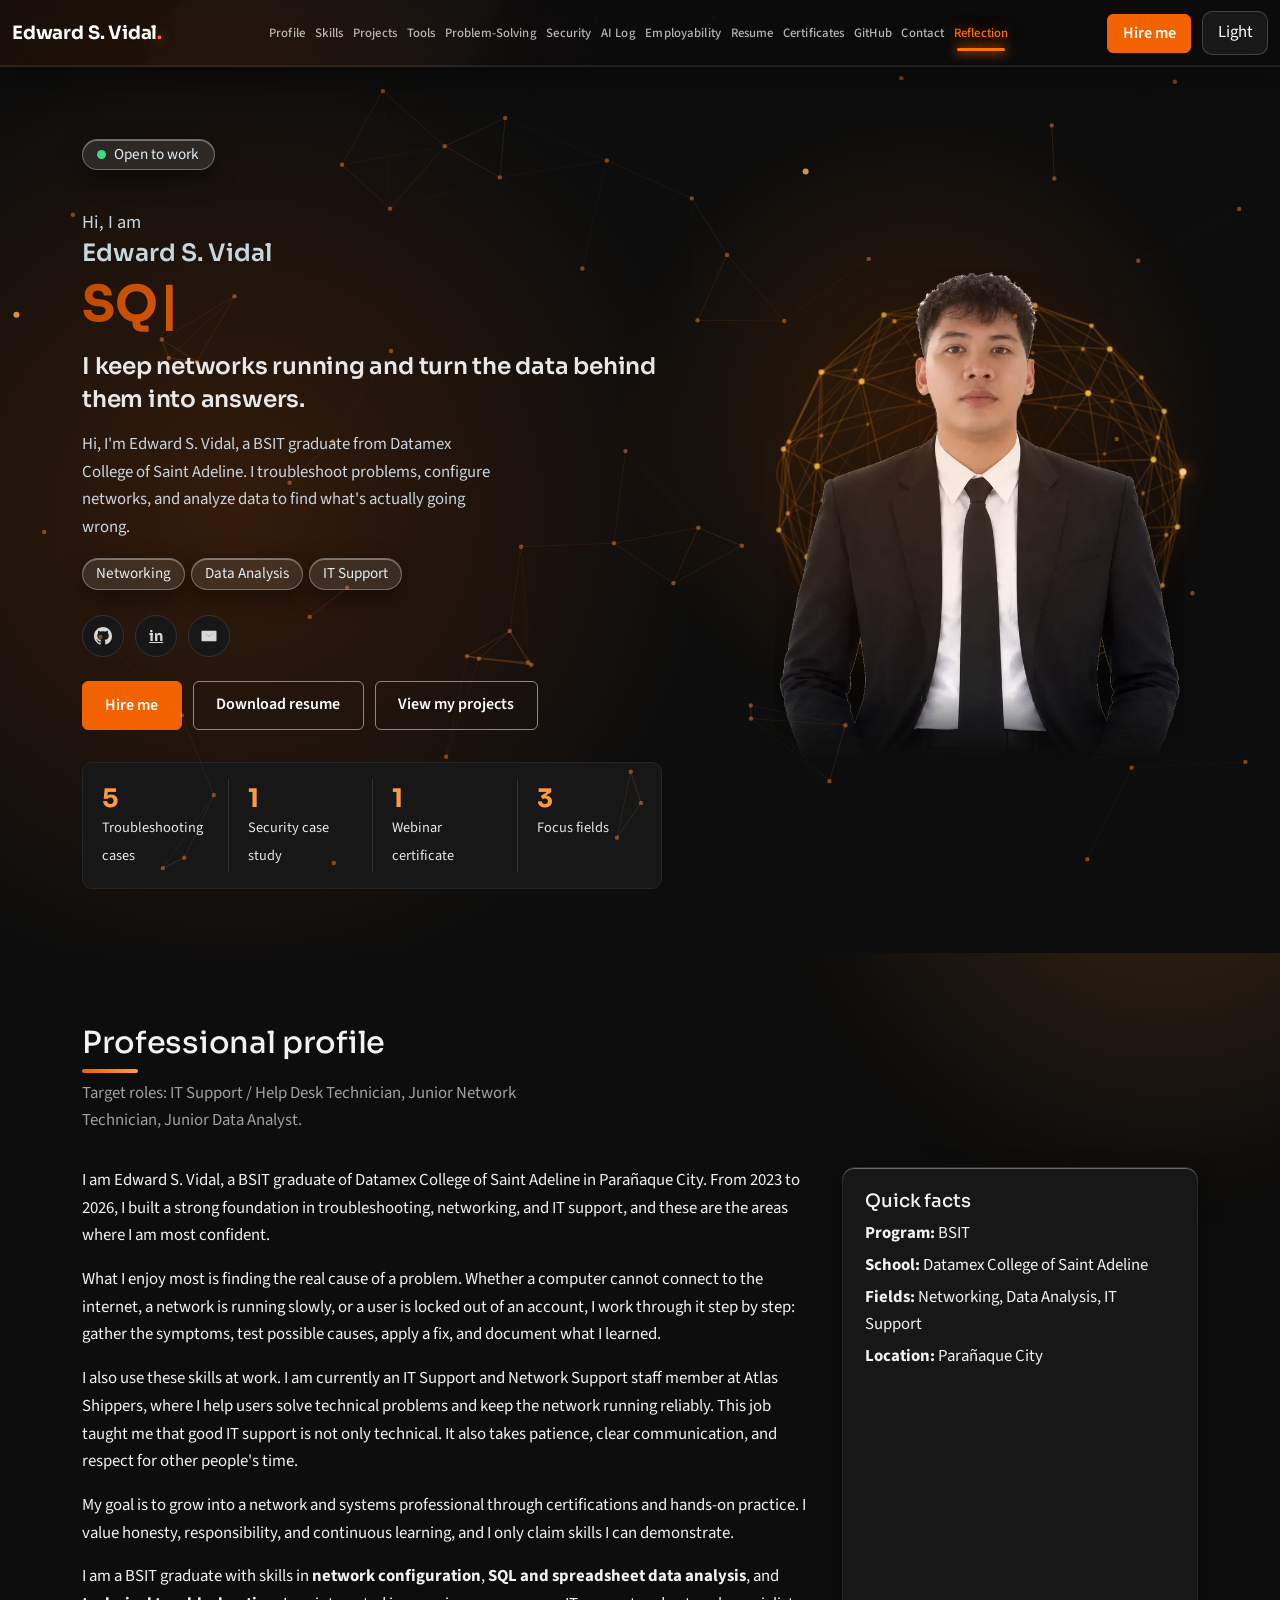
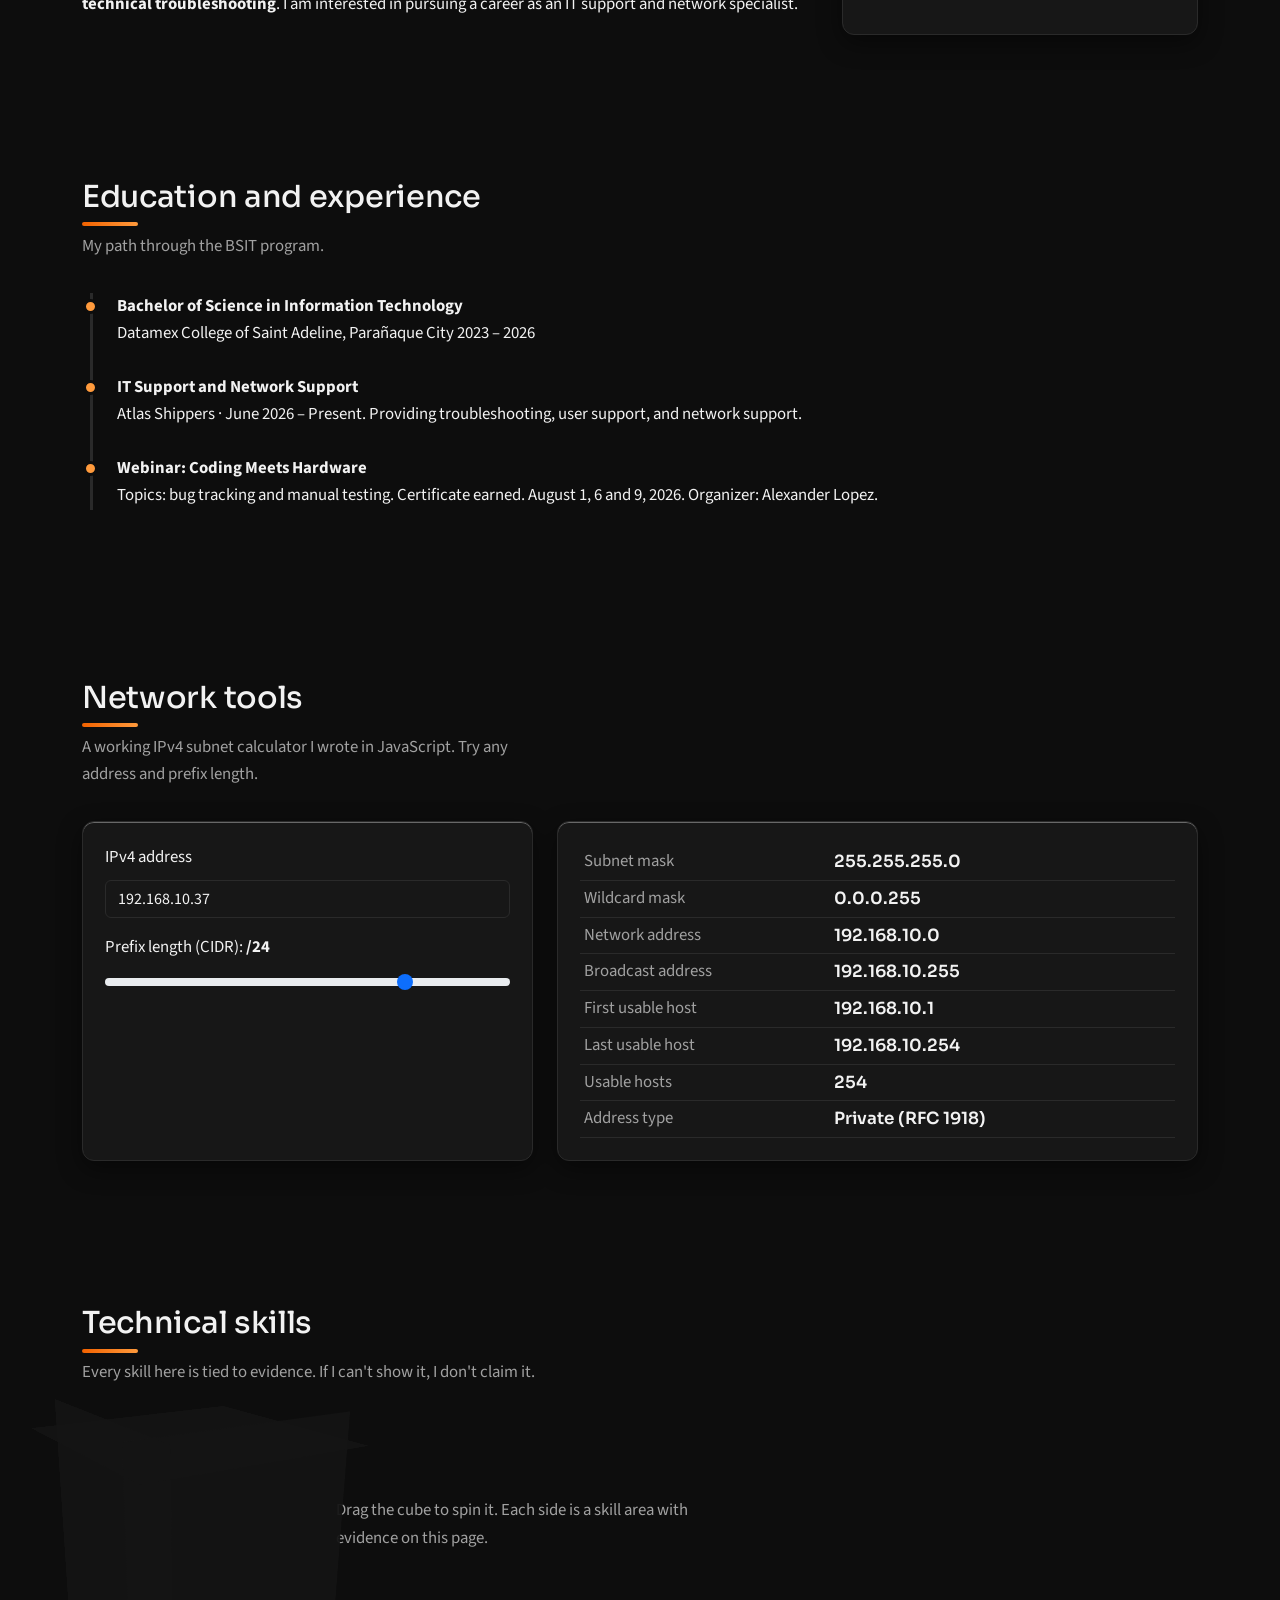
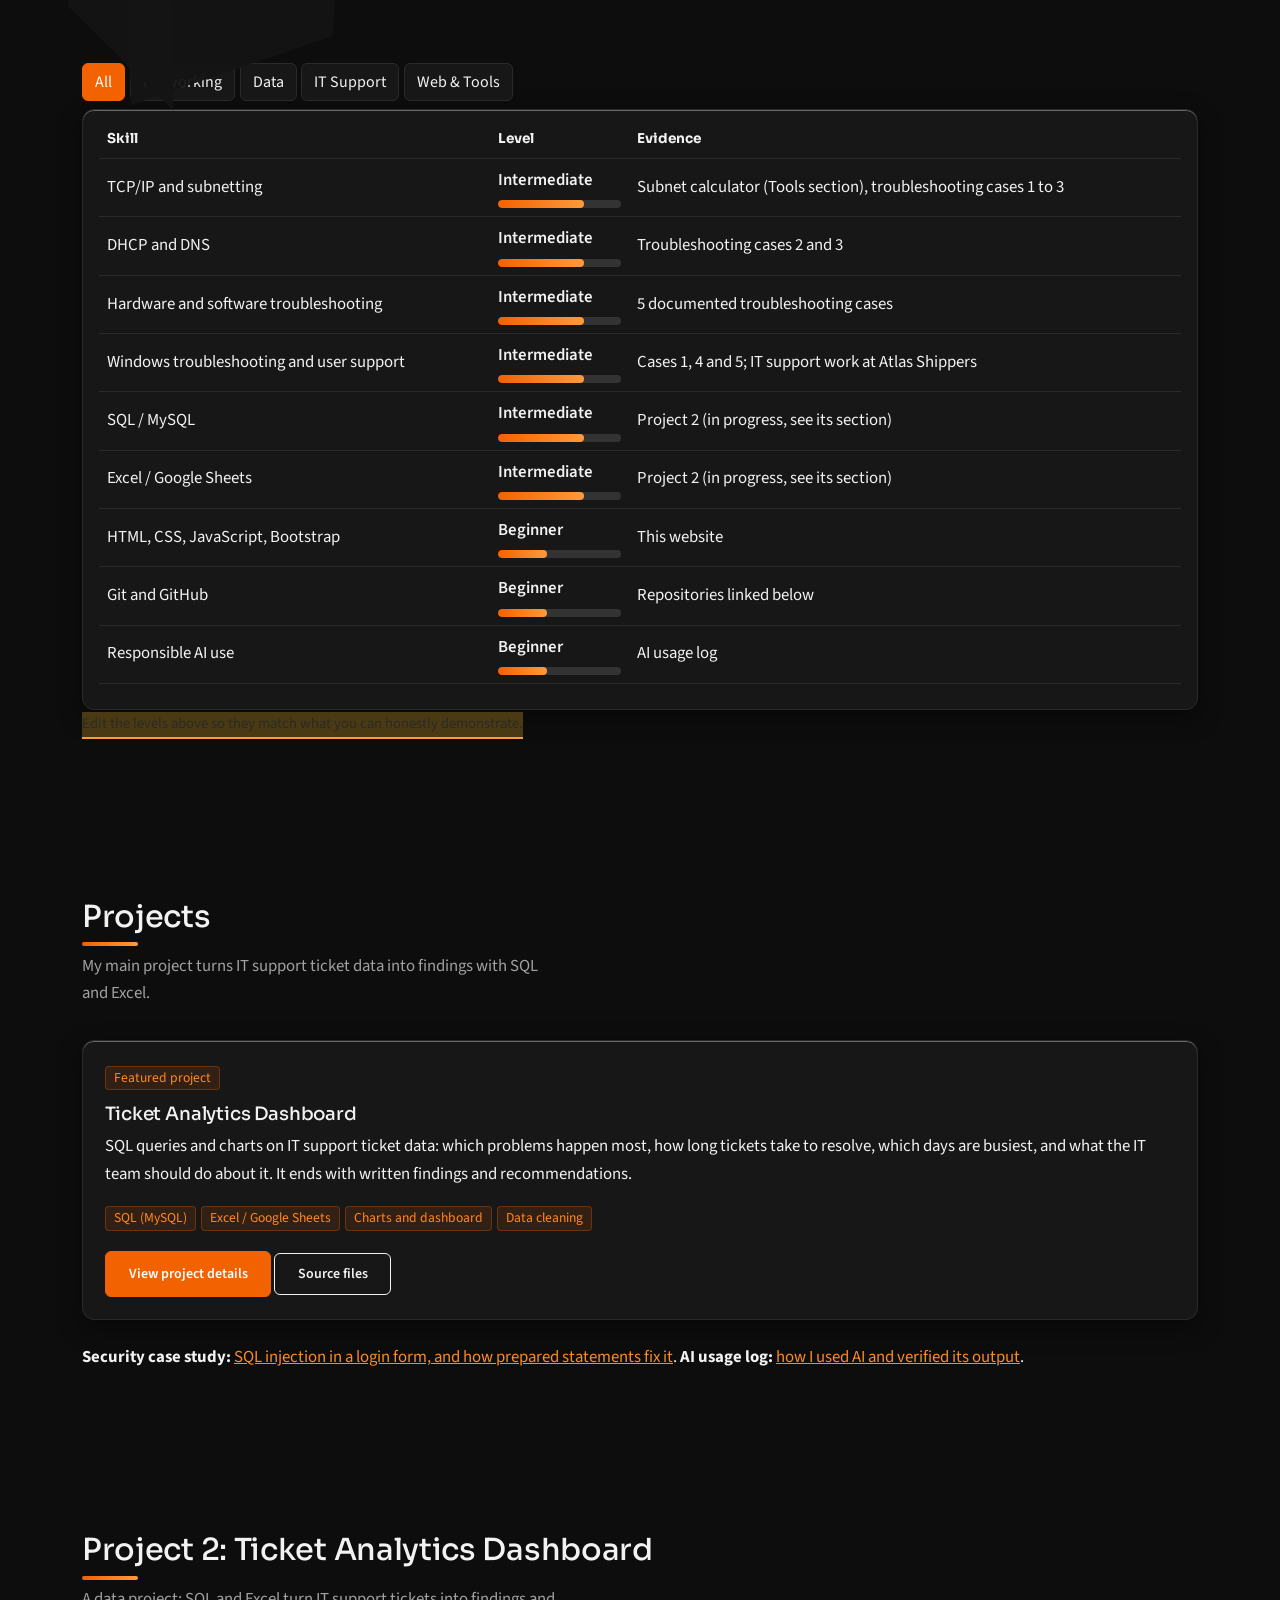
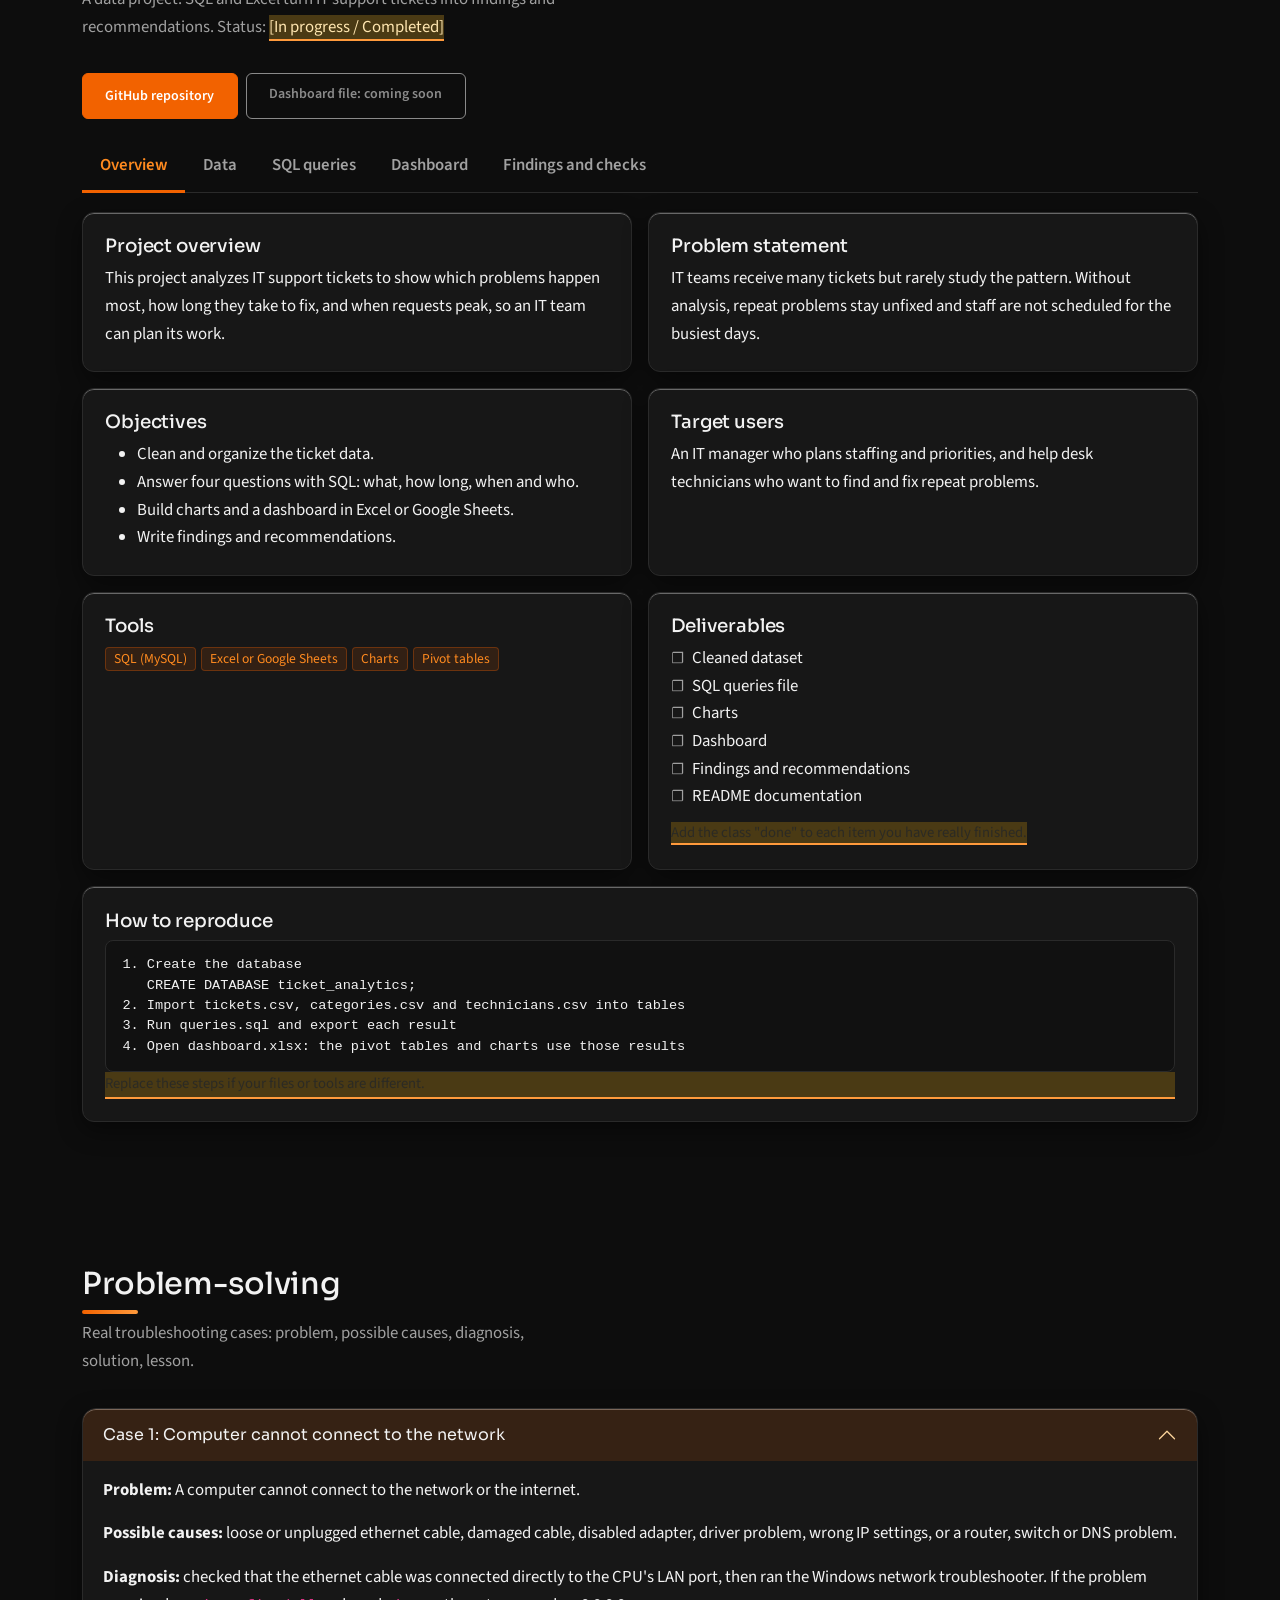
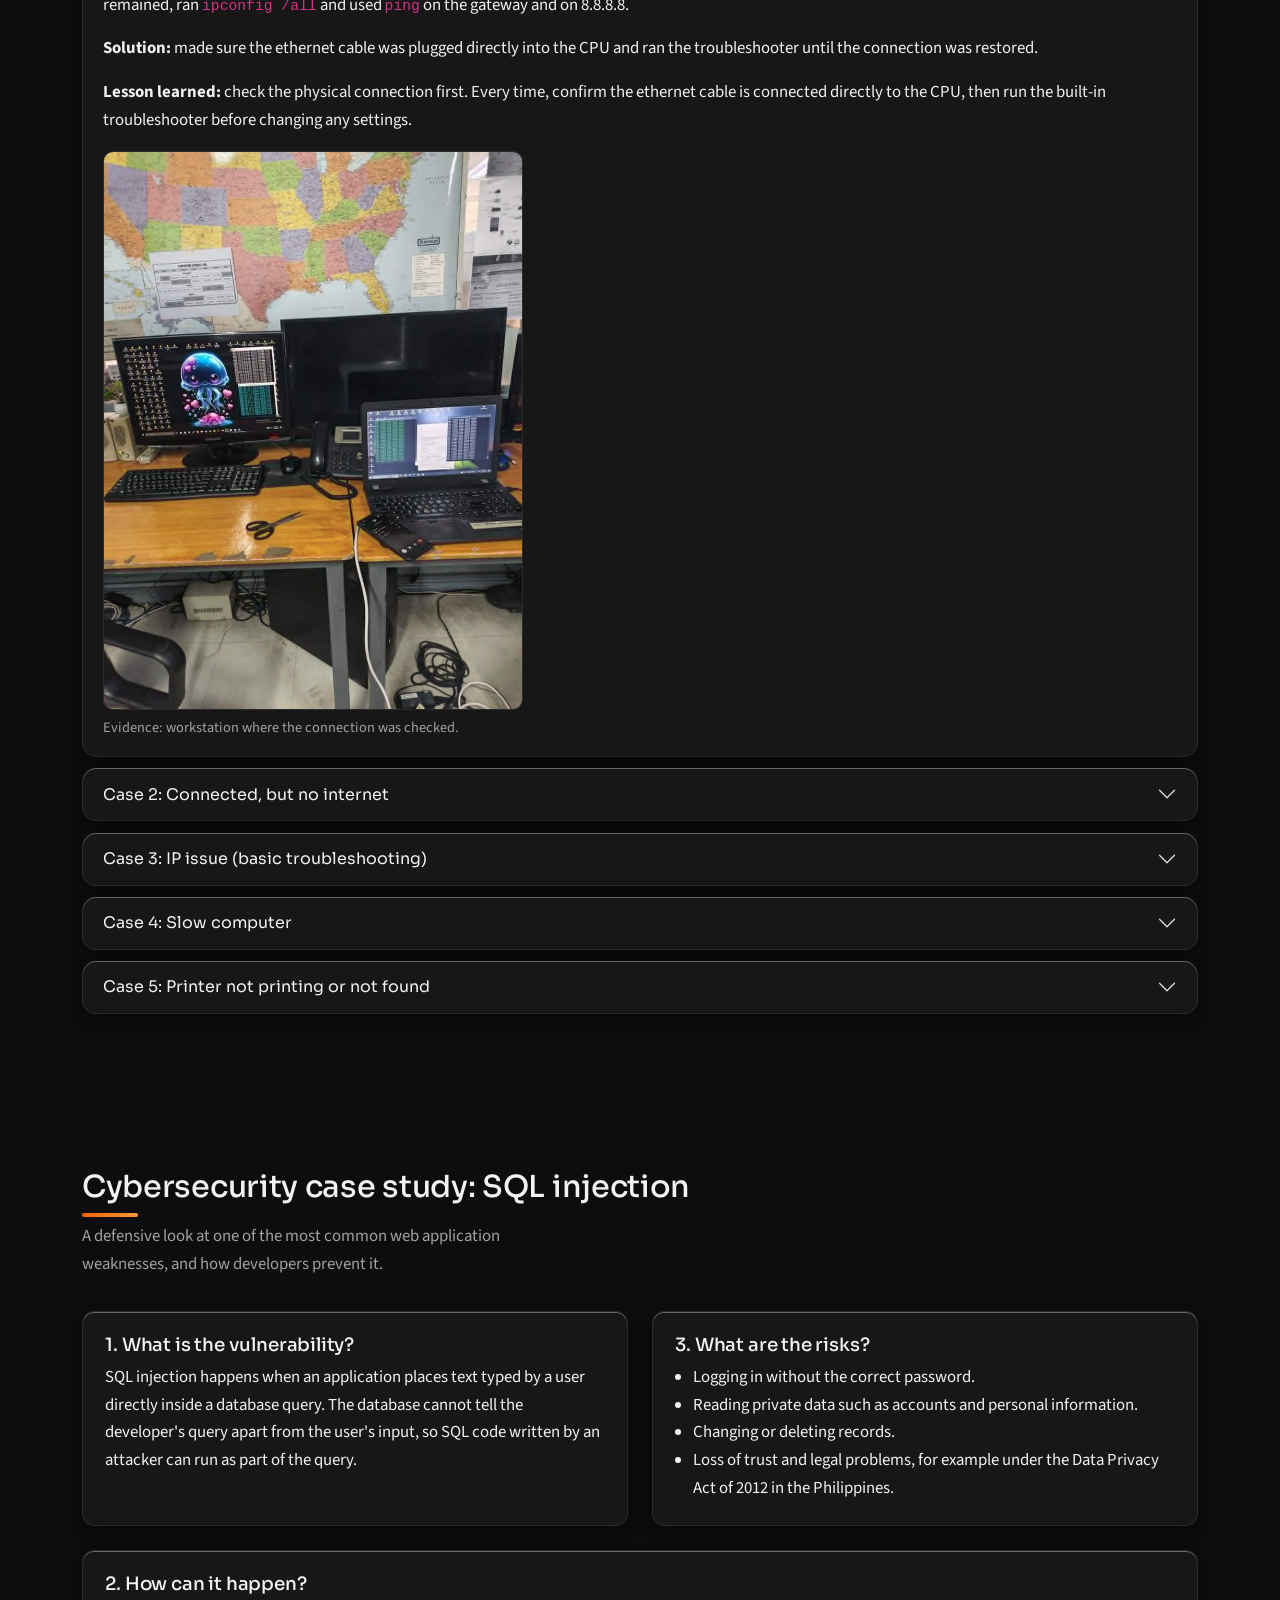
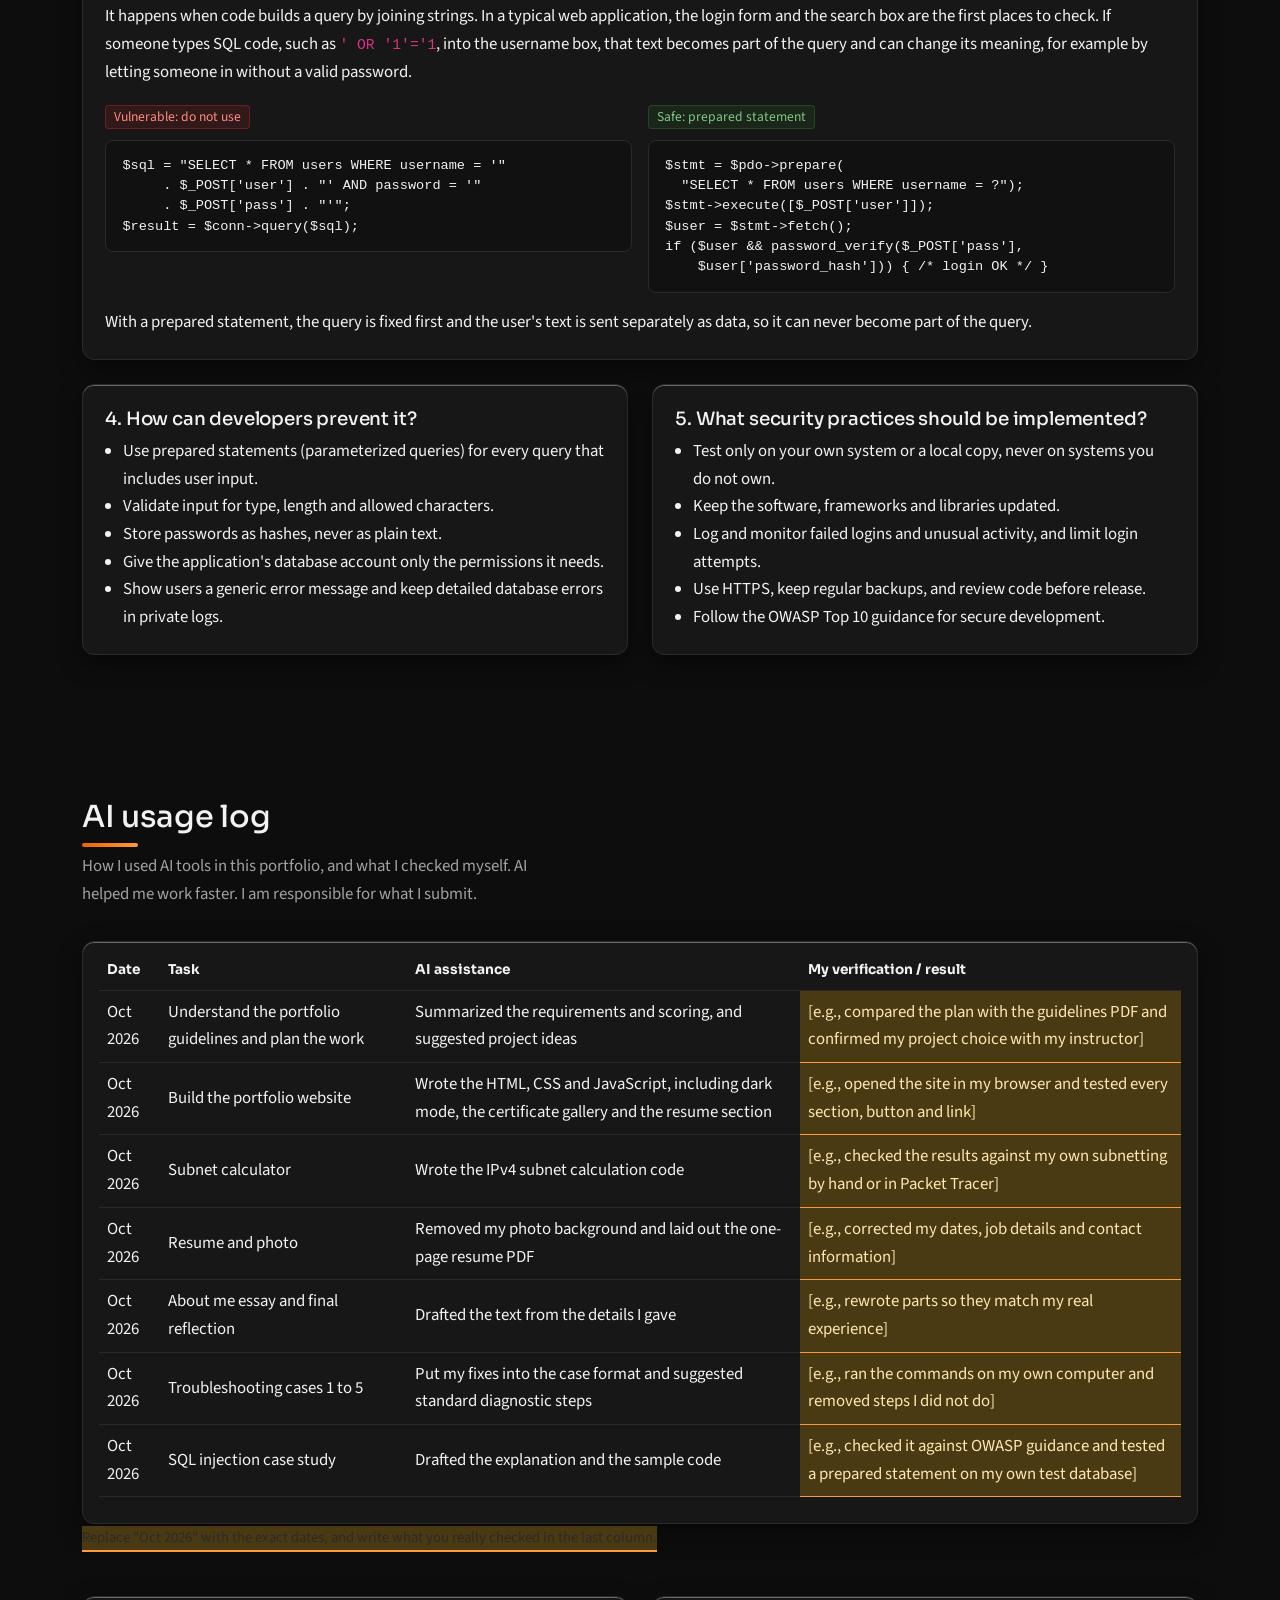
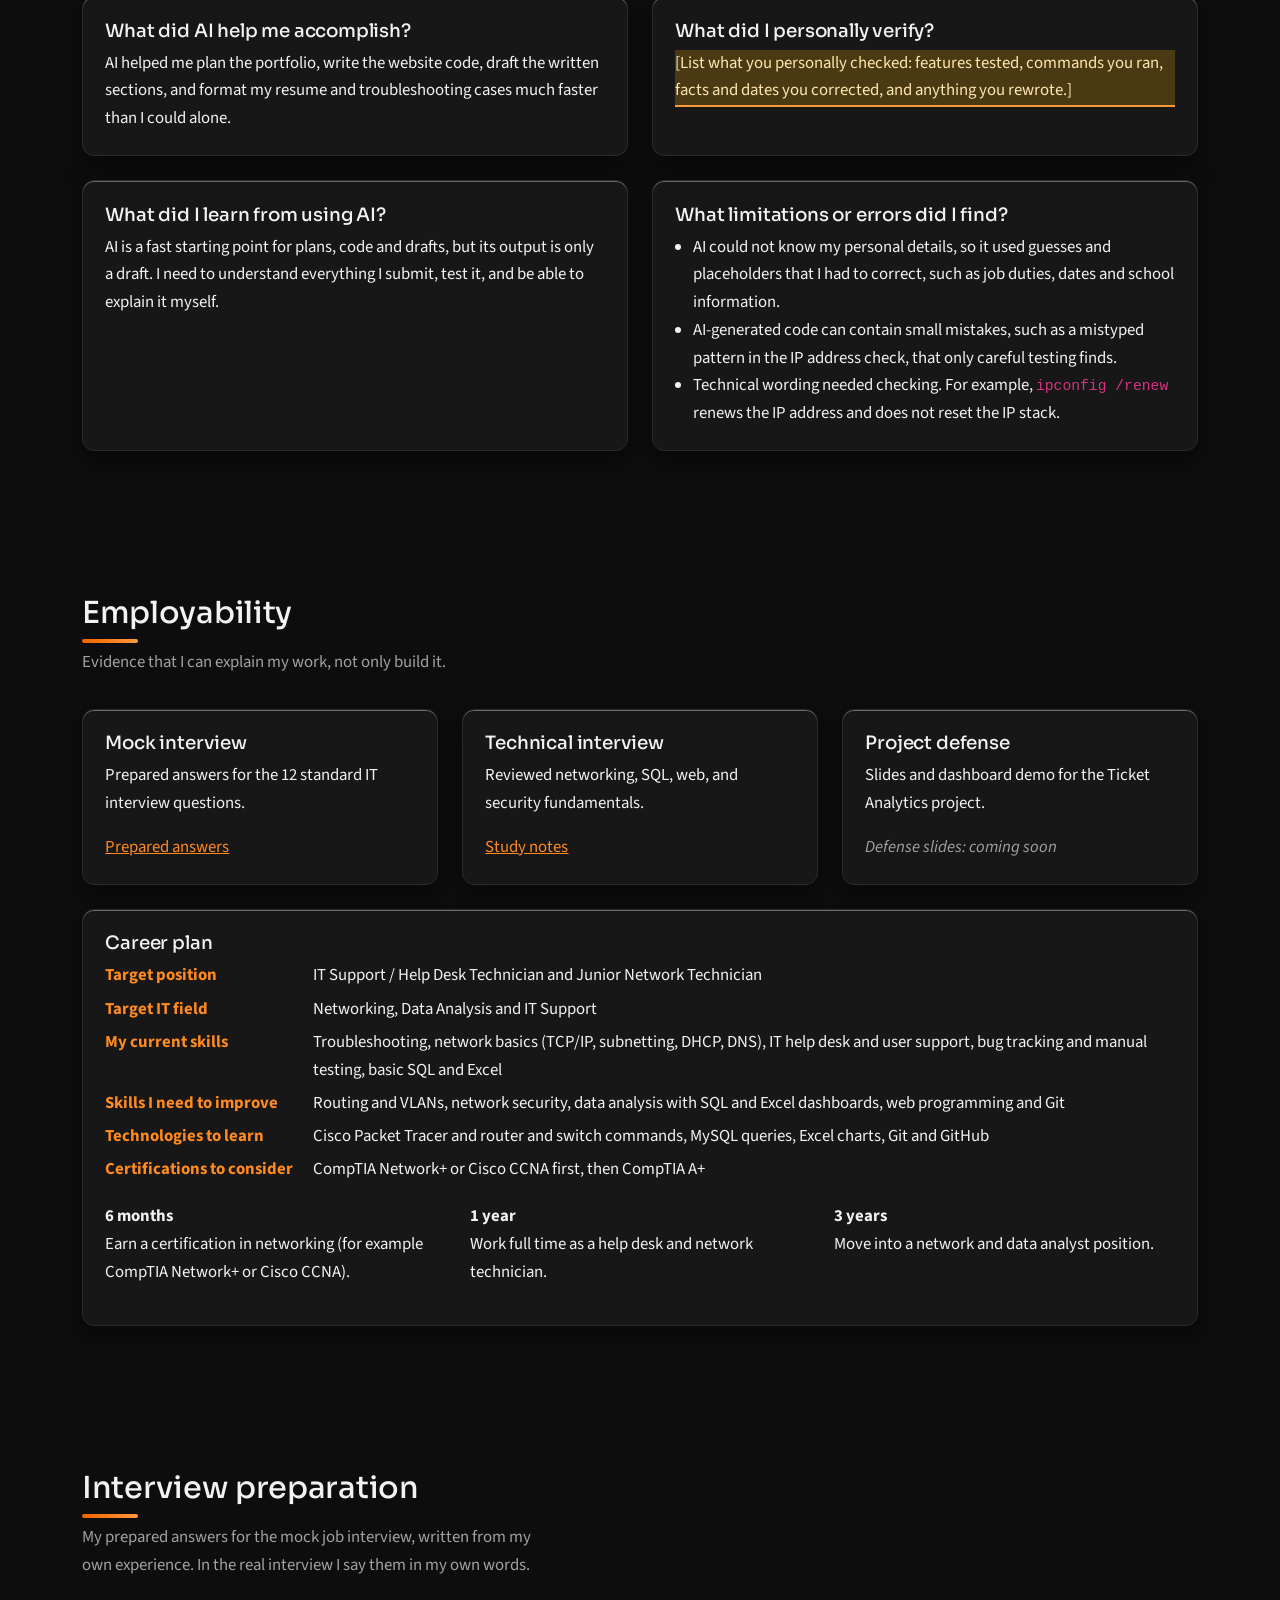
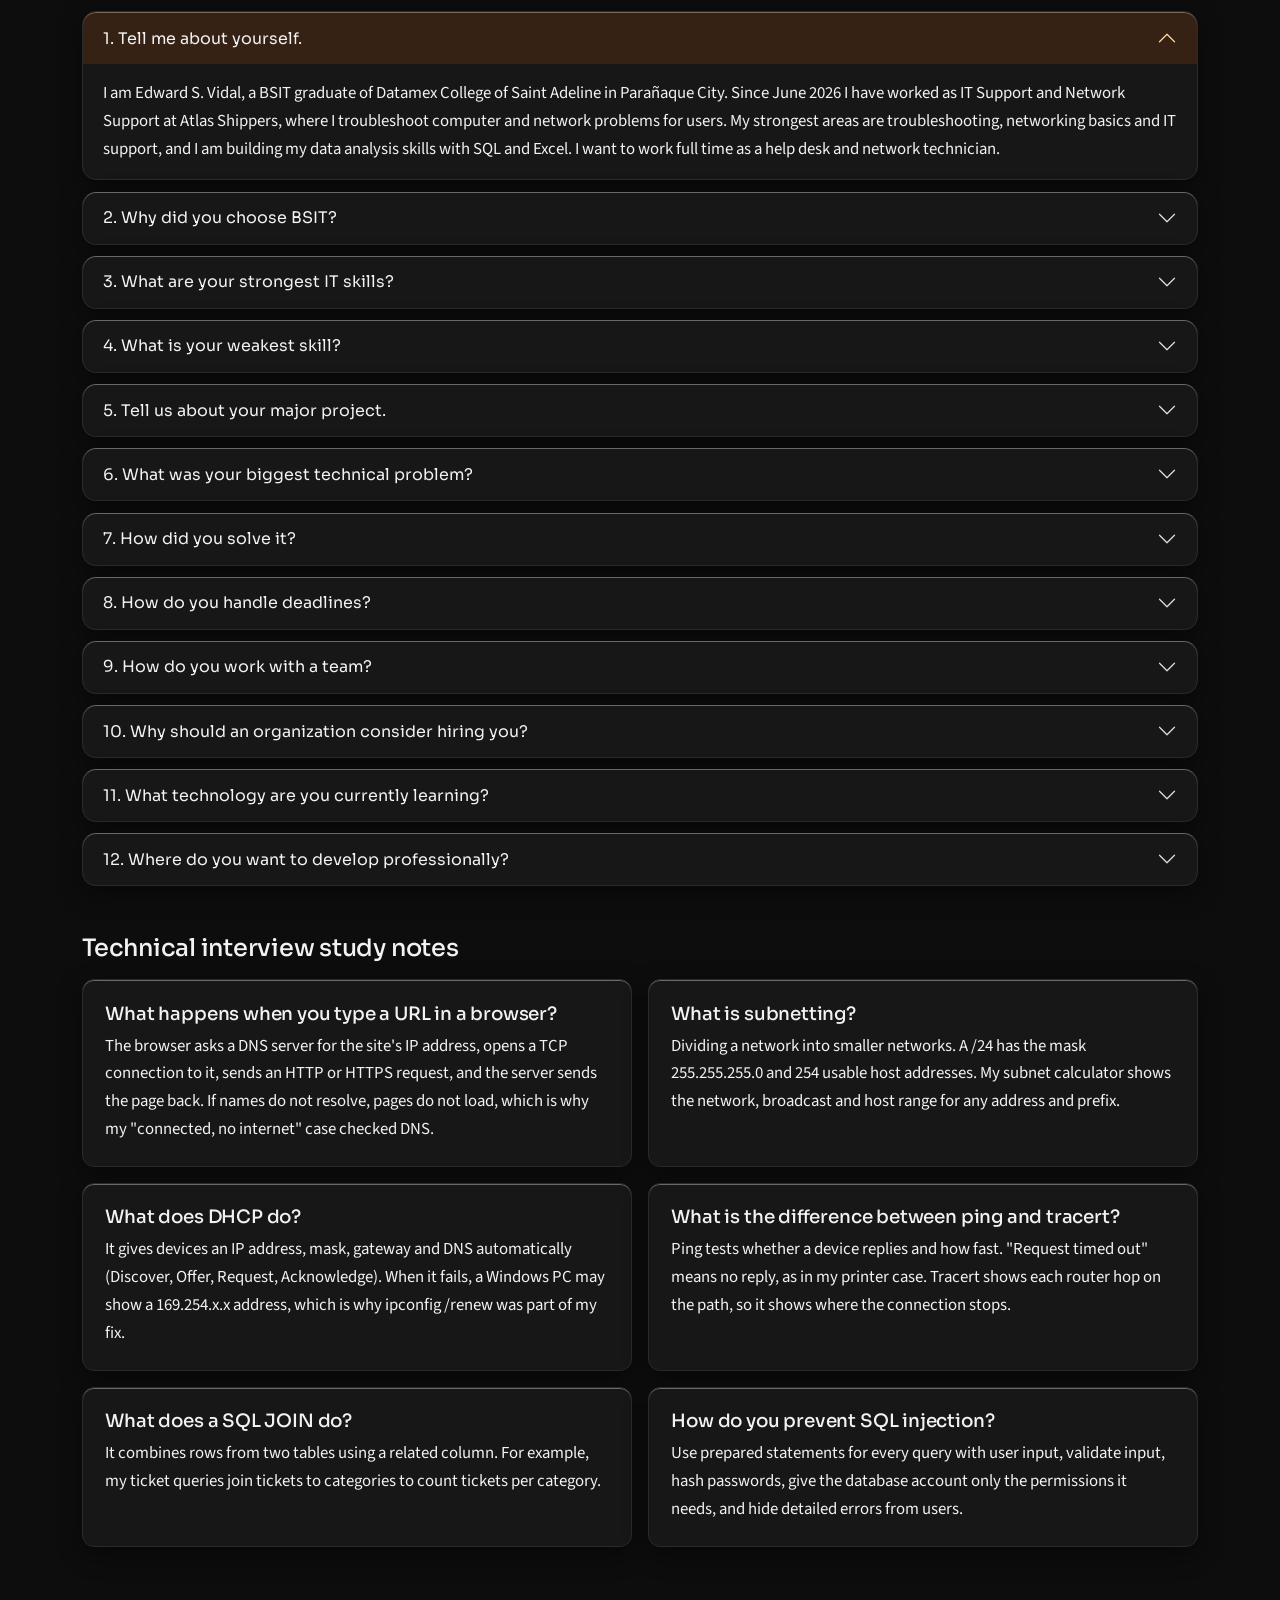
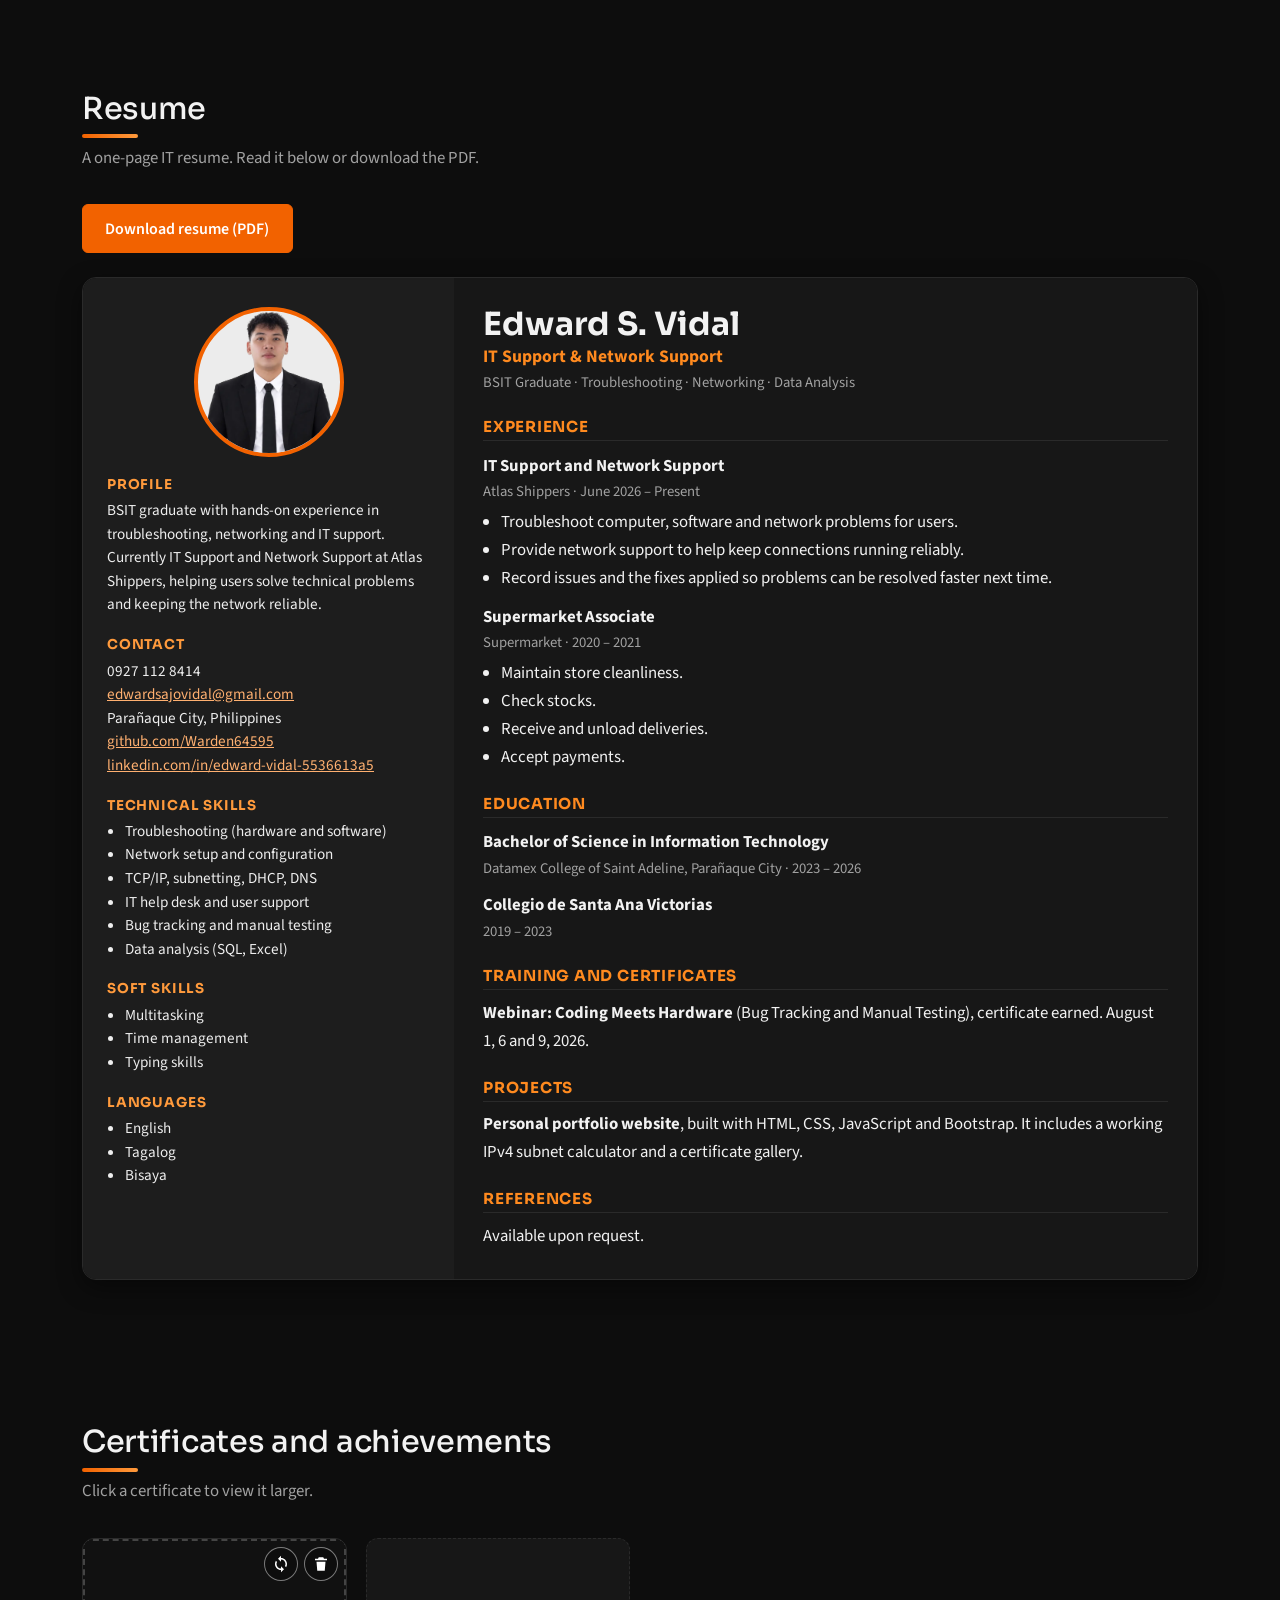
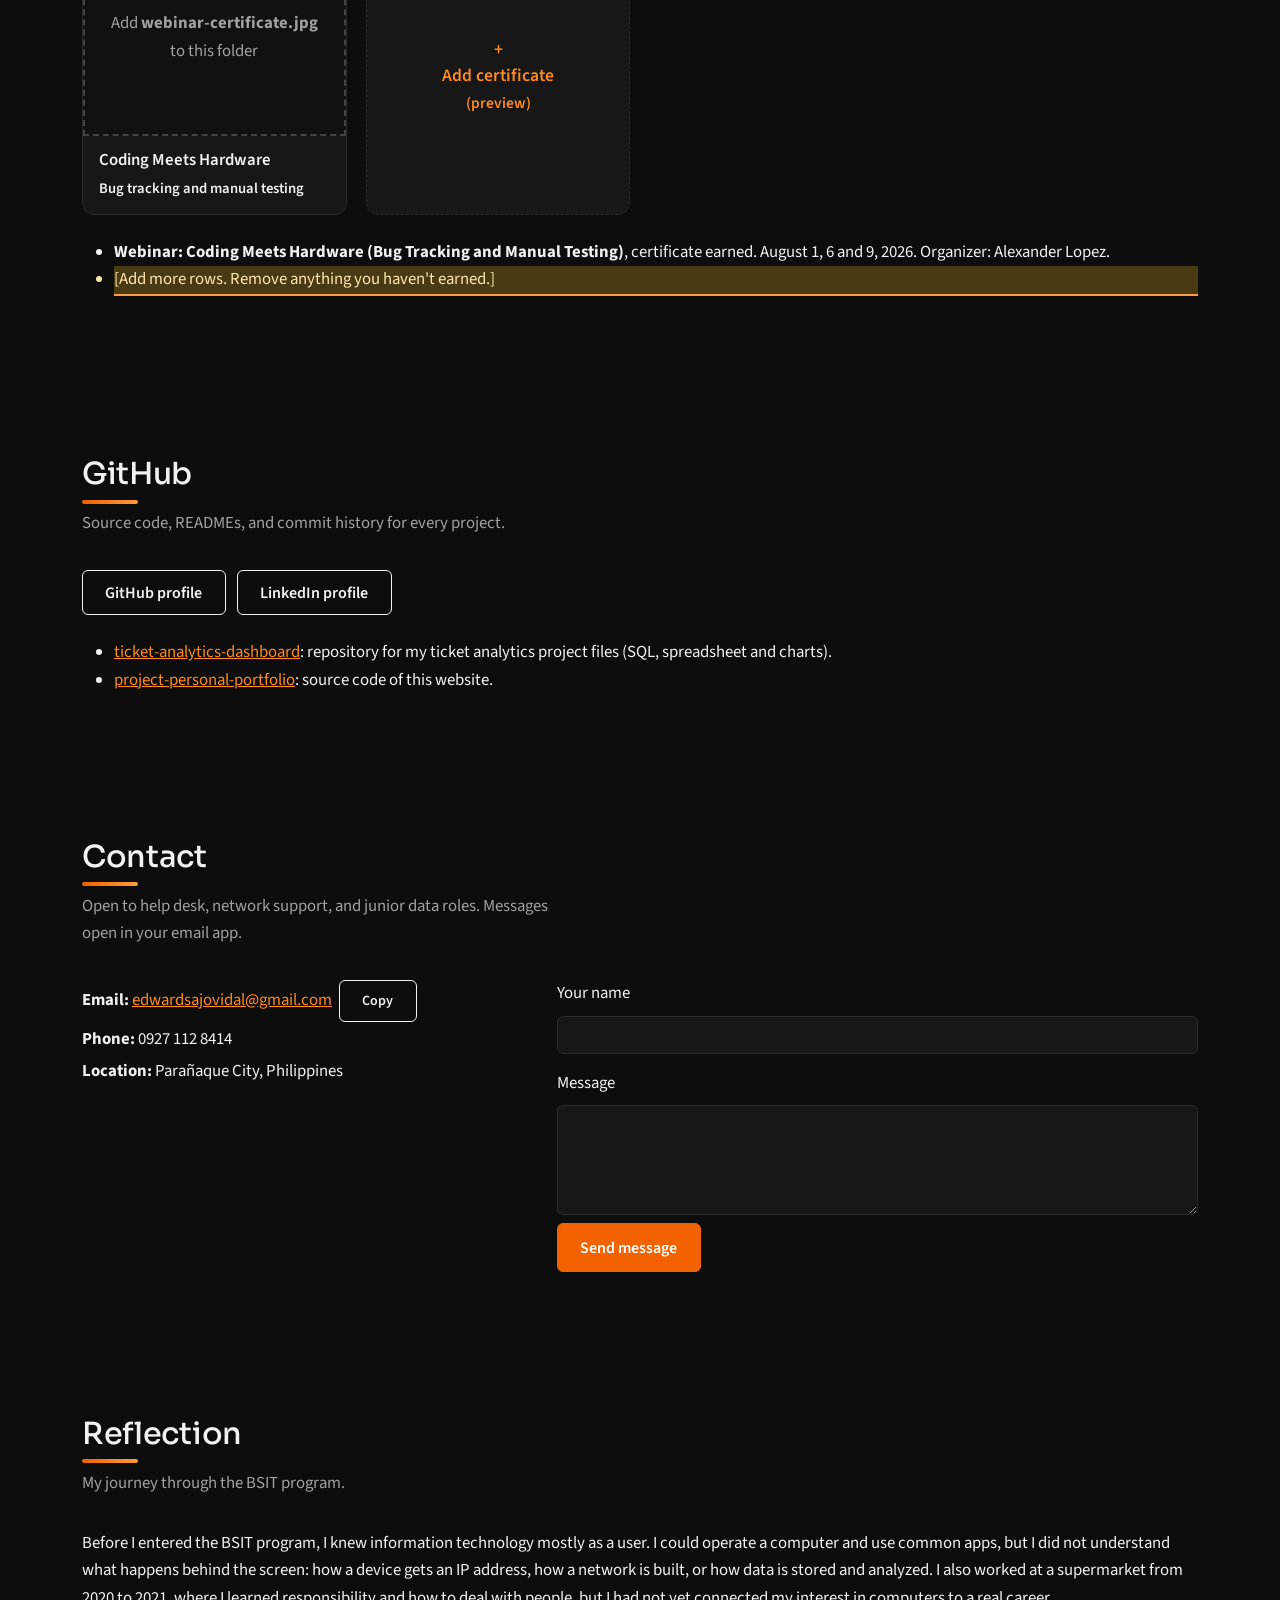
==== index.html @ f2fde768 "Add files via upload Split website into HTML, CSS and JavaScript files" ====
<!DOCTYPE html>
<html lang="en">
<head>
<meta charset="utf-8">
<meta name="viewport" content="width=device-width, initial-scale=1">
<title>Edward S. Vidal | BSIT Graduate – Networking, Data Analysis & IT Support</title>
<link rel="preconnect" href="https://fonts.googleapis.com">
<link href="https://fonts.googleapis.com/css2?family=Sora:wght@600;700&family=Source+Sans+3:wght@400;600&display=swap" rel="stylesheet">
<link href="https://cdn.jsdelivr.net/npm/bootstrap@5.3.3/dist/css/bootstrap.min.css" rel="stylesheet">
<link href="css/style.css" rel="stylesheet">
</head>
<body>
<div id="bar"></div>
<div class="glow a"></div><div class="glow b"></div>
<canvas id="bg" aria-hidden="true"></canvas>

<nav class="navbar navbar-dark sticky-top">
 <div class="container">
  <a class="navbar-brand" href="#home">Edward S. Vidal</a>
  <button class="navbar-toggler" data-bs-toggle="collapse" data-bs-target="#nav" aria-label="Toggle menu"><span class="navbar-toggler-icon"></span></button>
  <div id="nav" class="collapse navbar-collapse">
   <ul class="navbar-nav mx-auto">
    <li class="nav-item"><a class="nav-link" href="#profile">Profile</a></li>
    <li class="nav-item"><a class="nav-link" href="#skills">Skills</a></li>
    <li class="nav-item"><a class="nav-link" href="#projects">Projects</a></li>
    <li class="nav-item"><a class="nav-link" href="#tools">Tools</a></li>
    <li class="nav-item"><a class="nav-link" href="#problems">Problem-Solving</a></li>
    <li class="nav-item"><a class="nav-link" href="#security">Security</a></li>
    <li class="nav-item"><a class="nav-link" href="#ailog">AI Log</a></li>
    <li class="nav-item"><a class="nav-link" href="#employability">Employability</a></li>
    <li class="nav-item"><a class="nav-link" href="#resume">Resume</a></li>
    <li class="nav-item"><a class="nav-link" href="#certs">Certificates</a></li>
    <li class="nav-item"><a class="nav-link" href="#github">GitHub</a></li>
    <li class="nav-item"><a class="nav-link" href="#contact">Contact</a></li>
    <li class="nav-item"><a class="nav-link" href="#reflection">Reflection</a></li>
   </ul>
  <div class="nav-actions">
   <a class="btn btn-main hire" href="#contact">Hire me</a>
   <button id="themeBtn" type="button" aria-label="Toggle dark mode">Dark</button>
  </div>
  </div>
 </div>
</nav>

<header id="home" class="hero">
 <div class="container">
  <div class="row align-items-center g-5">
   <div class="col-lg-7">
    <span class="open"><i></i>Open to work</span>
    <p class="greet">Hi, I am</p>
    <p class="hname">Edward S. Vidal</p>
    <p class="typing" id="typing" aria-live="off"></p>
    <h1>I keep networks running and turn the data behind them into answers.</h1>
    <p class="mt-3">Hi, I'm Edward S. Vidal, a BSIT graduate from Datamex College of Saint Adeline. I troubleshoot problems, configure networks, and analyze data to find what's actually going wrong.</p>
    <div class="chips my-3"><span>Networking</span><span>Data Analysis</span><span>IT Support</span></div>
    <div class="social">
     <a href="https://github.com/Warden64595" target="_blank" rel="noopener" aria-label="GitHub"><svg viewBox="0 0 16 16" aria-hidden="true"><path d="M8 0C3.58 0 0 3.58 0 8c0 3.54 2.29 6.53 5.47 7.59.4.07.55-.17.55-.38 0-.19-.01-.82-.01-1.49-2.01.37-2.53-.49-2.69-.94-.09-.23-.48-.94-.82-1.13-.28-.15-.68-.52-.01-.53.63-.01 1.08.58 1.23.82.72 1.21 1.87.87 2.33.66.07-.52.28-.87.51-1.07-1.78-.2-3.64-.89-3.64-3.95 0-.87.31-1.59.82-2.15-.08-.2-.36-1.02.08-2.12 0 0 .67-.21 2.2.82.64-.18 1.32-.27 2-.27.68 0 1.36.09 2 .27 1.53-1.04 2.2-.82 2.2-.82.44 1.1.16 1.92.08 2.12.51.56.82 1.27.82 2.15 0 3.07-1.87 3.75-3.65 3.95.29.25.54.73.54 1.48 0 1.07-.01 1.93-.01 2.2 0 .21.15.46.55.38A8.013 8.013 0 0016 8c0-4.42-3.58-8-8-8z"/></svg></a>
     <a href="https://www.linkedin.com/in/edward-vidal-5536613a5" target="_blank" rel="noopener" aria-label="LinkedIn">in</a>
     <a href="mailto:edwardsajovidal@gmail.com" aria-label="Email"><svg viewBox="0 0 24 24" aria-hidden="true"><path d="M3 5h18a1 1 0 011 1v12a1 1 0 01-1 1H3a1 1 0 01-1-1V6a1 1 0 011-1zm9 7.2L4.5 7v.1L12 12.6 19.5 7.1V7L12 12.2z"/></svg></a>
    </div>
    <div class="cta">
     <a href="#contact" class="btn btn-main">Hire me</a>
     <a href="assets/resume.pdf" class="btn btn-alt" download="Edward-S-Vidal-Resume.pdf">Download resume</a>
     <a href="#projects" class="btn btn-alt">View my projects</a>
    </div>
    <div class="statcard">
     <div><div class="n" data-count="5">0</div><small>Troubleshooting cases</small></div>
     <div><div class="n" data-count="1">0</div><small>Security case study</small></div>
     <div><div class="n" data-count="1">0</div><small>Webinar certificate</small></div>
     <div><div class="n" data-count="3">0</div><small>Focus fields</small></div>
    </div>
   </div>
   <div class="col-lg-5 order-first order-lg-last">
    <figure class="photo">
     <div class="ring"><span class="ini">ESV</span><img id="pic" src="assets/photo.png" alt="Photo of Edward S. Vidal" onload="this.previousElementSibling.style.visibility='hidden'" onerror="if(!this.dataset.t){this.dataset.t=1;this.src='assets/photo.jpg'}else{this.style.display='none'}"></div>
    </figure>
   </div>
  </div>
 </div>
</header>

<section id="profile">
 <div class="container">
  <h2>Professional profile</h2>
  <p class="lead-sub">Target roles: IT Support / Help Desk Technician, Junior Network Technician, Junior Data Analyst.</p>
  <div class="row g-4">
   <div class="col-md-8">
    <p>I am Edward S. Vidal, a BSIT graduate of Datamex College of Saint Adeline in Parañaque City. From 2023 to 2026, I built a strong foundation in troubleshooting, networking, and IT support, and these are the areas where I am most confident.</p>
    <p>What I enjoy most is finding the real cause of a problem. Whether a computer cannot connect to the internet, a network is running slowly, or a user is locked out of an account, I work through it step by step: gather the symptoms, test possible causes, apply a fix, and document what I learned.</p>
    <p>I also use these skills at work. I am currently an IT Support and Network Support staff member at Atlas Shippers, where I help users solve technical problems and keep the network running reliably. This job taught me that good IT support is not only technical. It also takes patience, clear communication, and respect for other people's time.</p>
    <p>My goal is to grow into a network and systems professional through certifications and hands-on practice. I value honesty, responsibility, and continuous learning, and I only claim skills I can demonstrate.</p>
    <p>I am a BSIT graduate with skills in <strong>network configuration</strong>, <strong>SQL and spreadsheet data analysis</strong>, and <strong>technical troubleshooting</strong>. I am interested in pursuing a career as an IT support and network specialist.</p>
   </div>
   <div class="col-md-4">
    <div class="panel">
     <h3>Quick facts</h3>
     <p class="mb-1"><strong>Program:</strong> BSIT</p>
     <p class="mb-1"><strong>School:</strong> Datamex College of Saint Adeline</p>
     <p class="mb-1"><strong>Fields:</strong> Networking, Data Analysis, IT Support</p>
     <p class="mb-0"><strong>Location:</strong> Parañaque City</p>
    </div>
   </div>
  </div>
 </div>
</section>

<section id="education">
 <div class="container">
  <h2>Education and experience</h2>
  <p class="lead-sub">My path through the BSIT program.</p>
  <div class="tl">
   <div class="it"><strong>Bachelor of Science in Information Technology</strong><br>Datamex College of Saint Adeline, Parañaque City 2023 – 2026</div>
   <div class="it"><strong>IT Support and Network Support</strong><br>Atlas Shippers · June 2026 – Present. Providing troubleshooting, user support, and network support.</div>
   <div class="it"><strong>Webinar: Coding Meets Hardware</strong><br>Topics: bug tracking and manual testing. Certificate earned. August 1, 6 and 9, 2026. Organizer: Alexander Lopez.</div>
  </div>
 </div>
</section>

<section id="tools">
 <div class="container">
  <h2>Network tools</h2>
  <p class="lead-sub">A working IPv4 subnet calculator I wrote in JavaScript. Try any address and prefix length.</p>
  <div class="row g-4">
   <div class="col-md-5"><div class="panel">
    <label for="sip" class="form-label">IPv4 address</label>
    <input id="sip" class="form-control mb-3" value="192.168.10.37" autocomplete="off">
    <label for="spf" class="form-label">Prefix length (CIDR): <strong id="spv">/24</strong></label>
    <input id="spf" type="range" min="0" max="32" value="24" class="form-range">
    <div id="serr" class="text-danger small" role="alert"></div>
   </div></div>
   <div class="col-md-7"><div class="panel"><table class="table table-sm mb-0"><tbody id="sres"></tbody></table></div></div>
  </div>
 </div>
</section>

<section id="skills">
 <div class="container">
  <h2>Technical skills</h2>
  <p class="lead-sub">Every skill here is tied to evidence. If I can't show it, I don't claim it.</p>
  <div class="cube-wrap">
   <div class="cube-scene" role="img" aria-label="Rotating cube with six skill areas: networking, IT support, troubleshooting, data, security and testing">
    <div class="cube"><div class="f f1"><b>Networking</b><small>TCP/IP, DHCP, DNS</small></div><div class="f f2"><b>IT Support</b><small>Help desk and users</small></div><div class="f f3"><b>Troubleshooting</b><small>5 documented cases</small></div><div class="f f4"><b>Data</b><small>SQL and Excel</small></div><div class="f f5"><b>Security</b><small>SQL injection case</small></div><div class="f f6"><b>Testing</b><small>Bug tracking webinar</small></div></div>
   </div>
   <p class="cube-note mb-0">Drag the cube to spin it. Each side is a skill area with evidence on this page.</p>
  </div>
  <div class="filter" role="group" aria-label="Filter skills">
   <button class="btn on" data-f="all">All</button><button class="btn" data-f="Networking">Networking</button><button class="btn" data-f="Data">Data</button><button class="btn" data-f="Support">IT Support</button><button class="btn" data-f="Other">Web &amp; Tools</button>
  </div>
  <div class="table-responsive">
   <table class="table align-middle" id="skillTable">
    <thead><tr><th>Skill</th><th>Level</th><th>Evidence</th></tr></thead>
    <tbody>
     <tr data-c="Networking"><td>TCP/IP and subnetting</td><td class="lvl">Intermediate</td><td>Subnet calculator (Tools section), troubleshooting cases 1 to 3</td></tr>
     <tr data-c="Networking"><td>DHCP and DNS</td><td class="lvl">Intermediate</td><td>Troubleshooting cases 2 and 3</td></tr>
     <tr data-c="Support"><td>Hardware and software troubleshooting</td><td class="lvl">Intermediate</td><td>5 documented troubleshooting cases</td></tr>
     <tr data-c="Support"><td>Windows troubleshooting and user support</td><td class="lvl">Intermediate</td><td>Cases 1, 4 and 5; IT support work at Atlas Shippers</td></tr>
     <tr data-c="Data"><td>SQL / MySQL</td><td class="lvl">Intermediate</td><td>Project 2 (in progress, see its section)</td></tr>
     <tr data-c="Data"><td>Excel / Google Sheets</td><td class="lvl">Intermediate</td><td>Project 2 (in progress, see its section)</td></tr>
     <tr data-c="Other"><td>HTML, CSS, JavaScript, Bootstrap</td><td class="lvl">Beginner</td><td>This website</td></tr>
     <tr data-c="Other"><td>Git and GitHub</td><td class="lvl">Beginner</td><td>Repositories linked below</td></tr>
     <tr data-c="Other"><td>Responsible AI use</td><td class="lvl">Beginner</td><td>AI usage log</td></tr>
    </tbody>
   </table>
  </div>
  <p class="small text-muted ph d-inline-block">Edit the levels above so they match what you can honestly demonstrate.</p>
 </div>
</section>

<section id="projects">
 <div class="container">
  <h2>Projects</h2>
  <p class="lead-sub">My main project turns IT support ticket data into findings with SQL and Excel.</p>
  <div class="panel">
   <span class="tag">Featured project</span>
   <h3 class="mt-2">Ticket Analytics Dashboard</h3>
   <p>SQL queries and charts on IT support ticket data: which problems happen most, how long tickets take to resolve, which days are busiest, and what the IT team should do about it. It ends with written findings and recommendations.</p>
   <p><span class="tag">SQL (MySQL)</span><span class="tag">Excel / Google Sheets</span><span class="tag">Charts and dashboard</span><span class="tag">Data cleaning</span></p>
   <a href="#project2" class="btn btn-main btn-sm">View project details</a>
   <a href="https://github.com/Warden64595/ticket-analytics-dashboard" target="_blank" rel="noopener" class="btn btn-alt btn-sm">Source files</a>
  </div>
  <p class="mt-4"><strong>Security case study:</strong> <a href="#security">SQL injection in a login form, and how prepared statements fix it</a>. <strong>AI usage log:</strong> <a href="#ailog">how I used AI and verified its output</a>.</p>
 </div>
</section>

<section id="project2">
 <div class="container">
  <h2>Project 2: Ticket Analytics Dashboard</h2>
  <p class="lead-sub">A data project: SQL and Excel turn IT support tickets into findings and recommendations. Status: <span class="ph">[In progress / Completed]</span></p>
  <div class="d-flex flex-wrap gap-2 mb-4">
   <a href="https://github.com/Warden64595/ticket-analytics-dashboard" target="_blank" rel="noopener" class="btn btn-main btn-sm">GitHub repository</a>
   <span class="btn btn-alt btn-sm disabled" aria-disabled="true">Dashboard file: coming soon</span>
  </div>
  <ul class="nav nav-tabs pd-tabs" role="tablist">
   <li class="nav-item"><button class="nav-link active" data-bs-toggle="tab" data-bs-target="#p2-over" type="button" role="tab">Overview</button></li>
   <li class="nav-item"><button class="nav-link" data-bs-toggle="tab" data-bs-target="#p2-data" type="button" role="tab">Data</button></li>
   <li class="nav-item"><button class="nav-link" data-bs-toggle="tab" data-bs-target="#p2-sql" type="button" role="tab">SQL queries</button></li>
   <li class="nav-item"><button class="nav-link" data-bs-toggle="tab" data-bs-target="#p2-dash" type="button" role="tab">Dashboard</button></li>
   <li class="nav-item"><button class="nav-link" data-bs-toggle="tab" data-bs-target="#p2-find" type="button" role="tab">Findings and checks</button></li>
  </ul>
  <div class="tab-content pd-body">

   <div class="tab-pane fade show active" id="p2-over" role="tabpanel">
    <div class="row g-3">
     <div class="col-md-6"><div class="panel"><h3>Project overview</h3><p class="mb-0">This project analyzes IT support tickets to show which problems happen most, how long they take to fix, and when requests peak, so an IT team can plan its work.</p></div></div>
     <div class="col-md-6"><div class="panel"><h3>Problem statement</h3><p class="mb-0">IT teams receive many tickets but rarely study the pattern. Without analysis, repeat problems stay unfixed and staff are not scheduled for the busiest days.</p></div></div>
     <div class="col-md-6"><div class="panel"><h3>Objectives</h3><ul class="mb-0"><li>Clean and organize the ticket data.</li><li>Answer four questions with SQL: what, how long, when and who.</li><li>Build charts and a dashboard in Excel or Google Sheets.</li><li>Write findings and recommendations.</li></ul></div></div>
     <div class="col-md-6"><div class="panel"><h3>Target users</h3><p class="mb-0">An IT manager who plans staffing and priorities, and help desk technicians who want to find and fix repeat problems.</p></div></div>
     <div class="col-md-6"><div class="panel"><h3>Tools</h3><span class="tag">SQL (MySQL)</span><span class="tag">Excel or Google Sheets</span><span class="tag">Charts</span><span class="tag">Pivot tables</span></div></div>
     <div class="col-md-6"><div class="panel"><h3>Deliverables</h3>
      <ul class="chk-list mb-2"><li class="chk">Cleaned dataset</li><li class="chk">SQL queries file</li><li class="chk">Charts</li><li class="chk">Dashboard</li><li class="chk">Findings and recommendations</li><li class="chk">README documentation</li></ul>
      <small class="text-muted ph">Add the class "done" to each item you have really finished.</small></div></div>
     <div class="col-12"><div class="panel"><h3>How to reproduce</h3>
<pre class="code"><code>1. Create the database
   CREATE DATABASE ticket_analytics;
2. Import tickets.csv, categories.csv and technicians.csv into tables
3. Run queries.sql and export each result
4. Open dashboard.xlsx: the pivot tables and charts use those results</code></pre>
      <p class="small text-muted ph mb-0">Replace these steps if your files or tools are different.</p></div></div>
    </div>
   </div>

   <div class="tab-pane fade" id="p2-data" role="tabpanel">
    <div class="row g-3">
     <div class="col-12"><div class="panel"><h3>Data source</h3><p class="ph mb-0">[Say clearly where the data comes from: real tickets from your workplace (with names removed) or sample data you created. Sample data must be labeled as sample.]</p></div></div>
     <div class="col-lg-7"><div class="panel"><h3>Data dictionary <small class="text-muted">(draft)</small></h3>
      <div class="table-responsive"><table class="table table-sm mb-0"><thead><tr><th>Column</th><th>Type</th><th>Meaning</th></tr></thead><tbody><tr><td><code>ticket_id (PK)</code></td><td>Number</td><td>Unique ticket number</td></tr><tr><td><code>title</code></td><td>Text</td><td>Short description of the problem</td></tr><tr><td><code>created_at</code></td><td>Date and time</td><td>When the ticket was opened</td></tr><tr><td><code>closed_at</code></td><td>Date and time</td><td>When it was resolved (empty if still open)</td></tr><tr><td><code>category_id (FK)</code></td><td>Number</td><td>Links to the categories table (Network, Hardware, Software, Account, Printer)</td></tr><tr><td><code>priority</code></td><td>Text</td><td>Low, Medium or High</td></tr><tr><td><code>status</code></td><td>Text</td><td>Open, In progress or Closed</td></tr><tr><td><code>department</code></td><td>Text</td><td>Who reported the problem</td></tr><tr><td><code>technician_id (FK)</code></td><td>Number</td><td>Links to the technicians table</td></tr></tbody></table></div></div></div>
     <div class="col-lg-5"><div class="panel"><h3>Data cleaning steps <small class="text-muted">(draft)</small></h3>
      <ul class="mb-0"><li>Remove duplicate rows.</li><li>Leave closed_at empty for tickets that are still open.</li><li>Standardize category names, for example "wifi" and "Wi-Fi" become Network.</li><li>Check that closed_at is after created_at.</li><li>Convert text dates into real date values.</li></ul></div></div>
     <div class="col-12"><h3 class="h5 mt-2">Data model (ERD)</h3><figure class="slot"><img src="docs/erd.png" alt="Entity relationship diagram: tickets, categories, technicians" onerror="this.parentNode.classList.add('missing');this.remove()"><div class="miss">Add <b>docs/erd.png</b><br><small>Entity relationship diagram: tickets, categories, technicians</small></div></figure></div>
    </div>
   </div>

   <div class="tab-pane fade" id="p2-sql" role="tabpanel">
    <div class="panel"><h3>SQL queries <small class="text-muted">(draft, based on the data dictionary)</small></h3>
<pre class="code"><code>-- 1. Tickets per category
SELECT c.name AS category, COUNT(*) AS total
FROM tickets t JOIN categories c ON t.category_id = c.id
GROUP BY c.name ORDER BY total DESC;

-- 2. Average hours to resolve, per category
SELECT c.name AS category,
       ROUND(AVG(TIMESTAMPDIFF(HOUR, t.created_at, t.closed_at)), 1) AS avg_hours
FROM tickets t JOIN categories c ON t.category_id = c.id
WHERE t.closed_at IS NOT NULL
GROUP BY c.name ORDER BY avg_hours DESC;

-- 3. Tickets per weekday
SELECT DAYNAME(created_at) AS weekday, COUNT(*) AS total
FROM tickets GROUP BY weekday ORDER BY total DESC;

-- 4. Tickets per day
SELECT DATE(created_at) AS day, COUNT(*) AS total
FROM tickets GROUP BY day ORDER BY day;

-- 5. Repeat problems
SELECT title, COUNT(*) AS times
FROM tickets GROUP BY title HAVING COUNT(*) &gt; 1 ORDER BY times DESC;

-- 6. Technician workload
SELECT te.name AS technician, COUNT(*) AS tickets
FROM tickets t JOIN technicians te ON t.technician_id = te.id
GROUP BY te.name ORDER BY tickets DESC;</code></pre>
     <p class="small text-muted mb-0">Test every query on your real tables and compare the results with an Excel pivot table.</p></div>
   </div>

   <div class="tab-pane fade" id="p2-dash" role="tabpanel">
    <p class="small text-muted d-inline-block mb-3"><strong>Preview with sample numbers.</strong> The figures below are made up to show the layout. They are not my results.</p>
    <div class="row g-3 mb-3" id="kpis"></div>
    <div class="row g-3">
     <div class="col-lg-4"><div class="panel"><h3>Tickets per category</h3><div class="bars" id="bCat"></div></div></div>
     <div class="col-lg-4"><div class="panel"><h3>Average hours to resolve</h3><div class="bars" id="bRes"></div></div></div>
     <div class="col-lg-4"><div class="panel"><h3>Tickets per weekday</h3><div class="bars" id="bDay"></div></div></div>
    </div>
    <h3 class="h5 mt-4">My real dashboard</h3>
    <figure class="slot"><img src="docs/dashboard.png" alt="Screenshot of my Excel or Google Sheets dashboard" onerror="this.parentNode.classList.add('missing');this.remove()"><div class="miss">Add <b>docs/dashboard.png</b><br><small>Screenshot of my Excel or Google Sheets dashboard</small></div></figure>
   </div>

   <div class="tab-pane fade" id="p2-find" role="tabpanel">
    <div class="row g-3">
     <div class="col-md-6"><div class="panel"><h3>Findings</h3><p class="ph mb-0">[1 to 2 paragraphs in your own words: what the charts show, with your real numbers.]</p></div></div>
     <div class="col-md-6"><div class="panel"><h3>Recommendations</h3><p class="ph mb-0">[What the IT team should do because of these findings.]</p></div></div>
     <div class="col-12"><div class="panel"><h3>Data quality checks</h3>
      <div class="table-responsive"><table class="table table-sm align-middle mb-0"><thead><tr><th>Check</th><th>How I check it</th><th>Result</th></tr></thead><tbody><tr><td>Row count matches the source file</td><td>Compare counts in SQL and in the original file</td><td class="ph">[Pass/Fail]</td></tr><tr><td>No duplicate ticket_id</td><td>Query with GROUP BY ticket_id HAVING COUNT(*) &gt; 1</td><td class="ph">[Pass/Fail]</td></tr><tr><td>No ticket closed before it was created</td><td>Query where closed_at &lt; created_at</td><td class="ph">[Pass/Fail]</td></tr><tr><td>SQL totals match Excel pivot totals</td><td>Compare each chart total with a pivot table</td><td class="ph">[Pass/Fail]</td></tr><tr><td>Category names are consistent</td><td>List the distinct category values</td><td class="ph">[Pass/Fail]</td></tr></tbody></table></div></div></div>
     <div class="col-md-6"><div class="panel"><h3>Limitations</h3><p class="ph mb-0">[Example: small dataset, one month only, categories assigned by hand.]</p></div></div>
     <div class="col-md-6"><div class="panel"><h3>Future improvements</h3><p class="ph mb-0">[Example: more months of data, a Power BI or Python version.]</p></div></div>
    </div>
   </div>

  </div>
 </div>
</section>

<section id="problems">
 <div class="container">
  <h2>Problem-solving</h2>
  <p class="lead-sub">Real troubleshooting cases: problem, possible causes, diagnosis, solution, lesson.</p>
  <div class="accordion" id="cases">
   <div class="accordion-item"><h3 class="accordion-header"><button class="accordion-button" data-bs-toggle="collapse" data-bs-target="#c1">Case 1: Computer cannot connect to the network</button></h3>
    <div id="c1" class="accordion-collapse collapse show" data-bs-parent="#cases"><div class="accordion-body">
     <p><strong>Problem:</strong> A computer cannot connect to the network or the internet.</p>
     <p><strong>Possible causes:</strong> loose or unplugged ethernet cable, damaged cable, disabled adapter, driver problem, wrong IP settings, or a router, switch or DNS problem.</p>
     <p><strong>Diagnosis:</strong> checked that the ethernet cable was connected directly to the CPU's LAN port, then ran the Windows network troubleshooter. If the problem remained, ran <code>ipconfig /all</code> and used <code>ping</code> on the gateway and on 8.8.8.8.</p>
     <p><strong>Solution:</strong> made sure the ethernet cable was plugged directly into the CPU and ran the troubleshooter until the connection was restored.</p>
     <p><strong>Lesson learned:</strong> check the physical connection first. Every time, confirm the ethernet cable is connected directly to the CPU, then run the built-in troubleshooter before changing any settings.</p>
     <figure class="evidence">
      <img src="assets/case1-workstation.jpg" alt="Workstation with the computer, monitors, desk phone and laptop where the connection was checked" loading="lazy">
      <figcaption>Evidence: workstation where the connection was checked.</figcaption>
     </figure>
    </div></div></div>
   <div class="accordion-item"><h3 class="accordion-header"><button class="accordion-button collapsed" data-bs-toggle="collapse" data-bs-target="#c2">Case 2: Connected, but no internet</button></h3>
    <div id="c2" class="accordion-collapse collapse" data-bs-parent="#cases"><div class="accordion-body">
     <p><strong>Problem:</strong> The device shows "Connected" but there is no internet.</p>
     <p><strong>Possible causes:</strong> a problem with the IP address from the router, an old or corrupted DNS cache, a DNS server that is not responding, or a gateway or router problem.</p>
     <p><strong>Diagnosis:</strong> the connection was up but websites would not load, which points to the IP address or name resolution (DNS) rather than the cable or Wi-Fi link. Pinging an IP address such as 8.8.8.8 and then a website name shows whether DNS is the failing part.</p>
     <p><strong>Solution:</strong> renewed the IP address with <code>ipconfig /renew</code>, cleared the local DNS resolver cache with <code>ipconfig /flushdns</code>, then switched the device to a stable public DNS server (for example 8.8.8.8) to restore name resolution.</p>
     <p class="mb-0"><strong>Lesson learned:</strong> when a device is connected but has no internet, work through the IP address first, then the DNS cache, then the DNS server.</p>
    </div></div></div>
   <div class="accordion-item"><h3 class="accordion-header"><button class="accordion-button collapsed" data-bs-toggle="collapse" data-bs-target="#c3">Case 3: IP issue (basic troubleshooting)</button></h3>
    <div id="c3" class="accordion-collapse collapse" data-bs-parent="#cases"><div class="accordion-body">
     <p><strong>Problem:</strong> A computer has no internet or an IP problem, such as a limited connection or an address starting with 169.254.</p>
     <p><strong>Possible causes:</strong> wrong or missing IP settings, DHCP not giving an address, duplicate IP address, loose cable, or a router problem.</p>
     <p><strong>Diagnosis:</strong> checked the cable and adapter, ran <code>ipconfig /all</code> to read the IP address, subnet mask, gateway and DNS, then used <code>ping</code> to test the gateway and then 8.8.8.8.</p>
     <p><strong>Solution:</strong> set the adapter to obtain an IP automatically, ran <code>ipconfig /release</code> and <code>ipconfig /renew</code>, and restarted the adapter or router. If the address was a duplicate, gave the computer a different IP. Confirmed the fix with <code>ping</code>.</p>
     <p class="mb-0"><strong>Lesson learned:</strong> read the IP settings first, then test one step at a time, from the cable to the gateway to the internet.</p>
    </div></div></div>
   <div class="accordion-item"><h3 class="accordion-header"><button class="accordion-button collapsed" data-bs-toggle="collapse" data-bs-target="#c4">Case 4: Slow computer</button></h3>
    <div id="c4" class="accordion-collapse collapse" data-bs-parent="#cases"><div class="accordion-body">
     <p><strong>Problem:</strong> The computer is slow or freezing.</p>
     <p><strong>Possible causes:</strong> an application using too much CPU, memory or disk, too many programs running, or a background process that is stuck.</p>
     <p><strong>Diagnosis:</strong> pressed <code>Ctrl + Shift + Esc</code> to open Task Manager, then clicked the CPU, Memory and Disk column headers to sort and see which processes use the highest percentage.</p>
     <p><strong>Solution:</strong> right-clicked the non-essential application using a large share of the resources and selected <strong>End Task</strong>.</p>
     <p class="mb-0"><strong>Lesson learned:</strong> sort Task Manager by resource use to find the real cause before restarting or reinstalling. End only non-essential applications, and save your work first.</p>
    </div></div></div>
   <div class="accordion-item"><h3 class="accordion-header"><button class="accordion-button collapsed" data-bs-toggle="collapse" data-bs-target="#c5">Case 5: Printer not printing or not found</button></h3>
    <div id="c5" class="accordion-collapse collapse" data-bs-parent="#cases"><div class="accordion-body">
     <p><strong>Problem:</strong> The printer is not printing or cannot be found.</p>
     <p><strong>Possible causes:</strong> loose or damaged cable, printer needs a restart, printer IP changed, network problem between the computer and the printer, or a driver or print queue problem.</p>
     <p><strong>Diagnosis:</strong> checked the printer cable and restarted the printer. For a network printer, used <code>ping</code> on the printer's IP address. A reply means the network is fine, so the problem is the driver or print queue. "Request timed out" (RTO) means a network connection problem.</p>
     <p><strong>Solution:</strong> reseated or replaced the cable and restarted the printer. When the ping showed RTO, checked the switch or Wi-Fi connection and the printer's IP. Printed a test page once the ping replied.</p>
     <p class="mb-0"><strong>Lesson learned:</strong> start with the simplest checks, cable and restart, then use ping to tell whether the problem is the network or the printer.</p>
    </div></div></div>
  </div>
 </div>
</section>

<section id="security">
 <div class="container">
  <h2>Cybersecurity case study: SQL injection</h2>
  <p class="lead-sub">A defensive look at one of the most common web application weaknesses, and how developers prevent it.</p>
  <div class="row g-4">
   <div class="col-md-6"><div class="panel">
    <h3>1. What is the vulnerability?</h3>
    <p>SQL injection happens when an application places text typed by a user directly inside a database query. The database cannot tell the developer's query apart from the user's input, so SQL code written by an attacker can run as part of the query.</p>
   </div></div>
   <div class="col-md-6"><div class="panel">
    <h3>3. What are the risks?</h3>
    <ul class="mb-0">
     <li>Logging in without the correct password.</li>
     <li>Reading private data such as accounts and personal information.</li>
     <li>Changing or deleting records.</li>
     <li>Loss of trust and legal problems, for example under the Data Privacy Act of 2012 in the Philippines.</li>
    </ul>
   </div></div>
   <div class="col-12"><div class="panel">
    <h3>2. How can it happen?</h3>
    <p>It happens when code builds a query by joining strings. In a typical web application, the login form and the search box are the first places to check. If someone types SQL code, such as <code>' OR '1'='1</code>, into the username box, that text becomes part of the query and can change its meaning, for example by letting someone in without a valid password.</p>
    <div class="row g-3">
     <div class="col-lg-6"><span class="tag bad">Vulnerable: do not use</span>
<pre class="code"><code>$sql = "SELECT * FROM users WHERE username = '"
     . $_POST['user'] . "' AND password = '"
     . $_POST['pass'] . "'";
$result = $conn-&gt;query($sql);</code></pre></div>
     <div class="col-lg-6"><span class="tag good">Safe: prepared statement</span>
<pre class="code"><code>$stmt = $pdo-&gt;prepare(
  "SELECT * FROM users WHERE username = ?");
$stmt-&gt;execute([$_POST['user']]);
$user = $stmt-&gt;fetch();
if ($user &amp;&amp; password_verify($_POST['pass'],
    $user['password_hash'])) { /* login OK */ }</code></pre></div>
    </div>
    <p class="mt-3 mb-0">With a prepared statement, the query is fixed first and the user's text is sent separately as data, so it can never become part of the query.</p>
   </div></div>
   <div class="col-md-6"><div class="panel">
    <h3>4. How can developers prevent it?</h3>
    <ul class="mb-0">
     <li>Use prepared statements (parameterized queries) for every query that includes user input.</li>
     <li>Validate input for type, length and allowed characters.</li>
     <li>Store passwords as hashes, never as plain text.</li>
     <li>Give the application's database account only the permissions it needs.</li>
     <li>Show users a generic error message and keep detailed database errors in private logs.</li>
    </ul>
   </div></div>
   <div class="col-md-6"><div class="panel">
    <h3>5. What security practices should be implemented?</h3>
    <ul class="mb-0">
     <li>Test only on your own system or a local copy, never on systems you do not own.</li>
     <li>Keep the software, frameworks and libraries updated.</li>
     <li>Log and monitor failed logins and unusual activity, and limit login attempts.</li>
     <li>Use HTTPS, keep regular backups, and review code before release.</li>
     <li>Follow the OWASP Top 10 guidance for secure development.</li>
    </ul>
   </div></div>
  </div>
 </div>
</section>

<section id="ailog">
 <div class="container">
  <h2>AI usage log</h2>
  <p class="lead-sub">How I used AI tools in this portfolio, and what I checked myself. AI helped me work faster. I am responsible for what I submit.</p>
  <div class="table-responsive">
   <table class="table align-middle">
    <thead><tr><th>Date</th><th>Task</th><th>AI assistance</th><th>My verification / result</th></tr></thead>
    <tbody>
     <tr><td>Oct 2026</td><td>Understand the portfolio guidelines and plan the work</td><td>Summarized the requirements and scoring, and suggested project ideas</td><td class="ph">[e.g., compared the plan with the guidelines PDF and confirmed my project choice with my instructor]</td></tr>
     <tr><td>Oct 2026</td><td>Build the portfolio website</td><td>Wrote the HTML, CSS and JavaScript, including dark mode, the certificate gallery and the resume section</td><td class="ph">[e.g., opened the site in my browser and tested every section, button and link]</td></tr>
     <tr><td>Oct 2026</td><td>Subnet calculator</td><td>Wrote the IPv4 subnet calculation code</td><td class="ph">[e.g., checked the results against my own subnetting by hand or in Packet Tracer]</td></tr>
     <tr><td>Oct 2026</td><td>Resume and photo</td><td>Removed my photo background and laid out the one-page resume PDF</td><td class="ph">[e.g., corrected my dates, job details and contact information]</td></tr>
     <tr><td>Oct 2026</td><td>About me essay and final reflection</td><td>Drafted the text from the details I gave</td><td class="ph">[e.g., rewrote parts so they match my real experience]</td></tr>
     <tr><td>Oct 2026</td><td>Troubleshooting cases 1 to 5</td><td>Put my fixes into the case format and suggested standard diagnostic steps</td><td class="ph">[e.g., ran the commands on my own computer and removed steps I did not do]</td></tr>
     <tr><td>Oct 2026</td><td>SQL injection case study</td><td>Drafted the explanation and the sample code</td><td class="ph">[e.g., checked it against OWASP guidance and tested a prepared statement on my own test database]</td></tr>
    </tbody>
   </table>
  </div>
  <p class="small text-muted ph d-inline-block">Replace "Oct 2026" with the exact dates, and write what you really checked in the last column.</p>
  <div class="row g-4 mt-1">
   <div class="col-md-6"><div class="panel"><h3>What did AI help me accomplish?</h3><p class="mb-0">AI helped me plan the portfolio, write the website code, draft the written sections, and format my resume and troubleshooting cases much faster than I could alone.</p></div></div>
   <div class="col-md-6"><div class="panel"><h3>What did I personally verify?</h3><p class="mb-0 ph">[List what you personally checked: features tested, commands you ran, facts and dates you corrected, and anything you rewrote.]</p></div></div>
   <div class="col-md-6"><div class="panel"><h3>What did I learn from using AI?</h3><p class="mb-0">AI is a fast starting point for plans, code and drafts, but its output is only a draft. I need to understand everything I submit, test it, and be able to explain it myself.</p></div></div>
   <div class="col-md-6"><div class="panel"><h3>What limitations or errors did I find?</h3>
    <ul class="mb-0">
     <li>AI could not know my personal details, so it used guesses and placeholders that I had to correct, such as job duties, dates and school information.</li>
     <li>AI-generated code can contain small mistakes, such as a mistyped pattern in the IP address check, that only careful testing finds.</li>
     <li>Technical wording needed checking. For example, <code>ipconfig /renew</code> renews the IP address and does not reset the IP stack.</li>
    </ul></div></div>
  </div>
 </div>
</section>

<section id="employability">
 <div class="container">
  <h2>Employability</h2>
  <p class="lead-sub">Evidence that I can explain my work, not only build it.</p>
  <div class="row g-4">
   <div class="col-md-4"><div class="panel"><h3>Mock interview</h3><p>Prepared answers for the 12 standard IT interview questions.</p><a href="#interview">Prepared answers</a></div></div>
   <div class="col-md-4"><div class="panel"><h3>Technical interview</h3><p>Reviewed networking, SQL, web, and security fundamentals.</p><a href="#interview">Study notes</a></div></div>
   <div class="col-md-4"><div class="panel"><h3>Project defense</h3><p>Slides and dashboard demo for the Ticket Analytics project.</p><span class="soon">Defense slides: coming soon</span></div></div>
  </div>
  <div class="panel mt-4">
   <h3>Career plan</h3>
   <dl class="plan">
    <dt>Target position</dt><dd>IT Support / Help Desk Technician and Junior Network Technician</dd>
    <dt>Target IT field</dt><dd>Networking, Data Analysis and IT Support</dd>
    <dt>My current skills</dt><dd>Troubleshooting, network basics (TCP/IP, subnetting, DHCP, DNS), IT help desk and user support, bug tracking and manual testing, basic SQL and Excel</dd>
    <dt>Skills I need to improve</dt><dd>Routing and VLANs, network security, data analysis with SQL and Excel dashboards, web programming and Git</dd>
    <dt>Technologies to learn</dt><dd>Cisco Packet Tracer and router and switch commands, MySQL queries, Excel charts, Git and GitHub</dd>
    <dt>Certifications to consider</dt><dd>CompTIA Network+ or Cisco CCNA first, then CompTIA A+</dd>
   </dl>
   <div class="row">
    <div class="col-md-4"><strong>6 months</strong><p>Earn a certification in networking (for example CompTIA Network+ or Cisco CCNA).</p></div>
    <div class="col-md-4"><strong>1 year</strong><p>Work full time as a help desk and network technician.</p></div>
    <div class="col-md-4"><strong>3 years</strong><p>Move into a network and data analyst position.</p></div>
   </div>
  </div>
 </div>
</section>

<section id="interview">
 <div class="container">
  <h2>Interview preparation</h2>
  <p class="lead-sub">My prepared answers for the mock job interview, written from my own experience. In the real interview I say them in my own words.</p>
  <div class="accordion" id="ivq">
   <div class="accordion-item"><h3 class="accordion-header"><button class="accordion-button" data-bs-toggle="collapse" data-bs-target="#iv0">1. Tell me about yourself.</button></h3>
    <div id="iv0" class="accordion-collapse collapse show" data-bs-parent="#ivq"><div class="accordion-body">I am Edward S. Vidal, a BSIT graduate of Datamex College of Saint Adeline in Parañaque City. Since June 2026 I have worked as IT Support and Network Support at Atlas Shippers, where I troubleshoot computer and network problems for users. My strongest areas are troubleshooting, networking basics and IT support, and I am building my data analysis skills with SQL and Excel. I want to work full time as a help desk and network technician.</div></div></div>
   <div class="accordion-item"><h3 class="accordion-header"><button class="accordion-button collapsed" data-bs-toggle="collapse" data-bs-target="#iv1">2. Why did you choose BSIT?</button></h3>
    <div id="iv1" class="accordion-collapse collapse" data-bs-parent="#ivq"><div class="accordion-body">I chose BSIT because I enjoy solving technical problems and I wanted a career where I keep learning. Studying it from 2023 to 2026 confirmed that, especially when I started working in IT support. <span class="ph">[Add your own personal reason in one sentence.]</span></div></div></div>
   <div class="accordion-item"><h3 class="accordion-header"><button class="accordion-button collapsed" data-bs-toggle="collapse" data-bs-target="#iv2">3. What are your strongest IT skills?</button></h3>
    <div id="iv2" class="accordion-collapse collapse" data-bs-parent="#ivq"><div class="accordion-body">Troubleshooting is my strongest skill. I follow a method: check the physical connection, read the settings, test one step at a time, and confirm the fix. I can show it in my five documented cases, such as IP problems, no internet because of DNS, and a printer that was not found. I also understand networking basics like TCP/IP, subnetting, DHCP and DNS, and I wrote a subnet calculator to show it.</div></div></div>
   <div class="accordion-item"><h3 class="accordion-header"><button class="accordion-button collapsed" data-bs-toggle="collapse" data-bs-target="#iv3">4. What is your weakest skill?</button></h3>
    <div id="iv3" class="accordion-collapse collapse" data-bs-parent="#ivq"><div class="accordion-body">Web programming and Git are still at a beginner level, and I want to go deeper in routing, VLANs and network security. I am improving them through my ticket analytics project and this portfolio website, using GitHub for my work, and preparing for a networking certification.</div></div></div>
   <div class="accordion-item"><h3 class="accordion-header"><button class="accordion-button collapsed" data-bs-toggle="collapse" data-bs-target="#iv4">5. Tell us about your major project.</button></h3>
    <div id="iv4" class="accordion-collapse collapse" data-bs-parent="#ivq"><div class="accordion-body">My major project is a Ticket Analytics Dashboard. I use SQL and Excel to analyze IT support tickets: which problem categories happen most, how long tickets take to resolve, and which days are busiest. I show the results in charts with recommendations. I chose it because it combines my IT support work with data analysis, which is the career I want. <span class="ph">[State what is finished and what data you used, real or sample.]</span></div></div></div>
   <div class="accordion-item"><h3 class="accordion-header"><button class="accordion-button collapsed" data-bs-toggle="collapse" data-bs-target="#iv5">6. What was your biggest technical problem?</button></h3>
    <div id="iv5" class="accordion-collapse collapse" data-bs-parent="#ivq"><div class="accordion-body">IP-related problems were the hardest for me, such as a computer that was connected but had no internet. The same symptom can come from a cable, the IP address, DHCP, the gateway or DNS, so it is easy to waste time guessing.</div></div></div>
   <div class="accordion-item"><h3 class="accordion-header"><button class="accordion-button collapsed" data-bs-toggle="collapse" data-bs-target="#iv6">7. How did you solve it?</button></h3>
    <div id="iv6" class="accordion-collapse collapse" data-bs-parent="#ivq"><div class="accordion-body">I stopped guessing and worked step by step. First I made sure the ethernet cable was connected directly to the CPU and ran the Windows network troubleshooter. Then I renewed the IP address with ipconfig /renew, cleared the DNS cache with ipconfig /flushdns, and switched to a stable public DNS server. I used ping to check each step.</div></div></div>
   <div class="accordion-item"><h3 class="accordion-header"><button class="accordion-button collapsed" data-bs-toggle="collapse" data-bs-target="#iv7">8. How do you handle deadlines?</button></h3>
    <div id="iv7" class="accordion-collapse collapse" data-bs-parent="#ivq"><div class="accordion-body">I list the tasks, do the most urgent first, and break big work into small steps. I learned to manage my time at my supermarket job in 2020 and 2021, where stock checks and deliveries had to be ready on time. In IT support, I handle several requests by urgency and tell the user early when something will take longer.</div></div></div>
   <div class="accordion-item"><h3 class="accordion-header"><button class="accordion-button collapsed" data-bs-toggle="collapse" data-bs-target="#iv8">9. How do you work with a team?</button></h3>
    <div id="iv8" class="accordion-collapse collapse" data-bs-parent="#ivq"><div class="accordion-body">I communicate clearly, share what I find, and write down the fixes so others can use them. At the supermarket I worked with other staff to receive and unload deliveries, and in IT support I work with users and my colleagues to solve problems. I ask for help when I am stuck. <span class="ph">[Add one real example from work or school.]</span></div></div></div>
   <div class="accordion-item"><h3 class="accordion-header"><button class="accordion-button collapsed" data-bs-toggle="collapse" data-bs-target="#iv9">10. Why should an organization consider hiring you?</button></h3>
    <div id="iv9" class="accordion-collapse collapse" data-bs-parent="#ivq"><div class="accordion-body">I already work in IT support and network support, so I know how to help real users and keep a network running. I have a clear method for troubleshooting, I document my work, and I only claim skills I can show with evidence, as in this portfolio. I am also reliable, patient, and I keep learning.</div></div></div>
   <div class="accordion-item"><h3 class="accordion-header"><button class="accordion-button collapsed" data-bs-toggle="collapse" data-bs-target="#iv10">11. What technology are you currently learning?</button></h3>
    <div id="iv10" class="accordion-collapse collapse" data-bs-parent="#ivq"><div class="accordion-body">I am learning more about networking with Cisco Packet Tracer, preparing for a networking certification, and improving my SQL and Excel analysis. I am also learning web development and Git through this portfolio and my project work, and bug tracking and manual testing from the Coding Meets Hardware webinar.</div></div></div>
   <div class="accordion-item"><h3 class="accordion-header"><button class="accordion-button collapsed" data-bs-toggle="collapse" data-bs-target="#iv11">12. Where do you want to develop professionally?</button></h3>
    <div id="iv11" class="accordion-collapse collapse" data-bs-parent="#ivq"><div class="accordion-body">My goal is a networking certification in six months, a full-time help desk and network technician job within one year, and a network and data analyst position within three years.</div></div></div>
  </div>
  <h3 class="h4 mt-5 mb-3">Technical interview study notes</h3>
  <div class="row g-3"><div class="col-md-6"><div class="panel"><h3>What happens when you type a URL in a browser?</h3><p class="mb-0">The browser asks a DNS server for the site's IP address, opens a TCP connection to it, sends an HTTP or HTTPS request, and the server sends the page back. If names do not resolve, pages do not load, which is why my "connected, no internet" case checked DNS.</p></div></div><div class="col-md-6"><div class="panel"><h3>What is subnetting?</h3><p class="mb-0">Dividing a network into smaller networks. A /24 has the mask 255.255.255.0 and 254 usable host addresses. My subnet calculator shows the network, broadcast and host range for any address and prefix.</p></div></div><div class="col-md-6"><div class="panel"><h3>What does DHCP do?</h3><p class="mb-0">It gives devices an IP address, mask, gateway and DNS automatically (Discover, Offer, Request, Acknowledge). When it fails, a Windows PC may show a 169.254.x.x address, which is why ipconfig /renew was part of my fix.</p></div></div><div class="col-md-6"><div class="panel"><h3>What is the difference between ping and tracert?</h3><p class="mb-0">Ping tests whether a device replies and how fast. "Request timed out" means no reply, as in my printer case. Tracert shows each router hop on the path, so it shows where the connection stops.</p></div></div><div class="col-md-6"><div class="panel"><h3>What does a SQL JOIN do?</h3><p class="mb-0">It combines rows from two tables using a related column. For example, my ticket queries join tickets to categories to count tickets per category.</p></div></div><div class="col-md-6"><div class="panel"><h3>How do you prevent SQL injection?</h3><p class="mb-0">Use prepared statements for every query with user input, validate input, hash passwords, give the database account only the permissions it needs, and hide detailed errors from users.</p></div></div></div>
 </div>
</section>

<section id="resume">
 <div class="container">
  <h2>Resume</h2>
  <p class="lead-sub">A one-page IT resume. Read it below or download the PDF.</p>
  <a href="assets/resume.pdf" class="btn btn-main mb-4" download="Edward-S-Vidal-Resume.pdf">Download resume (PDF)</a>
  <div class="resume row g-0">
   <aside class="col-md-4 rs">
    <img id="rpic" class="rpic" alt="Edward S. Vidal">
    <h3>Profile</h3>
    <p>BSIT graduate with hands-on experience in troubleshooting, networking and IT support. Currently IT Support and Network Support at Atlas Shippers, helping users solve technical problems and keeping the network reliable.</p>
    <h3>Contact</h3>
    <p>0927 112 8414<br><a href="mailto:edwardsajovidal@gmail.com">edwardsajovidal@gmail.com</a><br>Parañaque City, Philippines<br><a href="https://github.com/Warden64595" target="_blank" rel="noopener">github.com/Warden64595</a><br><a href="https://www.linkedin.com/in/edward-vidal-5536613a5" target="_blank" rel="noopener">linkedin.com/in/edward-vidal-5536613a5</a></p>
    <h3>Technical skills</h3>
    <ul><li>Troubleshooting (hardware and software)</li><li>Network setup and configuration</li><li>TCP/IP, subnetting, DHCP, DNS</li><li>IT help desk and user support</li><li>Bug tracking and manual testing</li><li>Data analysis (SQL, Excel)</li></ul>
    <h3>Soft skills</h3>
    <ul><li>Multitasking</li><li>Time management</li><li>Typing skills</li></ul>
    <h3>Languages</h3>
    <ul><li>English</li><li>Tagalog</li><li>Bisaya</li></ul>
   </aside>
   <div class="col-md-8 rm">
    <div class="rname">Edward S. Vidal</div>
    <div class="rtitle">IT Support &amp; Network Support</div>
    <div class="meta">BSIT Graduate · Troubleshooting · Networking · Data Analysis</div>
    <h4>Experience</h4>
    <div class="role">IT Support and Network Support</div><div class="meta">Atlas Shippers · June 2026 – Present</div>
    <ul><li>Troubleshoot computer, software and network problems for users.</li><li>Provide network support to help keep connections running reliably.</li><li>Record issues and the fixes applied so problems can be resolved faster next time.</li></ul>
    <div class="role">Supermarket Associate</div><div class="meta">Supermarket · 2020 – 2021</div>
    <ul><li>Maintain store cleanliness.</li><li>Check stocks.</li><li>Receive and unload deliveries.</li><li>Accept payments.</li></ul>
    <h4>Education</h4>
    <div class="role">Bachelor of Science in Information Technology</div><div class="meta">Datamex College of Saint Adeline, Parañaque City · 2023 – 2026</div>
    <div class="role">Collegio de Santa Ana Victorias</div><div class="meta">2019 – 2023</div>
    <h4>Training and certificates</h4>
    <p class="mb-0"><strong>Webinar: Coding Meets Hardware</strong> (Bug Tracking and Manual Testing), certificate earned. August 1, 6 and 9, 2026.</p>
    <h4>Projects</h4>
    <p class="mb-0"><strong>Personal portfolio website</strong>, built with HTML, CSS, JavaScript and Bootstrap. It includes a working IPv4 subnet calculator and a certificate gallery.</p>
    <h4>References</h4>
    <p class="mb-0">Available upon request.</p>
   </div>
  </div>
 </div>
</section>

<section id="certs">
 <div class="container">
  <h2>Certificates and achievements</h2>
  <p class="lead-sub">Click a certificate to view it larger.</p>
  <div class="gallery" id="gallery">
   <figure class="cert" data-id="webinar" data-static data-title="Coding Meets Hardware: Webinar Certificate">
    <button type="button" class="cert-btn" aria-label="View Coding Meets Hardware webinar certificate">
     <img src="webinar-certificate.jpg" alt="Certificate for the Coding Meets Hardware webinar" loading="lazy" onerror="this.closest('.cert').classList.add('missing')">
     <span class="miss">Add <b>webinar-certificate.jpg</b><br>to this folder</span>
    </button>
    <figcaption>Coding Meets Hardware<br><small>Bug tracking and manual testing</small></figcaption>
   </figure>
   <figure class="cert add-cert" id="certAddCard">
    <input type="file" id="certIn" accept="image/*" multiple hidden>
    <button type="button" id="certAdd" class="cert-btn" aria-label="Add a certificate image to preview"><span>+<br>Add certificate<br><small>(preview)</small></span></button>
   </figure>
  </div>
  <input type="file" id="certRep" accept="image/*" hidden>
  <button type="button" id="certRestore" class="btn btn-alt btn-sm mb-3" hidden>Restore deleted certificates</button>
  <div id="certMsg" class="small mb-4" role="status"></div>
  <ul>
   <li><strong>Webinar: Coding Meets Hardware (Bug Tracking and Manual Testing)</strong>, certificate earned. August 1, 6 and 9, 2026. Organizer: Alexander Lopez.</li>
   <li class="ph">[Add more rows. Remove anything you haven't earned.]</li>
  </ul>
 </div>
</section>

<section id="github">
 <div class="container">
  <h2>GitHub</h2>
  <p class="lead-sub">Source code, READMEs, and commit history for every project.</p>
  <a href="https://github.com/Warden64595" class="btn btn-alt me-2" target="_blank" rel="noopener">GitHub profile</a>
  <a href="https://www.linkedin.com/in/edward-vidal-5536613a5" class="btn btn-alt" target="_blank" rel="noopener">LinkedIn profile</a>
  <ul class="mt-4 mb-0">
   <li><a href="https://github.com/Warden64595/ticket-analytics-dashboard" target="_blank" rel="noopener">ticket-analytics-dashboard</a>: repository for my ticket analytics project files (SQL, spreadsheet and charts).</li>
   <li><a href="https://github.com/Warden64595/project-personal-portfolio" target="_blank" rel="noopener">project-personal-portfolio</a>: source code of this website.</li>
  </ul>
 </div>
</section>

<section id="contact">
 <div class="container">
  <h2>Contact</h2>
  <p class="lead-sub">Open to help desk, network support, and junior data roles. Messages open in your email app.</p>
  <div class="row g-4">
   <div class="col-md-5">
    <p class="mb-1"><strong>Email:</strong> <a href="mailto:edwardsajovidal@gmail.com">edwardsajovidal@gmail.com</a> <button type="button" id="copyMail" class="btn btn-alt btn-sm ms-1">Copy</button></p>
    <p class="mb-1"><strong>Phone:</strong> 0927 112 8414</p>
    <p><strong>Location:</strong> Parañaque City, Philippines</p>
   </div>
   <div class="col-md-7">
    <div id="cf">
     <label for="cn" class="form-label">Your name</label><input id="cn" class="form-control mb-3">
     <label for="cm" class="form-label">Message</label><textarea id="cm" class="form-control mb-1" rows="4"></textarea>
     <div id="err" class="text-danger small mb-2" role="alert"></div>
     <button class="btn btn-main" id="send" type="button">Send message</button>
    </div>
   </div>
  </div>
 </div>
</section>

<section id="reflection">
 <div class="container">
  <h2>Reflection</h2>
  <p class="lead-sub">My journey through the BSIT program.</p>
  <p>Before I entered the BSIT program, I knew information technology mostly as a user. I could operate a computer and use common apps, but I did not understand what happens behind the screen: how a device gets an IP address, how a network is built, or how data is stored and analyzed. I also worked at a supermarket from 2020 to 2021, where I learned responsibility and how to deal with people, but I had not yet connected my interest in computers to a real career.</p>
  <p>From 2023 to 2026 at Datamex College of Saint Adeline, the most important thing I learned is how to troubleshoot: identify the symptoms, list the possible causes, test them one at a time, and document the fix. I also learned the basics of networking, including TCP/IP, subnetting, DHCP and DNS, how to work with data using SQL and spreadsheets, and why testing matters. In the Coding Meets Hardware webinar in August 2026, I learned about bug tracking and manual testing, which taught me that reporting a problem clearly is just as important as fixing it.</p>
  <p>The project that taught me the most was this portfolio website, together with its working subnet calculator. The calculator made me study subnet masks, network and broadcast addresses, and usable hosts so I could explain how the results are produced. I used AI tools to help build it, and I checked the results by testing different IP addresses and prefix lengths. It also taught me to handle invalid input and to keep my work organized on GitHub.</p>
  <p>The technical difficulty that challenged me most was IP-related problems. A symptom such as no internet can come from many causes: a wrong address, a DHCP problem, a bad gateway, or DNS. I learned to follow a basic routine: check the IP settings, release and renew the address, ping the gateway, and test one step at a time. The same approach helped with printer problems. I check the cable and restart the printer, then ping the printer's IP address. If the ping shows request timed out, I know the problem is in the network connection and not in the printer itself.</p>
  <p>My skills have changed from using technology to supporting it. Today I start with a method instead of guessing: gather information, test, and confirm that the fix worked. Since June 2026 I have worked as IT Support and Network Support at Atlas Shippers, where I apply these skills for real users and a real network. The job has taught me patience, clear communication, and how to explain a problem in simple words.</p>
  <p>I still need to improve in several areas. My networking knowledge is at an intermediate level, and I want to go deeper into routing, VLANs and network security. I also want to improve my data analysis with SQL and Excel dashboards, and my web programming and Git skills, which are still at a beginner level. I plan to close these gaps through hands-on practice and certification.</p>
  <p>I want to become a reliable network and systems professional who solves problems calmly, explains them clearly, and uses data to prevent the same problem from happening again. My plan is to earn a networking certification within six months, work full time as a help desk and network technician within one year, and grow into a network and data analyst position within three years.</p>
  <p>I am ready to begin my career in IT because I have the foundation, the experience and the evidence. I have completed my BSIT degree, I am already working in IT support and network support, and this portfolio shows my projects, troubleshooting cases, certificate and source code. I do not claim to know everything, but I know how to find the cause of a problem, how to learn what I do not know, and how to use AI tools responsibly by checking their answers. I am ready to keep learning and to contribute to a team.</p>
 </div>
</section>

<section id="checklist">
 <div class="container">
  <h2>Final portfolio checklist</h2>
  <p class="lead-sub">My progress against the BSIT portfolio requirements. A box is ticked only when the evidence is on this site.</p>
  <p class="mb-1"><strong id="ckCount"></strong></p>
  <div class="meter mb-3"><i id="ckBar"></i></div>
  <ul class="chk-list checklist"><li class="chk done">Professional email</li><li class="chk done">Professional photograph</li><li class="chk done">About Me</li><li class="chk done">Career objective</li><li class="chk done">Resume</li><li class="chk done">LinkedIn</li><li class="chk done">GitHub</li><li class="chk">Programming skills demonstrated</li><li class="chk">Web development skills demonstrated</li><li class="chk">Database skills demonstrated</li><li class="chk done">Networking skills demonstrated</li><li class="chk done">Cybersecurity skills demonstrated</li><li class="chk">Data analysis skills demonstrated</li><li class="chk">Cloud / deployment skills demonstrated</li><li class="chk">AI literacy evidence</li><li class="chk">Main project (ticket analytics) completed</li><li class="chk">Source code uploaded</li><li class="chk">GitHub repositories completed</li><li class="chk">Project documentation completed</li><li class="chk">Screenshots included</li><li class="chk">Testing documented</li><li class="chk">At least one project deployed</li><li class="chk done">Five troubleshooting cases</li><li class="chk done">Security case study</li><li class="chk">AI usage log</li><li class="chk">Mock interview completed</li><li class="chk">Technical interview completed</li><li class="chk">Project defense completed</li><li class="chk done">Career plan completed</li><li class="chk done">Final reflection completed</li></ul>
  <p class="small text-muted ph d-inline-block">To tick an item, add the word "done" to its class in index.html when the work is really finished.</p>
 </div>
</section>

<footer>
 <div class="container d-flex flex-wrap justify-content-between">
  <span>© <span id="yr"></span> Edward S. Vidal. BSIT, Datamex College of Saint Adeline.</span>
  <a href="#home" class="text-light">Back to top</a>
 </div>
</footer>

<div class="modal fade" id="certModal" tabindex="-1" aria-labelledby="certTitle" aria-hidden="true">
 <div class="modal-dialog modal-dialog-centered modal-xl"><div class="modal-content">
  <div class="modal-header"><h3 class="modal-title fs-5" id="certTitle"></h3><button type="button" class="btn-close btn-close-white" data-bs-dismiss="modal" aria-label="Close"></button></div>
  <div class="modal-body text-center"><img id="certImg" alt="" class="img-fluid"></div>
  <div class="modal-footer justify-content-between"><button type="button" class="btn btn-alt btn-sm" id="certPrev">Previous</button><span id="certCount" class="small"></span><button type="button" class="btn btn-alt btn-sm" id="certNext">Next</button></div>
 </div></div>
</div>
<div id="toast" role="status"></div>
<button id="top" type="button" aria-label="Back to top">&uarr;</button>
<script src="https://cdn.jsdelivr.net/npm/bootstrap@5.3.3/dist/js/bootstrap.bundle.min.js"></script>
<script src="js/main.js"></script>
</body>
</html>
---- css/style.css ----
/* Edward S. Vidal | BSIT portfolio: styles.
   Sections: base and theme colors, navigation bar, hero, cards, skills, Project 2 dashboard,
   troubleshooting, security, AI log, resume, certificate gallery, checklist, motion and 3D effects.
   Written with AI assistance; see the AI usage log on the website. */
:root{--ink:#14232e;--paper:#f3f6f8;--card:#fff;--blue:#0b6e99;--amber:#e8a33d;--muted:#55646f;--line:#d5dee4}
body{font-family:'Source Sans 3',system-ui,sans-serif;background:var(--paper);color:var(--ink);font-size:1.05rem;line-height:1.65}
h1,h2,h3,h4,.navbar-brand{font-family:'Sora',sans-serif;letter-spacing:-.01em}
.navbar{background:var(--ink)}
.navbar .nav-link{color:#c9d6de}.navbar .nav-link:hover,.navbar .nav-link:focus{color:#fff}
.navbar-brand{color:#fff!important}
section{padding:4.5rem 0;scroll-margin-top:56px}
section:nth-of-type(even){background:#fff}
h2{font-size:1.9rem;margin-bottom:.4rem}
.lead-sub{color:var(--muted);max-width:60ch;margin-bottom:2rem}
.btn-main{background:var(--blue);color:#fff;border:0;font-weight:600;padding:.7rem 1.4rem}
.btn-main:hover{background:#08587a;color:#fff}
.btn-alt{border:2px solid var(--ink);color:var(--ink);font-weight:600;padding:.6rem 1.4rem}
.btn-alt:hover{background:var(--ink);color:#fff}
.hero{background:var(--ink);color:#fff;padding:5rem 0 4rem}
.hero h1{font-size:clamp(2.2rem,5vw,3.6rem);line-height:1.1}
.hero p{color:#c9d6de;max-width:52ch}
.hero .btn-alt{border-color:#fff;color:#fff}.hero .btn-alt:hover{background:#fff;color:var(--ink)}
.chips span{display:inline-block;border:1px solid #3b5566;border-radius:99px;padding:.15rem .8rem;margin:0 .4rem .4rem 0;font-size:.95rem;color:#e3edf3}
.topo{width:100%;max-width:440px;height:auto}
.link{stroke:#3b5566;stroke-width:2}
.node rect{fill:#1c3342;stroke:#5d8196;stroke-width:1.5}
.node text{fill:#e3edf3;font:600 12px 'Source Sans 3',sans-serif;text-anchor:middle}
.packet{fill:var(--amber)}
.panel{background:var(--card);border:1px solid var(--line);border-radius:6px;padding:1.4rem;height:100%}
.panel h3{font-size:1.15rem}
.tag{display:inline-block;background:#e4eff5;color:#08587a;border-radius:4px;padding:0 .5rem;font-size:.85rem;margin:0 .3rem .3rem 0}
.table{--bs-table-bg:transparent}
.table th{font-family:'Sora',sans-serif;font-size:.85rem}
.lvl{font-weight:600;color:var(--blue)}
.filter .btn{margin:0 .3rem .5rem 0;border:1px solid var(--line);background:#fff;color:var(--ink)}
.filter .btn.on{background:var(--ink);color:#fff;border-color:var(--ink)}
.accordion-button:not(.collapsed){background:#e4eff5;color:var(--ink)}
.ph{background:#fff4de;border-bottom:2px solid var(--amber)}
footer{background:var(--ink);color:#9fb3c0;padding:1.5rem 0;font-size:.95rem}
a:focus-visible,button:focus-visible{outline:3px solid var(--amber);outline-offset:2px}
@media(prefers-reduced-motion:reduce){.packet animateMotion{display:none}}
/* ---- Enhancements ---- */
:root{--alt:#fff;--bar:#e4eaee}
[data-theme=dark]{--paper:#0f1a22;--alt:#142431;--card:#1a2f3e;--ink:#e8f0f5;--muted:#9fb3c0;--line:#2b4254;--bar:#2b4254}
[data-theme=dark] .navbar,[data-theme=dark] .hero,[data-theme=dark] footer{background:#0a1319}
[data-theme=dark] .tag{background:#23455a;color:#cfe8f5}
[data-theme=dark] .table{color:var(--ink);--bs-table-color:var(--ink);--bs-table-border-color:var(--line)}
[data-theme=dark] .accordion-item,[data-theme=dark] .accordion-button,[data-theme=dark] .form-control{background:var(--card);color:var(--ink);border-color:var(--line)}
[data-theme=dark] .accordion-button:not(.collapsed){background:#23455a;color:#fff}
[data-theme=dark] .accordion-button::after{filter:invert(1)}
[data-theme=dark] .btn-alt{border-color:var(--ink);color:var(--ink)}
[data-theme=dark] .filter .btn{background:var(--card);color:var(--ink)}
[data-theme=dark] .filter .btn.on{background:var(--blue);border-color:var(--blue)}
[data-theme=dark] .ph{background:#4a3a14;color:#ffe6b0}
body,section,.panel,.navbar{transition:background .3s,color .3s}
section:nth-of-type(even){background:var(--alt)}
#bar{position:fixed;top:0;left:0;height:4px;width:0;z-index:2000;background:linear-gradient(90deg,var(--blue),var(--amber))}
.navbar.scrolled{box-shadow:0 4px 18px rgba(0,0,0,.35)}
.navbar .nav-link.active{color:#fff;box-shadow:inset 0 -3px 0 var(--amber)}
#themeBtn{background:none;border:1px solid #3b5566;color:#fff;border-radius:99px;padding:.2rem .8rem;margin-left:.6rem}
#themeBtn:hover{background:#1c3342}
.hero{position:relative;overflow:hidden;background:radial-gradient(circle at 85% 20%,#14506c 0,transparent 45%),radial-gradient(circle at 10% 90%,#3a2a0c 0,transparent 40%),var(--ink)}
.hero::before{content:"";position:absolute;inset:0;background-image:linear-gradient(rgba(255,255,255,.05) 1px,transparent 1px),linear-gradient(90deg,rgba(255,255,255,.05) 1px,transparent 1px);background-size:40px 40px;-webkit-mask-image:linear-gradient(#000,transparent);mask-image:linear-gradient(#000,transparent)}
.hero .container{position:relative}
.typing{font-family:'Sora',sans-serif;font-size:1.2rem;color:var(--amber);min-height:1.9rem;margin:.8rem 0 0}
.typing::after{content:"|";margin-left:2px;animation:blink 1s steps(1) infinite}
@keyframes blink{50%{opacity:0}}
.topo{filter:drop-shadow(0 12px 30px rgba(11,110,153,.45));animation:float 6s ease-in-out infinite}
@keyframes float{50%{transform:translateY(-10px)}}
.node rect{transition:fill .2s}.node:hover rect{fill:var(--blue)}
.btn-main,.btn-alt{border-radius:99px;transition:transform .2s,box-shadow .2s,background .2s}
.btn-main:hover,.btn-alt:hover{transform:translateY(-2px);box-shadow:0 8px 18px rgba(11,110,153,.3)}
h2{position:relative;padding-bottom:.7rem}
h2::after{content:"";position:absolute;left:0;bottom:0;width:56px;height:4px;border-radius:2px;background:linear-gradient(90deg,var(--blue),var(--amber))}
.panel{transition:transform .25s,box-shadow .25s,border-color .25s;border-top:4px solid var(--blue)}
.panel:hover{transform:translateY(-6px);box-shadow:0 14px 30px rgba(20,35,46,.16);border-color:var(--amber)}
.stats{background:linear-gradient(90deg,var(--blue),#0a4f70);color:#fff;padding:1.6rem 0}
.stats .n{font-family:'Sora',sans-serif;font-size:2.4rem;font-weight:700;line-height:1}
.stats small{opacity:.85}
.meter{height:8px;border-radius:99px;background:var(--bar);overflow:hidden;min-width:90px;margin-top:.35rem}
.meter i{display:block;height:100%;width:0;border-radius:99px;background:linear-gradient(90deg,var(--blue),var(--amber));transition:width 1.1s cubic-bezier(.2,.8,.2,1)}
.table tbody tr{transition:background .2s}.table tbody tr:hover{background:rgba(11,110,153,.08)}
.rv{opacity:0;transform:translateY(24px);transition:opacity .7s,transform .7s}
.rv.in{opacity:1;transform:none}
#top{position:fixed;right:18px;bottom:18px;width:46px;height:46px;border:0;border-radius:50%;background:var(--amber);color:var(--ink);font-size:1.3rem;font-weight:700;box-shadow:0 6px 16px rgba(0,0,0,.3);opacity:0;pointer-events:none;transition:opacity .3s,transform .2s;z-index:1500}
#top.show{opacity:1;pointer-events:auto}#top:hover{transform:translateY(-3px)}
section,.stats,footer,.hero{position:relative;z-index:1}
#bg{position:fixed;inset:0;width:100%;height:100%;z-index:2;pointer-events:none}
section:nth-of-type(even){background:rgba(255,255,255,.8)}
[data-theme=dark] section:nth-of-type(even){background:rgba(20,36,49,.8)}
.glow{position:fixed;width:42vmax;height:42vmax;border-radius:50%;filter:blur(90px);opacity:.16;pointer-events:none;z-index:0;animation:drift 22s ease-in-out infinite alternate}
.glow.a{background:var(--blue);top:-12vmax;left:-10vmax}
.glow.b{background:var(--amber);bottom:-14vmax;right:-12vmax;animation-delay:-9s}
@keyframes drift{to{transform:translate(12vw,10vh) scale(1.2)}}
.photo{text-align:center;margin:0 0 1.2rem}
.ring{position:relative;width:200px;height:200px;margin:0 auto 1rem;border-radius:50%;padding:6px;background:conic-gradient(var(--blue),var(--amber),var(--blue));animation:spin 10s linear infinite}
.ring::before{content:"";position:absolute;inset:6px;border-radius:50%;background:var(--card)}
.ring img,.ring .ini{position:absolute;inset:10px;width:calc(100% - 20px);height:calc(100% - 20px);border-radius:50%}
.ring img{object-fit:cover;z-index:2}
.ring .ini{display:flex;align-items:center;justify-content:center;font:700 2.6rem 'Sora',sans-serif;color:var(--blue);background:var(--card);z-index:1}
@keyframes spin{to{transform:rotate(360deg)}}
.ring img,.ring .ini{animation:spin 10s linear infinite reverse}
@media(prefers-reduced-motion:reduce){.ring,.ring img,.ring .ini{animation:none}}
@media(prefers-reduced-motion:reduce){.glow{animation:none}.topo,.typing::after{animation:none}.rv{opacity:1;transform:none;transition:none}.meter i{transition:none}}
.ring{width:220px;height:220px}
.hero .photo{margin-bottom:1.4rem}
.topo{max-width:300px;display:block;margin:0 auto}
.open{display:inline-flex;align-items:center;gap:.5rem;border:1px solid #3b5566;border-radius:99px;padding:.1rem .9rem;font-size:.95rem;color:#e3edf3;margin-bottom:1rem}
.open i{width:9px;height:9px;border-radius:50%;background:#3ddc84;box-shadow:0 0 0 0 rgba(61,220,132,.7);animation:pulse 1.8s infinite}
@keyframes pulse{to{box-shadow:0 0 0 10px rgba(61,220,132,0)}}
.tl{border-left:3px solid var(--line);padding-left:1.5rem;margin-left:.5rem}
.tl .it{position:relative;margin-bottom:1.6rem}
.tl .it::before{content:"";position:absolute;left:-2.1rem;top:.4rem;width:15px;height:15px;border-radius:50%;background:var(--amber);border:3px solid var(--paper)}
#sres td:first-child{color:var(--muted);width:42%}
#sres td:last-child{font-family:'Sora',sans-serif;font-weight:600}
#spf{accent-color:var(--blue)}
#toast{position:fixed;left:50%;bottom:24px;transform:translate(-50%,30px);background:var(--ink);color:#fff;padding:.5rem 1.2rem;border-radius:99px;opacity:0;transition:.3s;z-index:3000;pointer-events:none}
#toast.show{opacity:1;transform:translate(-50%,0)}
[data-theme=dark] #toast{background:var(--blue)}
@media(prefers-reduced-motion:reduce){.open i{animation:none}}
/* ===== Glassmorphism ===== */
:root{--glass:rgba(255,255,255,.34);--glass-b:rgba(255,255,255,.65);--glass-s:0 8px 32px rgba(31,70,110,.16);--blur:blur(18px) saturate(170%)}
[data-theme=dark]{--glass:rgba(255,255,255,.07);--glass-b:rgba(255,255,255,.16);--glass-s:0 8px 32px rgba(0,0,0,.4)}
body{background:radial-gradient(circle at 12% 8%,#9fd6f2 0,transparent 42%),radial-gradient(circle at 90% 30%,#ffd9a0 0,transparent 40%),radial-gradient(circle at 30% 95%,#c6b8ff 0,transparent 45%),#e8f1f8;background-attachment:fixed}
[data-theme=dark] body{background:radial-gradient(circle at 12% 8%,#12506d 0,transparent 42%),radial-gradient(circle at 90% 30%,#5a3d0e 0,transparent 40%),radial-gradient(circle at 30% 95%,#3a2f78 0,transparent 45%),#08121a;background-attachment:fixed}
.glow{opacity:.35}
section:nth-of-type(even),[data-theme=dark] section:nth-of-type(even){background:transparent}
.navbar{background:rgba(20,35,46,.5);-webkit-backdrop-filter:var(--blur);backdrop-filter:var(--blur);border-bottom:1px solid rgba(255,255,255,.18)}
.hero{background:radial-gradient(circle at 80% 20%,rgba(30,140,190,.7) 0,transparent 45%),radial-gradient(circle at 10% 90%,rgba(232,163,61,.35) 0,transparent 40%),linear-gradient(135deg,#0f2a3b,#14506c 60%,#1b3a52)}
[data-theme=dark] .hero{background:radial-gradient(circle at 80% 20%,rgba(30,140,190,.45) 0,transparent 45%),radial-gradient(circle at 10% 90%,rgba(232,163,61,.2) 0,transparent 40%),linear-gradient(135deg,#08141d,#0e3347 60%,#0f2230)}
.panel,.accordion-item,.table-responsive,.photo,.open,.chips span{background:var(--glass);border:1px solid var(--glass-b);-webkit-backdrop-filter:var(--blur);backdrop-filter:var(--blur);box-shadow:var(--glass-s),inset 0 1px 0 rgba(255,255,255,.35)}
.panel{border-radius:18px;border-top:1px solid var(--glass-b)}
.panel:hover{box-shadow:0 18px 44px rgba(11,110,153,.28),inset 0 1px 0 rgba(255,255,255,.5);border-color:rgba(255,255,255,.85)}
[data-theme=dark] .panel:hover{border-color:rgba(255,255,255,.35)}
.accordion-item{border-radius:14px!important;margin-bottom:.7rem;overflow:hidden}
.accordion-button,[data-theme=dark] .accordion-button{background:transparent;color:var(--ink);box-shadow:none}
.accordion-button:not(.collapsed),[data-theme=dark] .accordion-button:not(.collapsed){background:rgba(11,110,153,.18);color:var(--ink)}
.accordion-body{color:var(--ink)}
.table-responsive{border-radius:18px;padding:.6rem 1rem}
.table{--bs-table-color:var(--ink);--bs-table-border-color:var(--glass-b);color:var(--ink)}
.photo{border-radius:28px;padding:1.4rem 1rem}
.hero .photo{background:rgba(255,255,255,.1);border-color:rgba(255,255,255,.3)}
.ring::before,.ring .ini{background:rgba(255,255,255,.14)}
.ring .ini{color:#fff;-webkit-backdrop-filter:blur(8px);backdrop-filter:blur(8px)}
.node rect{fill:rgba(255,255,255,.14);stroke:rgba(255,255,255,.45)}
.open,.chips span{border-color:rgba(255,255,255,.3);background:rgba(255,255,255,.1)}
.stats{background:linear-gradient(90deg,rgba(11,110,153,.65),rgba(10,79,112,.6));-webkit-backdrop-filter:var(--blur);backdrop-filter:var(--blur);border-block:1px solid rgba(255,255,255,.3)}
.btn-main{background:linear-gradient(135deg,rgba(30,150,200,.95),rgba(11,110,153,.95));border:1px solid rgba(255,255,255,.45);box-shadow:0 6px 20px rgba(11,110,153,.35),inset 0 1px 0 rgba(255,255,255,.45)}
.btn-alt,[data-theme=dark] .btn-alt{background:var(--glass);border:1px solid var(--glass-b);color:var(--ink);-webkit-backdrop-filter:var(--blur);backdrop-filter:var(--blur)}
.btn-alt:hover,[data-theme=dark] .btn-alt:hover{background:rgba(255,255,255,.55);color:#14232e}
.hero .btn-alt{color:#fff;border-color:rgba(255,255,255,.45);background:rgba(255,255,255,.12)}
.hero .btn-alt:hover{background:rgba(255,255,255,.3);color:#fff}
.filter .btn,[data-theme=dark] .filter .btn{background:var(--glass);border:1px solid var(--glass-b);color:var(--ink);-webkit-backdrop-filter:var(--blur);backdrop-filter:var(--blur)}
.filter .btn.on,[data-theme=dark] .filter .btn.on{background:var(--blue);color:#fff;border-color:rgba(255,255,255,.4)}
.tag,[data-theme=dark] .tag{background:rgba(11,110,153,.16);color:var(--ink);border:1px solid rgba(11,110,153,.3)}
.form-control,[data-theme=dark] .form-control{background:rgba(255,255,255,.4);border:1px solid var(--glass-b);color:var(--ink);-webkit-backdrop-filter:blur(8px);backdrop-filter:blur(8px)}
[data-theme=dark] .form-control{background:rgba(255,255,255,.08)}
.form-control:focus{box-shadow:0 0 0 3px rgba(232,163,61,.5);border-color:var(--amber)}
.meter{background:rgba(255,255,255,.45)}[data-theme=dark] .meter{background:rgba(255,255,255,.12)}
#toast{background:rgba(20,35,46,.6);-webkit-backdrop-filter:var(--blur);backdrop-filter:var(--blur);border:1px solid rgba(255,255,255,.3)}
footer,[data-theme=dark] footer{background:rgba(20,35,46,.55);-webkit-backdrop-filter:var(--blur);backdrop-filter:var(--blur);border-top:1px solid rgba(255,255,255,.18)}
#top{background:rgba(232,163,61,.8);-webkit-backdrop-filter:var(--blur);backdrop-filter:var(--blur);border:1px solid rgba(255,255,255,.6)}
@supports not ((backdrop-filter:blur(1px)) or (-webkit-backdrop-filter:blur(1px))){:root{--glass:rgba(255,255,255,.88)}[data-theme=dark]{--glass:rgba(26,47,62,.92)}.navbar,footer{background:#14232e}}
/* ===== Redesign from reference: charcoal + orange ===== */
:root{--blue:#f26200;--amber:#ff9a3c;--bt:#c24b00;--ink:#1b1b1b;--paper:#f5f2ee;--muted:#666;--line:#e3ddd6;--card:#fff;--glass:#fff;--glass-b:#e6e0d8;--glass-s:0 6px 22px rgba(0,0,0,.07);--blur:none;--shape:rgba(0,0,0,.03)}
[data-theme=dark]{--bt:#ff8a1f;--paper:#0d0d0d;--card:#171717;--ink:#f2f2f2;--muted:#a1a1a1;--line:#2a2a2a;--glass:#171717;--glass-b:#2a2a2a;--glass-s:0 8px 24px rgba(0,0,0,.45);--shape:rgba(255,255,255,.035)}
html[data-theme] body{background:radial-gradient(circle at 18% 38%,rgba(242,98,0,.1),transparent 42%),#f5f2ee;background-attachment:fixed}
html[data-theme=dark] body{background:radial-gradient(circle at 18% 38%,rgba(242,98,0,.12),transparent 42%),#0d0d0d;background-attachment:fixed}
body::before{content:"";position:fixed;inset:0;z-index:0;pointer-events:none;background:linear-gradient(120deg,transparent 0 10%,var(--shape) 10% 28%,transparent 28%),linear-gradient(300deg,transparent 0 72%,var(--shape) 72% 90%,transparent 90%)}
.glow{opacity:.12}
html[data-theme] .navbar{background:#0d0d0d;-webkit-backdrop-filter:none;backdrop-filter:none;border-bottom:1px solid #222}
.navbar-brand{color:var(--amber)!important;font-weight:700}
.navbar .nav-link.active{color:var(--amber)}
#themeBtn{border-color:#333}#themeBtn:hover{background:#222}
html[data-theme] .hero{background:radial-gradient(circle at 18% 50%,rgba(242,98,0,.17),transparent 42%),#0d0d0d;padding:4.5rem 0 4rem}
.hero::before{display:none}
.greet{color:#9a9a9a;font-size:1.15rem;margin:1.3rem 0 .1rem}
.hname{font:600 1.5rem 'Sora',sans-serif;color:#e8e8e8;margin:0}
.typing{font:700 clamp(1.9rem,4.6vw,3.1rem)/1.15 'Sora',sans-serif;background:linear-gradient(90deg,#c24b00,#ff7a0f);-webkit-background-clip:text;background-clip:text;color:transparent;min-height:3.6rem;margin:.5rem 0 1rem}
.hero h1{font-size:clamp(1.1rem,2vw,1.45rem);font-weight:600;color:#e8e8e8;line-height:1.4;max-width:36ch}
.social{display:flex;gap:.7rem;margin:1.2rem 0 1.5rem}
.social a{width:42px;height:42px;border-radius:50%;display:grid;place-items:center;border:1px solid #333;background:#171717;color:#d8d8d8;font:700 .9rem 'Sora',sans-serif;transition:.2s}
.social a:hover{background:var(--blue);border-color:var(--blue);color:#fff;transform:translateY(-3px)}
.social svg{width:18px;height:18px;fill:currentColor}
.cta{display:flex;flex-wrap:wrap;gap:.7rem}
.statcard{display:flex;flex-wrap:wrap;margin-top:2rem;max-width:580px;background:#171717;border:1px solid #262626;border-radius:10px;padding:1rem 0}
.statcard>div{flex:1 1 120px;padding:.2rem 1.2rem;border-left:1px solid #333}
.statcard>div:first-child{border-left:0}
.statcard .n{font:700 1.6rem 'Sora',sans-serif;color:var(--amber)}
.statcard small{color:#e8e8e8;font-size:.9rem}
html[data-theme] .btn-main{background:var(--blue);border:1px solid var(--blue);border-radius:6px;box-shadow:none;color:#fff}
html[data-theme] .btn-main:hover{background:#d95800;box-shadow:0 8px 22px rgba(242,98,0,.35);color:#fff}
html[data-theme] .btn-alt{background:transparent;border:1px solid var(--ink);border-radius:6px;color:var(--ink)}
html[data-theme] .btn-alt:hover{background:var(--ink);color:var(--paper)}
html[data-theme] .hero .btn-alt{color:#fff;border-color:#8a8a8a}
html[data-theme] .hero .btn-alt:hover{background:#fff;color:#0d0d0d;border-color:#fff}
.hero .photo{background:none;border:0;box-shadow:none;padding:0;-webkit-backdrop-filter:none;backdrop-filter:none}
.ring,.ring img,.ring .ini{animation:none}
.ring{width:clamp(250px,30vw,370px);height:clamp(250px,30vw,370px);padding:0;background:#1b1b1b;box-shadow:0 0 0 1px #2d2d2d,0 30px 80px rgba(242,98,0,.2)}
.ring::before{display:none}
.ring img,.ring .ini{inset:0;width:100%;height:100%;background:#1b1b1b;backdrop-filter:none}
.ring .ini{color:var(--amber);font-size:3.4rem}
.topo{max-width:230px;margin-top:1.2rem}
html[data-theme] .panel{border-radius:12px;border:1px solid var(--glass-b);-webkit-backdrop-filter:none;backdrop-filter:none}
html[data-theme] .panel:hover{border-color:var(--blue);box-shadow:0 14px 34px rgba(242,98,0,.15)}
html[data-theme] .accordion-item,html[data-theme] .table-responsive{border-radius:12px;-webkit-backdrop-filter:none;backdrop-filter:none}
html[data-theme] .accordion-button:not(.collapsed){background:rgba(242,98,0,.14);color:var(--ink)}
.table tbody tr:hover{background:rgba(242,98,0,.08)}
.lvl{color:var(--bt)}
section a:not(.btn){color:var(--bt)}
html[data-theme] .tag{background:rgba(242,98,0,.12);color:var(--bt);border:1px solid rgba(242,98,0,.3)}
html[data-theme] .filter .btn.on{background:var(--blue);color:#fff;border-color:var(--blue)}
html[data-theme] .form-control{background:var(--card);color:var(--ink);-webkit-backdrop-filter:none;backdrop-filter:none}
html[data-theme] footer{background:#0d0d0d;-webkit-backdrop-filter:none;backdrop-filter:none;border-top:1px solid #222}
html[data-theme] #toast{background:#171717;border:1px solid #333;-webkit-backdrop-filter:none;backdrop-filter:none}
.gallery{display:grid;grid-template-columns:repeat(auto-fill,minmax(240px,1fr));gap:1.2rem;margin-bottom:1rem}
.cert{margin:0;background:var(--glass);border:1px solid var(--glass-b);border-radius:12px;overflow:hidden;transition:transform .25s,border-color .25s,box-shadow .25s}
.cert:hover{transform:translateY(-5px);border-color:var(--blue);box-shadow:0 14px 34px rgba(242,98,0,.15)}
.cert-btn{position:relative;display:block;width:100%;aspect-ratio:4/3;padding:0;border:0;background:#111;cursor:zoom-in;overflow:hidden}
.cert-btn img{width:100%;height:100%;object-fit:contain;display:block}
.cert-btn::after{content:"View larger";position:absolute;left:0;right:0;bottom:0;padding:1.4rem .6rem .5rem;background:linear-gradient(transparent,rgba(0,0,0,.8));color:#fff;font-weight:600;opacity:0;transition:opacity .25s}
.cert-btn:hover::after,.cert-btn:focus-visible::after{opacity:1}
.cert figcaption{padding:.7rem 1rem;font-weight:600}
.cert .miss{display:none}
.cert.missing .cert-btn{display:grid;place-items:center;cursor:default;color:#a1a1a1;text-align:center;border:2px dashed #444}
.cert.missing img{display:none}.cert.missing .miss{display:block}.cert.missing .cert-btn::after{display:none}
.add-cert{border-style:dashed}
.add-cert .cert-btn{aspect-ratio:auto;height:100%;min-height:200px;background:transparent;color:var(--bt);font-weight:600;cursor:pointer;line-height:1.5}
.add-cert .cert-btn::after{display:none}
.add-cert .cert-btn span{font-size:1.1rem}
.modal-content{background:#111;color:#fff;border:1px solid #333}
.modal-header,.modal-footer{border-color:#2a2a2a}
#certImg{max-height:72vh;object-fit:contain}
html[data-theme] .modal .btn-alt{color:#fff;border-color:#8a8a8a}
html[data-theme] .modal .btn-alt:hover{background:#fff;color:#111}
.cert{position:relative}
.cert-actions{position:absolute;top:8px;right:8px;display:flex;gap:6px;z-index:3}
.cert-act{height:34px;min-width:34px;border-radius:99px;border:1px solid rgba(255,255,255,.45);background:rgba(13,13,13,.78);color:#fff;display:grid;place-items:center;cursor:pointer;padding:0 .4rem;font-size:.8rem;font-weight:600;transition:background .2s}
.cert-act svg{width:18px;height:18px;fill:currentColor}
.cert-act:hover,.cert-act:focus-visible{background:var(--blue);border-color:var(--blue)}
.cert-act.confirm{background:#c62828;border-color:#c62828;padding:0 .8rem}
/* ===== Hero photo: natural color, no backdrop circle ===== */
.ring{--d:clamp(280px,32vw,440px);position:relative;width:var(--d);height:calc(var(--d)*1.2);margin:0 auto;padding:0;border-radius:0;background:none;box-shadow:none;animation:none}
.ring::before{display:none}
.ring .ini{inset:auto 0 0 0;width:auto;height:var(--d);transform:none;border-radius:0;background:none}
.ring img{inset:auto;left:0;bottom:0;width:100%;height:100%;border-radius:0;background:none;object-fit:contain;object-position:50% 100%;animation:none;
 filter:drop-shadow(0 18px 36px rgba(0,0,0,.5));
 -webkit-mask:linear-gradient(#000 86%,transparent);mask:linear-gradient(#000 86%,transparent)}
.hero .photo{margin:0}
.resume{border:1px solid var(--glass-b);border-radius:14px;overflow:hidden;box-shadow:var(--glass-s)}
.rs{background:#1d1d1d;color:#eee;padding:1.8rem 1.5rem;font-size:.95rem;line-height:1.55}
.rs h3{font:700 .85rem 'Sora',sans-serif;letter-spacing:.06em;text-transform:uppercase;color:var(--amber);margin:1.2rem 0 .4rem}
.rs ul,.rm ul{padding-left:1.1rem;margin:.3rem 0 0}
.rs a{color:#ffb070!important;word-break:break-all}
.rpic{display:block;width:150px;height:150px;margin:0 auto .6rem;border-radius:50%;object-fit:cover;object-position:50% 0;background:#ececec;border:4px solid var(--blue)}
.rm{background:var(--card);color:var(--ink);padding:1.8rem}
.rname{font:700 2rem 'Sora',sans-serif;line-height:1.1}
.rtitle{color:var(--bt);font-weight:700;font-size:1.1rem}
.rm h4{font:700 .95rem 'Sora',sans-serif;letter-spacing:.05em;text-transform:uppercase;color:var(--bt);border-bottom:1px solid var(--line);padding-bottom:.25rem;margin:1.4rem 0 .6rem}
.rm .role{font-weight:700;margin-top:.7rem}.rm .meta{color:var(--muted);font-size:.92rem}
.evidence{margin:1rem 0 0}
.evidence img{display:block;width:100%;max-width:420px;border-radius:10px;border:1px solid var(--glass-b)}
.evidence figcaption{color:var(--muted);font-size:.9rem;margin-top:.4rem}
.code{background:#111;color:#f2f2f2;border:1px solid #2a2a2a;border-radius:8px;padding:.9rem 1rem;margin:.4rem 0 0;overflow-x:auto;font-size:.85rem;line-height:1.5}
.code code{color:inherit;background:none}
#security ul,#ailog ul{padding-left:1.1rem}
html[data-theme] .tag.bad{background:rgba(198,40,40,.15);color:#c62828;border-color:rgba(198,40,40,.4)}
html[data-theme] .tag.good{background:rgba(46,125,50,.15);color:#2e7d32;border-color:rgba(46,125,50,.4)}
html[data-theme=dark] .tag.bad{color:#ff8a80}html[data-theme=dark] .tag.good{color:#81c784}
.navbar .nav-link{padding-left:.45rem;padding-right:.45rem;font-size:.9rem}
/* ===== Premium dark glass navigation bar ===== */
html[data-theme] .navbar{background:rgba(12,12,12,.62);-webkit-backdrop-filter:blur(18px) saturate(160%);backdrop-filter:blur(18px) saturate(160%);border-bottom:1px solid rgba(255,255,255,.09);box-shadow:0 10px 32px rgba(0,0,0,.38),inset 0 -1px 0 rgba(255,114,0,.12);padding-top:.7rem;padding-bottom:.7rem}
.navbar-brand{white-space:nowrap;font-size:1.15rem;letter-spacing:-.01em;color:#fff!important}
.navbar-brand::after{content:".";color:#ff7200;text-shadow:0 0 12px #ff7200}
.navbar .nav-link,.nav-actions .btn,#themeBtn{white-space:nowrap}
.navbar .nav-link{position:relative;color:rgba(255,255,255,.7);font-weight:500;letter-spacing:.01em;padding:.55rem .5rem;transition:color .25s,text-shadow .25s}
.navbar .nav-link:hover,.navbar .nav-link:focus{color:#fff}
.navbar .nav-link::after{content:"";position:absolute;left:.5rem;right:.5rem;bottom:.1rem;height:3px;border-radius:3px;background:#ff7200;box-shadow:0 0 12px 1px rgba(255,114,0,.85);transform:scaleX(0);transition:transform .3s}
.navbar .nav-link:hover::after{transform:scaleX(.45)}
.navbar .nav-link.active,.navbar .nav-link.active:hover{color:#ff7200;text-shadow:0 0 16px rgba(255,114,0,.55);box-shadow:none}
.navbar .nav-link.active::after{transform:scaleX(1)}
.nav-actions{display:flex;align-items:center;gap:.7rem;margin-top:.8rem}
.nav-actions .hire{border-radius:10px;padding:.5rem 1.1rem;font-weight:600;background:linear-gradient(135deg,#ff8a1f,#ff7200);border:1px solid rgba(255,190,130,.55);color:#fff;box-shadow:0 0 0 1px rgba(255,114,0,.35),0 0 22px rgba(255,114,0,.5),inset 0 1px 0 rgba(255,255,255,.35);animation:glow 2.8s ease-in-out infinite}
.nav-actions .hire:hover{transform:translateY(-1px);box-shadow:0 0 0 1px rgba(255,114,0,.6),0 0 34px rgba(255,114,0,.8),inset 0 1px 0 rgba(255,255,255,.4)}
@keyframes glow{50%{box-shadow:0 0 0 1px rgba(255,114,0,.5),0 0 32px rgba(255,114,0,.75),inset 0 1px 0 rgba(255,255,255,.35)}}
#themeBtn{margin-left:0;background:rgba(255,255,255,.06);border:1px solid rgba(255,255,255,.18);color:#fff;border-radius:10px;padding:.45rem .9rem;-webkit-backdrop-filter:blur(8px);backdrop-filter:blur(8px)}
#themeBtn:hover{background:rgba(255,255,255,.14)}

@media(prefers-reduced-motion:reduce){.nav-actions .hire{animation:none}}
/* ===== Project 1 documentation ===== */
.pd-tabs{border-bottom:1px solid var(--line);margin-bottom:1.2rem;flex-wrap:wrap}
.pd-tabs .nav-link{color:var(--muted);background:none;border:0;border-bottom:3px solid transparent;font-weight:600;padding:.6rem 1.1rem;border-radius:0}
.pd-tabs .nav-link:hover{color:var(--ink)}
.pd-tabs .nav-link.active{color:var(--bt);background:none;border-bottom-color:var(--blue)}
.chk-list{list-style:none;padding:0}
.chk::before{content:"\2610";margin-right:.5rem;color:var(--muted)}
.chk.done::before{content:"\2611";color:#2e7d32}
.slot{margin:0;border:2px dashed var(--glass-b);border-radius:12px;min-height:150px;display:grid;place-items:center;text-align:center;color:var(--muted);overflow:hidden}
.slot img{width:100%;display:block}
.slot .miss{display:none;padding:1rem}
.slot.missing .miss{display:block}
.dg{width:100%;height:auto}
.dg rect{fill:var(--card);stroke:var(--blue);stroke-width:1.5}
.dg text{fill:var(--ink);font:600 13px 'Source Sans 3',sans-serif;text-anchor:middle}
.dg text.s{font-weight:400;font-size:11.5px;fill:var(--muted)}
.dg text.h{fill:var(--bt);font-size:14px}
.dg line{stroke:var(--muted);stroke-width:1.6;marker-end:url(#ar)}
.dg marker path{fill:var(--muted)}
#pd-test td,#pd-test th{font-size:.92rem}
.btn.disabled{opacity:.55;pointer-events:none}
.soon{color:var(--muted);font-style:italic}
.plan{display:grid;grid-template-columns:max-content 1fr;gap:.35rem 1.2rem;margin-bottom:1.2rem}
.plan dt{color:var(--bt);font-weight:700}.plan dd{margin:0}
@media(max-width:575px){.plan{grid-template-columns:1fr}.plan dd{margin-bottom:.5rem}}
.checklist{columns:2;column-gap:2rem}
.checklist li{break-inside:avoid;padding:.2rem 0}
@media(max-width:767px){.checklist{columns:1}}
/* ===== Motion and 3D effects ===== */
.panel{position:relative}
.tiltable::after{content:"";position:absolute;inset:0;border-radius:inherit;background:radial-gradient(circle at var(--mx,50%) var(--my,50%),rgba(255,138,31,.2),transparent 45%);opacity:0;transition:opacity .3s;pointer-events:none}
.tiltable:hover::after{opacity:1}
.tilting{transition:transform .08s linear,box-shadow .25s,border-color .25s!important}
.panel.rv,.table-responsive.rv,.accordion.rv{transform:perspective(900px) rotateX(14deg) translateY(34px) scale(.97);transform-origin:50% 100%;transition:opacity .7s,transform .9s cubic-bezier(.2,.8,.2,1)}
.panel.rv.in,.table-responsive.rv.in,.accordion.rv.in{transform:none}
h2::after{transition:width .9s .25s cubic-bezier(.2,.8,.2,1)}
h2.rv:not(.in)::after{width:0}
.typing{background-image:linear-gradient(90deg,#c24b00,#ff7a0f,#ffc27a,#ff7a0f,#c24b00);background-size:250% 100%;animation:shine 7s linear infinite}
@keyframes shine{to{background-position:-250% 0}}
.meter i{position:relative;overflow:hidden}
.meter i::after{content:"";position:absolute;inset:0;background:linear-gradient(100deg,transparent 30%,rgba(255,255,255,.6) 50%,transparent 70%);transform:translateX(-100%);animation:sweep 2.8s ease-in-out infinite}
@keyframes sweep{to{transform:translateX(100%)}}
.hero::after{content:"";position:absolute;inset:0;pointer-events:none;background:radial-gradient(520px circle at var(--sx,72%) var(--sy,40%),rgba(255,114,0,.15),transparent 60%)}
.hero .ring{transition:transform .25s ease-out;animation:bob 6s ease-in-out infinite;transform-style:preserve-3d}
@keyframes bob{50%{translate:0 -10px}}
.globe{position:absolute;left:50%;top:46%;width:158%;height:auto;aspect-ratio:1;transform:translate(-50%,-50%);z-index:0;pointer-events:none;filter:drop-shadow(0 0 14px rgba(255,114,0,.35))}
.hero .typing{color:transparent;-webkit-text-fill-color:transparent}
@media(prefers-reduced-motion:reduce){.hero .ring,.typing,.meter i::after,.glow{animation:none}.panel.rv,.table-responsive.rv,.accordion.rv{transform:none;transition:none}}
/* ===== 3D skills cube ===== */
.cube-wrap{display:flex;align-items:center;gap:2.2rem;flex-wrap:wrap;margin:0 0 2rem}
.cube-scene{width:180px;height:180px;margin:1rem 1.2rem;perspective:700px;touch-action:pan-y;cursor:grab;flex:none;user-select:none}
.cube-scene:active{cursor:grabbing}
.cube{position:relative;width:100%;height:100%;transform-style:preserve-3d}
.cube .f{backface-visibility:hidden;-webkit-backface-visibility:hidden;position:absolute;inset:0;display:grid;place-content:center;text-align:center;padding:.5rem;border:1.5px solid rgba(255,138,31,.75);background:rgba(20,20,20,.94);color:#fff;box-shadow:inset 0 0 30px rgba(255,114,0,.18),0 0 18px rgba(255,114,0,.18)}
.cube .f b{font:700 1.1rem 'Sora',sans-serif}
.cube .f small{color:#ffb070;font-size:.82rem}
.cube .f1{transform:translateZ(90px)}.cube .f2{transform:rotateY(180deg) translateZ(90px)}
.cube .f3{transform:rotateY(90deg) translateZ(90px)}.cube .f4{transform:rotateY(-90deg) translateZ(90px)}
.cube .f5{transform:rotateX(90deg) translateZ(90px)}.cube .f6{transform:rotateX(-90deg) translateZ(90px)}
.cube-note{max-width:44ch;color:var(--muted)}
.bars .b{display:grid;grid-template-columns:96px 1fr 44px;align-items:center;gap:.5rem;margin:.45rem 0;font-size:.9rem}
.bars .t{height:10px;background:var(--bar);border-radius:99px;overflow:hidden}
.bars .t i{display:block;height:100%;width:0;border-radius:99px;background:linear-gradient(90deg,var(--blue),var(--amber));transition:width 1s cubic-bezier(.2,.8,.2,1)}
.bars .v{text-align:right;font-weight:600}
.kpi{text-align:center}
.kpi .n{font:700 1.9rem 'Sora',sans-serif;color:var(--bt);line-height:1.2}
/* Full menu bar from 1230px wide (laptops and desktops); the three-line button below that */
@media(min-width:1230px){
 .navbar>.container{max-width:1380px;flex-wrap:nowrap}
 .navbar-toggler{display:none}
 .navbar .navbar-collapse{display:flex!important;flex-basis:auto;flex-grow:1;align-items:center}
 .navbar .navbar-nav{flex-direction:row}
 .navbar .nav-link{font-size:.8rem;padding-left:.3rem;padding-right:.3rem}
 .nav-actions{margin-top:0;margin-left:.5rem}
 .nav-actions .hire{padding:.42rem .9rem}
}
@media(min-width:1400px){.navbar .nav-link{font-size:.84rem;padding-left:.38rem;padding-right:.38rem}}
@media(min-width:1500px){.navbar>.container{max-width:1500px}.navbar .nav-link{font-size:.9rem;padding-left:.5rem;padding-right:.5rem}.nav-actions .hire{padding:.5rem 1.1rem}}
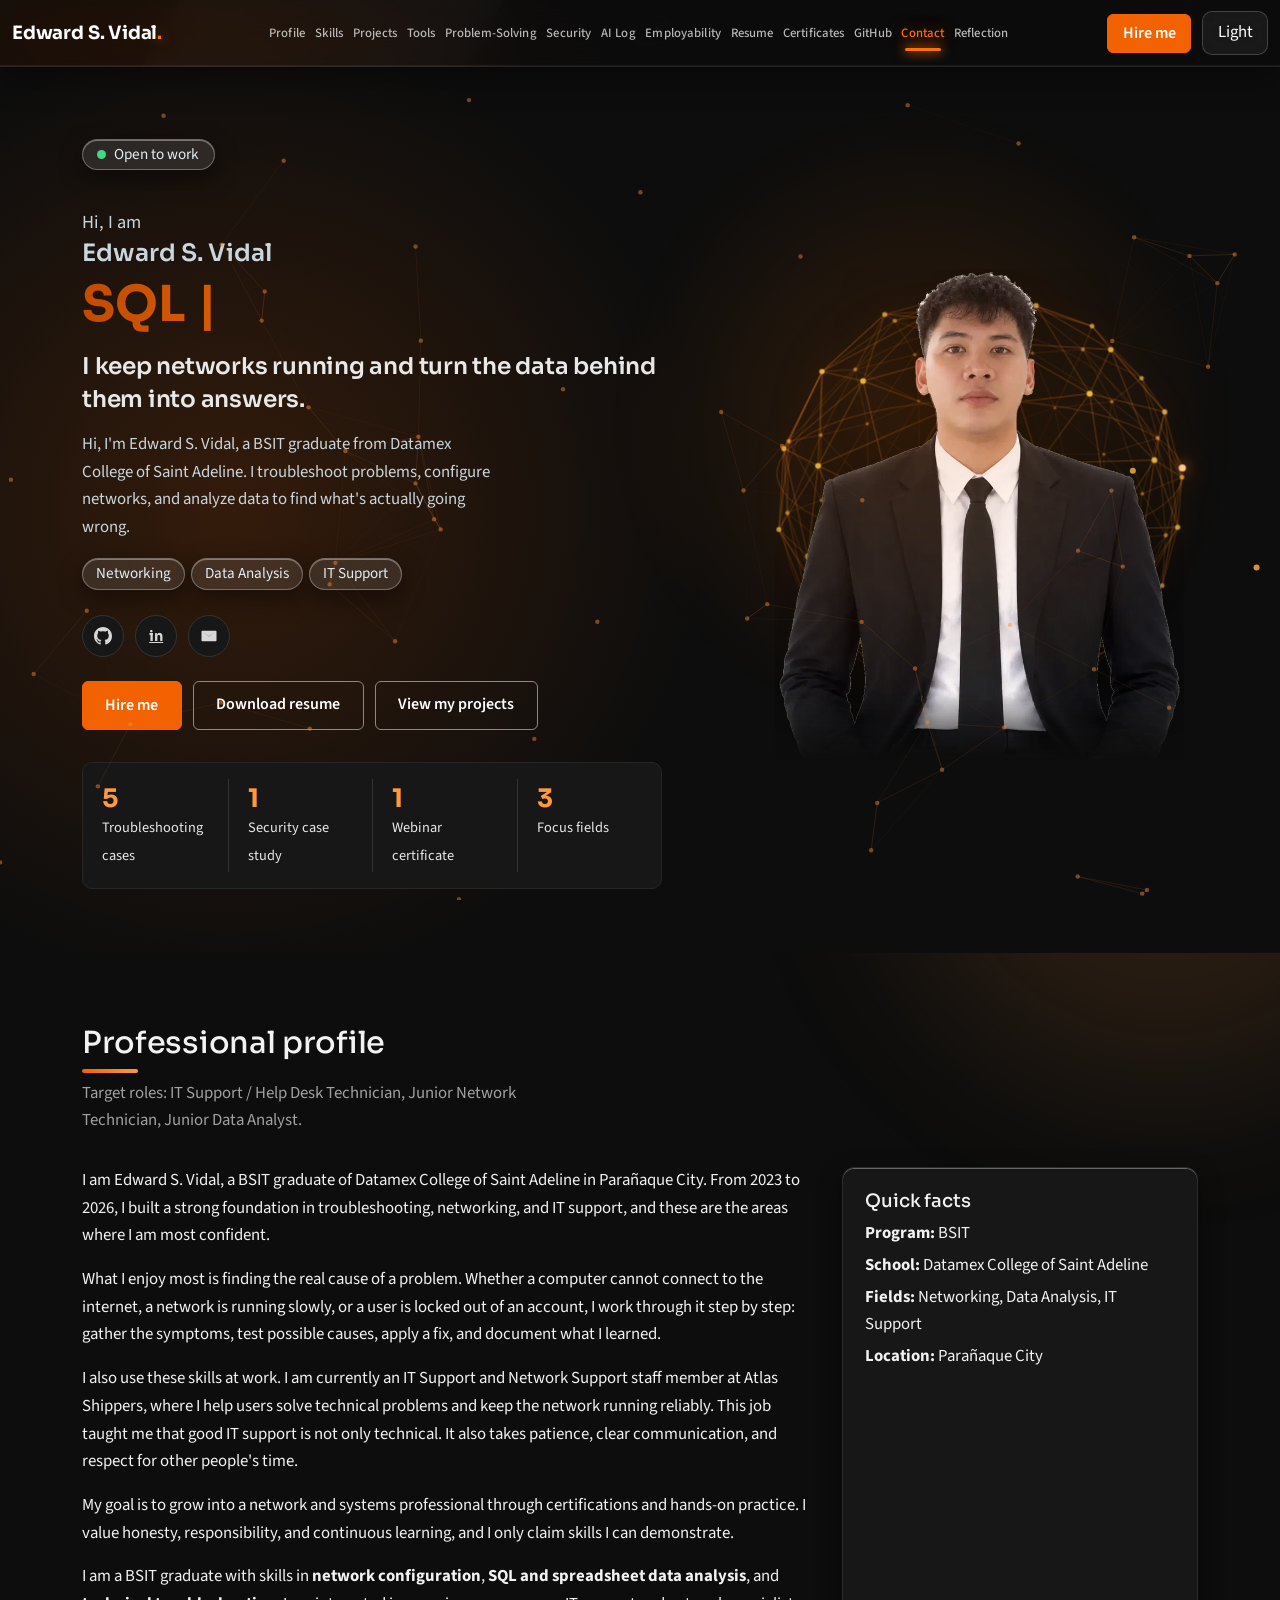
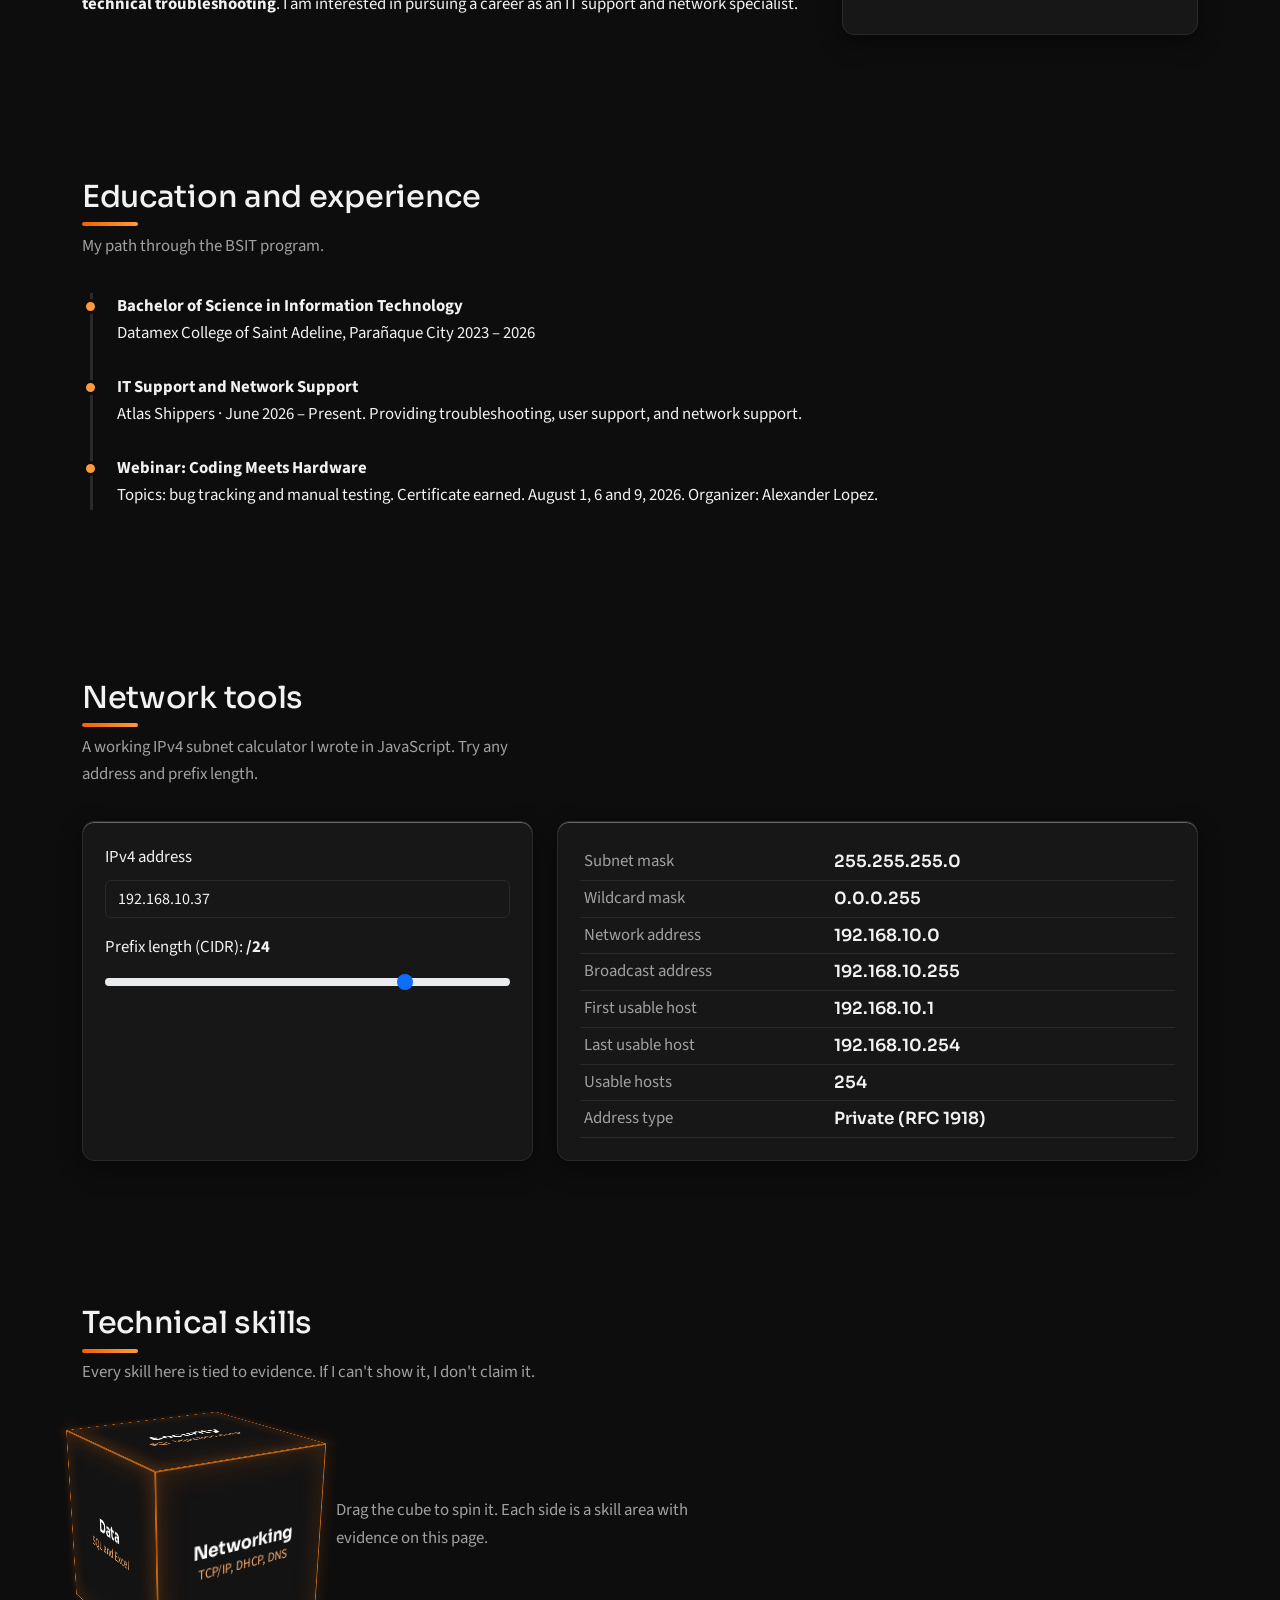
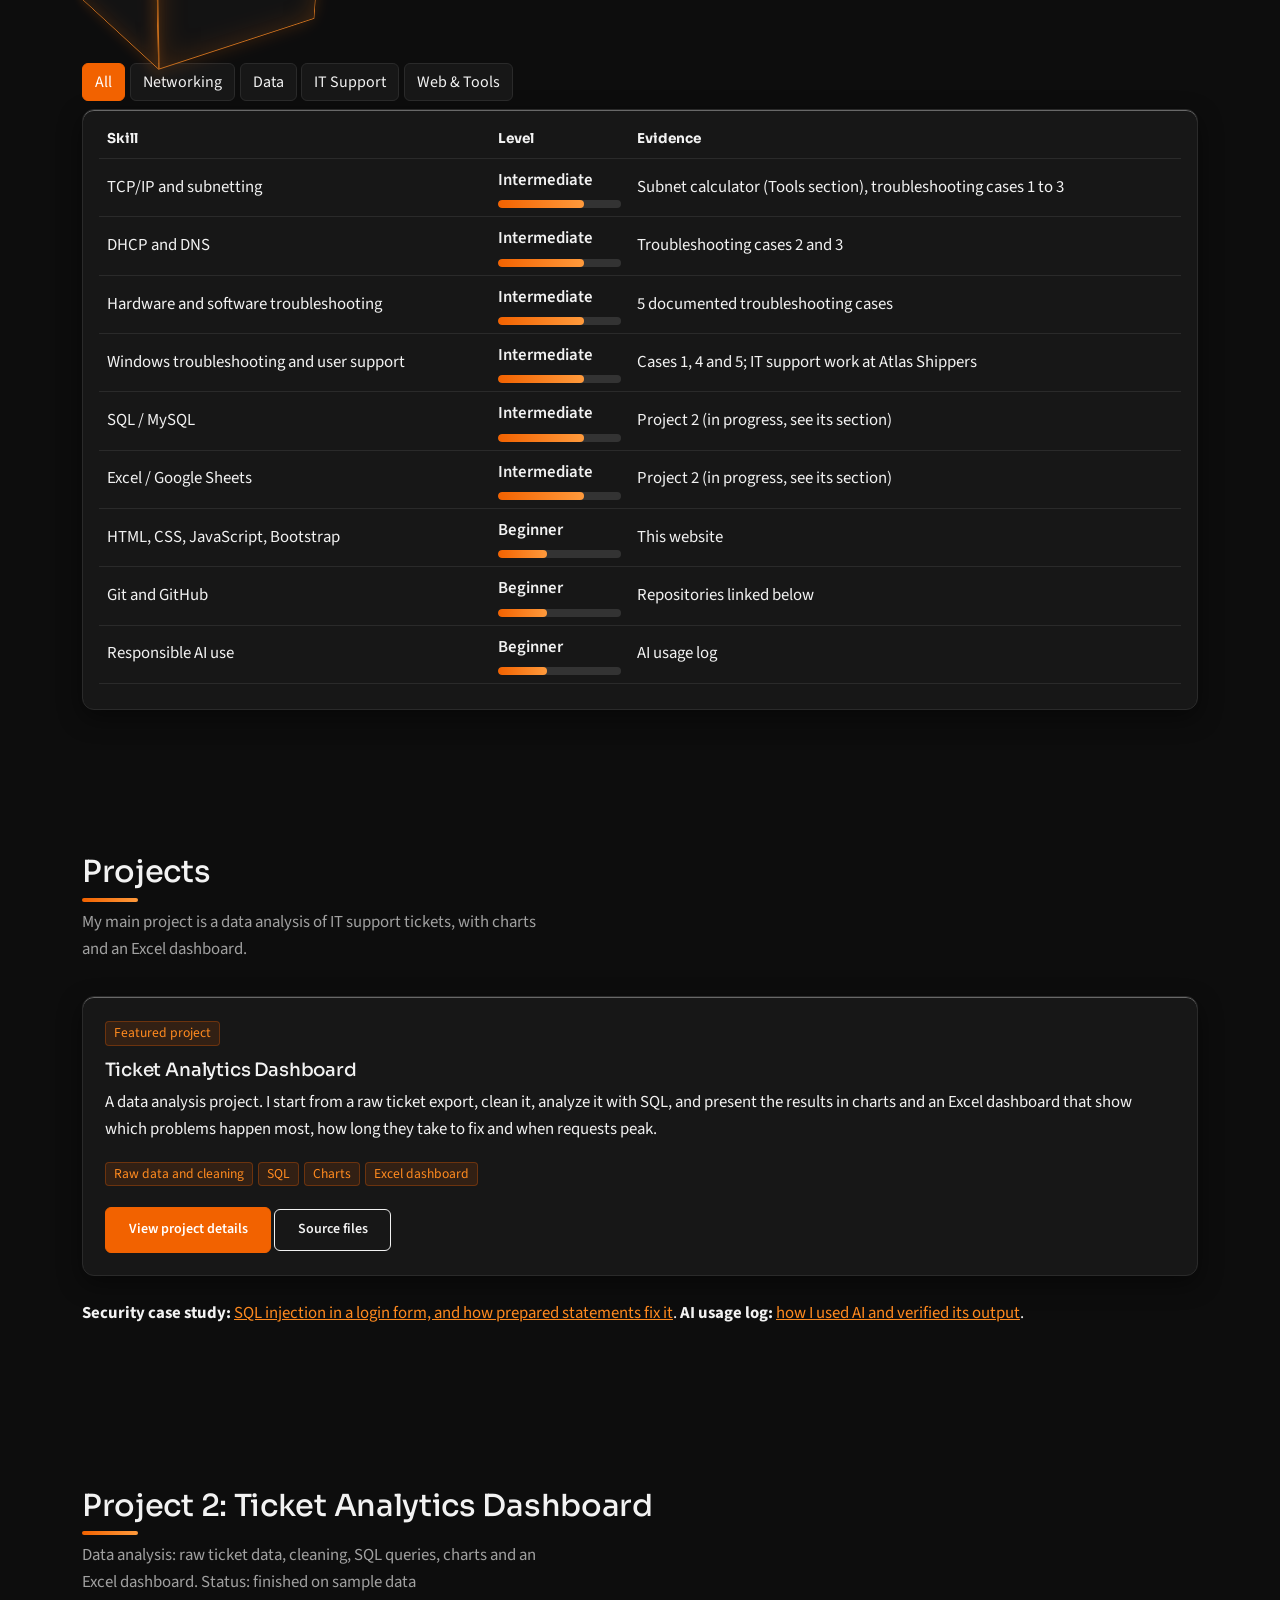
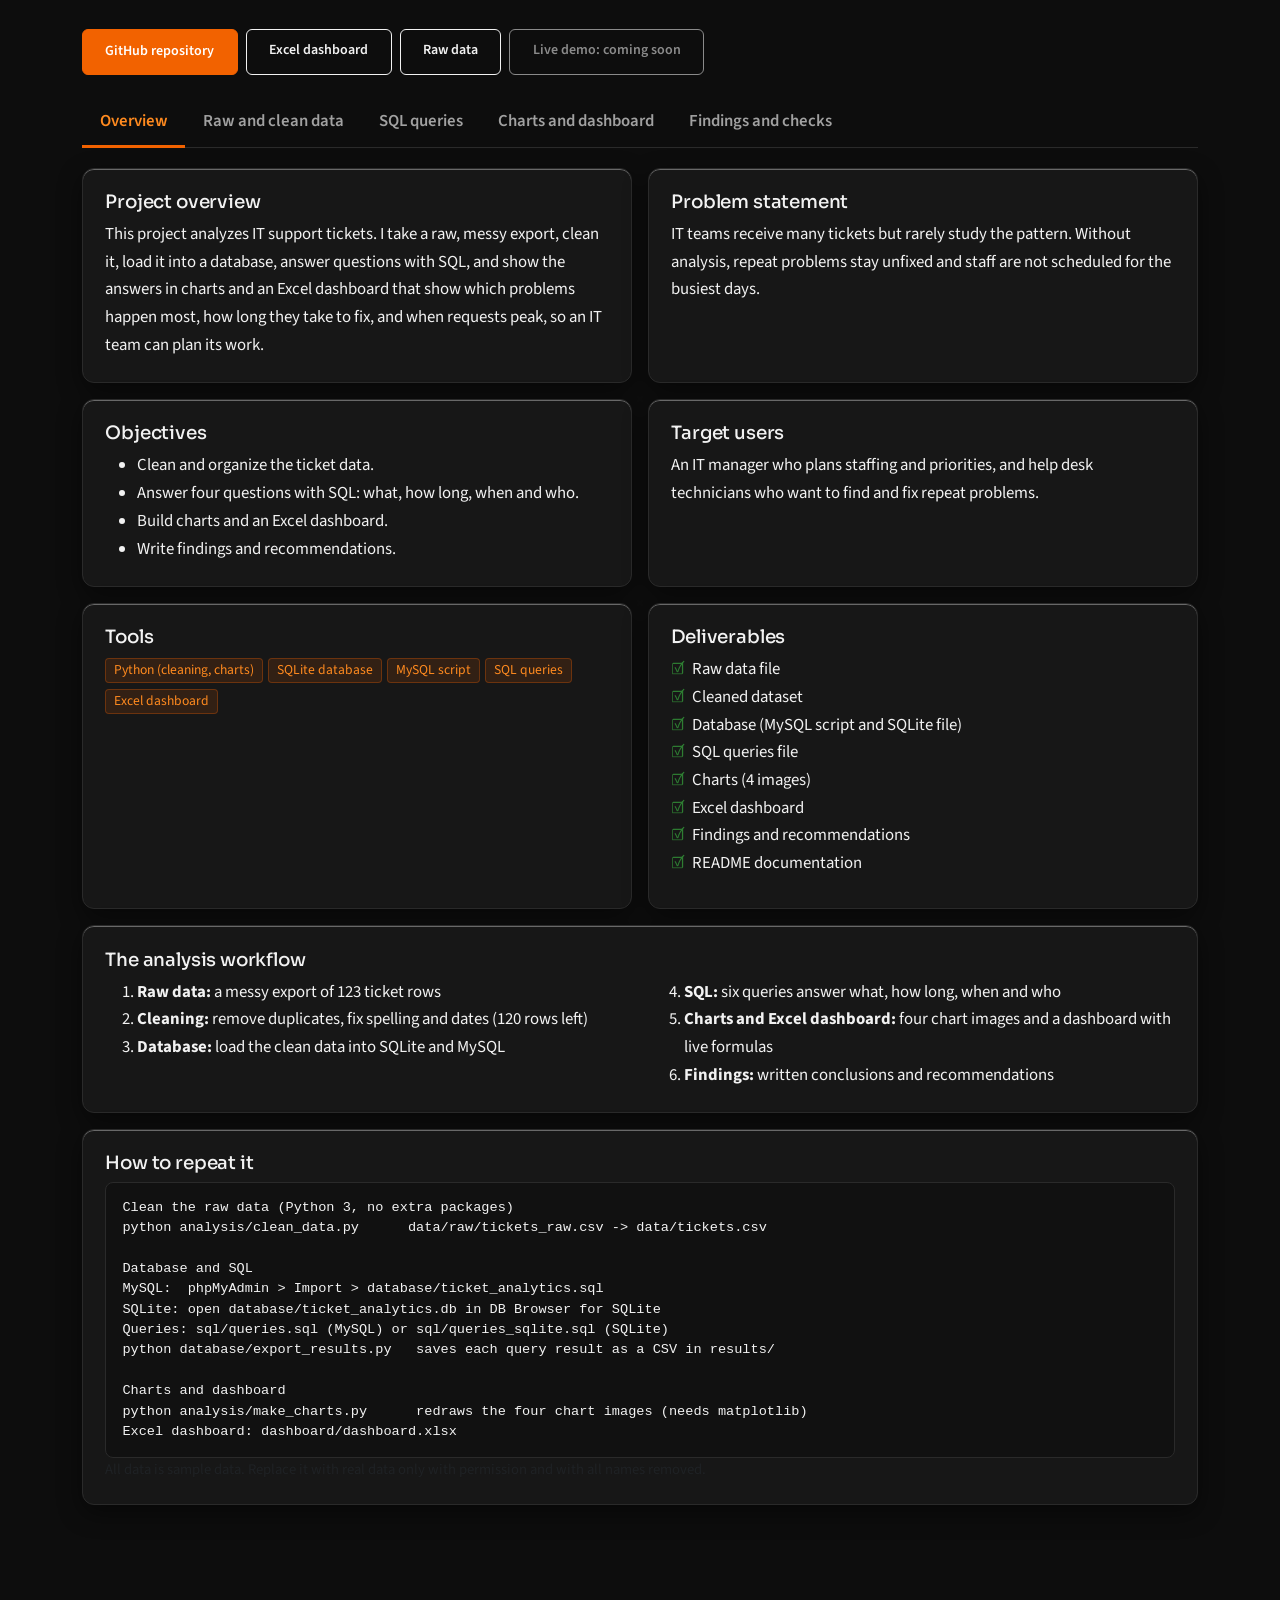
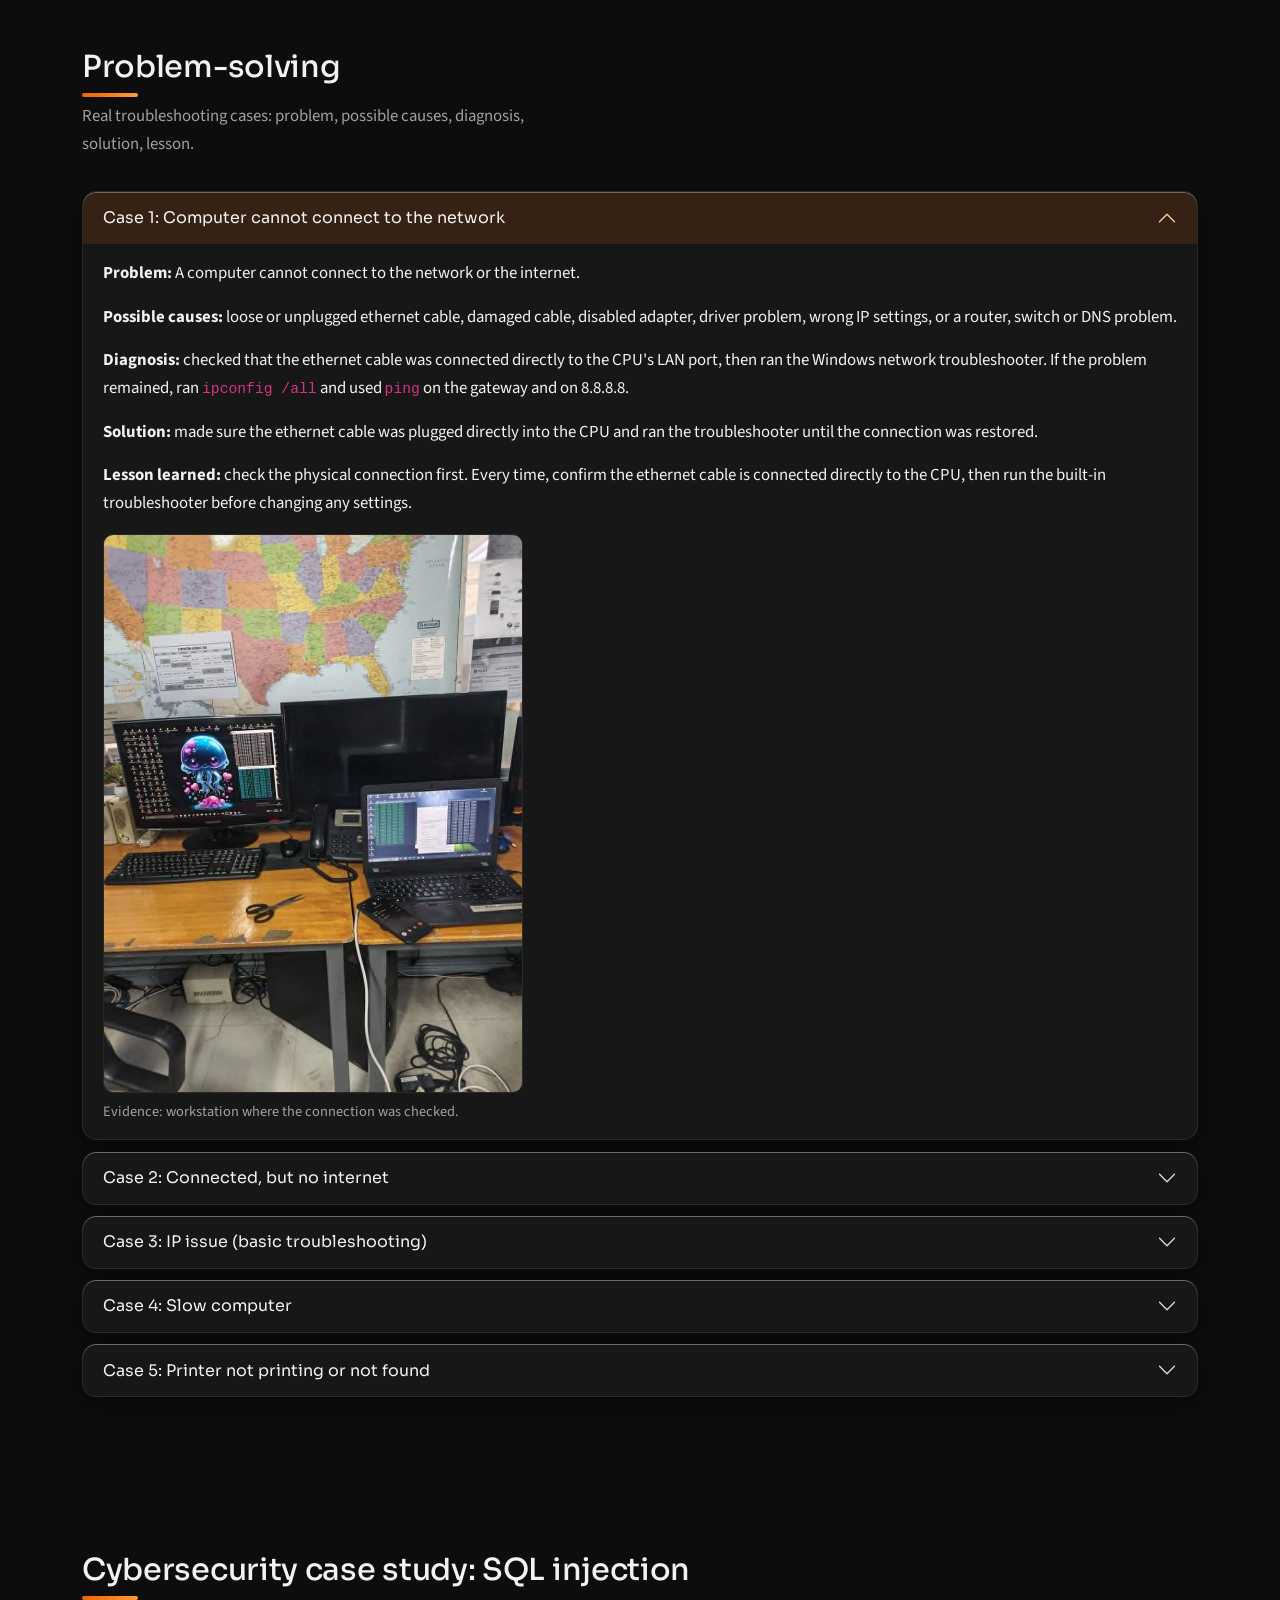
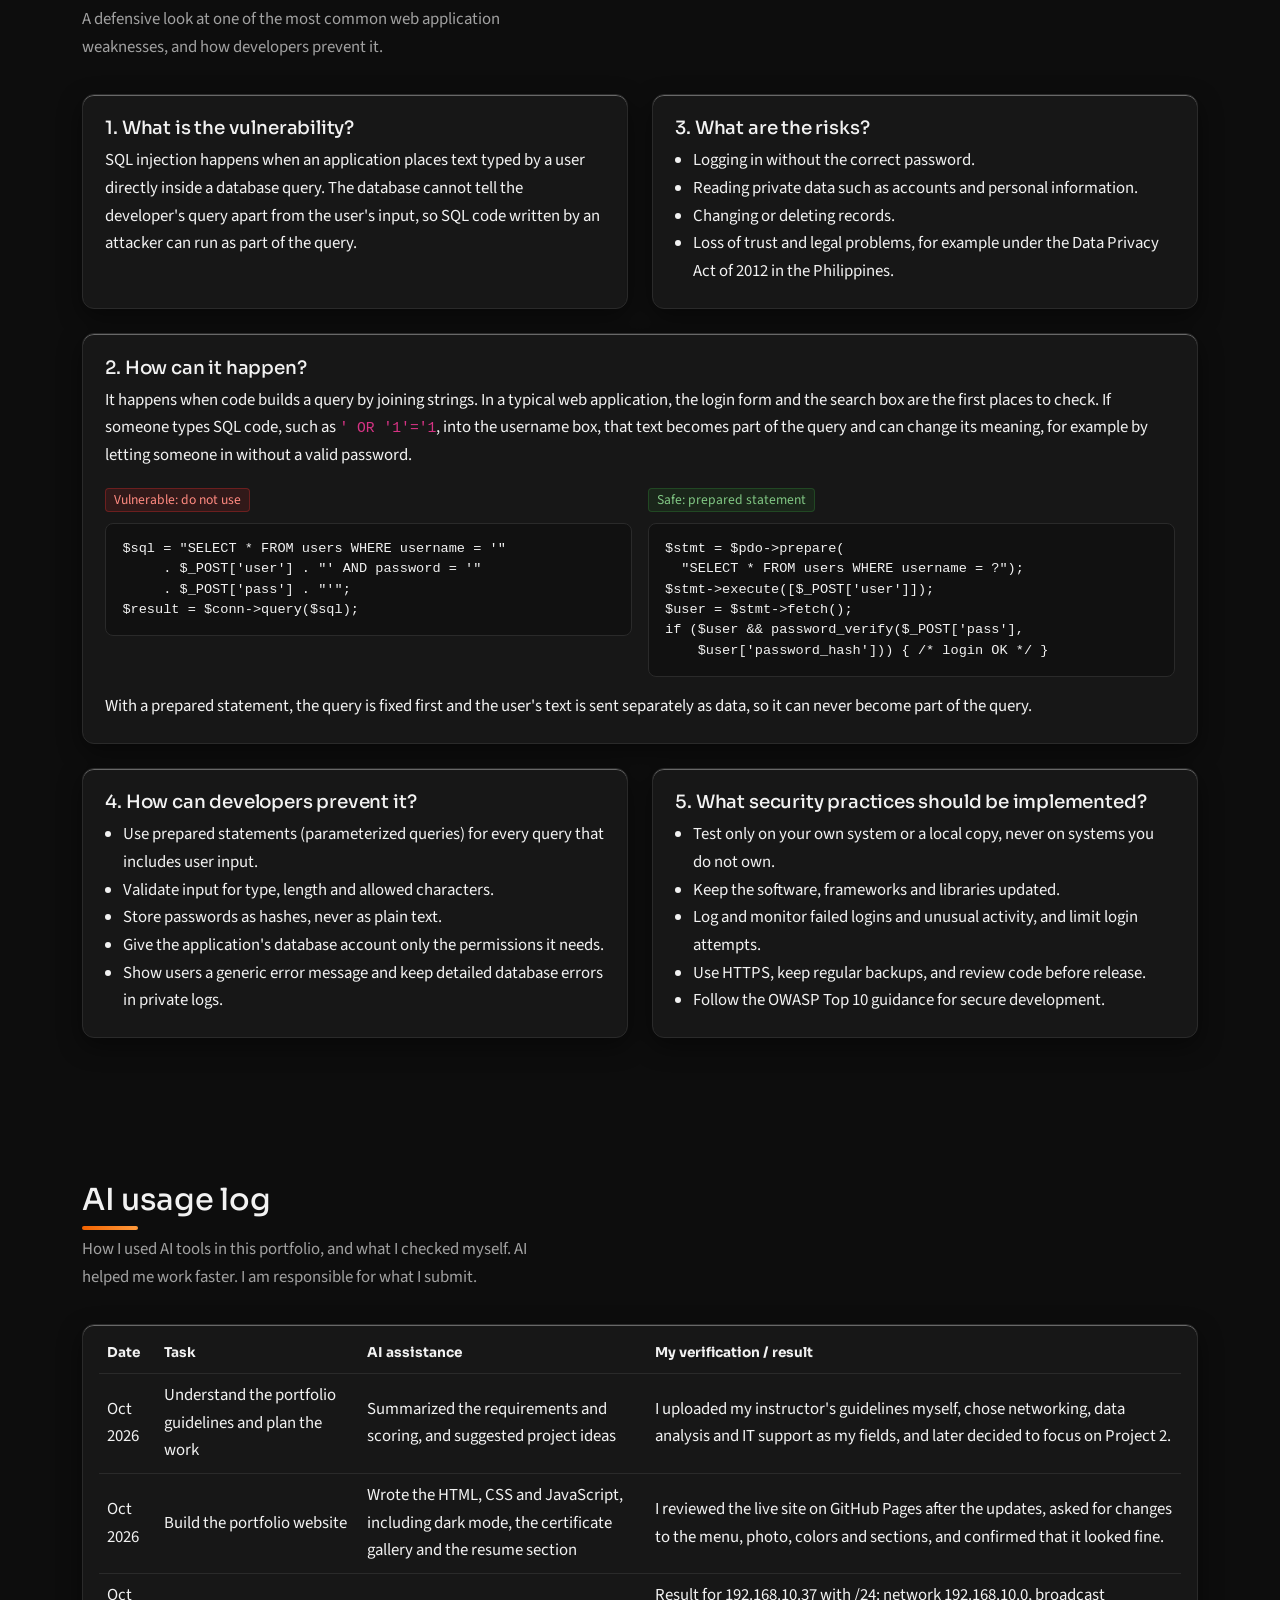
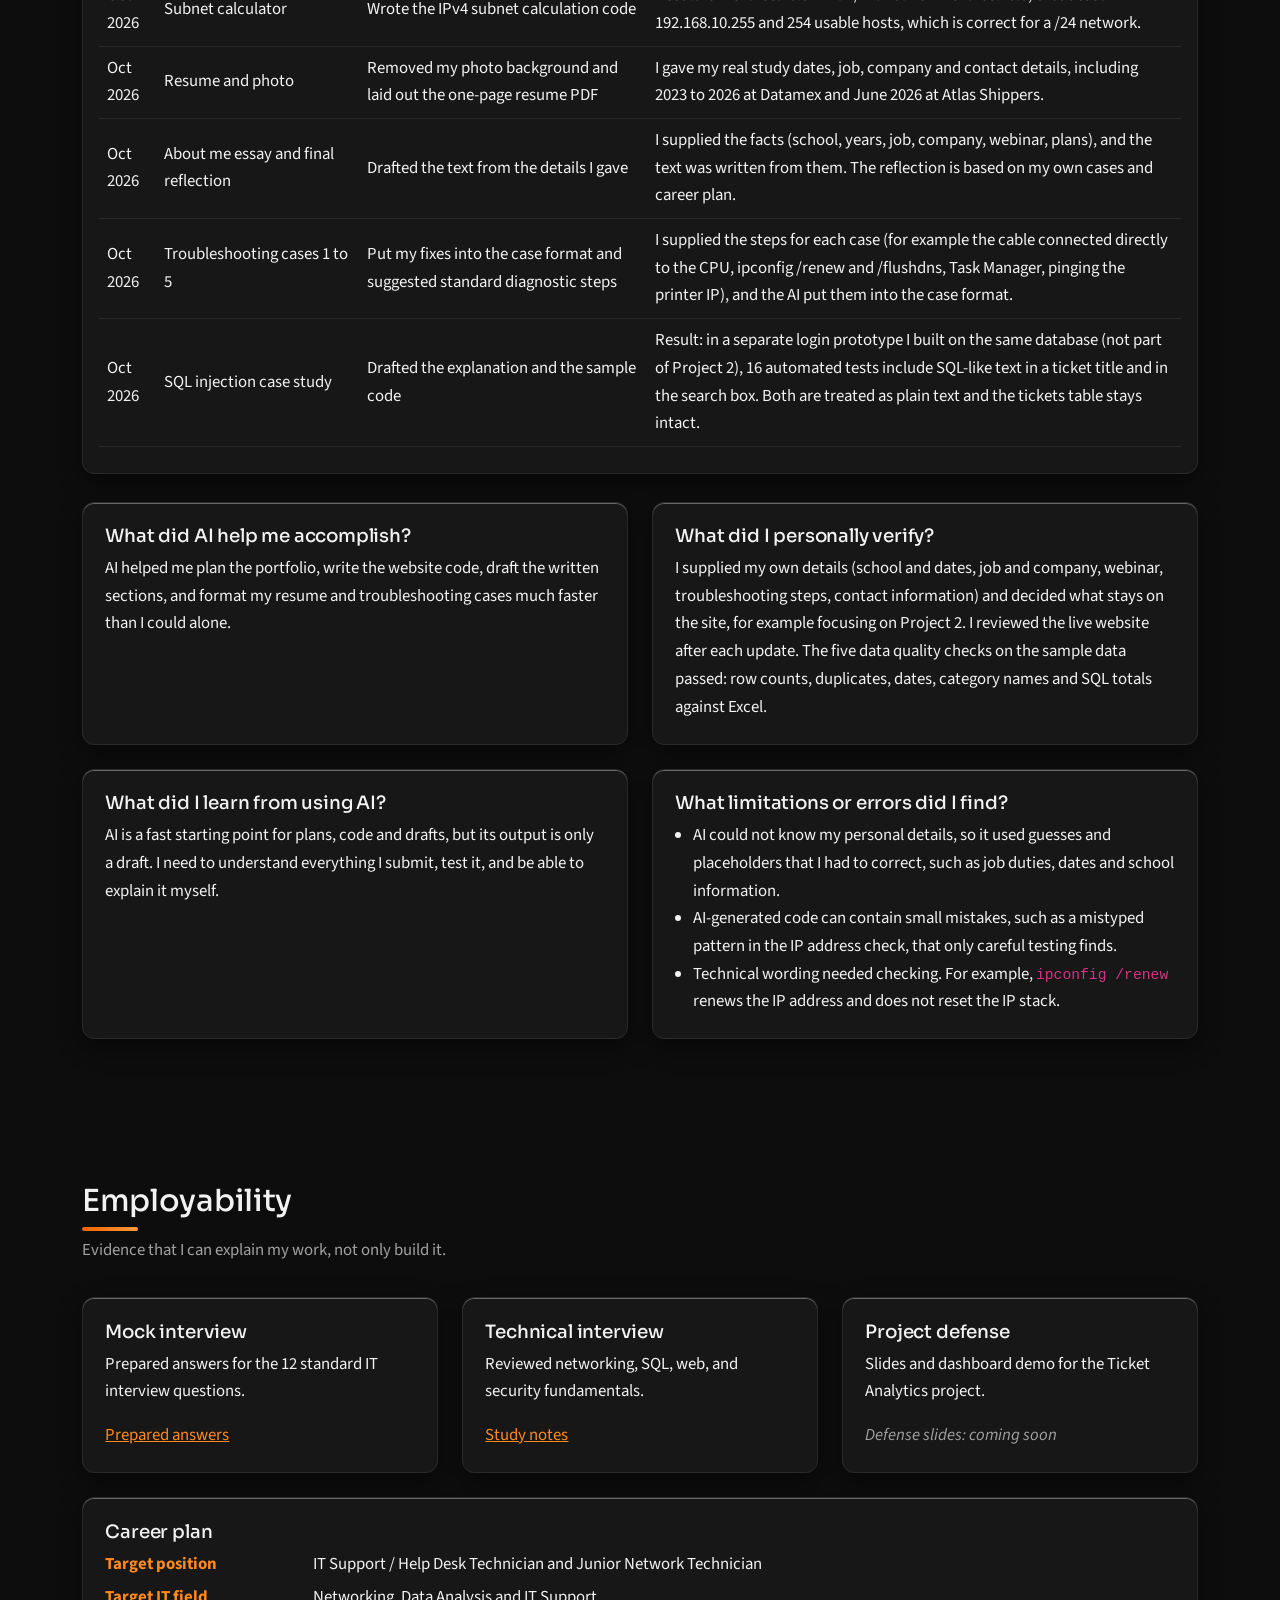
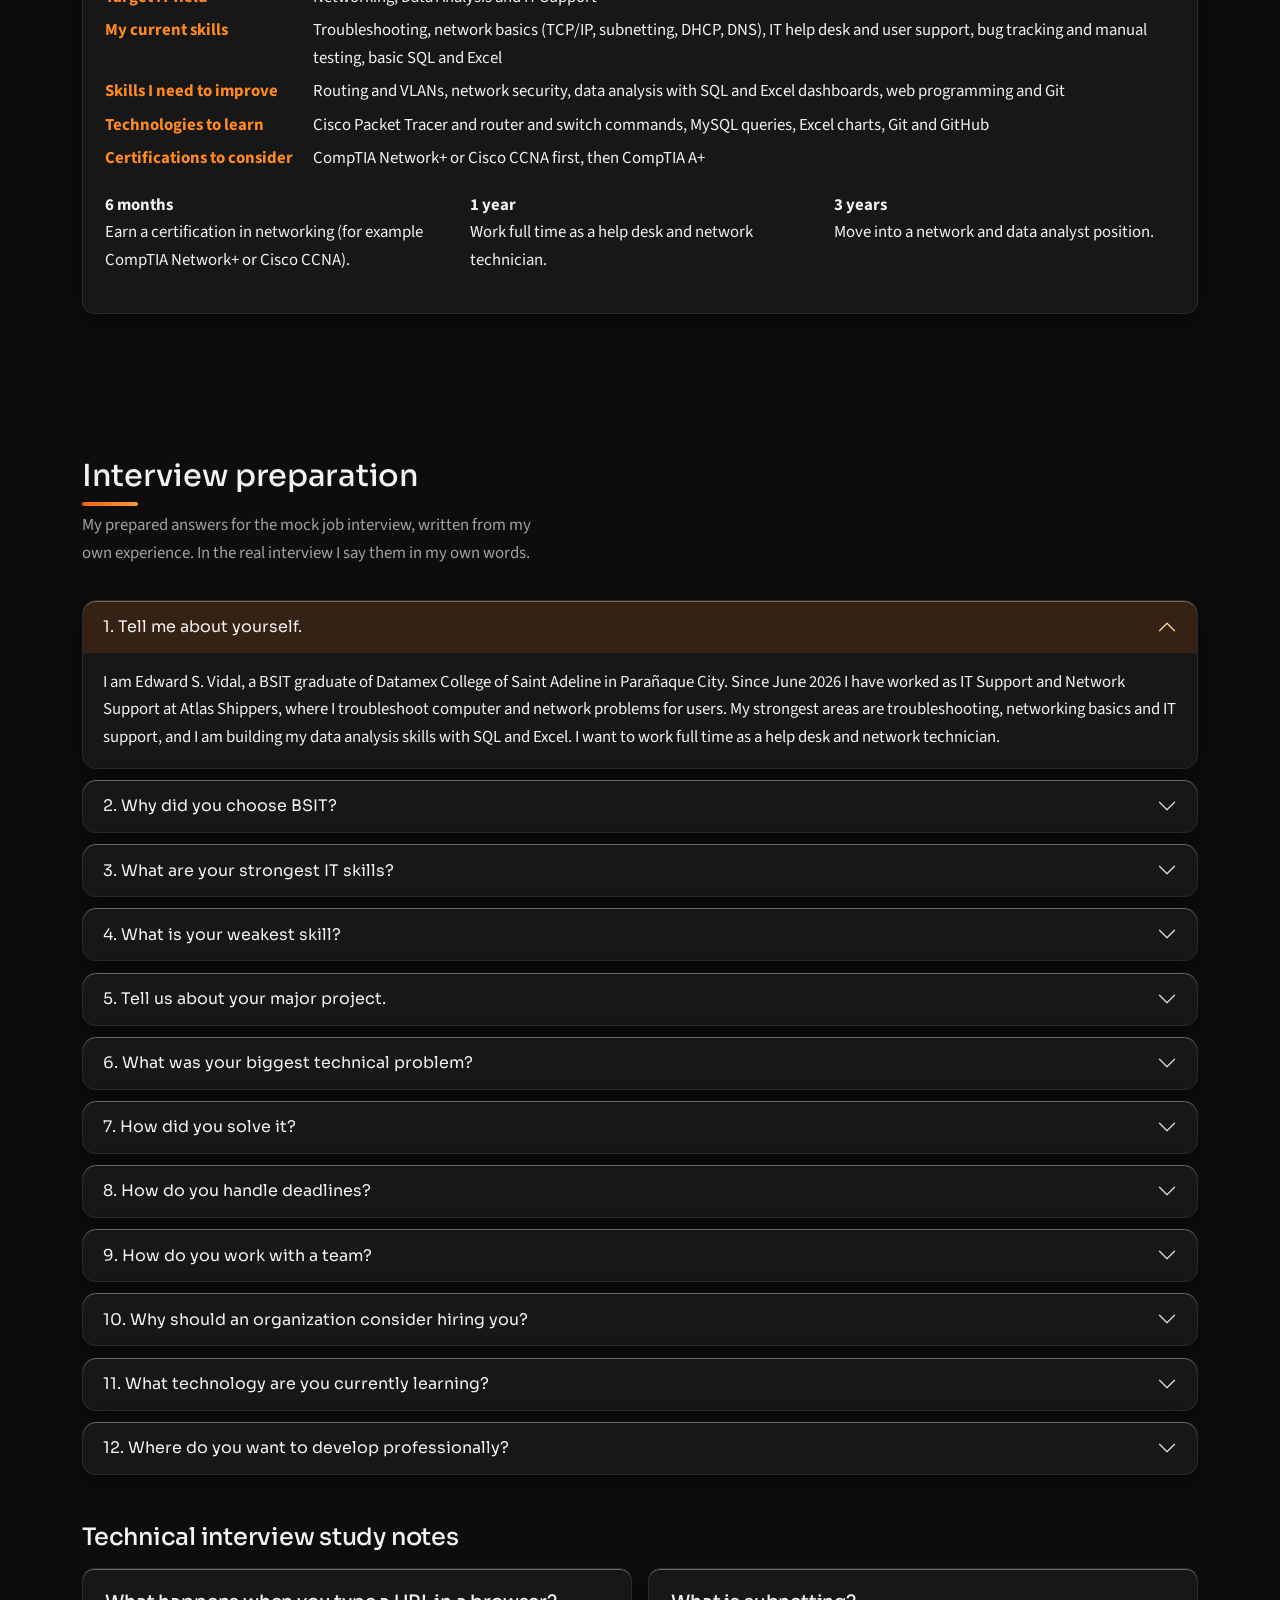
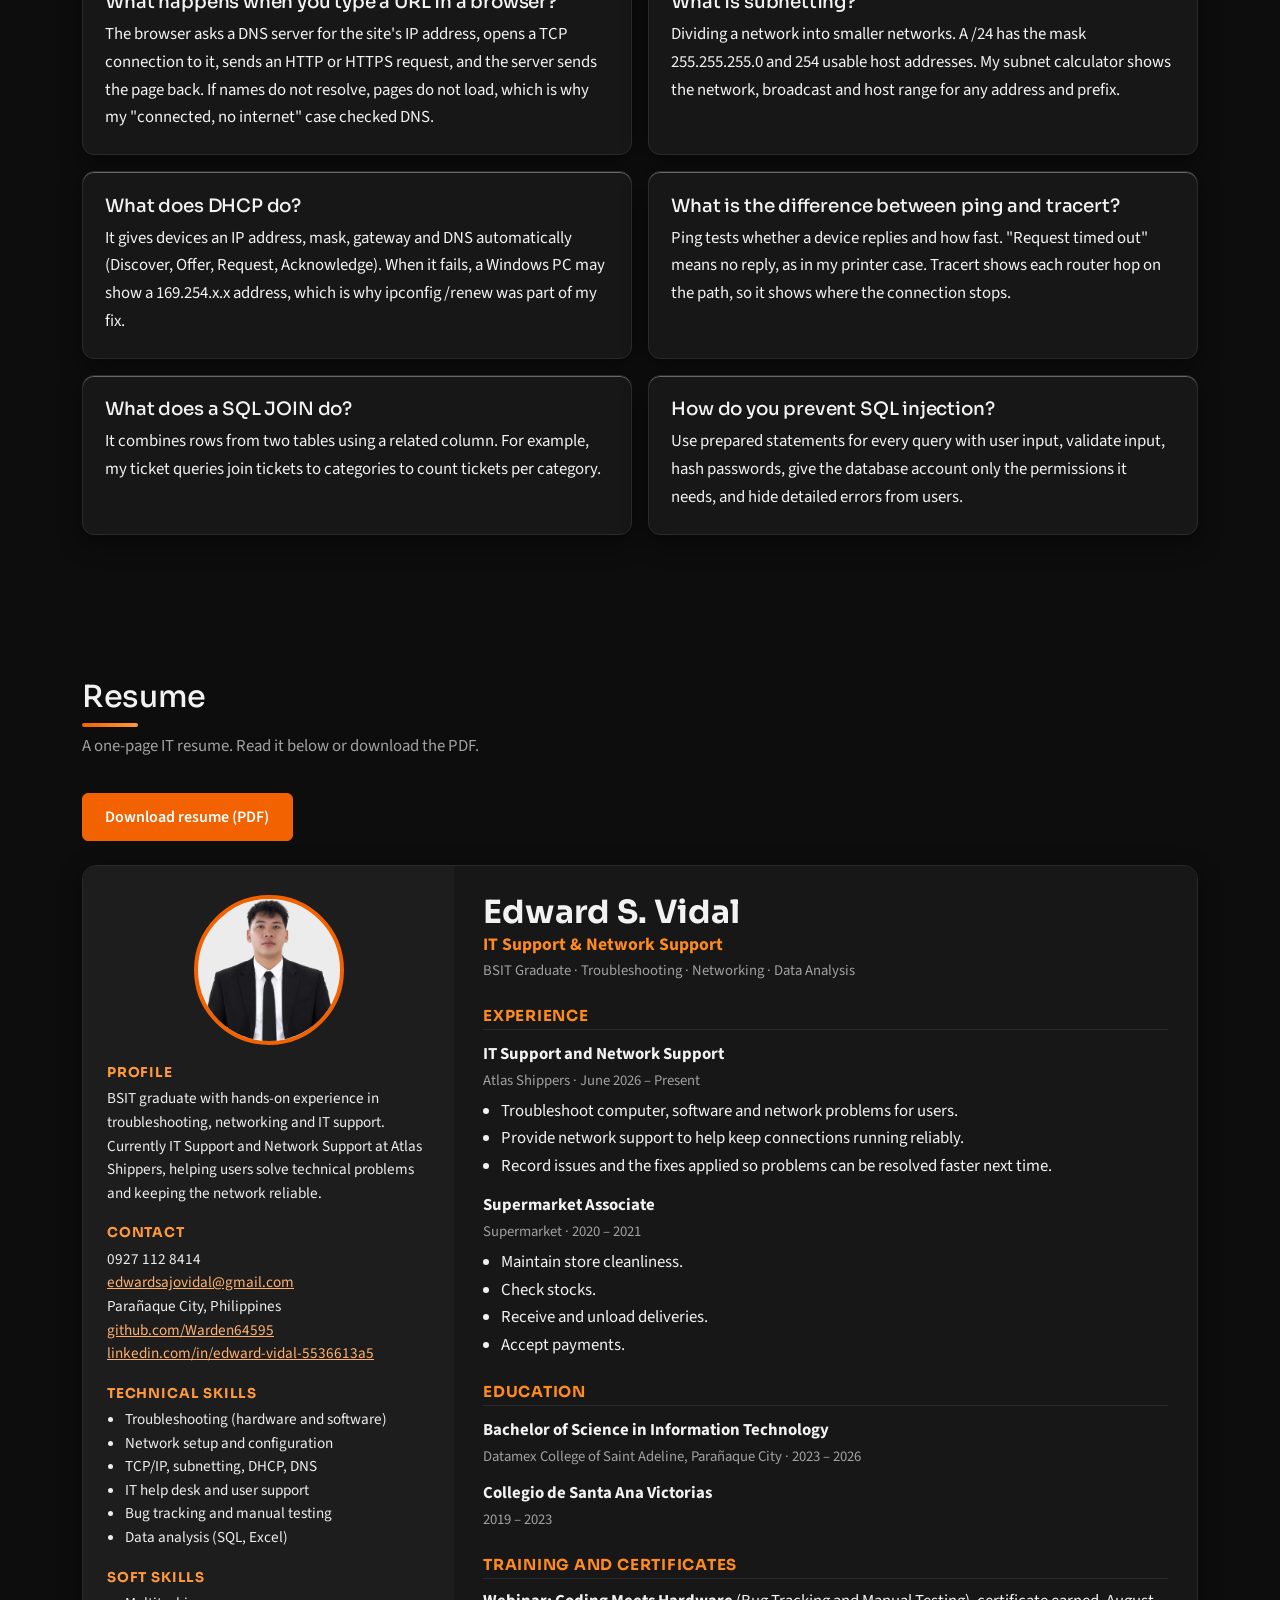
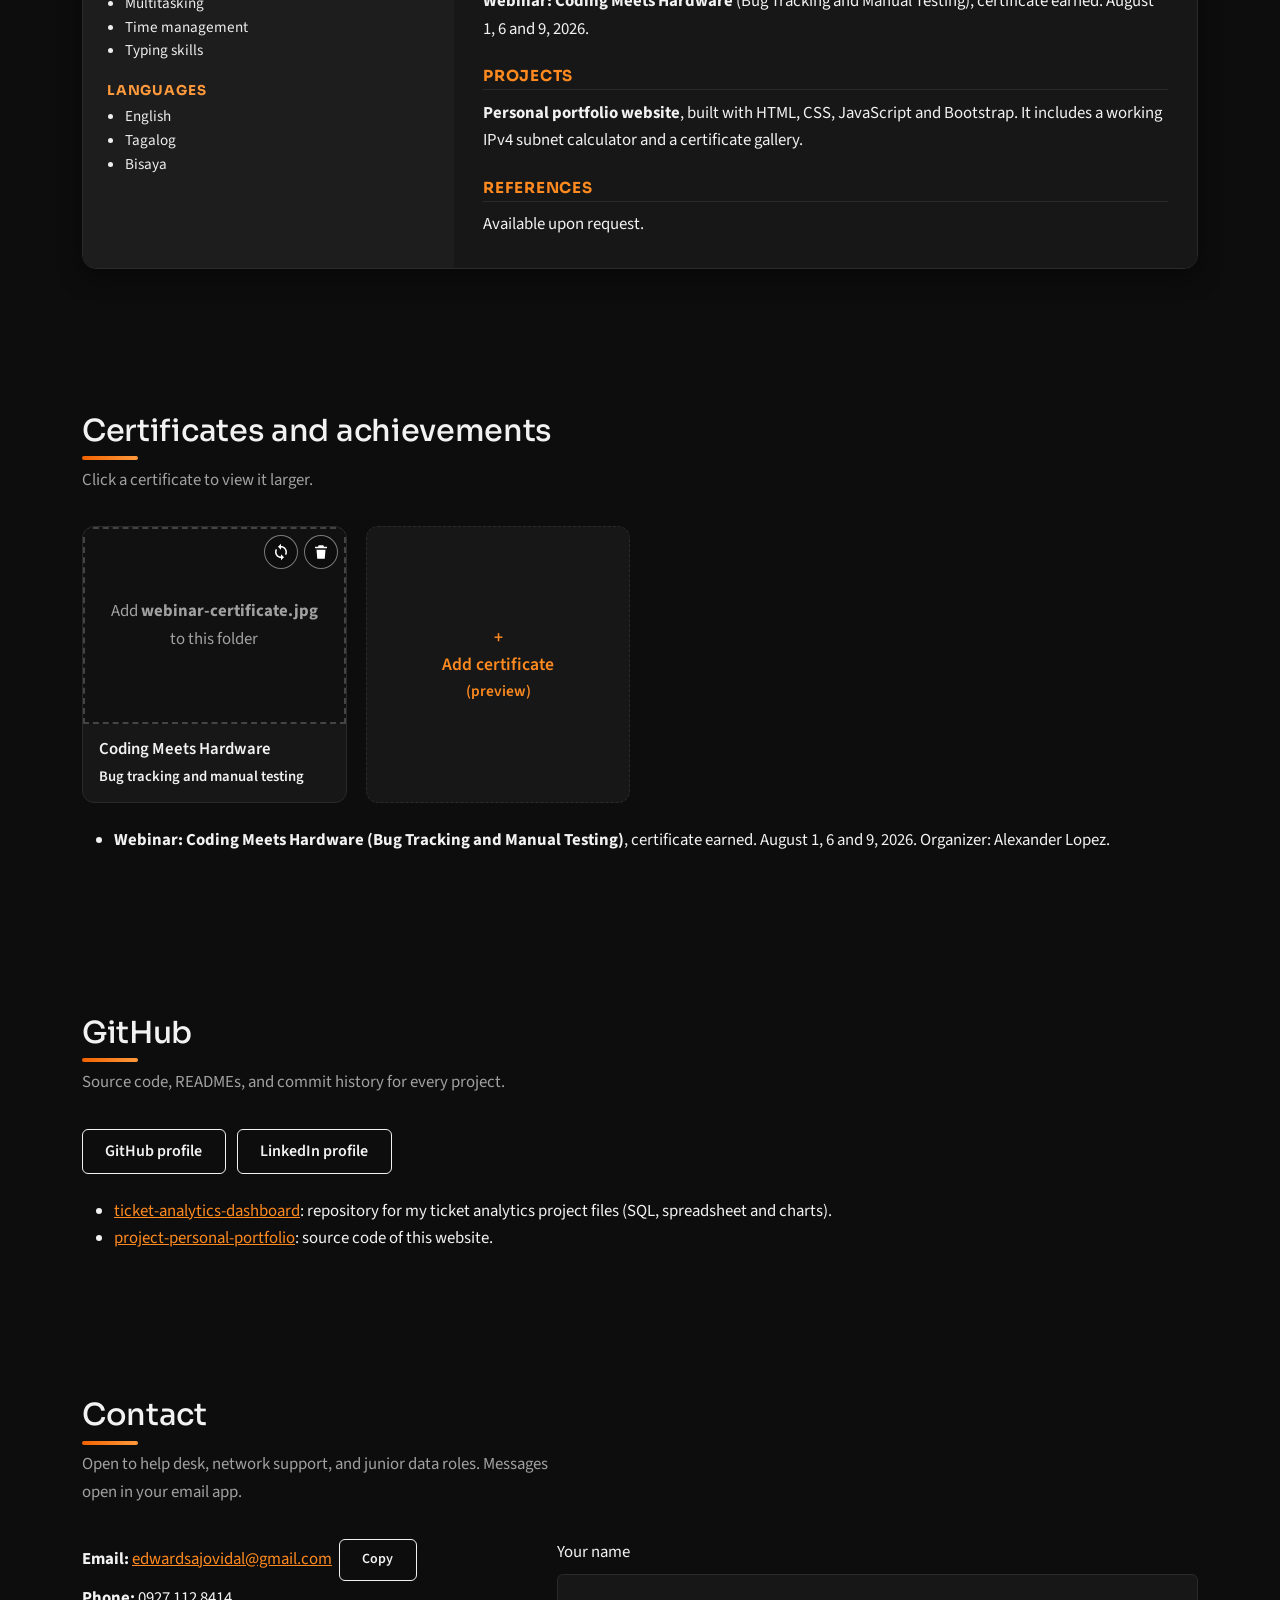
==== commit 893caa6d: "Add files via upload" ====
--- a/index.html
+++ b/index.html
@@ -49,7 +49,7 @@
     <span class="open"><i></i>Open to work</span>
     <p class="greet">Hi, I am</p>
     <p class="hname">Edward S. Vidal</p>
-    <p class="typing" id="typing" aria-live="off"></p>
+    <p class="typing" id="typing" aria-live="off">Network configuration</p>
     <h1>I keep networks running and turn the data behind them into answers.</h1>
     <p class="mt-3">Hi, I'm Edward S. Vidal, a BSIT graduate from Datamex College of Saint Adeline. I troubleshoot problems, configure networks, and analyze data to find what's actually going wrong.</p>
     <div class="chips my-3"><span>Networking</span><span>Data Analysis</span><span>IT Support</span></div>
@@ -162,19 +162,18 @@
     </tbody>
    </table>
   </div>
-  <p class="small text-muted ph d-inline-block">Edit the levels above so they match what you can honestly demonstrate.</p>
  </div>
 </section>
 
 <section id="projects">
  <div class="container">
   <h2>Projects</h2>
-  <p class="lead-sub">My main project turns IT support ticket data into findings with SQL and Excel.</p>
+  <p class="lead-sub">My main project is a data analysis of IT support tickets, with charts and an Excel dashboard.</p>
   <div class="panel">
    <span class="tag">Featured project</span>
    <h3 class="mt-2">Ticket Analytics Dashboard</h3>
-   <p>SQL queries and charts on IT support ticket data: which problems happen most, how long tickets take to resolve, which days are busiest, and what the IT team should do about it. It ends with written findings and recommendations.</p>
-   <p><span class="tag">SQL (MySQL)</span><span class="tag">Excel / Google Sheets</span><span class="tag">Charts and dashboard</span><span class="tag">Data cleaning</span></p>
+   <p>A data analysis project. I start from a raw ticket export, clean it, analyze it with SQL, and present the results in charts and an Excel dashboard that show which problems happen most, how long they take to fix and when requests peak.</p>
+   <p><span class="tag">Raw data and cleaning</span><span class="tag">SQL</span><span class="tag">Charts</span><span class="tag">Excel dashboard</span></p>
    <a href="#project2" class="btn btn-main btn-sm">View project details</a>
    <a href="https://github.com/Warden64595/ticket-analytics-dashboard" target="_blank" rel="noopener" class="btn btn-alt btn-sm">Source files</a>
   </div>
@@ -185,53 +184,66 @@
 <section id="project2">
  <div class="container">
   <h2>Project 2: Ticket Analytics Dashboard</h2>
-  <p class="lead-sub">A data project: SQL and Excel turn IT support tickets into findings and recommendations. Status: <span class="ph">[In progress / Completed]</span></p>
+  <p class="lead-sub">Data analysis: raw ticket data, cleaning, SQL queries, charts and an Excel dashboard. Status: finished on sample data</p>
   <div class="d-flex flex-wrap gap-2 mb-4">
    <a href="https://github.com/Warden64595/ticket-analytics-dashboard" target="_blank" rel="noopener" class="btn btn-main btn-sm">GitHub repository</a>
-   <span class="btn btn-alt btn-sm disabled" aria-disabled="true">Dashboard file: coming soon</span>
+   <a href="https://github.com/Warden64595/ticket-analytics-dashboard/blob/main/dashboard/dashboard.xlsx" target="_blank" rel="noopener" class="btn btn-alt btn-sm">Excel dashboard</a> <a href="https://github.com/Warden64595/ticket-analytics-dashboard/blob/main/data/raw/tickets_raw.csv" target="_blank" rel="noopener" class="btn btn-alt btn-sm">Raw data</a> <span class="btn btn-alt btn-sm disabled" aria-disabled="true">Live demo: coming soon</span>
   </div>
   <ul class="nav nav-tabs pd-tabs" role="tablist">
    <li class="nav-item"><button class="nav-link active" data-bs-toggle="tab" data-bs-target="#p2-over" type="button" role="tab">Overview</button></li>
-   <li class="nav-item"><button class="nav-link" data-bs-toggle="tab" data-bs-target="#p2-data" type="button" role="tab">Data</button></li>
+   <li class="nav-item"><button class="nav-link" data-bs-toggle="tab" data-bs-target="#p2-data" type="button" role="tab">Raw and clean data</button></li>
    <li class="nav-item"><button class="nav-link" data-bs-toggle="tab" data-bs-target="#p2-sql" type="button" role="tab">SQL queries</button></li>
-   <li class="nav-item"><button class="nav-link" data-bs-toggle="tab" data-bs-target="#p2-dash" type="button" role="tab">Dashboard</button></li>
+   <li class="nav-item"><button class="nav-link" data-bs-toggle="tab" data-bs-target="#p2-dash" type="button" role="tab">Charts and dashboard</button></li>
    <li class="nav-item"><button class="nav-link" data-bs-toggle="tab" data-bs-target="#p2-find" type="button" role="tab">Findings and checks</button></li>
   </ul>
   <div class="tab-content pd-body">
 
    <div class="tab-pane fade show active" id="p2-over" role="tabpanel">
     <div class="row g-3">
-     <div class="col-md-6"><div class="panel"><h3>Project overview</h3><p class="mb-0">This project analyzes IT support tickets to show which problems happen most, how long they take to fix, and when requests peak, so an IT team can plan its work.</p></div></div>
+     <div class="col-md-6"><div class="panel"><h3>Project overview</h3><p class="mb-0">This project analyzes IT support tickets. I take a raw, messy export, clean it, load it into a database, answer questions with SQL, and show the answers in charts and an Excel dashboard that show which problems happen most, how long they take to fix, and when requests peak, so an IT team can plan its work.</p></div></div>
      <div class="col-md-6"><div class="panel"><h3>Problem statement</h3><p class="mb-0">IT teams receive many tickets but rarely study the pattern. Without analysis, repeat problems stay unfixed and staff are not scheduled for the busiest days.</p></div></div>
-     <div class="col-md-6"><div class="panel"><h3>Objectives</h3><ul class="mb-0"><li>Clean and organize the ticket data.</li><li>Answer four questions with SQL: what, how long, when and who.</li><li>Build charts and a dashboard in Excel or Google Sheets.</li><li>Write findings and recommendations.</li></ul></div></div>
+     <div class="col-md-6"><div class="panel"><h3>Objectives</h3><ul class="mb-0"><li>Clean and organize the ticket data.</li><li>Answer four questions with SQL: what, how long, when and who.</li><li>Build charts and an Excel dashboard.</li><li>Write findings and recommendations.</li></ul></div></div>
      <div class="col-md-6"><div class="panel"><h3>Target users</h3><p class="mb-0">An IT manager who plans staffing and priorities, and help desk technicians who want to find and fix repeat problems.</p></div></div>
-     <div class="col-md-6"><div class="panel"><h3>Tools</h3><span class="tag">SQL (MySQL)</span><span class="tag">Excel or Google Sheets</span><span class="tag">Charts</span><span class="tag">Pivot tables</span></div></div>
+     <div class="col-md-6"><div class="panel"><h3>Tools</h3><span class="tag">Python (cleaning, charts)</span><span class="tag">SQLite database</span><span class="tag">MySQL script</span><span class="tag">SQL queries</span><span class="tag">Excel dashboard</span></div></div>
      <div class="col-md-6"><div class="panel"><h3>Deliverables</h3>
-      <ul class="chk-list mb-2"><li class="chk">Cleaned dataset</li><li class="chk">SQL queries file</li><li class="chk">Charts</li><li class="chk">Dashboard</li><li class="chk">Findings and recommendations</li><li class="chk">README documentation</li></ul>
-      <small class="text-muted ph">Add the class "done" to each item you have really finished.</small></div></div>
-     <div class="col-12"><div class="panel"><h3>How to reproduce</h3>
-<pre class="code"><code>1. Create the database
-   CREATE DATABASE ticket_analytics;
-2. Import tickets.csv, categories.csv and technicians.csv into tables
-3. Run queries.sql and export each result
-4. Open dashboard.xlsx: the pivot tables and charts use those results</code></pre>
-      <p class="small text-muted ph mb-0">Replace these steps if your files or tools are different.</p></div></div>
+      <ul class="chk-list mb-2"><li class="chk done">Raw data file</li><li class="chk done">Cleaned dataset</li><li class="chk done">Database (MySQL script and SQLite file)</li><li class="chk done">SQL queries file</li><li class="chk done">Charts (4 images)</li><li class="chk done">Excel dashboard</li><li class="chk done">Findings and recommendations</li><li class="chk done">README documentation</li></ul></div></div>
+     <div class="col-12"><div class="panel"><h3>The analysis workflow</h3>
+      <div class="row"><div class="col-md-6"><ol class="mb-0"><li><strong>Raw data:</strong> a messy export of 123 ticket rows</li><li><strong>Cleaning:</strong> remove duplicates, fix spelling and dates (120 rows left)</li><li><strong>Database:</strong> load the clean data into SQLite and MySQL</li></ol></div>
+      <div class="col-md-6"><ol class="mb-0" start="4"><li><strong>SQL:</strong> six queries answer what, how long, when and who</li><li><strong>Charts and Excel dashboard:</strong> four chart images and a dashboard with live formulas</li><li><strong>Findings:</strong> written conclusions and recommendations</li></ol></div></div></div></div>
+     <div class="col-12"><div class="panel"><h3>How to repeat it</h3>
+<pre class="code"><code>Clean the raw data (Python 3, no extra packages)
+python analysis/clean_data.py      data/raw/tickets_raw.csv -> data/tickets.csv
+
+Database and SQL
+MySQL:  phpMyAdmin > Import > database/ticket_analytics.sql
+SQLite: open database/ticket_analytics.db in DB Browser for SQLite
+Queries: sql/queries.sql (MySQL) or sql/queries_sqlite.sql (SQLite)
+python database/export_results.py   saves each query result as a CSV in results/
+
+Charts and dashboard
+python analysis/make_charts.py      redraws the four chart images (needs matplotlib)
+Excel dashboard: dashboard/dashboard.xlsx</code></pre>
+      <p class="small text-muted mb-0">All data is sample data. Replace it with real data only with permission and with all names removed.</p></div></div>
     </div>
    </div>
 
    <div class="tab-pane fade" id="p2-data" role="tabpanel">
     <div class="row g-3">
-     <div class="col-12"><div class="panel"><h3>Data source</h3><p class="ph mb-0">[Say clearly where the data comes from: real tickets from your workplace (with names removed) or sample data you created. Sample data must be labeled as sample.]</p></div></div>
-     <div class="col-lg-7"><div class="panel"><h3>Data dictionary <small class="text-muted">(draft)</small></h3>
+     <div class="col-12"><div class="panel"><h3>Data source</h3><p class="mb-0">Sample data: 120 made-up tickets created for this project, from 3 August to 27 September 2026. They are not real company tickets and contain no personal information.</p></div></div>
+     <div class="col-lg-7"><div class="panel"><h3>Data dictionary</h3>
       <div class="table-responsive"><table class="table table-sm mb-0"><thead><tr><th>Column</th><th>Type</th><th>Meaning</th></tr></thead><tbody><tr><td><code>ticket_id (PK)</code></td><td>Number</td><td>Unique ticket number</td></tr><tr><td><code>title</code></td><td>Text</td><td>Short description of the problem</td></tr><tr><td><code>created_at</code></td><td>Date and time</td><td>When the ticket was opened</td></tr><tr><td><code>closed_at</code></td><td>Date and time</td><td>When it was resolved (empty if still open)</td></tr><tr><td><code>category_id (FK)</code></td><td>Number</td><td>Links to the categories table (Network, Hardware, Software, Account, Printer)</td></tr><tr><td><code>priority</code></td><td>Text</td><td>Low, Medium or High</td></tr><tr><td><code>status</code></td><td>Text</td><td>Open, In progress or Closed</td></tr><tr><td><code>department</code></td><td>Text</td><td>Who reported the problem</td></tr><tr><td><code>technician_id (FK)</code></td><td>Number</td><td>Links to the technicians table</td></tr></tbody></table></div></div></div>
-     <div class="col-lg-5"><div class="panel"><h3>Data cleaning steps <small class="text-muted">(draft)</small></h3>
-      <ul class="mb-0"><li>Remove duplicate rows.</li><li>Leave closed_at empty for tickets that are still open.</li><li>Standardize category names, for example "wifi" and "Wi-Fi" become Network.</li><li>Check that closed_at is after created_at.</li><li>Convert text dates into real date values.</li></ul></div></div>
+     <div class="col-lg-5"><div class="panel"><h3>Data cleaning</h3>
+      <p class="small">From <code>data/raw/tickets_raw.csv</code> (123 rows) to <code>data/tickets.csv</code> (120 rows):</p>
+      <ul class="mb-0"><li>3 duplicate rows removed.</li><li>25 rows with extra spaces or mixed spelling fixed, such as "network", "NETWORK" and " Network ".</li><li>18 rows with a second date format converted to one format.</li><li>Checked that closed_at is after created_at: 0 problems.</li><li>Category and technician names replaced with ids.</li></ul></div></div>
+     <div class="col-12"><div class="panel"><h3>Raw data sample <small class="text-muted">(SAMPLE data, first rows of the raw file)</small></h3>
+      <div class="table-responsive"><table class="table table-sm mb-0" id="rawTbl"><thead><tr><th>ticket_id</th><th>title</th><th>created_at</th><th>closed_at</th><th>category</th><th>priority</th></tr></thead><tbody><tr><td>26</td><td>Connected but no internet</td><td>2026-08-17 16:45:00</td><td>2026-08-18 02:45:00</td><td>Network</td><td>High</td></tr><tr><td>98</td><td>Email client not opening</td><td>2026-09-15 12:13:00</td><td>2026-09-15 13:13:00</td><td>Software</td><td>Medium</td></tr><tr><td>90</td><td>Computer very slow</td><td>2026-09-11 13:22:00</td><td>2026-09-11 21:22:00</td><td>Hardware</td><td>Low</td></tr><tr><td>17</td><td>Laptop battery drains fast</td><td>2026-08-12 10:46:00</td><td>2026-08-12 23:46:00</td><td>Hardware</td><td>Low</td></tr><tr><td>86</td><td>Software license expired</td><td>2026-09-10 13:26:00</td><td>2026-09-10 17:26:00</td><td>Software</td><td>High</td></tr><tr><td>28</td><td>Cannot reach shared folder</td><td>2026-08-18 16:26:00</td><td>2026-08-19 00:26:00</td><td>Network</td><td>low</td></tr><tr><td>94</td><td>Forgot password</td><td>2026-09-15 08:28:00</td><td>2026-09-15 11:28:00</td><td>Account</td><td>Medium</td></tr><tr><td>65</td><td>Keyboard or mouse not working</td><td>2026-08-31 16:22:00</td><td>2026-09-01 05:22:00</td><td>Hardware</td><td>High</td></tr></tbody></table></div>
+      <p class="small text-muted mb-0 mt-2">The raw file was generated from the sample data to practise cleaning. It is not a real company export. <a href="https://github.com/Warden64595/ticket-analytics-dashboard/blob/main/data/raw/tickets_raw.csv" target="_blank" rel="noopener">Open the full raw file</a>.</p></div></div>
      <div class="col-12"><h3 class="h5 mt-2">Data model (ERD)</h3><figure class="slot"><img src="docs/erd.png" alt="Entity relationship diagram: tickets, categories, technicians" onerror="this.parentNode.classList.add('missing');this.remove()"><div class="miss">Add <b>docs/erd.png</b><br><small>Entity relationship diagram: tickets, categories, technicians</small></div></figure></div>
     </div>
    </div>
 
    <div class="tab-pane fade" id="p2-sql" role="tabpanel">
-    <div class="panel"><h3>SQL queries <small class="text-muted">(draft, based on the data dictionary)</small></h3>
+    <div class="panel"><h3>SQL queries</h3>
 <pre class="code"><code>-- 1. Tickets per category
 SELECT c.name AS category, COUNT(*) AS total
 FROM tickets t JOIN categories c ON t.category_id = c.id
@@ -260,29 +272,31 @@
 SELECT te.name AS technician, COUNT(*) AS tickets
 FROM tickets t JOIN technicians te ON t.technician_id = te.id
 GROUP BY te.name ORDER BY tickets DESC;</code></pre>
-     <p class="small text-muted mb-0">Test every query on your real tables and compare the results with an Excel pivot table.</p></div>
+     <p class="small text-muted mb-0">Every query result was compared with the totals in the Excel dashboard. They match.</p></div>
    </div>
 
    <div class="tab-pane fade" id="p2-dash" role="tabpanel">
-    <p class="small text-muted d-inline-block mb-3"><strong>Preview with sample numbers.</strong> The figures below are made up to show the layout. They are not my results.</p>
+    <h3 class="h5">Charts from the SQL results</h3><p class="small text-muted mb-3">Sample data. Made with <code>analysis/make_charts.py</code>.</p>
+    <div class="row g-3 mb-4"><div class="col-md-6"><img class="img-fluid rounded" src="docs/chart-category.png" alt="Bar chart: tickets per category"></div><div class="col-md-6"><img class="img-fluid rounded" src="docs/chart-resolution.png" alt="Bar chart: average hours to resolve per category"></div><div class="col-md-6"><img class="img-fluid rounded" src="docs/chart-weekday.png" alt="Bar chart: tickets per weekday"></div><div class="col-md-6"><img class="img-fluid rounded" src="docs/chart-day.png" alt="Line chart: tickets per day"></div></div>
+    <h3 class="h5">Dashboard summary <small class="text-muted">(sample numbers)</small></h3>
     <div class="row g-3 mb-3" id="kpis"></div>
     <div class="row g-3">
      <div class="col-lg-4"><div class="panel"><h3>Tickets per category</h3><div class="bars" id="bCat"></div></div></div>
      <div class="col-lg-4"><div class="panel"><h3>Average hours to resolve</h3><div class="bars" id="bRes"></div></div></div>
      <div class="col-lg-4"><div class="panel"><h3>Tickets per weekday</h3><div class="bars" id="bDay"></div></div></div>
     </div>
-    <h3 class="h5 mt-4">My real dashboard</h3>
-    <figure class="slot"><img src="docs/dashboard.png" alt="Screenshot of my Excel or Google Sheets dashboard" onerror="this.parentNode.classList.add('missing');this.remove()"><div class="miss">Add <b>docs/dashboard.png</b><br><small>Screenshot of my Excel or Google Sheets dashboard</small></div></figure>
+    <h3 class="h5 mt-4">My Excel dashboard</h3>
+    <figure class="slot"><img src="docs/dashboard.png" alt="Screenshot of my Excel dashboard" onerror="this.parentNode.classList.add('missing');this.remove()"><div class="miss">Add <b>docs/dashboard.png</b><br><small>Screenshot of my Excel dashboard</small></div></figure>
    </div>
 
    <div class="tab-pane fade" id="p2-find" role="tabpanel">
     <div class="row g-3">
-     <div class="col-md-6"><div class="panel"><h3>Findings</h3><p class="ph mb-0">[1 to 2 paragraphs in your own words: what the charts show, with your real numbers.]</p></div></div>
-     <div class="col-md-6"><div class="panel"><h3>Recommendations</h3><p class="ph mb-0">[What the IT team should do because of these findings.]</p></div></div>
+     <div class="col-md-6"><div class="panel"><h3>Findings</h3><p class="mb-0">On the sample data, Network is the biggest category with 38 of 120 tickets (32%), followed by Hardware (27) and Software (24). Hardware tickets take the longest to resolve, 8.6 hours on average, and Account tickets are the fastest at 1.8 hours. Monday is the busiest weekday with 29 tickets, and weekends are quiet (10 tickets in total). The most repeated problems are "Cannot reach shared folder" and "Cannot connect to Wi-Fi", with 10 tickets each. Because this is sample data, these findings show how the analysis works. They are not real results.</p></div></div>
+     <div class="col-md-6"><div class="panel"><h3>Recommendations</h3><p class="mb-0">Based on the sample data: put the most effort into network problems, which are about a third of all tickets, and fix the repeat causes first, such as shared folder access and Wi-Fi connection. Look at why Hardware tickets take about 8.6 hours to fix, for example by keeping common spare parts ready. Schedule more technicians on Mondays, the busiest day, and fewer on weekends.</p></div></div>
      <div class="col-12"><div class="panel"><h3>Data quality checks</h3>
-      <div class="table-responsive"><table class="table table-sm align-middle mb-0"><thead><tr><th>Check</th><th>How I check it</th><th>Result</th></tr></thead><tbody><tr><td>Row count matches the source file</td><td>Compare counts in SQL and in the original file</td><td class="ph">[Pass/Fail]</td></tr><tr><td>No duplicate ticket_id</td><td>Query with GROUP BY ticket_id HAVING COUNT(*) &gt; 1</td><td class="ph">[Pass/Fail]</td></tr><tr><td>No ticket closed before it was created</td><td>Query where closed_at &lt; created_at</td><td class="ph">[Pass/Fail]</td></tr><tr><td>SQL totals match Excel pivot totals</td><td>Compare each chart total with a pivot table</td><td class="ph">[Pass/Fail]</td></tr><tr><td>Category names are consistent</td><td>List the distinct category values</td><td class="ph">[Pass/Fail]</td></tr></tbody></table></div></div></div>
-     <div class="col-md-6"><div class="panel"><h3>Limitations</h3><p class="ph mb-0">[Example: small dataset, one month only, categories assigned by hand.]</p></div></div>
-     <div class="col-md-6"><div class="panel"><h3>Future improvements</h3><p class="ph mb-0">[Example: more months of data, a Power BI or Python version.]</p></div></div>
+      <div class="table-responsive"><table class="table table-sm align-middle mb-0"><thead><tr><th>Check</th><th>How I check it</th><th>Result</th></tr></thead><tbody><tr><td>Row count matches the source file</td><td>Compare counts in SQL and in the cleaned file</td><td>Pass: 120 rows in the file and in the database</td></tr><tr><td>Cleaning keeps the right rows</td><td>123 raw rows minus 3 duplicates</td><td>Pass: 120 clean rows</td></tr><tr><td>No duplicate ticket_id</td><td>Query with GROUP BY ticket_id HAVING COUNT(*) &gt; 1</td><td>Pass: no duplicate ticket numbers</td></tr><tr><td>No ticket closed before it was created</td><td>Query where closed_at &lt; created_at</td><td>Pass: no ticket is closed before it was created</td></tr><tr><td>SQL totals match the Excel dashboard totals</td><td>Compare each chart total with the Excel dashboard</td><td>Pass: totals match the Excel dashboard</td></tr><tr><td>Category names are consistent</td><td>List the distinct category values</td><td>Pass: only the 5 agreed category names are used</td></tr></tbody></table></div></div></div>
+     <div class="col-md-6"><div class="panel"><h3>Limitations</h3><p class="mb-0">The data is a small sample: 120 made-up tickets over 8 weeks, all of them closed, so the findings only show how the analysis works. SQLite suits this small data set and would be replaced by MySQL for larger data.</p></div></div>
+     <div class="col-md-6"><div class="panel"><h3>Future improvements</h3><p class="mb-0">Use real tickets (with permission and with names removed), add more months of data, build a Power BI version of the dashboard, and add a ticket entry web form.</p></div></div>
     </div>
    </div>
 
@@ -412,20 +426,19 @@
    <table class="table align-middle">
     <thead><tr><th>Date</th><th>Task</th><th>AI assistance</th><th>My verification / result</th></tr></thead>
     <tbody>
-     <tr><td>Oct 2026</td><td>Understand the portfolio guidelines and plan the work</td><td>Summarized the requirements and scoring, and suggested project ideas</td><td class="ph">[e.g., compared the plan with the guidelines PDF and confirmed my project choice with my instructor]</td></tr>
-     <tr><td>Oct 2026</td><td>Build the portfolio website</td><td>Wrote the HTML, CSS and JavaScript, including dark mode, the certificate gallery and the resume section</td><td class="ph">[e.g., opened the site in my browser and tested every section, button and link]</td></tr>
-     <tr><td>Oct 2026</td><td>Subnet calculator</td><td>Wrote the IPv4 subnet calculation code</td><td class="ph">[e.g., checked the results against my own subnetting by hand or in Packet Tracer]</td></tr>
-     <tr><td>Oct 2026</td><td>Resume and photo</td><td>Removed my photo background and laid out the one-page resume PDF</td><td class="ph">[e.g., corrected my dates, job details and contact information]</td></tr>
-     <tr><td>Oct 2026</td><td>About me essay and final reflection</td><td>Drafted the text from the details I gave</td><td class="ph">[e.g., rewrote parts so they match my real experience]</td></tr>
-     <tr><td>Oct 2026</td><td>Troubleshooting cases 1 to 5</td><td>Put my fixes into the case format and suggested standard diagnostic steps</td><td class="ph">[e.g., ran the commands on my own computer and removed steps I did not do]</td></tr>
-     <tr><td>Oct 2026</td><td>SQL injection case study</td><td>Drafted the explanation and the sample code</td><td class="ph">[e.g., checked it against OWASP guidance and tested a prepared statement on my own test database]</td></tr>
+     <tr><td>Oct 2026</td><td>Understand the portfolio guidelines and plan the work</td><td>Summarized the requirements and scoring, and suggested project ideas</td><td>I uploaded my instructor's guidelines myself, chose networking, data analysis and IT support as my fields, and later decided to focus on Project 2.</td></tr>
+     <tr><td>Oct 2026</td><td>Build the portfolio website</td><td>Wrote the HTML, CSS and JavaScript, including dark mode, the certificate gallery and the resume section</td><td>I reviewed the live site on GitHub Pages after the updates, asked for changes to the menu, photo, colors and sections, and confirmed that it looked fine.</td></tr>
+     <tr><td>Oct 2026</td><td>Subnet calculator</td><td>Wrote the IPv4 subnet calculation code</td><td>Result for 192.168.10.37 with /24: network 192.168.10.0, broadcast 192.168.10.255 and 254 usable hosts, which is correct for a /24 network.</td></tr>
+     <tr><td>Oct 2026</td><td>Resume and photo</td><td>Removed my photo background and laid out the one-page resume PDF</td><td>I gave my real study dates, job, company and contact details, including 2023 to 2026 at Datamex and June 2026 at Atlas Shippers.</td></tr>
+     <tr><td>Oct 2026</td><td>About me essay and final reflection</td><td>Drafted the text from the details I gave</td><td>I supplied the facts (school, years, job, company, webinar, plans), and the text was written from them. The reflection is based on my own cases and career plan.</td></tr>
+     <tr><td>Oct 2026</td><td>Troubleshooting cases 1 to 5</td><td>Put my fixes into the case format and suggested standard diagnostic steps</td><td>I supplied the steps for each case (for example the cable connected directly to the CPU, ipconfig /renew and /flushdns, Task Manager, pinging the printer IP), and the AI put them into the case format.</td></tr>
+     <tr><td>Oct 2026</td><td>SQL injection case study</td><td>Drafted the explanation and the sample code</td><td>Result: in a separate login prototype I built on the same database (not part of Project 2), 16 automated tests include SQL-like text in a ticket title and in the search box. Both are treated as plain text and the tickets table stays intact.</td></tr>
     </tbody>
    </table>
   </div>
-  <p class="small text-muted ph d-inline-block">Replace "Oct 2026" with the exact dates, and write what you really checked in the last column.</p>
   <div class="row g-4 mt-1">
    <div class="col-md-6"><div class="panel"><h3>What did AI help me accomplish?</h3><p class="mb-0">AI helped me plan the portfolio, write the website code, draft the written sections, and format my resume and troubleshooting cases much faster than I could alone.</p></div></div>
-   <div class="col-md-6"><div class="panel"><h3>What did I personally verify?</h3><p class="mb-0 ph">[List what you personally checked: features tested, commands you ran, facts and dates you corrected, and anything you rewrote.]</p></div></div>
+   <div class="col-md-6"><div class="panel"><h3>What did I personally verify?</h3><p class="mb-0">I supplied my own details (school and dates, job and company, webinar, troubleshooting steps, contact information) and decided what stays on the site, for example focusing on Project 2. I reviewed the live website after each update. The five data quality checks on the sample data passed: row counts, duplicates, dates, category names and SQL totals against Excel.</p></div></div>
    <div class="col-md-6"><div class="panel"><h3>What did I learn from using AI?</h3><p class="mb-0">AI is a fast starting point for plans, code and drafts, but its output is only a draft. I need to understand everything I submit, test it, and be able to explain it myself.</p></div></div>
    <div class="col-md-6"><div class="panel"><h3>What limitations or errors did I find?</h3>
     <ul class="mb-0">
@@ -473,13 +486,13 @@
    <div class="accordion-item"><h3 class="accordion-header"><button class="accordion-button" data-bs-toggle="collapse" data-bs-target="#iv0">1. Tell me about yourself.</button></h3>
     <div id="iv0" class="accordion-collapse collapse show" data-bs-parent="#ivq"><div class="accordion-body">I am Edward S. Vidal, a BSIT graduate of Datamex College of Saint Adeline in Parañaque City. Since June 2026 I have worked as IT Support and Network Support at Atlas Shippers, where I troubleshoot computer and network problems for users. My strongest areas are troubleshooting, networking basics and IT support, and I am building my data analysis skills with SQL and Excel. I want to work full time as a help desk and network technician.</div></div></div>
    <div class="accordion-item"><h3 class="accordion-header"><button class="accordion-button collapsed" data-bs-toggle="collapse" data-bs-target="#iv1">2. Why did you choose BSIT?</button></h3>
-    <div id="iv1" class="accordion-collapse collapse" data-bs-parent="#ivq"><div class="accordion-body">I chose BSIT because I enjoy solving technical problems and I wanted a career where I keep learning. Studying it from 2023 to 2026 confirmed that, especially when I started working in IT support. <span class="ph">[Add your own personal reason in one sentence.]</span></div></div></div>
+    <div id="iv1" class="accordion-collapse collapse" data-bs-parent="#ivq"><div class="accordion-body">I chose BSIT because I enjoy solving technical problems and I wanted a career where I keep learning. Studying it from 2023 to 2026 confirmed that, especially when I started working in IT support. <span>Helping people get their computers and network working again is the part I enjoy most, and my work in IT support confirms that I chose the right course.</span></div></div></div>
    <div class="accordion-item"><h3 class="accordion-header"><button class="accordion-button collapsed" data-bs-toggle="collapse" data-bs-target="#iv2">3. What are your strongest IT skills?</button></h3>
     <div id="iv2" class="accordion-collapse collapse" data-bs-parent="#ivq"><div class="accordion-body">Troubleshooting is my strongest skill. I follow a method: check the physical connection, read the settings, test one step at a time, and confirm the fix. I can show it in my five documented cases, such as IP problems, no internet because of DNS, and a printer that was not found. I also understand networking basics like TCP/IP, subnetting, DHCP and DNS, and I wrote a subnet calculator to show it.</div></div></div>
    <div class="accordion-item"><h3 class="accordion-header"><button class="accordion-button collapsed" data-bs-toggle="collapse" data-bs-target="#iv3">4. What is your weakest skill?</button></h3>
     <div id="iv3" class="accordion-collapse collapse" data-bs-parent="#ivq"><div class="accordion-body">Web programming and Git are still at a beginner level, and I want to go deeper in routing, VLANs and network security. I am improving them through my ticket analytics project and this portfolio website, using GitHub for my work, and preparing for a networking certification.</div></div></div>
    <div class="accordion-item"><h3 class="accordion-header"><button class="accordion-button collapsed" data-bs-toggle="collapse" data-bs-target="#iv4">5. Tell us about your major project.</button></h3>
-    <div id="iv4" class="accordion-collapse collapse" data-bs-parent="#ivq"><div class="accordion-body">My major project is a Ticket Analytics Dashboard. I use SQL and Excel to analyze IT support tickets: which problem categories happen most, how long tickets take to resolve, and which days are busiest. I show the results in charts with recommendations. I chose it because it combines my IT support work with data analysis, which is the career I want. <span class="ph">[State what is finished and what data you used, real or sample.]</span></div></div></div>
+    <div id="iv4" class="accordion-collapse collapse" data-bs-parent="#ivq"><div class="accordion-body">My major project is a Ticket Analytics Dashboard, a data analysis project on IT support tickets. I start from a raw, messy export of 123 rows, clean it with a Python script (3 duplicates, spelling and date problems fixed), load it into SQLite and MySQL, and answer four questions with SQL: what happens most, how long it takes to fix, when requests peak and who handles them. I show the results in four charts and an Excel dashboard with live formulas, and I check that the SQL totals match the dashboard. I chose it because it combines my IT support work with data analysis. <span>It is finished on sample data. The findings show how the analysis works and are not real company results.</span></div></div></div>
    <div class="accordion-item"><h3 class="accordion-header"><button class="accordion-button collapsed" data-bs-toggle="collapse" data-bs-target="#iv5">6. What was your biggest technical problem?</button></h3>
     <div id="iv5" class="accordion-collapse collapse" data-bs-parent="#ivq"><div class="accordion-body">IP-related problems were the hardest for me, such as a computer that was connected but had no internet. The same symptom can come from a cable, the IP address, DHCP, the gateway or DNS, so it is easy to waste time guessing.</div></div></div>
    <div class="accordion-item"><h3 class="accordion-header"><button class="accordion-button collapsed" data-bs-toggle="collapse" data-bs-target="#iv6">7. How did you solve it?</button></h3>
@@ -487,7 +500,7 @@
    <div class="accordion-item"><h3 class="accordion-header"><button class="accordion-button collapsed" data-bs-toggle="collapse" data-bs-target="#iv7">8. How do you handle deadlines?</button></h3>
     <div id="iv7" class="accordion-collapse collapse" data-bs-parent="#ivq"><div class="accordion-body">I list the tasks, do the most urgent first, and break big work into small steps. I learned to manage my time at my supermarket job in 2020 and 2021, where stock checks and deliveries had to be ready on time. In IT support, I handle several requests by urgency and tell the user early when something will take longer.</div></div></div>
    <div class="accordion-item"><h3 class="accordion-header"><button class="accordion-button collapsed" data-bs-toggle="collapse" data-bs-target="#iv8">9. How do you work with a team?</button></h3>
-    <div id="iv8" class="accordion-collapse collapse" data-bs-parent="#ivq"><div class="accordion-body">I communicate clearly, share what I find, and write down the fixes so others can use them. At the supermarket I worked with other staff to receive and unload deliveries, and in IT support I work with users and my colleagues to solve problems. I ask for help when I am stuck. <span class="ph">[Add one real example from work or school.]</span></div></div></div>
+    <div id="iv8" class="accordion-collapse collapse" data-bs-parent="#ivq"><div class="accordion-body">I communicate clearly, share what I find, and write down the fixes so others can use them. At the supermarket I worked with other staff to receive and unload deliveries, and in IT support I work with users and my colleagues to solve problems. I ask for help when I am stuck. <span>At Atlas Shippers, for example, when a user cannot connect, I check the cable and the network settings with them step by step and explain what I find.</span></div></div></div>
    <div class="accordion-item"><h3 class="accordion-header"><button class="accordion-button collapsed" data-bs-toggle="collapse" data-bs-target="#iv9">10. Why should an organization consider hiring you?</button></h3>
     <div id="iv9" class="accordion-collapse collapse" data-bs-parent="#ivq"><div class="accordion-body">I already work in IT support and network support, so I know how to help real users and keep a network running. I have a clear method for troubleshooting, I document my work, and I only claim skills I can show with evidence, as in this portfolio. I am also reliable, patient, and I keep learning.</div></div></div>
    <div class="accordion-item"><h3 class="accordion-header"><button class="accordion-button collapsed" data-bs-toggle="collapse" data-bs-target="#iv10">11. What technology are you currently learning?</button></h3>
@@ -564,7 +577,6 @@
   <div id="certMsg" class="small mb-4" role="status"></div>
   <ul>
    <li><strong>Webinar: Coding Meets Hardware (Bug Tracking and Manual Testing)</strong>, certificate earned. August 1, 6 and 9, 2026. Organizer: Alexander Lopez.</li>
-   <li class="ph">[Add more rows. Remove anything you haven't earned.]</li>
   </ul>
  </div>
 </section>
@@ -625,8 +637,7 @@
   <p class="lead-sub">My progress against the BSIT portfolio requirements. A box is ticked only when the evidence is on this site.</p>
   <p class="mb-1"><strong id="ckCount"></strong></p>
   <div class="meter mb-3"><i id="ckBar"></i></div>
-  <ul class="chk-list checklist"><li class="chk done">Professional email</li><li class="chk done">Professional photograph</li><li class="chk done">About Me</li><li class="chk done">Career objective</li><li class="chk done">Resume</li><li class="chk done">LinkedIn</li><li class="chk done">GitHub</li><li class="chk">Programming skills demonstrated</li><li class="chk">Web development skills demonstrated</li><li class="chk">Database skills demonstrated</li><li class="chk done">Networking skills demonstrated</li><li class="chk done">Cybersecurity skills demonstrated</li><li class="chk">Data analysis skills demonstrated</li><li class="chk">Cloud / deployment skills demonstrated</li><li class="chk">AI literacy evidence</li><li class="chk">Main project (ticket analytics) completed</li><li class="chk">Source code uploaded</li><li class="chk">GitHub repositories completed</li><li class="chk">Project documentation completed</li><li class="chk">Screenshots included</li><li class="chk">Testing documented</li><li class="chk">At least one project deployed</li><li class="chk done">Five troubleshooting cases</li><li class="chk done">Security case study</li><li class="chk">AI usage log</li><li class="chk">Mock interview completed</li><li class="chk">Technical interview completed</li><li class="chk">Project defense completed</li><li class="chk done">Career plan completed</li><li class="chk done">Final reflection completed</li></ul>
-  <p class="small text-muted ph d-inline-block">To tick an item, add the word "done" to its class in index.html when the work is really finished.</p>
+  <ul class="chk-list checklist"><li class="chk done">Professional email</li><li class="chk done">Professional photograph</li><li class="chk done">About Me</li><li class="chk done">Career objective</li><li class="chk done">Resume</li><li class="chk done">LinkedIn</li><li class="chk done">GitHub</li><li class="chk">Programming skills demonstrated</li><li class="chk">Web development skills demonstrated</li><li class="chk done">Database skills demonstrated</li><li class="chk done">Networking skills demonstrated</li><li class="chk done">Cybersecurity skills demonstrated</li><li class="chk done">Data analysis skills demonstrated</li><li class="chk">Cloud / deployment skills demonstrated</li><li class="chk">AI literacy evidence</li><li class="chk done">Main project (ticket analytics) completed</li><li class="chk">Source code uploaded</li><li class="chk">GitHub repositories completed</li><li class="chk">Project documentation completed</li><li class="chk">Screenshots included</li><li class="chk done">Testing documented</li><li class="chk">At least one project deployed</li><li class="chk done">Five troubleshooting cases</li><li class="chk done">Security case study</li><li class="chk">AI usage log</li><li class="chk">Mock interview completed</li><li class="chk">Technical interview completed</li><li class="chk">Project defense completed</li><li class="chk done">Career plan completed</li><li class="chk done">Final reflection completed</li></ul>
  </div>
 </section>
 
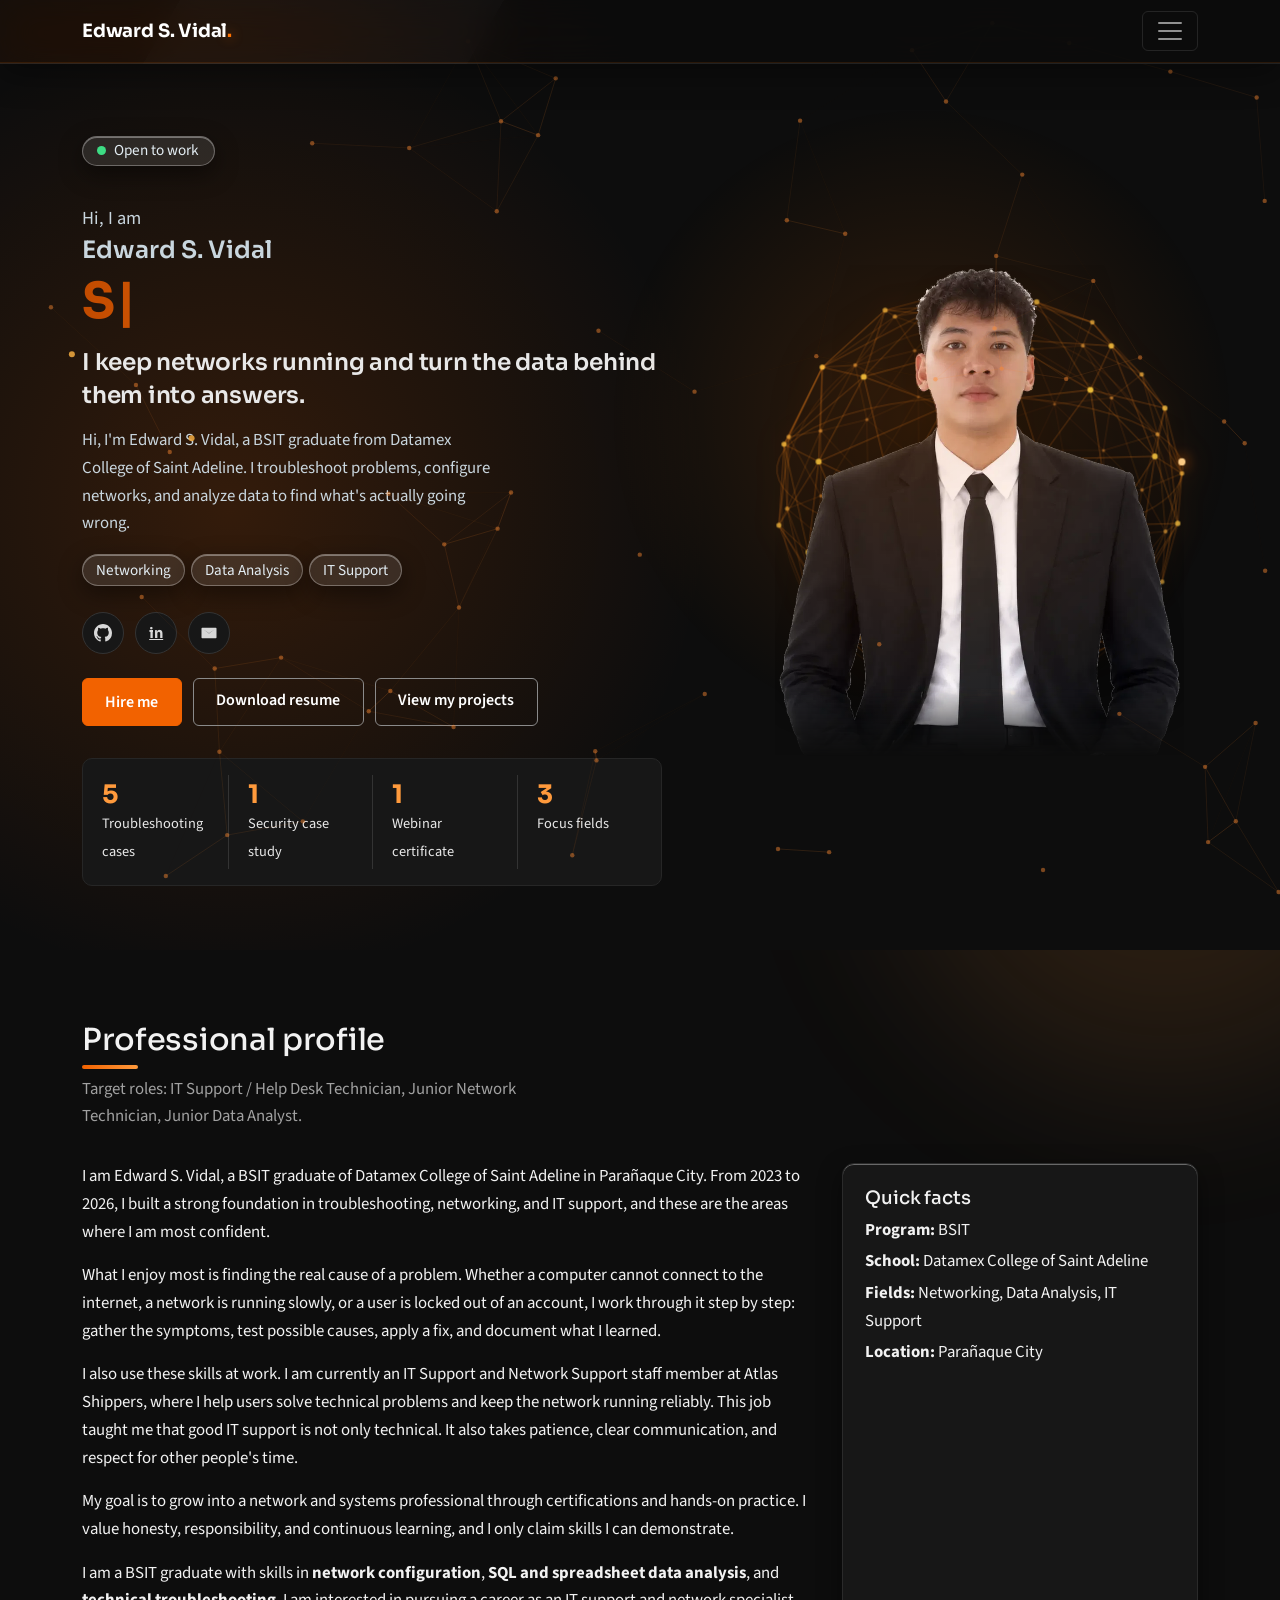
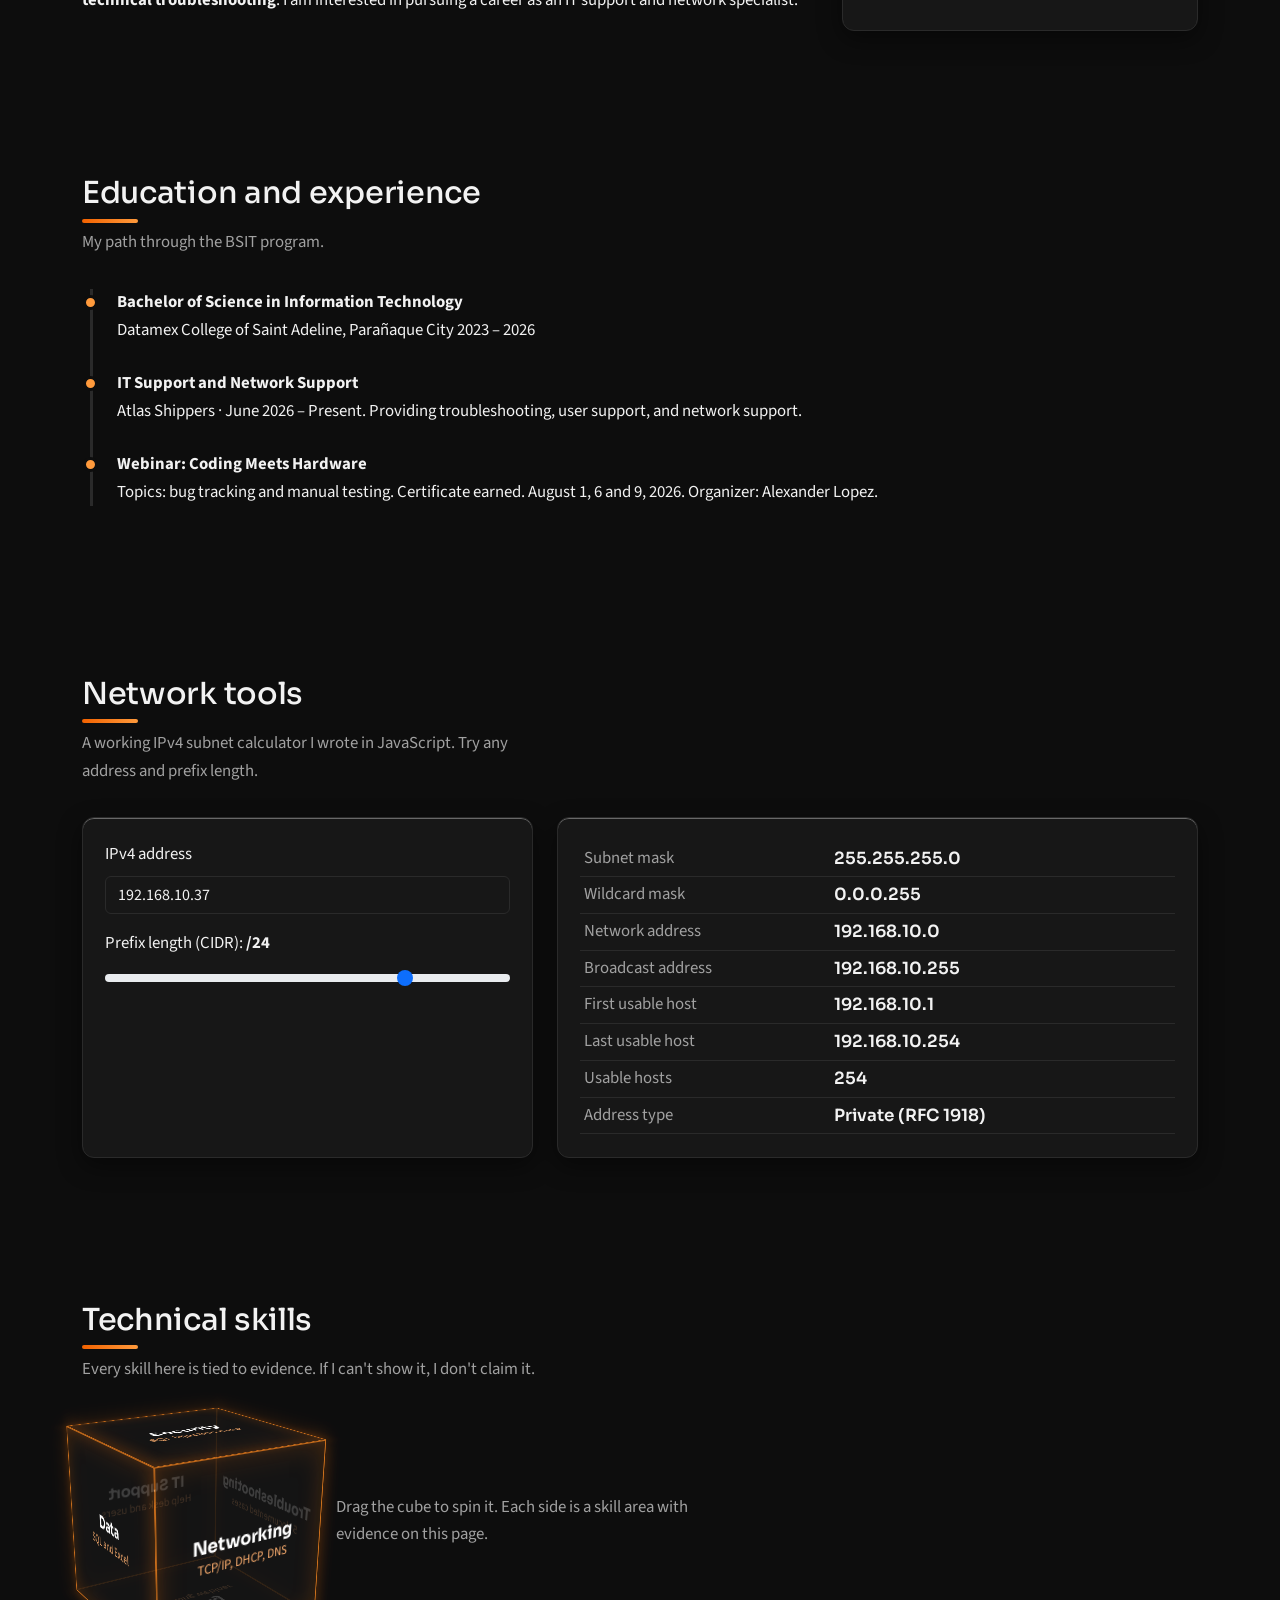
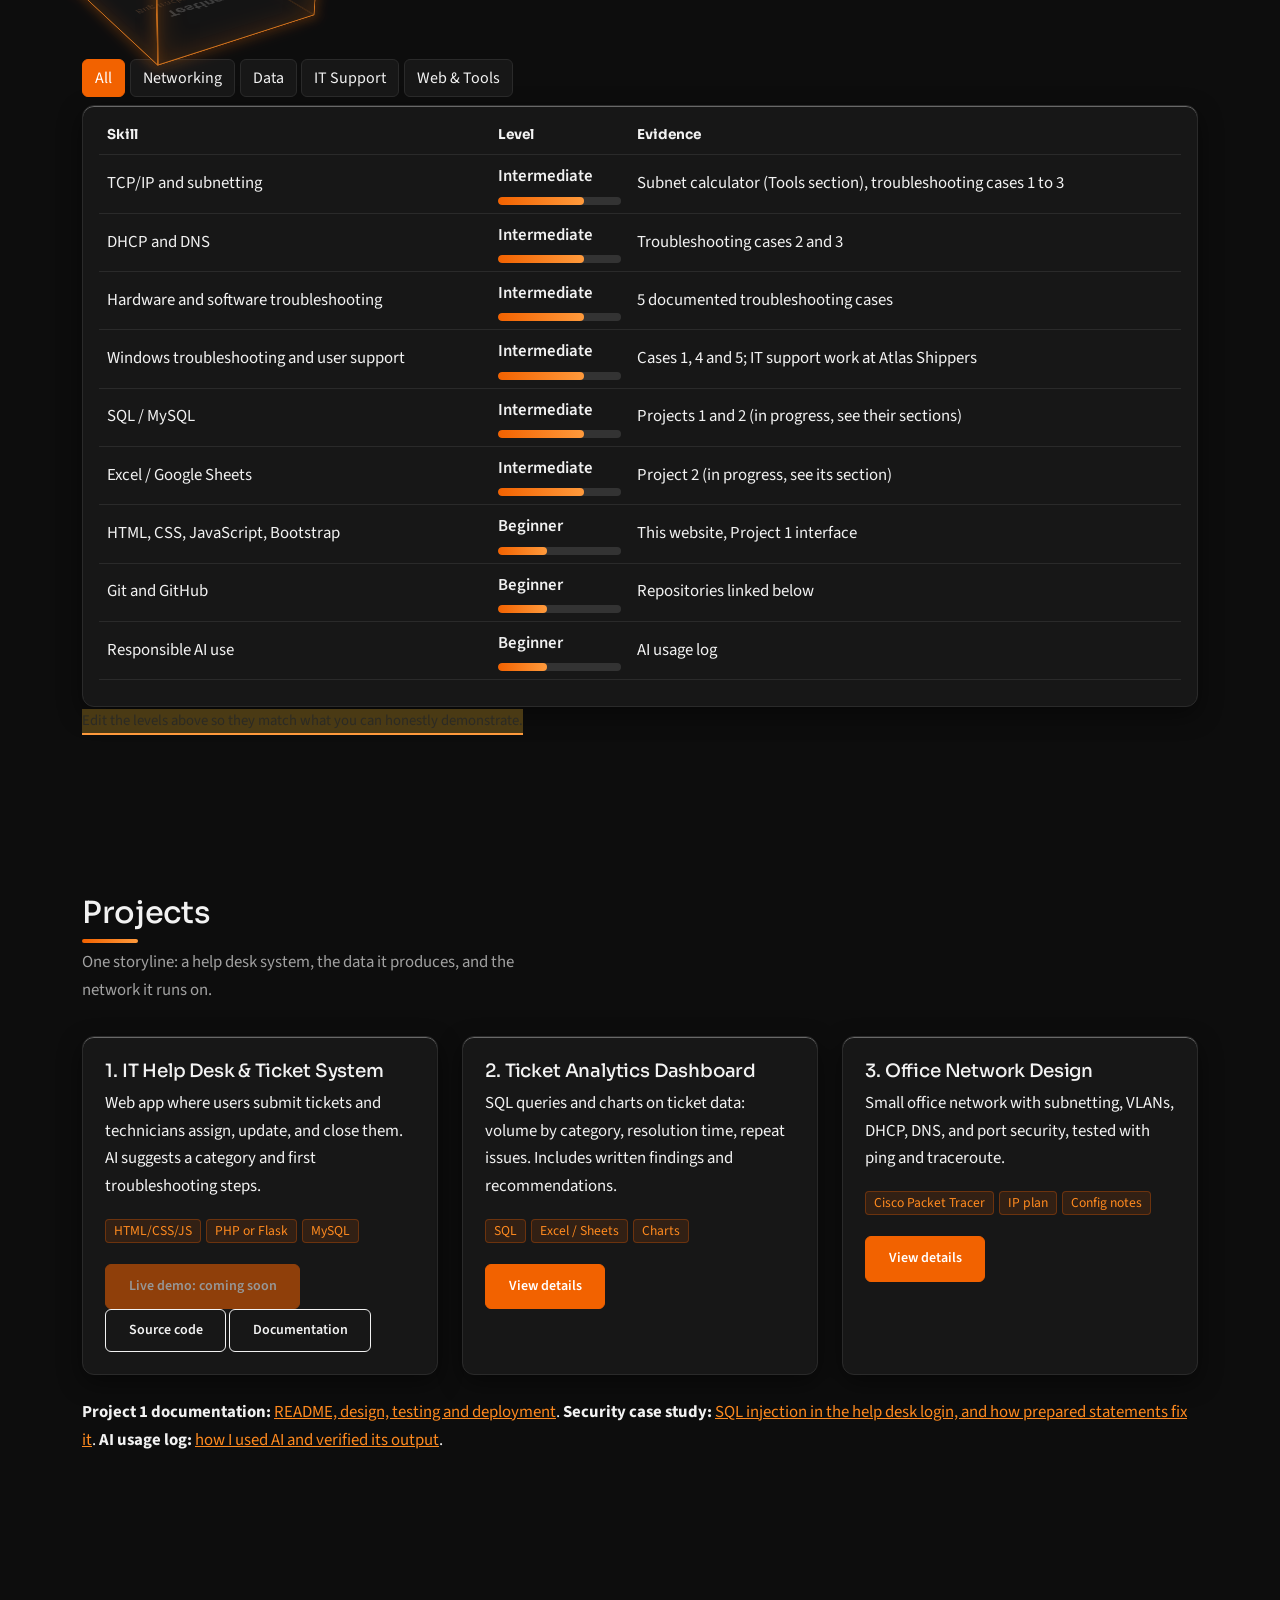
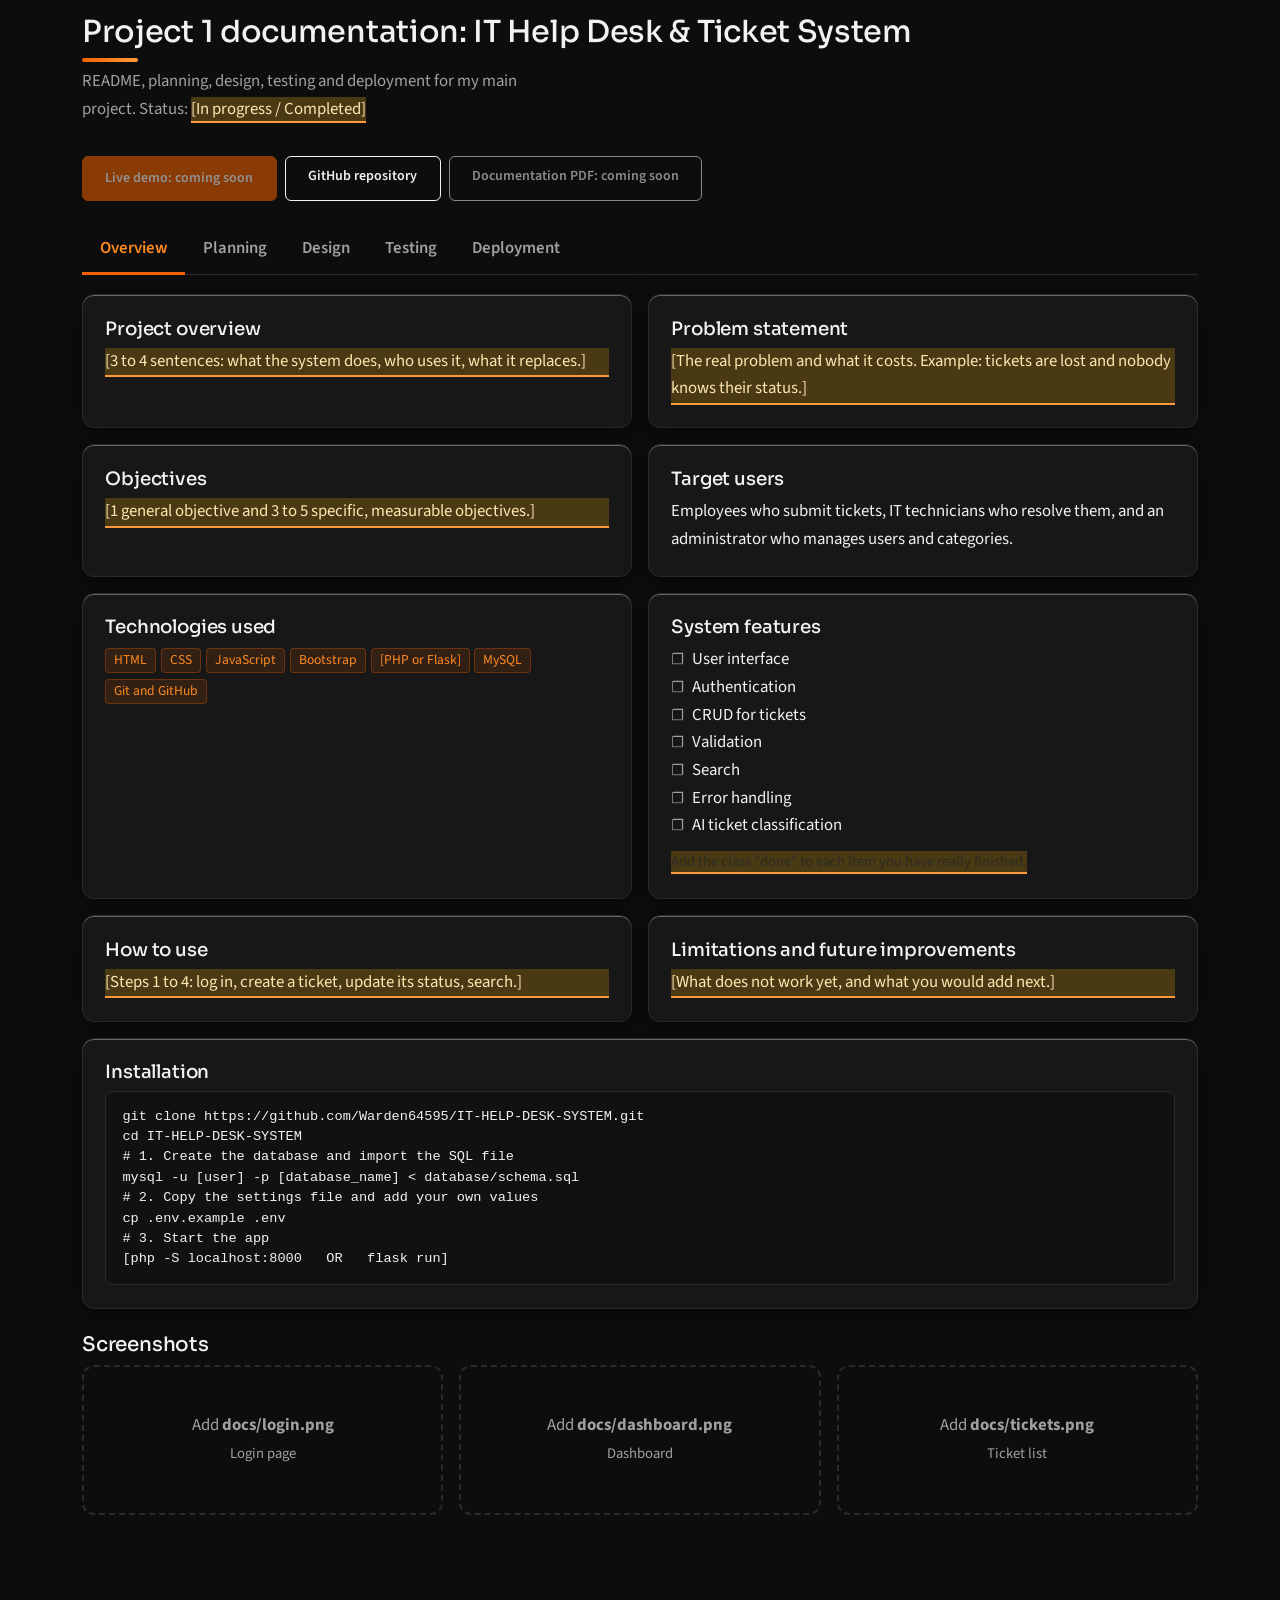
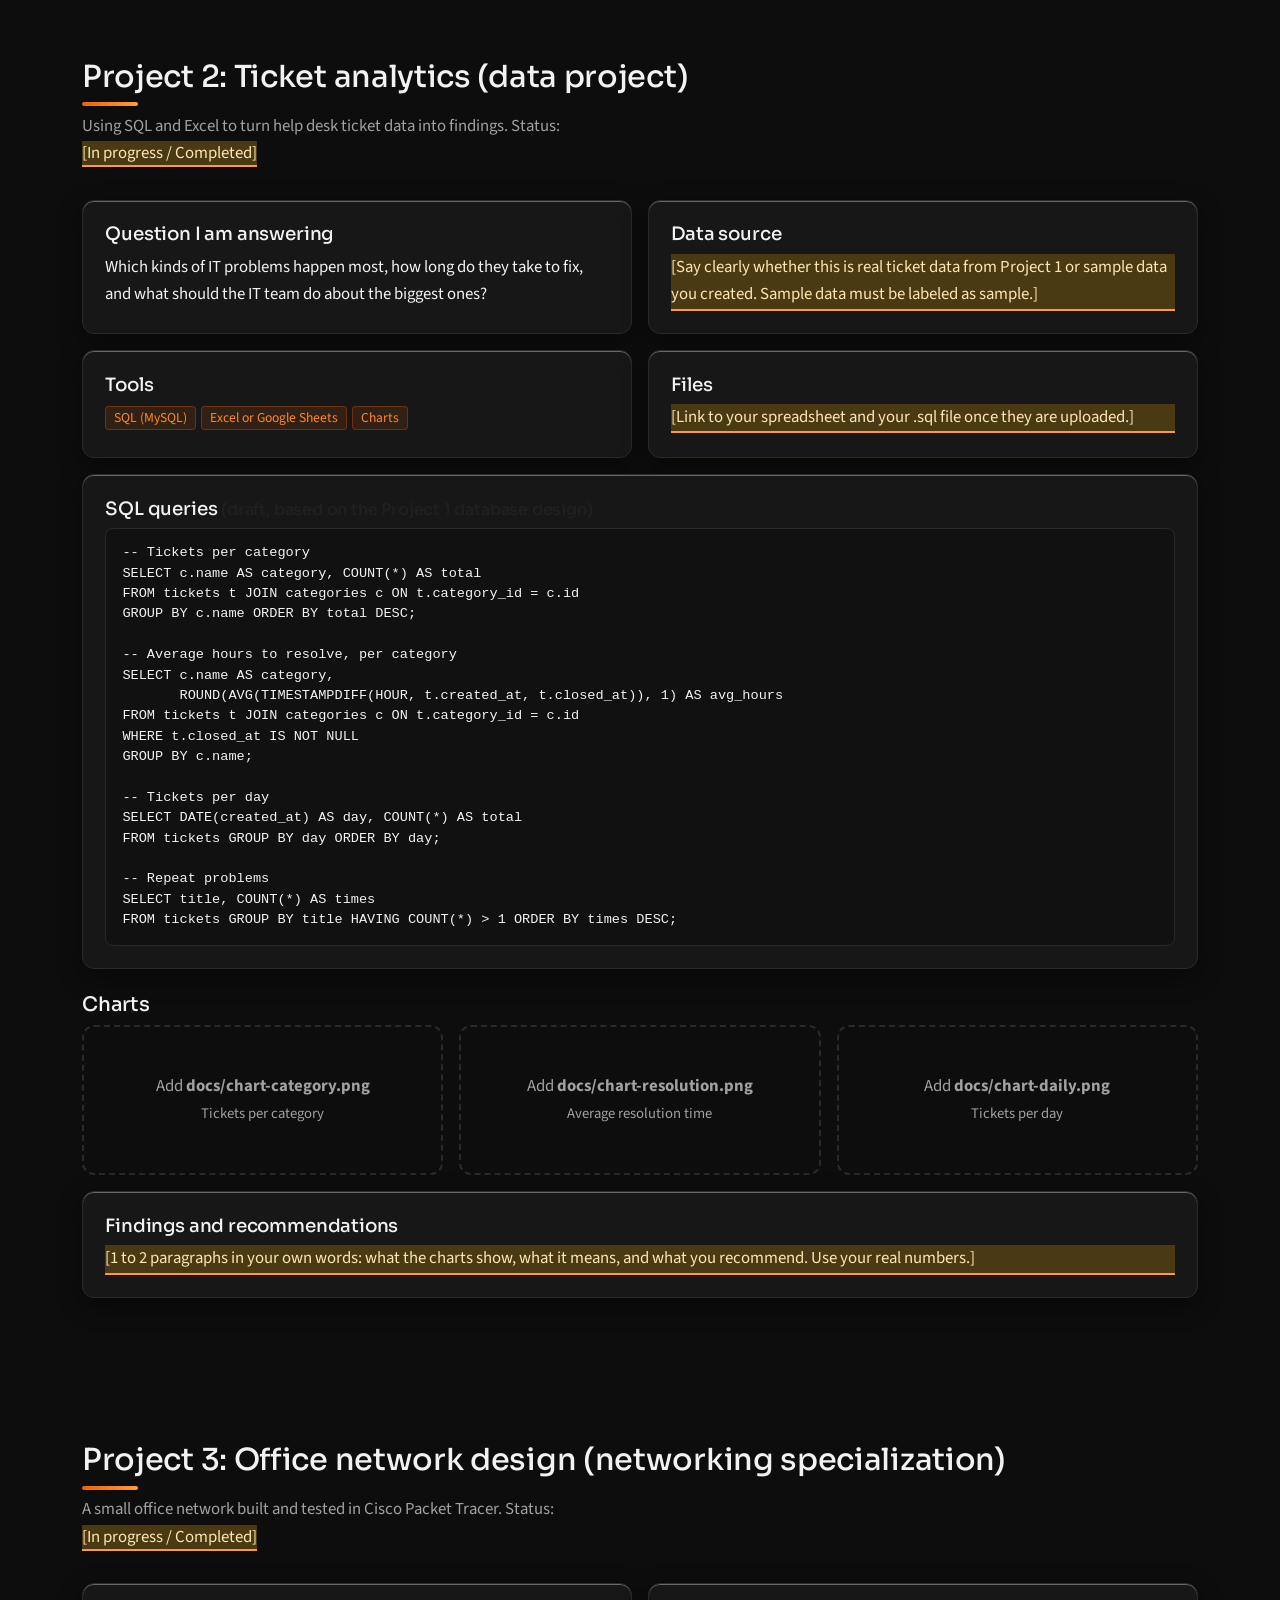
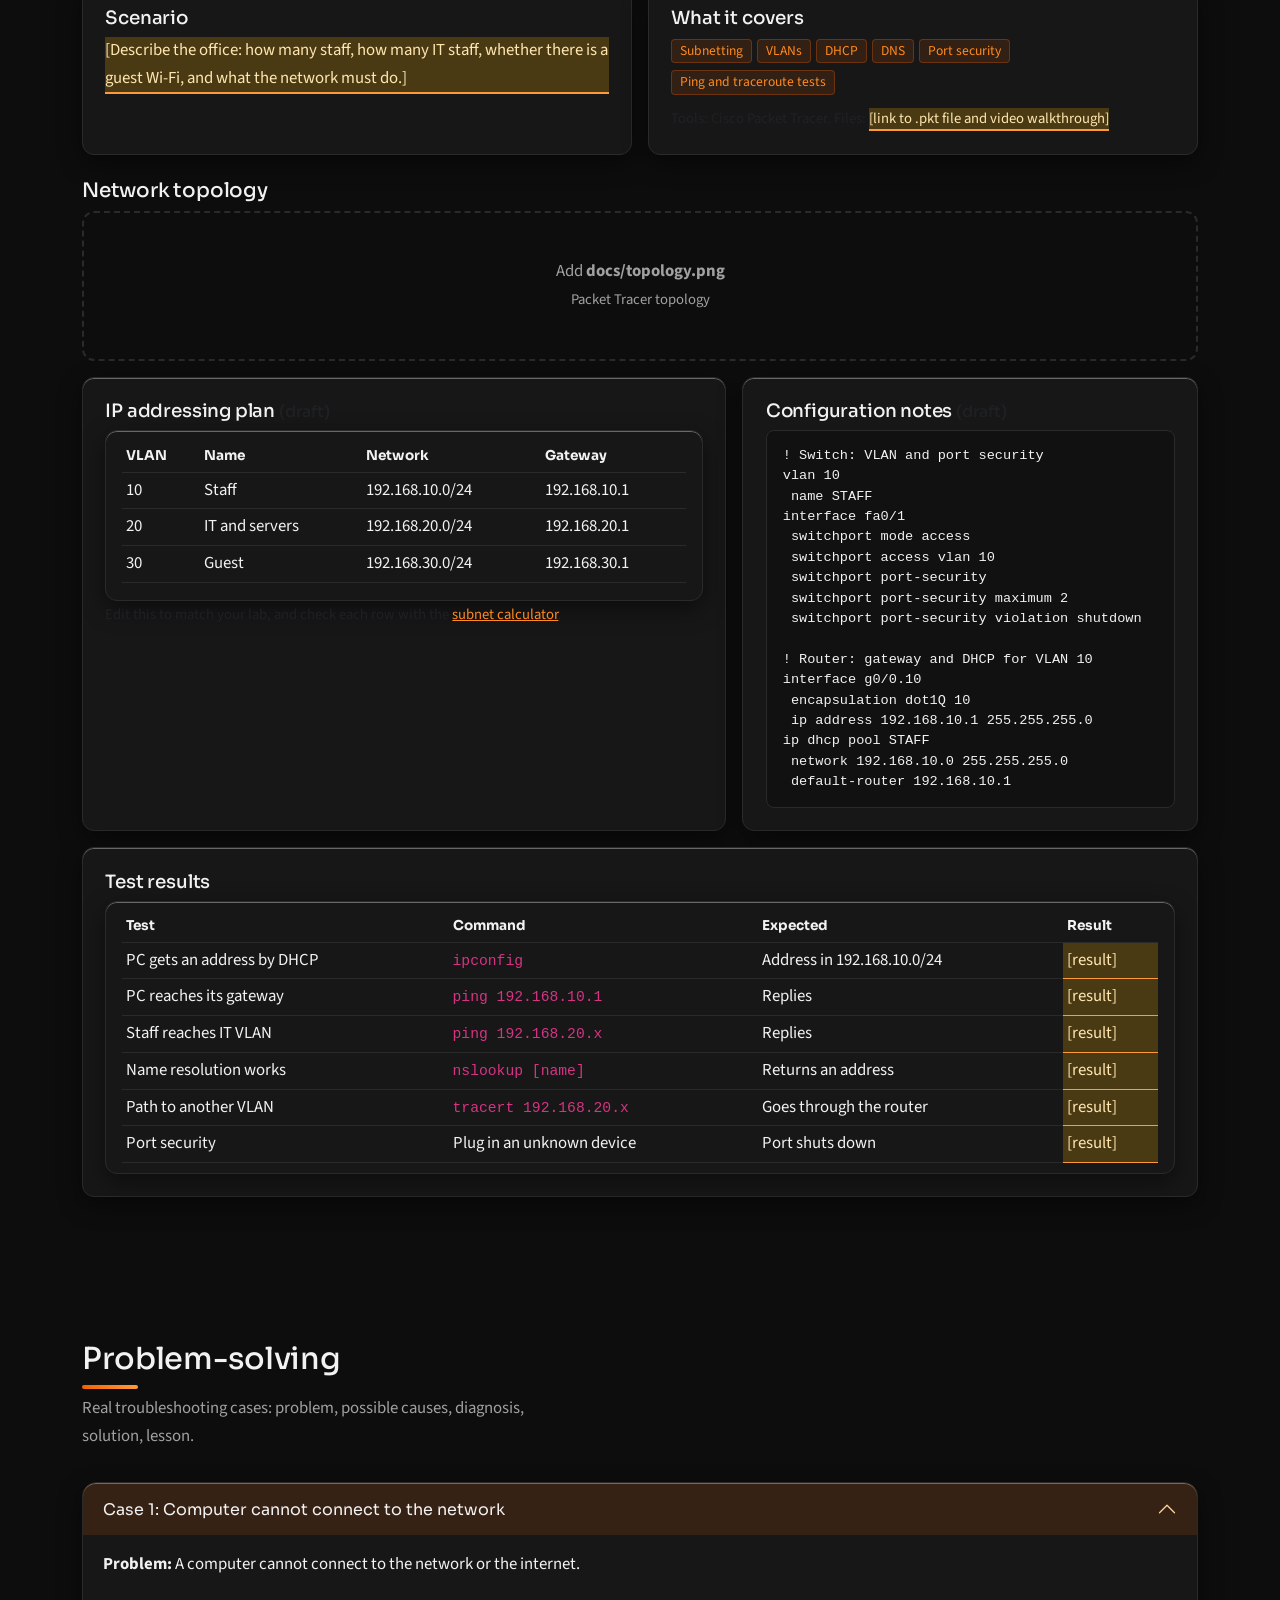
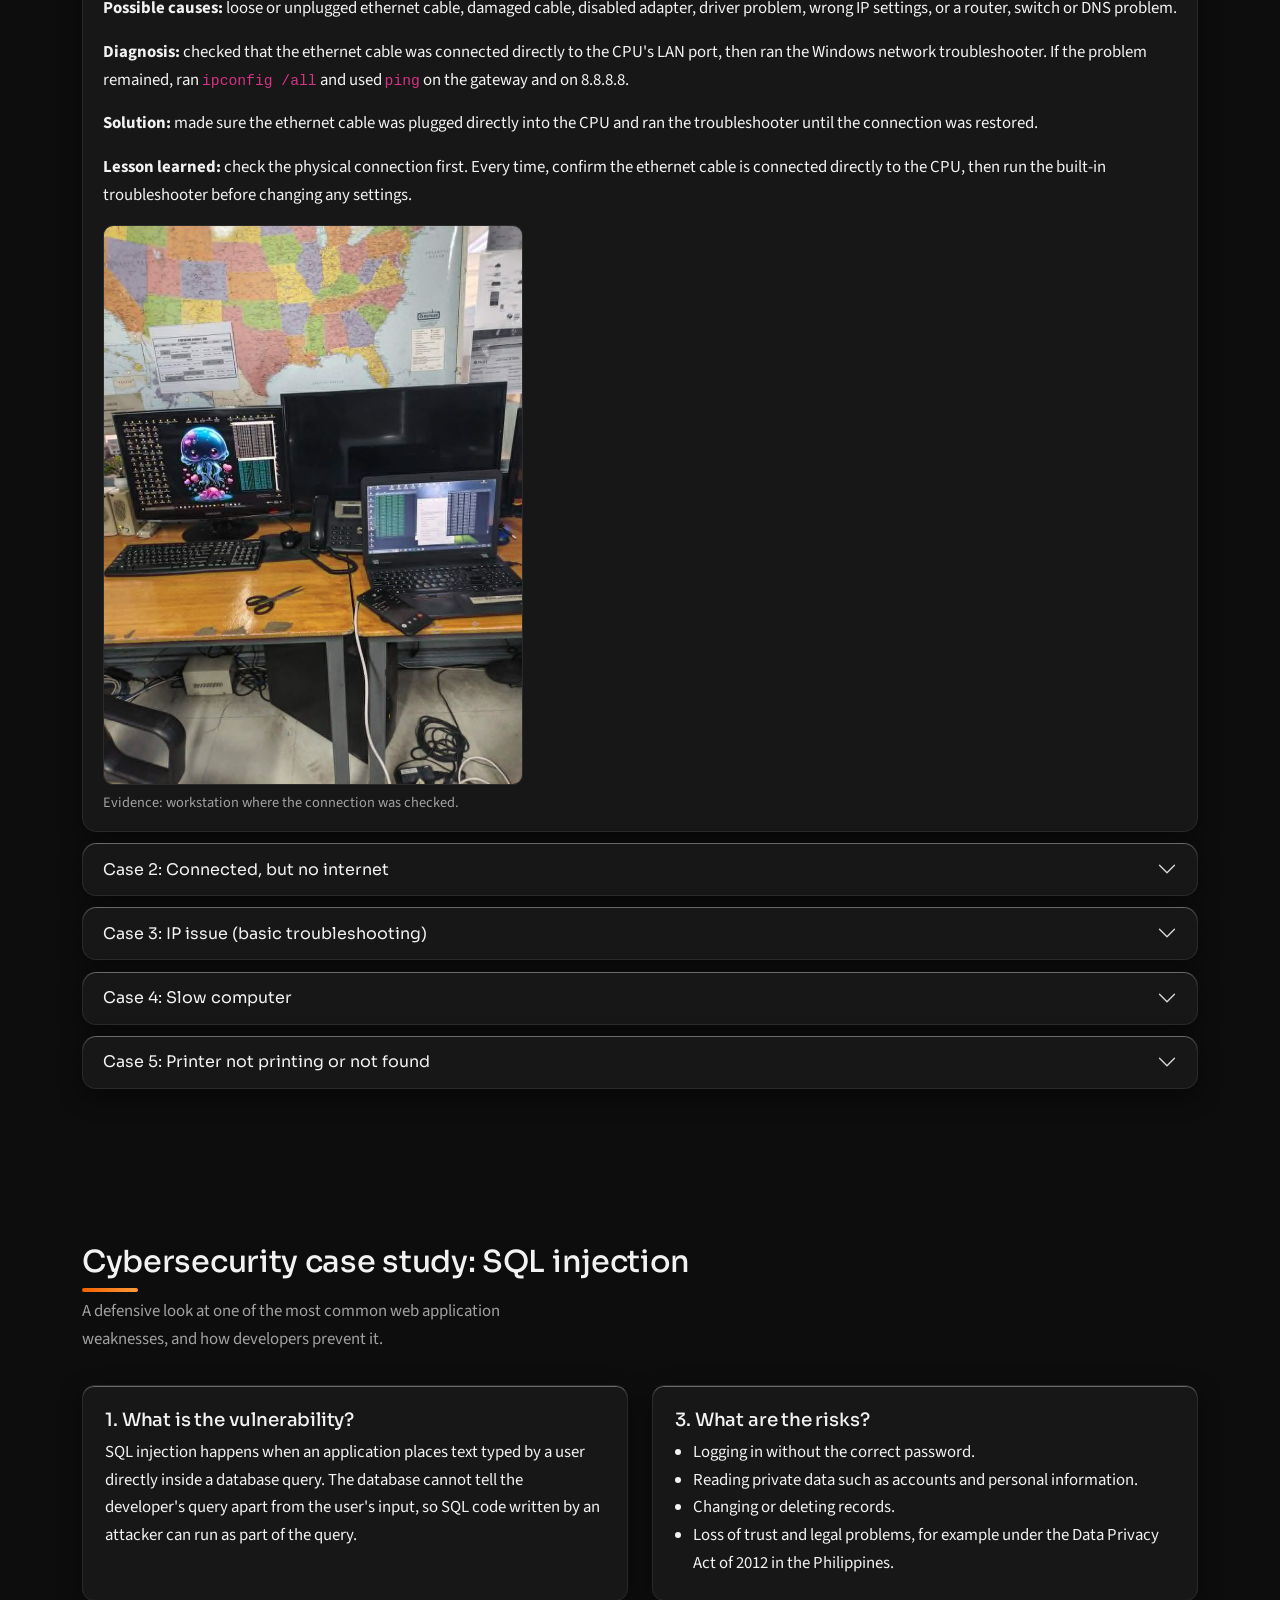
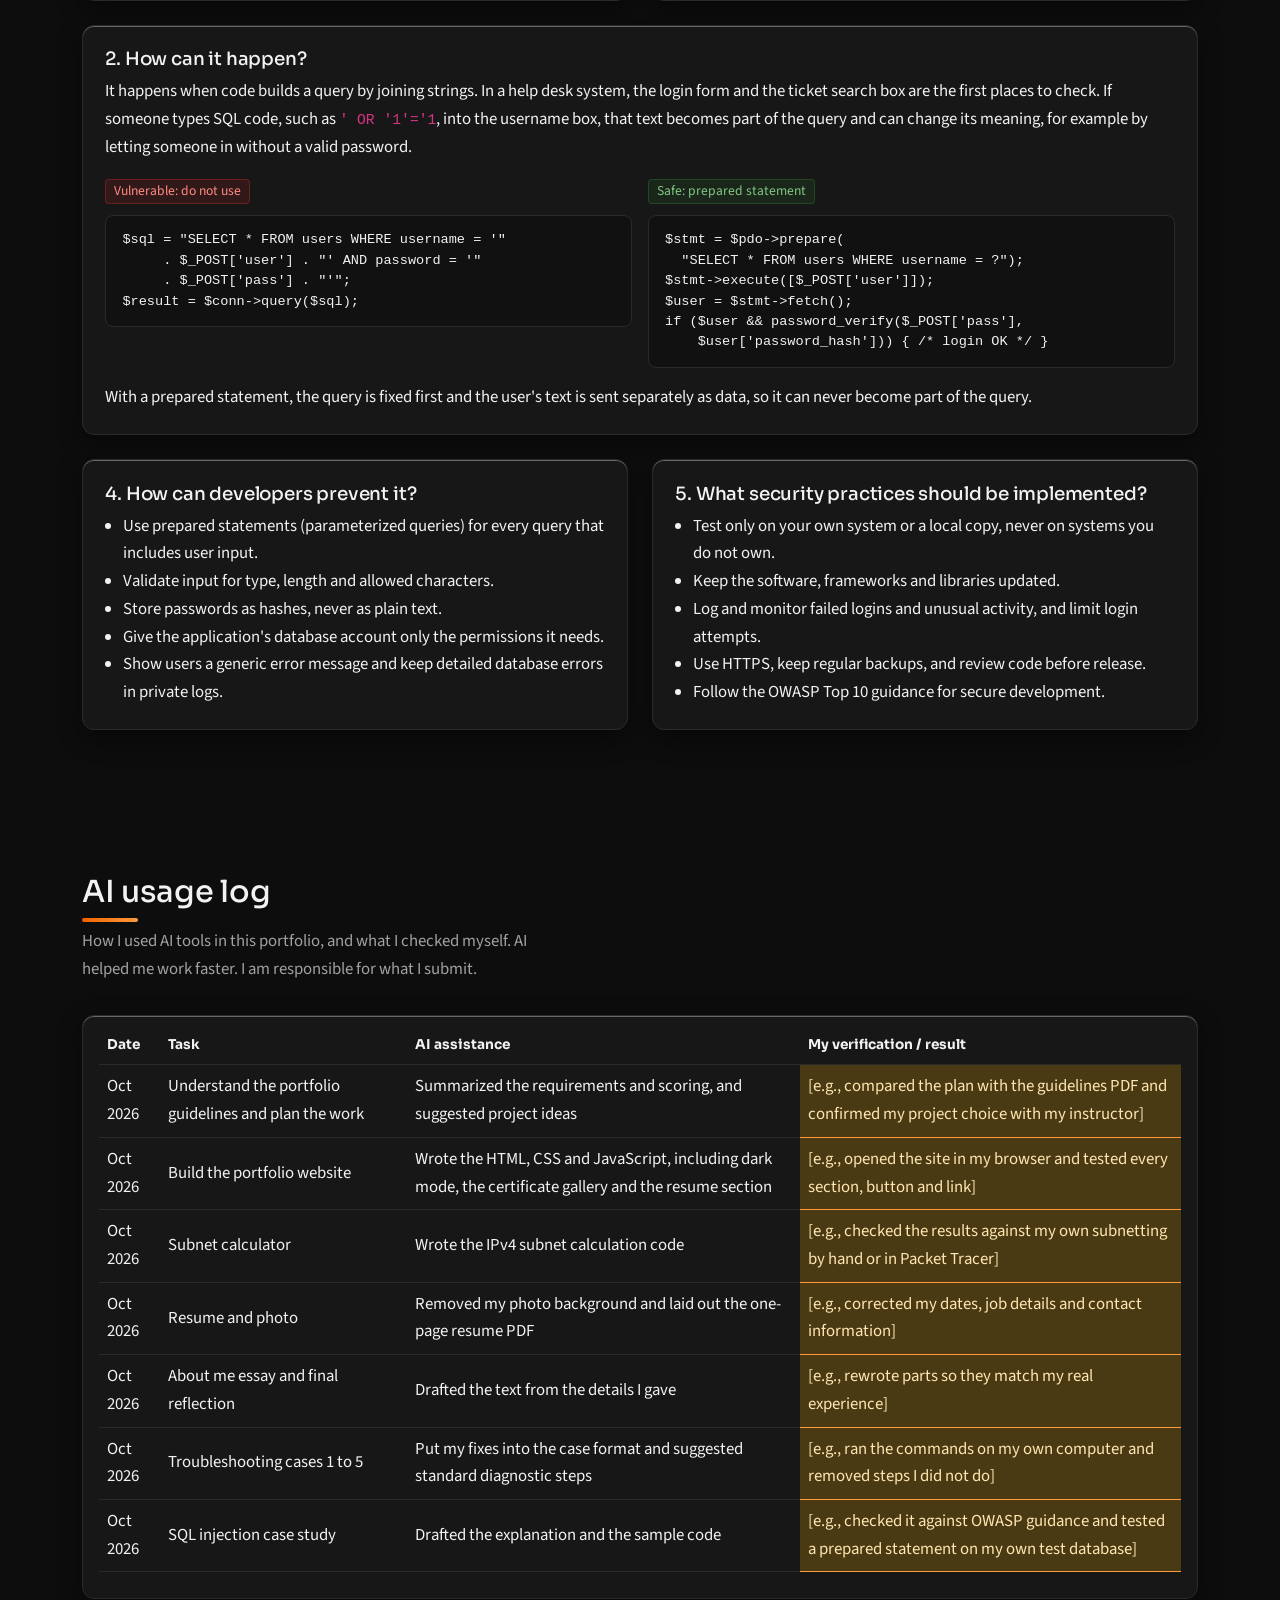
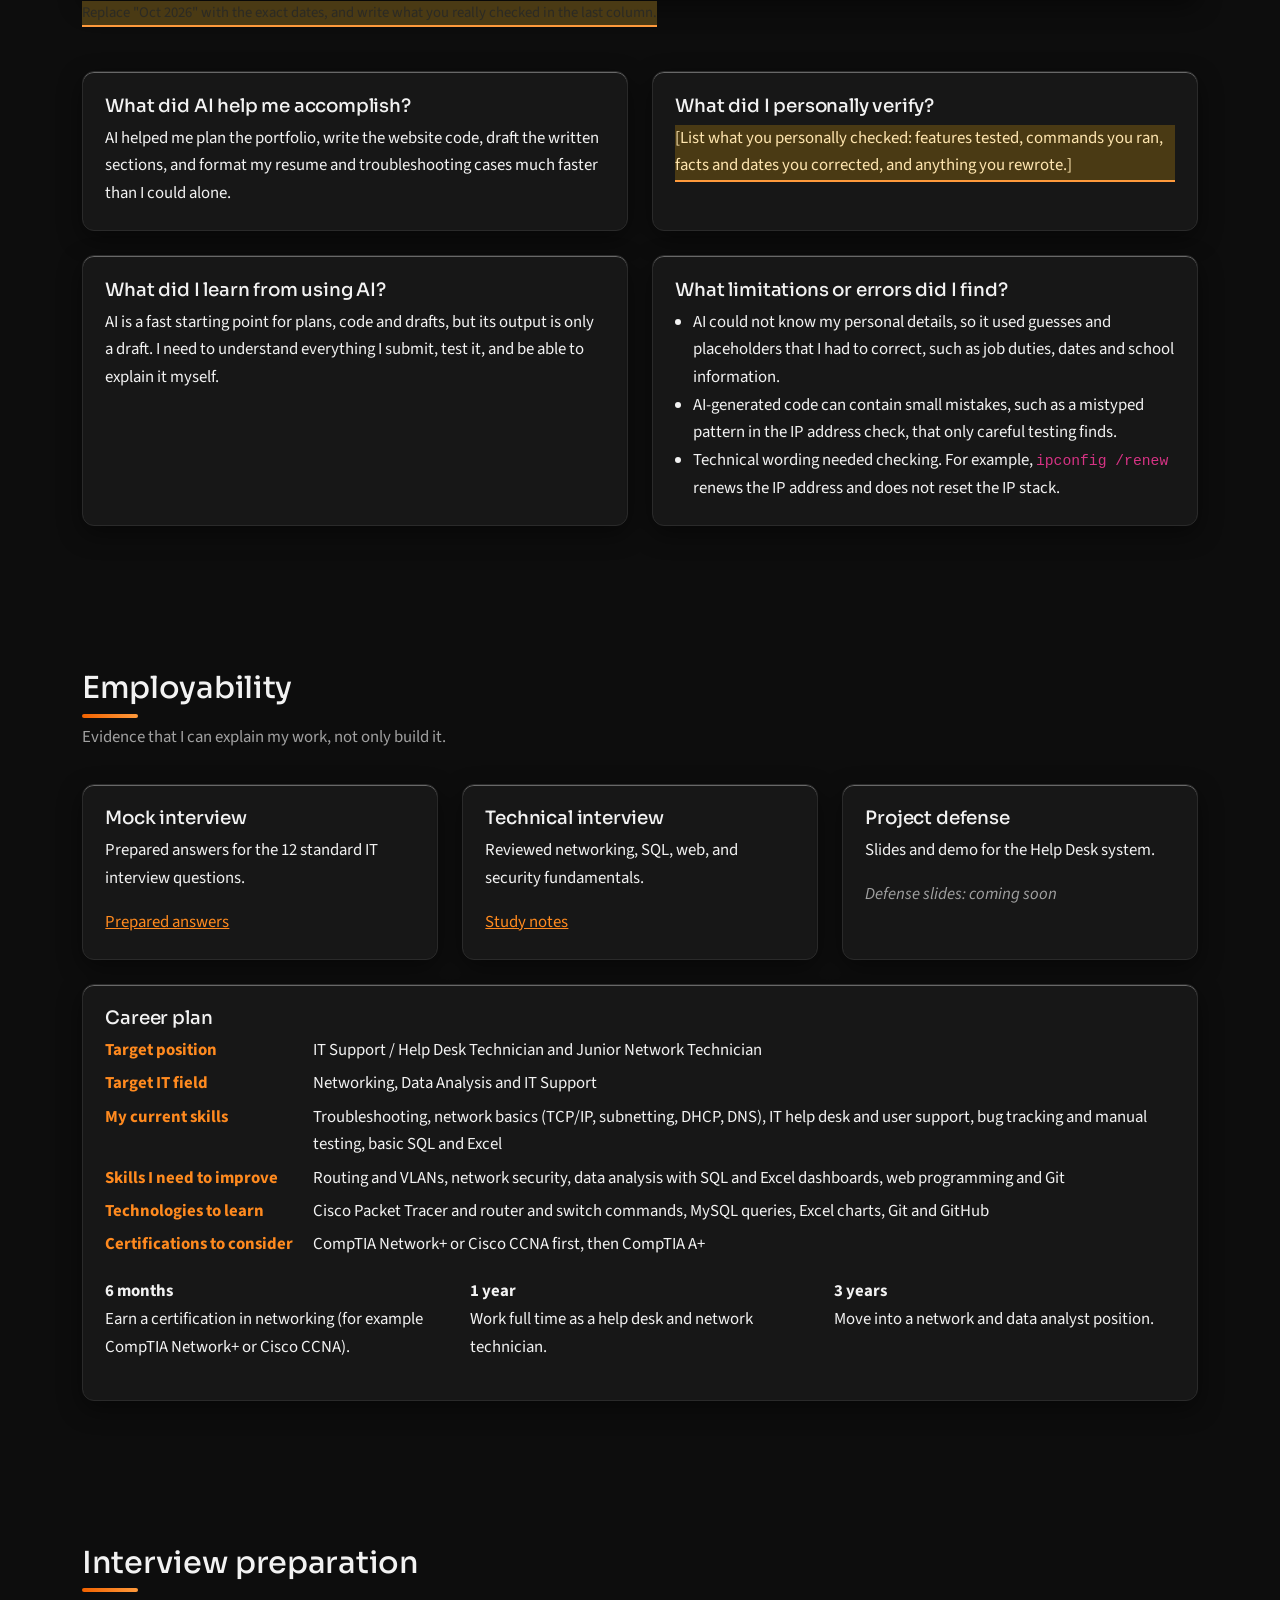
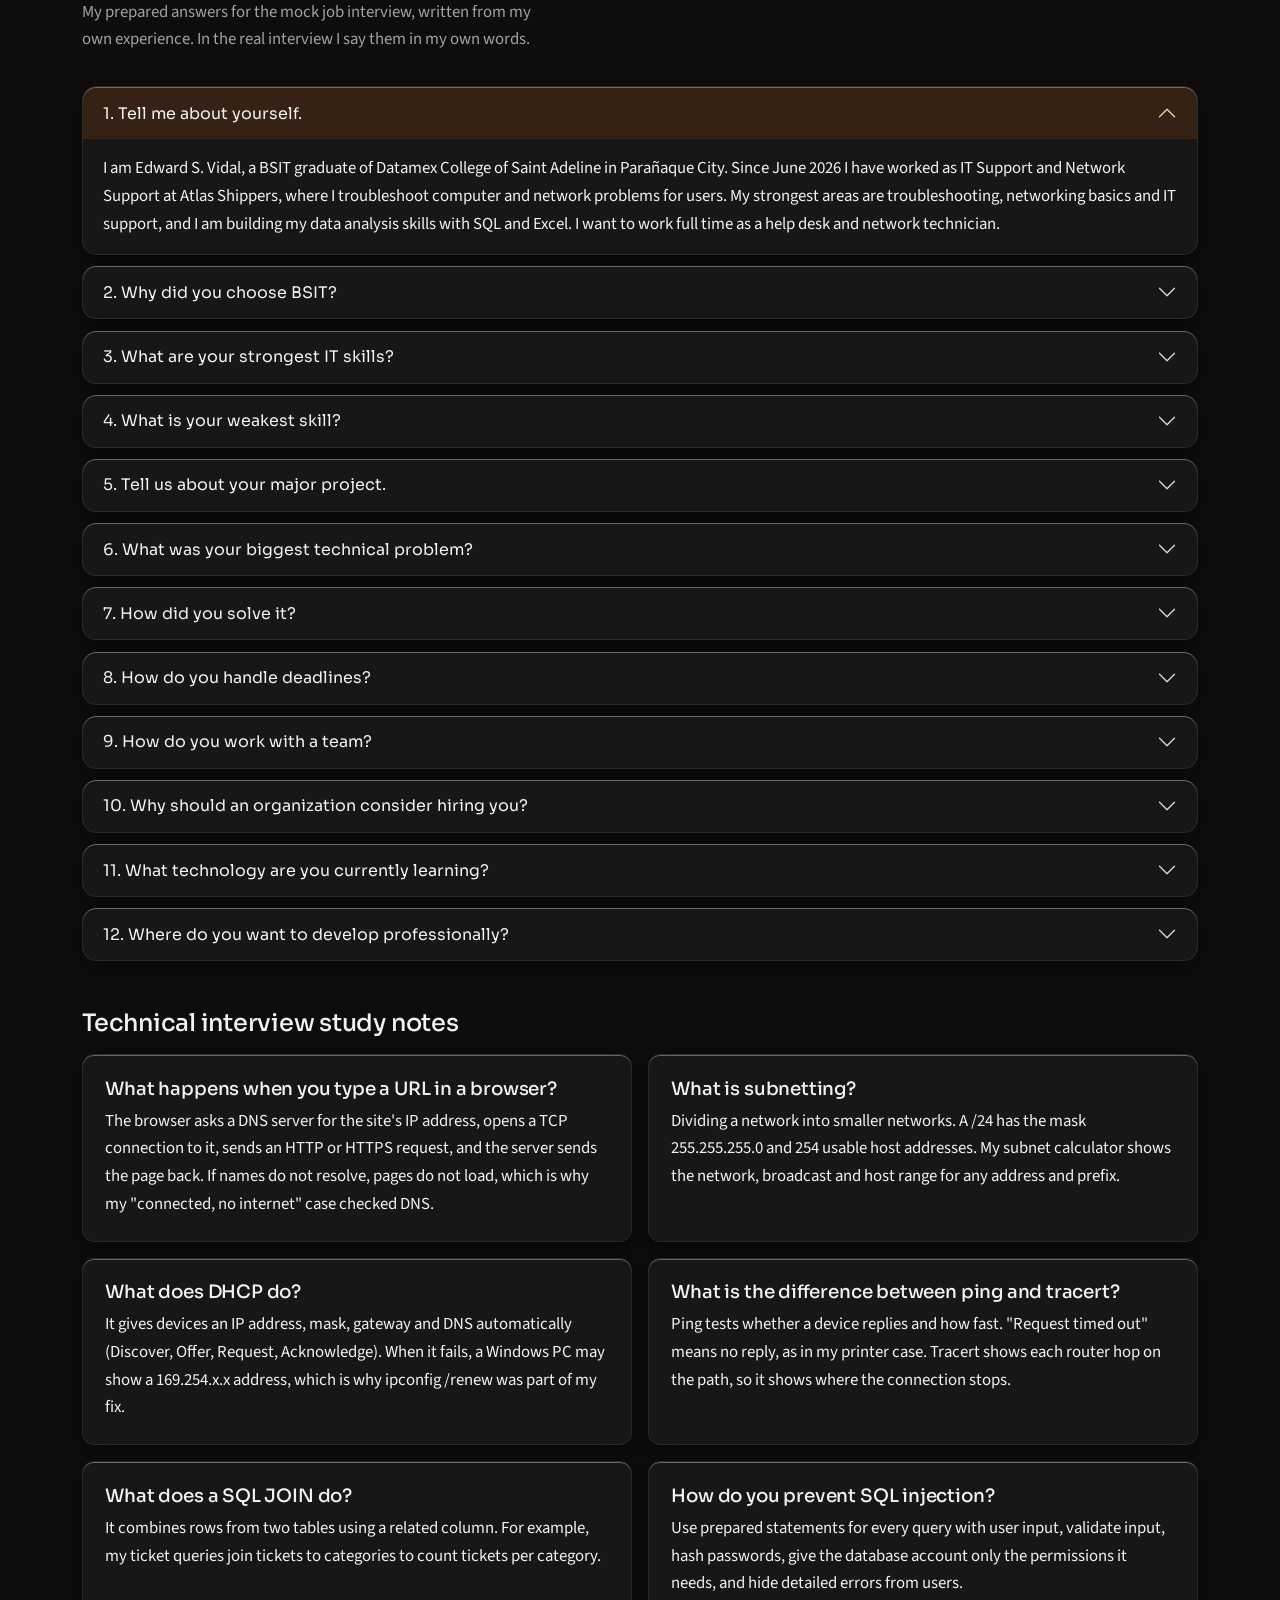
==== commit c6edba84: "Add files via upload" ====
--- a/index.html
+++ b/index.html
@@ -7,14 +7,360 @@
 <link rel="preconnect" href="https://fonts.googleapis.com">
 <link href="https://fonts.googleapis.com/css2?family=Sora:wght@600;700&family=Source+Sans+3:wght@400;600&display=swap" rel="stylesheet">
 <link href="https://cdn.jsdelivr.net/npm/bootstrap@5.3.3/dist/css/bootstrap.min.css" rel="stylesheet">
-<link href="css/style.css" rel="stylesheet">
+<style>
+:root{--ink:#14232e;--paper:#f3f6f8;--card:#fff;--blue:#0b6e99;--amber:#e8a33d;--muted:#55646f;--line:#d5dee4}
+body{font-family:'Source Sans 3',system-ui,sans-serif;background:var(--paper);color:var(--ink);font-size:1.05rem;line-height:1.65}
+h1,h2,h3,h4,.navbar-brand{font-family:'Sora',sans-serif;letter-spacing:-.01em}
+.navbar{background:var(--ink)}
+.navbar .nav-link{color:#c9d6de}.navbar .nav-link:hover,.navbar .nav-link:focus{color:#fff}
+.navbar-brand{color:#fff!important}
+section{padding:4.5rem 0;scroll-margin-top:56px}
+section:nth-of-type(even){background:#fff}
+h2{font-size:1.9rem;margin-bottom:.4rem}
+.lead-sub{color:var(--muted);max-width:60ch;margin-bottom:2rem}
+.btn-main{background:var(--blue);color:#fff;border:0;font-weight:600;padding:.7rem 1.4rem}
+.btn-main:hover{background:#08587a;color:#fff}
+.btn-alt{border:2px solid var(--ink);color:var(--ink);font-weight:600;padding:.6rem 1.4rem}
+.btn-alt:hover{background:var(--ink);color:#fff}
+.hero{background:var(--ink);color:#fff;padding:5rem 0 4rem}
+.hero h1{font-size:clamp(2.2rem,5vw,3.6rem);line-height:1.1}
+.hero p{color:#c9d6de;max-width:52ch}
+.hero .btn-alt{border-color:#fff;color:#fff}.hero .btn-alt:hover{background:#fff;color:var(--ink)}
+.chips span{display:inline-block;border:1px solid #3b5566;border-radius:99px;padding:.15rem .8rem;margin:0 .4rem .4rem 0;font-size:.95rem;color:#e3edf3}
+.topo{width:100%;max-width:440px;height:auto}
+.link{stroke:#3b5566;stroke-width:2}
+.node rect{fill:#1c3342;stroke:#5d8196;stroke-width:1.5}
+.node text{fill:#e3edf3;font:600 12px 'Source Sans 3',sans-serif;text-anchor:middle}
+.packet{fill:var(--amber)}
+.panel{background:var(--card);border:1px solid var(--line);border-radius:6px;padding:1.4rem;height:100%}
+.panel h3{font-size:1.15rem}
+.tag{display:inline-block;background:#e4eff5;color:#08587a;border-radius:4px;padding:0 .5rem;font-size:.85rem;margin:0 .3rem .3rem 0}
+.table{--bs-table-bg:transparent}
+.table th{font-family:'Sora',sans-serif;font-size:.85rem}
+.lvl{font-weight:600;color:var(--blue)}
+.filter .btn{margin:0 .3rem .5rem 0;border:1px solid var(--line);background:#fff;color:var(--ink)}
+.filter .btn.on{background:var(--ink);color:#fff;border-color:var(--ink)}
+.accordion-button:not(.collapsed){background:#e4eff5;color:var(--ink)}
+.ph{background:#fff4de;border-bottom:2px solid var(--amber)}
+footer{background:var(--ink);color:#9fb3c0;padding:1.5rem 0;font-size:.95rem}
+a:focus-visible,button:focus-visible{outline:3px solid var(--amber);outline-offset:2px}
+@media(prefers-reduced-motion:reduce){.packet animateMotion{display:none}}
+/* ---- Enhancements ---- */
+:root{--alt:#fff;--bar:#e4eaee}
+[data-theme=dark]{--paper:#0f1a22;--alt:#142431;--card:#1a2f3e;--ink:#e8f0f5;--muted:#9fb3c0;--line:#2b4254;--bar:#2b4254}
+[data-theme=dark] .navbar,[data-theme=dark] .hero,[data-theme=dark] footer{background:#0a1319}
+[data-theme=dark] .tag{background:#23455a;color:#cfe8f5}
+[data-theme=dark] .table{color:var(--ink);--bs-table-color:var(--ink);--bs-table-border-color:var(--line)}
+[data-theme=dark] .accordion-item,[data-theme=dark] .accordion-button,[data-theme=dark] .form-control{background:var(--card);color:var(--ink);border-color:var(--line)}
+[data-theme=dark] .accordion-button:not(.collapsed){background:#23455a;color:#fff}
+[data-theme=dark] .accordion-button::after{filter:invert(1)}
+[data-theme=dark] .btn-alt{border-color:var(--ink);color:var(--ink)}
+[data-theme=dark] .filter .btn{background:var(--card);color:var(--ink)}
+[data-theme=dark] .filter .btn.on{background:var(--blue);border-color:var(--blue)}
+[data-theme=dark] .ph{background:#4a3a14;color:#ffe6b0}
+body,section,.panel,.navbar{transition:background .3s,color .3s}
+section:nth-of-type(even){background:var(--alt)}
+#bar{position:fixed;top:0;left:0;height:4px;width:0;z-index:2000;background:linear-gradient(90deg,var(--blue),var(--amber))}
+.navbar.scrolled{box-shadow:0 4px 18px rgba(0,0,0,.35)}
+.navbar .nav-link.active{color:#fff;box-shadow:inset 0 -3px 0 var(--amber)}
+#themeBtn{background:none;border:1px solid #3b5566;color:#fff;border-radius:99px;padding:.2rem .8rem;margin-left:.6rem}
+#themeBtn:hover{background:#1c3342}
+.hero{position:relative;overflow:hidden;background:radial-gradient(circle at 85% 20%,#14506c 0,transparent 45%),radial-gradient(circle at 10% 90%,#3a2a0c 0,transparent 40%),var(--ink)}
+.hero::before{content:"";position:absolute;inset:0;background-image:linear-gradient(rgba(255,255,255,.05) 1px,transparent 1px),linear-gradient(90deg,rgba(255,255,255,.05) 1px,transparent 1px);background-size:40px 40px;-webkit-mask-image:linear-gradient(#000,transparent);mask-image:linear-gradient(#000,transparent)}
+.hero .container{position:relative}
+.typing{font-family:'Sora',sans-serif;font-size:1.2rem;color:var(--amber);min-height:1.9rem;margin:.8rem 0 0}
+.typing::after{content:"|";margin-left:2px;animation:blink 1s steps(1) infinite}
+@keyframes blink{50%{opacity:0}}
+.topo{filter:drop-shadow(0 12px 30px rgba(11,110,153,.45));animation:float 6s ease-in-out infinite}
+@keyframes float{50%{transform:translateY(-10px)}}
+.node rect{transition:fill .2s}.node:hover rect{fill:var(--blue)}
+.btn-main,.btn-alt{border-radius:99px;transition:transform .2s,box-shadow .2s,background .2s}
+.btn-main:hover,.btn-alt:hover{transform:translateY(-2px);box-shadow:0 8px 18px rgba(11,110,153,.3)}
+h2{position:relative;padding-bottom:.7rem}
+h2::after{content:"";position:absolute;left:0;bottom:0;width:56px;height:4px;border-radius:2px;background:linear-gradient(90deg,var(--blue),var(--amber))}
+.panel{transition:transform .25s,box-shadow .25s,border-color .25s;border-top:4px solid var(--blue)}
+.panel:hover{transform:translateY(-6px);box-shadow:0 14px 30px rgba(20,35,46,.16);border-color:var(--amber)}
+.stats{background:linear-gradient(90deg,var(--blue),#0a4f70);color:#fff;padding:1.6rem 0}
+.stats .n{font-family:'Sora',sans-serif;font-size:2.4rem;font-weight:700;line-height:1}
+.stats small{opacity:.85}
+.meter{height:8px;border-radius:99px;background:var(--bar);overflow:hidden;min-width:90px;margin-top:.35rem}
+.meter i{display:block;height:100%;width:0;border-radius:99px;background:linear-gradient(90deg,var(--blue),var(--amber));transition:width 1.1s cubic-bezier(.2,.8,.2,1)}
+.table tbody tr{transition:background .2s}.table tbody tr:hover{background:rgba(11,110,153,.08)}
+.rv{opacity:0;transform:translateY(24px);transition:opacity .7s,transform .7s}
+.rv.in{opacity:1;transform:none}
+#top{position:fixed;right:18px;bottom:18px;width:46px;height:46px;border:0;border-radius:50%;background:var(--amber);color:var(--ink);font-size:1.3rem;font-weight:700;box-shadow:0 6px 16px rgba(0,0,0,.3);opacity:0;pointer-events:none;transition:opacity .3s,transform .2s;z-index:1500}
+#top.show{opacity:1;pointer-events:auto}#top:hover{transform:translateY(-3px)}
+section,.stats,footer,.hero{position:relative;z-index:1}
+#bg{position:fixed;inset:0;width:100%;height:100%;z-index:2;pointer-events:none}
+section:nth-of-type(even){background:rgba(255,255,255,.8)}
+[data-theme=dark] section:nth-of-type(even){background:rgba(20,36,49,.8)}
+.glow{position:fixed;width:42vmax;height:42vmax;border-radius:50%;filter:blur(90px);opacity:.16;pointer-events:none;z-index:0;animation:drift 22s ease-in-out infinite alternate}
+.glow.a{background:var(--blue);top:-12vmax;left:-10vmax}
+.glow.b{background:var(--amber);bottom:-14vmax;right:-12vmax;animation-delay:-9s}
+@keyframes drift{to{transform:translate(12vw,10vh) scale(1.2)}}
+.photo{text-align:center;margin:0 0 1.2rem}
+.ring{position:relative;width:200px;height:200px;margin:0 auto 1rem;border-radius:50%;padding:6px;background:conic-gradient(var(--blue),var(--amber),var(--blue));animation:spin 10s linear infinite}
+.ring::before{content:"";position:absolute;inset:6px;border-radius:50%;background:var(--card)}
+.ring img,.ring .ini{position:absolute;inset:10px;width:calc(100% - 20px);height:calc(100% - 20px);border-radius:50%}
+.ring img{object-fit:cover;z-index:2}
+.ring .ini{display:flex;align-items:center;justify-content:center;font:700 2.6rem 'Sora',sans-serif;color:var(--blue);background:var(--card);z-index:1}
+@keyframes spin{to{transform:rotate(360deg)}}
+.ring img,.ring .ini{animation:spin 10s linear infinite reverse}
+@media(prefers-reduced-motion:reduce){.ring,.ring img,.ring .ini{animation:none}}
+@media(prefers-reduced-motion:reduce){.glow{animation:none}.topo,.typing::after{animation:none}.rv{opacity:1;transform:none;transition:none}.meter i{transition:none}}
+.ring{width:220px;height:220px}
+.hero .photo{margin-bottom:1.4rem}
+.topo{max-width:300px;display:block;margin:0 auto}
+.open{display:inline-flex;align-items:center;gap:.5rem;border:1px solid #3b5566;border-radius:99px;padding:.1rem .9rem;font-size:.95rem;color:#e3edf3;margin-bottom:1rem}
+.open i{width:9px;height:9px;border-radius:50%;background:#3ddc84;box-shadow:0 0 0 0 rgba(61,220,132,.7);animation:pulse 1.8s infinite}
+@keyframes pulse{to{box-shadow:0 0 0 10px rgba(61,220,132,0)}}
+.tl{border-left:3px solid var(--line);padding-left:1.5rem;margin-left:.5rem}
+.tl .it{position:relative;margin-bottom:1.6rem}
+.tl .it::before{content:"";position:absolute;left:-2.1rem;top:.4rem;width:15px;height:15px;border-radius:50%;background:var(--amber);border:3px solid var(--paper)}
+#sres td:first-child{color:var(--muted);width:42%}
+#sres td:last-child{font-family:'Sora',sans-serif;font-weight:600}
+#spf{accent-color:var(--blue)}
+#toast{position:fixed;left:50%;bottom:24px;transform:translate(-50%,30px);background:var(--ink);color:#fff;padding:.5rem 1.2rem;border-radius:99px;opacity:0;transition:.3s;z-index:3000;pointer-events:none}
+#toast.show{opacity:1;transform:translate(-50%,0)}
+[data-theme=dark] #toast{background:var(--blue)}
+@media(prefers-reduced-motion:reduce){.open i{animation:none}}
+/* ===== Glassmorphism ===== */
+:root{--glass:rgba(255,255,255,.34);--glass-b:rgba(255,255,255,.65);--glass-s:0 8px 32px rgba(31,70,110,.16);--blur:blur(18px) saturate(170%)}
+[data-theme=dark]{--glass:rgba(255,255,255,.07);--glass-b:rgba(255,255,255,.16);--glass-s:0 8px 32px rgba(0,0,0,.4)}
+body{background:radial-gradient(circle at 12% 8%,#9fd6f2 0,transparent 42%),radial-gradient(circle at 90% 30%,#ffd9a0 0,transparent 40%),radial-gradient(circle at 30% 95%,#c6b8ff 0,transparent 45%),#e8f1f8;background-attachment:fixed}
+[data-theme=dark] body{background:radial-gradient(circle at 12% 8%,#12506d 0,transparent 42%),radial-gradient(circle at 90% 30%,#5a3d0e 0,transparent 40%),radial-gradient(circle at 30% 95%,#3a2f78 0,transparent 45%),#08121a;background-attachment:fixed}
+.glow{opacity:.35}
+section:nth-of-type(even),[data-theme=dark] section:nth-of-type(even){background:transparent}
+.navbar{background:rgba(20,35,46,.5);-webkit-backdrop-filter:var(--blur);backdrop-filter:var(--blur);border-bottom:1px solid rgba(255,255,255,.18)}
+.hero{background:radial-gradient(circle at 80% 20%,rgba(30,140,190,.7) 0,transparent 45%),radial-gradient(circle at 10% 90%,rgba(232,163,61,.35) 0,transparent 40%),linear-gradient(135deg,#0f2a3b,#14506c 60%,#1b3a52)}
+[data-theme=dark] .hero{background:radial-gradient(circle at 80% 20%,rgba(30,140,190,.45) 0,transparent 45%),radial-gradient(circle at 10% 90%,rgba(232,163,61,.2) 0,transparent 40%),linear-gradient(135deg,#08141d,#0e3347 60%,#0f2230)}
+.panel,.accordion-item,.table-responsive,.photo,.open,.chips span{background:var(--glass);border:1px solid var(--glass-b);-webkit-backdrop-filter:var(--blur);backdrop-filter:var(--blur);box-shadow:var(--glass-s),inset 0 1px 0 rgba(255,255,255,.35)}
+.panel{border-radius:18px;border-top:1px solid var(--glass-b)}
+.panel:hover{box-shadow:0 18px 44px rgba(11,110,153,.28),inset 0 1px 0 rgba(255,255,255,.5);border-color:rgba(255,255,255,.85)}
+[data-theme=dark] .panel:hover{border-color:rgba(255,255,255,.35)}
+.accordion-item{border-radius:14px!important;margin-bottom:.7rem;overflow:hidden}
+.accordion-button,[data-theme=dark] .accordion-button{background:transparent;color:var(--ink);box-shadow:none}
+.accordion-button:not(.collapsed),[data-theme=dark] .accordion-button:not(.collapsed){background:rgba(11,110,153,.18);color:var(--ink)}
+.accordion-body{color:var(--ink)}
+.table-responsive{border-radius:18px;padding:.6rem 1rem}
+.table{--bs-table-color:var(--ink);--bs-table-border-color:var(--glass-b);color:var(--ink)}
+.photo{border-radius:28px;padding:1.4rem 1rem}
+.hero .photo{background:rgba(255,255,255,.1);border-color:rgba(255,255,255,.3)}
+.ring::before,.ring .ini{background:rgba(255,255,255,.14)}
+.ring .ini{color:#fff;-webkit-backdrop-filter:blur(8px);backdrop-filter:blur(8px)}
+.node rect{fill:rgba(255,255,255,.14);stroke:rgba(255,255,255,.45)}
+.open,.chips span{border-color:rgba(255,255,255,.3);background:rgba(255,255,255,.1)}
+.stats{background:linear-gradient(90deg,rgba(11,110,153,.65),rgba(10,79,112,.6));-webkit-backdrop-filter:var(--blur);backdrop-filter:var(--blur);border-block:1px solid rgba(255,255,255,.3)}
+.btn-main{background:linear-gradient(135deg,rgba(30,150,200,.95),rgba(11,110,153,.95));border:1px solid rgba(255,255,255,.45);box-shadow:0 6px 20px rgba(11,110,153,.35),inset 0 1px 0 rgba(255,255,255,.45)}
+.btn-alt,[data-theme=dark] .btn-alt{background:var(--glass);border:1px solid var(--glass-b);color:var(--ink);-webkit-backdrop-filter:var(--blur);backdrop-filter:var(--blur)}
+.btn-alt:hover,[data-theme=dark] .btn-alt:hover{background:rgba(255,255,255,.55);color:#14232e}
+.hero .btn-alt{color:#fff;border-color:rgba(255,255,255,.45);background:rgba(255,255,255,.12)}
+.hero .btn-alt:hover{background:rgba(255,255,255,.3);color:#fff}
+.filter .btn,[data-theme=dark] .filter .btn{background:var(--glass);border:1px solid var(--glass-b);color:var(--ink);-webkit-backdrop-filter:var(--blur);backdrop-filter:var(--blur)}
+.filter .btn.on,[data-theme=dark] .filter .btn.on{background:var(--blue);color:#fff;border-color:rgba(255,255,255,.4)}
+.tag,[data-theme=dark] .tag{background:rgba(11,110,153,.16);color:var(--ink);border:1px solid rgba(11,110,153,.3)}
+.form-control,[data-theme=dark] .form-control{background:rgba(255,255,255,.4);border:1px solid var(--glass-b);color:var(--ink);-webkit-backdrop-filter:blur(8px);backdrop-filter:blur(8px)}
+[data-theme=dark] .form-control{background:rgba(255,255,255,.08)}
+.form-control:focus{box-shadow:0 0 0 3px rgba(232,163,61,.5);border-color:var(--amber)}
+.meter{background:rgba(255,255,255,.45)}[data-theme=dark] .meter{background:rgba(255,255,255,.12)}
+#toast{background:rgba(20,35,46,.6);-webkit-backdrop-filter:var(--blur);backdrop-filter:var(--blur);border:1px solid rgba(255,255,255,.3)}
+footer,[data-theme=dark] footer{background:rgba(20,35,46,.55);-webkit-backdrop-filter:var(--blur);backdrop-filter:var(--blur);border-top:1px solid rgba(255,255,255,.18)}
+#top{background:rgba(232,163,61,.8);-webkit-backdrop-filter:var(--blur);backdrop-filter:var(--blur);border:1px solid rgba(255,255,255,.6)}
+@supports not ((backdrop-filter:blur(1px)) or (-webkit-backdrop-filter:blur(1px))){:root{--glass:rgba(255,255,255,.88)}[data-theme=dark]{--glass:rgba(26,47,62,.92)}.navbar,footer{background:#14232e}}
+/* ===== Redesign from reference: charcoal + orange ===== */
+:root{--blue:#f26200;--amber:#ff9a3c;--bt:#c24b00;--ink:#1b1b1b;--paper:#f5f2ee;--muted:#666;--line:#e3ddd6;--card:#fff;--glass:#fff;--glass-b:#e6e0d8;--glass-s:0 6px 22px rgba(0,0,0,.07);--blur:none;--shape:rgba(0,0,0,.03)}
+[data-theme=dark]{--bt:#ff8a1f;--paper:#0d0d0d;--card:#171717;--ink:#f2f2f2;--muted:#a1a1a1;--line:#2a2a2a;--glass:#171717;--glass-b:#2a2a2a;--glass-s:0 8px 24px rgba(0,0,0,.45);--shape:rgba(255,255,255,.035)}
+html[data-theme] body{background:radial-gradient(circle at 18% 38%,rgba(242,98,0,.1),transparent 42%),#f5f2ee;background-attachment:fixed}
+html[data-theme=dark] body{background:radial-gradient(circle at 18% 38%,rgba(242,98,0,.12),transparent 42%),#0d0d0d;background-attachment:fixed}
+body::before{content:"";position:fixed;inset:0;z-index:0;pointer-events:none;background:linear-gradient(120deg,transparent 0 10%,var(--shape) 10% 28%,transparent 28%),linear-gradient(300deg,transparent 0 72%,var(--shape) 72% 90%,transparent 90%)}
+.glow{opacity:.12}
+html[data-theme] .navbar{background:#0d0d0d;-webkit-backdrop-filter:none;backdrop-filter:none;border-bottom:1px solid #222}
+.navbar-brand{color:var(--amber)!important;font-weight:700}
+.navbar .nav-link.active{color:var(--amber)}
+#themeBtn{border-color:#333}#themeBtn:hover{background:#222}
+html[data-theme] .hero{background:radial-gradient(circle at 18% 50%,rgba(242,98,0,.17),transparent 42%),#0d0d0d;padding:4.5rem 0 4rem}
+.hero::before{display:none}
+.greet{color:#9a9a9a;font-size:1.15rem;margin:1.3rem 0 .1rem}
+.hname{font:600 1.5rem 'Sora',sans-serif;color:#e8e8e8;margin:0}
+.typing{font:700 clamp(1.9rem,4.6vw,3.1rem)/1.15 'Sora',sans-serif;background:linear-gradient(90deg,#c24b00,#ff7a0f);-webkit-background-clip:text;background-clip:text;color:transparent;min-height:3.6rem;margin:.5rem 0 1rem}
+.hero h1{font-size:clamp(1.1rem,2vw,1.45rem);font-weight:600;color:#e8e8e8;line-height:1.4;max-width:36ch}
+.social{display:flex;gap:.7rem;margin:1.2rem 0 1.5rem}
+.social a{width:42px;height:42px;border-radius:50%;display:grid;place-items:center;border:1px solid #333;background:#171717;color:#d8d8d8;font:700 .9rem 'Sora',sans-serif;transition:.2s}
+.social a:hover{background:var(--blue);border-color:var(--blue);color:#fff;transform:translateY(-3px)}
+.social svg{width:18px;height:18px;fill:currentColor}
+.cta{display:flex;flex-wrap:wrap;gap:.7rem}
+.statcard{display:flex;flex-wrap:wrap;margin-top:2rem;max-width:580px;background:#171717;border:1px solid #262626;border-radius:10px;padding:1rem 0}
+.statcard>div{flex:1 1 120px;padding:.2rem 1.2rem;border-left:1px solid #333}
+.statcard>div:first-child{border-left:0}
+.statcard .n{font:700 1.6rem 'Sora',sans-serif;color:var(--amber)}
+.statcard small{color:#e8e8e8;font-size:.9rem}
+html[data-theme] .btn-main{background:var(--blue);border:1px solid var(--blue);border-radius:6px;box-shadow:none;color:#fff}
+html[data-theme] .btn-main:hover{background:#d95800;box-shadow:0 8px 22px rgba(242,98,0,.35);color:#fff}
+html[data-theme] .btn-alt{background:transparent;border:1px solid var(--ink);border-radius:6px;color:var(--ink)}
+html[data-theme] .btn-alt:hover{background:var(--ink);color:var(--paper)}
+html[data-theme] .hero .btn-alt{color:#fff;border-color:#8a8a8a}
+html[data-theme] .hero .btn-alt:hover{background:#fff;color:#0d0d0d;border-color:#fff}
+.hero .photo{background:none;border:0;box-shadow:none;padding:0;-webkit-backdrop-filter:none;backdrop-filter:none}
+.ring,.ring img,.ring .ini{animation:none}
+.ring{width:clamp(250px,30vw,370px);height:clamp(250px,30vw,370px);padding:0;background:#1b1b1b;box-shadow:0 0 0 1px #2d2d2d,0 30px 80px rgba(242,98,0,.2)}
+.ring::before{display:none}
+.ring img,.ring .ini{inset:0;width:100%;height:100%;background:#1b1b1b;backdrop-filter:none}
+.ring .ini{color:var(--amber);font-size:3.4rem}
+.topo{max-width:230px;margin-top:1.2rem}
+html[data-theme] .panel{border-radius:12px;border:1px solid var(--glass-b);-webkit-backdrop-filter:none;backdrop-filter:none}
+html[data-theme] .panel:hover{border-color:var(--blue);box-shadow:0 14px 34px rgba(242,98,0,.15)}
+html[data-theme] .accordion-item,html[data-theme] .table-responsive{border-radius:12px;-webkit-backdrop-filter:none;backdrop-filter:none}
+html[data-theme] .accordion-button:not(.collapsed){background:rgba(242,98,0,.14);color:var(--ink)}
+.table tbody tr:hover{background:rgba(242,98,0,.08)}
+.lvl{color:var(--bt)}
+section a:not(.btn){color:var(--bt)}
+html[data-theme] .tag{background:rgba(242,98,0,.12);color:var(--bt);border:1px solid rgba(242,98,0,.3)}
+html[data-theme] .filter .btn.on{background:var(--blue);color:#fff;border-color:var(--blue)}
+html[data-theme] .form-control{background:var(--card);color:var(--ink);-webkit-backdrop-filter:none;backdrop-filter:none}
+html[data-theme] footer{background:#0d0d0d;-webkit-backdrop-filter:none;backdrop-filter:none;border-top:1px solid #222}
+html[data-theme] #toast{background:#171717;border:1px solid #333;-webkit-backdrop-filter:none;backdrop-filter:none}
+.gallery{display:grid;grid-template-columns:repeat(auto-fill,minmax(240px,1fr));gap:1.2rem;margin-bottom:1rem}
+.cert{margin:0;background:var(--glass);border:1px solid var(--glass-b);border-radius:12px;overflow:hidden;transition:transform .25s,border-color .25s,box-shadow .25s}
+.cert:hover{transform:translateY(-5px);border-color:var(--blue);box-shadow:0 14px 34px rgba(242,98,0,.15)}
+.cert-btn{position:relative;display:block;width:100%;aspect-ratio:4/3;padding:0;border:0;background:#111;cursor:zoom-in;overflow:hidden}
+.cert-btn img{width:100%;height:100%;object-fit:contain;display:block}
+.cert-btn::after{content:"View larger";position:absolute;left:0;right:0;bottom:0;padding:1.4rem .6rem .5rem;background:linear-gradient(transparent,rgba(0,0,0,.8));color:#fff;font-weight:600;opacity:0;transition:opacity .25s}
+.cert-btn:hover::after,.cert-btn:focus-visible::after{opacity:1}
+.cert figcaption{padding:.7rem 1rem;font-weight:600}
+.cert .miss{display:none}
+.cert.missing .cert-btn{display:grid;place-items:center;cursor:default;color:#a1a1a1;text-align:center;border:2px dashed #444}
+.cert.missing img{display:none}.cert.missing .miss{display:block}.cert.missing .cert-btn::after{display:none}
+.add-cert{border-style:dashed}
+.add-cert .cert-btn{aspect-ratio:auto;height:100%;min-height:200px;background:transparent;color:var(--bt);font-weight:600;cursor:pointer;line-height:1.5}
+.add-cert .cert-btn::after{display:none}
+.add-cert .cert-btn span{font-size:1.1rem}
+.modal-content{background:#111;color:#fff;border:1px solid #333}
+.modal-header,.modal-footer{border-color:#2a2a2a}
+#certImg{max-height:72vh;object-fit:contain}
+html[data-theme] .modal .btn-alt{color:#fff;border-color:#8a8a8a}
+html[data-theme] .modal .btn-alt:hover{background:#fff;color:#111}
+.cert{position:relative}
+.cert-actions{position:absolute;top:8px;right:8px;display:flex;gap:6px;z-index:3}
+.cert-act{height:34px;min-width:34px;border-radius:99px;border:1px solid rgba(255,255,255,.45);background:rgba(13,13,13,.78);color:#fff;display:grid;place-items:center;cursor:pointer;padding:0 .4rem;font-size:.8rem;font-weight:600;transition:background .2s}
+.cert-act svg{width:18px;height:18px;fill:currentColor}
+.cert-act:hover,.cert-act:focus-visible{background:var(--blue);border-color:var(--blue)}
+.cert-act.confirm{background:#c62828;border-color:#c62828;padding:0 .8rem}
+/* ===== Hero photo: natural color, no backdrop circle ===== */
+.ring{--d:clamp(280px,32vw,440px);position:relative;width:var(--d);height:calc(var(--d)*1.2);margin:0 auto;padding:0;border-radius:0;background:none;box-shadow:none;animation:none}
+.ring::before{display:none}
+.ring .ini{inset:auto 0 0 0;width:auto;height:var(--d);transform:none;border-radius:0;background:none}
+.ring img{inset:auto;left:0;bottom:0;width:100%;height:100%;border-radius:0;background:none;object-fit:contain;object-position:50% 100%;animation:none;
+ filter:drop-shadow(0 18px 36px rgba(0,0,0,.5));
+ -webkit-mask:linear-gradient(#000 86%,transparent);mask:linear-gradient(#000 86%,transparent)}
+.hero .photo{margin:0}
+.resume{border:1px solid var(--glass-b);border-radius:14px;overflow:hidden;box-shadow:var(--glass-s)}
+.rs{background:#1d1d1d;color:#eee;padding:1.8rem 1.5rem;font-size:.95rem;line-height:1.55}
+.rs h3{font:700 .85rem 'Sora',sans-serif;letter-spacing:.06em;text-transform:uppercase;color:var(--amber);margin:1.2rem 0 .4rem}
+.rs ul,.rm ul{padding-left:1.1rem;margin:.3rem 0 0}
+.rs a{color:#ffb070!important;word-break:break-all}
+.rpic{display:block;width:150px;height:150px;margin:0 auto .6rem;border-radius:50%;object-fit:cover;object-position:50% 0;background:#ececec;border:4px solid var(--blue)}
+.rm{background:var(--card);color:var(--ink);padding:1.8rem}
+.rname{font:700 2rem 'Sora',sans-serif;line-height:1.1}
+.rtitle{color:var(--bt);font-weight:700;font-size:1.1rem}
+.rm h4{font:700 .95rem 'Sora',sans-serif;letter-spacing:.05em;text-transform:uppercase;color:var(--bt);border-bottom:1px solid var(--line);padding-bottom:.25rem;margin:1.4rem 0 .6rem}
+.rm .role{font-weight:700;margin-top:.7rem}.rm .meta{color:var(--muted);font-size:.92rem}
+.evidence{margin:1rem 0 0}
+.evidence img{display:block;width:100%;max-width:420px;border-radius:10px;border:1px solid var(--glass-b)}
+.evidence figcaption{color:var(--muted);font-size:.9rem;margin-top:.4rem}
+.code{background:#111;color:#f2f2f2;border:1px solid #2a2a2a;border-radius:8px;padding:.9rem 1rem;margin:.4rem 0 0;overflow-x:auto;font-size:.85rem;line-height:1.5}
+.code code{color:inherit;background:none}
+#security ul,#ailog ul{padding-left:1.1rem}
+html[data-theme] .tag.bad{background:rgba(198,40,40,.15);color:#c62828;border-color:rgba(198,40,40,.4)}
+html[data-theme] .tag.good{background:rgba(46,125,50,.15);color:#2e7d32;border-color:rgba(46,125,50,.4)}
+html[data-theme=dark] .tag.bad{color:#ff8a80}html[data-theme=dark] .tag.good{color:#81c784}
+.navbar .nav-link{padding-left:.45rem;padding-right:.45rem;font-size:.9rem}
+/* ===== Premium dark glass navigation bar ===== */
+html[data-theme] .navbar{background:rgba(12,12,12,.62);-webkit-backdrop-filter:blur(18px) saturate(160%);backdrop-filter:blur(18px) saturate(160%);border-bottom:1px solid rgba(255,255,255,.09);box-shadow:0 10px 32px rgba(0,0,0,.38),inset 0 -1px 0 rgba(255,114,0,.12);padding-top:.7rem;padding-bottom:.7rem}
+.navbar-brand{white-space:nowrap;font-size:1.15rem;letter-spacing:-.01em;color:#fff!important}
+.navbar-brand::after{content:".";color:#ff7200;text-shadow:0 0 12px #ff7200}
+.navbar .nav-link,.nav-actions .btn,#themeBtn{white-space:nowrap}
+.navbar .nav-link{position:relative;color:rgba(255,255,255,.7);font-weight:500;letter-spacing:.01em;padding:.55rem .5rem;transition:color .25s,text-shadow .25s}
+.navbar .nav-link:hover,.navbar .nav-link:focus{color:#fff}
+.navbar .nav-link::after{content:"";position:absolute;left:.5rem;right:.5rem;bottom:.1rem;height:3px;border-radius:3px;background:#ff7200;box-shadow:0 0 12px 1px rgba(255,114,0,.85);transform:scaleX(0);transition:transform .3s}
+.navbar .nav-link:hover::after{transform:scaleX(.45)}
+.navbar .nav-link.active,.navbar .nav-link.active:hover{color:#ff7200;text-shadow:0 0 16px rgba(255,114,0,.55);box-shadow:none}
+.navbar .nav-link.active::after{transform:scaleX(1)}
+.nav-actions{display:flex;align-items:center;gap:.7rem;margin-top:.8rem}
+.nav-actions .hire{border-radius:10px;padding:.5rem 1.1rem;font-weight:600;background:linear-gradient(135deg,#ff8a1f,#ff7200);border:1px solid rgba(255,190,130,.55);color:#fff;box-shadow:0 0 0 1px rgba(255,114,0,.35),0 0 22px rgba(255,114,0,.5),inset 0 1px 0 rgba(255,255,255,.35);animation:glow 2.8s ease-in-out infinite}
+.nav-actions .hire:hover{transform:translateY(-1px);box-shadow:0 0 0 1px rgba(255,114,0,.6),0 0 34px rgba(255,114,0,.8),inset 0 1px 0 rgba(255,255,255,.4)}
+@keyframes glow{50%{box-shadow:0 0 0 1px rgba(255,114,0,.5),0 0 32px rgba(255,114,0,.75),inset 0 1px 0 rgba(255,255,255,.35)}}
+#themeBtn{margin-left:0;background:rgba(255,255,255,.06);border:1px solid rgba(255,255,255,.18);color:#fff;border-radius:10px;padding:.45rem .9rem;-webkit-backdrop-filter:blur(8px);backdrop-filter:blur(8px)}
+#themeBtn:hover{background:rgba(255,255,255,.14)}
+@media(min-width:1400px){.nav-actions{margin-top:0;margin-left:.6rem}}
+@media(prefers-reduced-motion:reduce){.nav-actions .hire{animation:none}}
+/* ===== Project 1 documentation ===== */
+.pd-tabs{border-bottom:1px solid var(--line);margin-bottom:1.2rem;flex-wrap:wrap}
+.pd-tabs .nav-link{color:var(--muted);background:none;border:0;border-bottom:3px solid transparent;font-weight:600;padding:.6rem 1.1rem;border-radius:0}
+.pd-tabs .nav-link:hover{color:var(--ink)}
+.pd-tabs .nav-link.active{color:var(--bt);background:none;border-bottom-color:var(--blue)}
+.chk-list{list-style:none;padding:0}
+.chk::before{content:"\2610";margin-right:.5rem;color:var(--muted)}
+.chk.done::before{content:"\2611";color:#2e7d32}
+.slot{margin:0;border:2px dashed var(--glass-b);border-radius:12px;min-height:150px;display:grid;place-items:center;text-align:center;color:var(--muted);overflow:hidden}
+.slot img{width:100%;display:block}
+.slot .miss{display:none;padding:1rem}
+.slot.missing .miss{display:block}
+.dg{width:100%;height:auto}
+.dg rect{fill:var(--card);stroke:var(--blue);stroke-width:1.5}
+.dg text{fill:var(--ink);font:600 13px 'Source Sans 3',sans-serif;text-anchor:middle}
+.dg text.s{font-weight:400;font-size:11.5px;fill:var(--muted)}
+.dg text.h{fill:var(--bt);font-size:14px}
+.dg line{stroke:var(--muted);stroke-width:1.6;marker-end:url(#ar)}
+.dg marker path{fill:var(--muted)}
+#pd-test td,#pd-test th{font-size:.92rem}
+.btn.disabled{opacity:.55;pointer-events:none}
+.soon{color:var(--muted);font-style:italic}
+.plan{display:grid;grid-template-columns:max-content 1fr;gap:.35rem 1.2rem;margin-bottom:1.2rem}
+.plan dt{color:var(--bt);font-weight:700}.plan dd{margin:0}
+@media(max-width:575px){.plan{grid-template-columns:1fr}.plan dd{margin-bottom:.5rem}}
+.checklist{columns:2;column-gap:2rem}
+.checklist li{break-inside:avoid;padding:.2rem 0}
+@media(max-width:767px){.checklist{columns:1}}
+/* ===== Motion and 3D effects ===== */
+.panel{position:relative}
+.tiltable::after{content:"";position:absolute;inset:0;border-radius:inherit;background:radial-gradient(circle at var(--mx,50%) var(--my,50%),rgba(255,138,31,.2),transparent 45%);opacity:0;transition:opacity .3s;pointer-events:none}
+.tiltable:hover::after{opacity:1}
+.tilting{transition:transform .08s linear,box-shadow .25s,border-color .25s!important}
+.panel.rv,.table-responsive.rv,.accordion.rv{transform:perspective(900px) rotateX(14deg) translateY(34px) scale(.97);transform-origin:50% 100%;transition:opacity .7s,transform .9s cubic-bezier(.2,.8,.2,1)}
+.panel.rv.in,.table-responsive.rv.in,.accordion.rv.in{transform:none}
+h2::after{transition:width .9s .25s cubic-bezier(.2,.8,.2,1)}
+h2.rv:not(.in)::after{width:0}
+.typing{background-image:linear-gradient(90deg,#c24b00,#ff7a0f,#ffc27a,#ff7a0f,#c24b00);background-size:250% 100%;animation:shine 7s linear infinite}
+@keyframes shine{to{background-position:-250% 0}}
+.meter i{position:relative;overflow:hidden}
+.meter i::after{content:"";position:absolute;inset:0;background:linear-gradient(100deg,transparent 30%,rgba(255,255,255,.6) 50%,transparent 70%);transform:translateX(-100%);animation:sweep 2.8s ease-in-out infinite}
+@keyframes sweep{to{transform:translateX(100%)}}
+.hero::after{content:"";position:absolute;inset:0;pointer-events:none;background:radial-gradient(520px circle at var(--sx,72%) var(--sy,40%),rgba(255,114,0,.15),transparent 60%)}
+.hero .ring{transition:transform .25s ease-out;animation:bob 6s ease-in-out infinite;transform-style:preserve-3d}
+@keyframes bob{50%{translate:0 -10px}}
+.globe{position:absolute;left:50%;top:46%;width:158%;height:auto;aspect-ratio:1;transform:translate(-50%,-50%);z-index:0;pointer-events:none;filter:drop-shadow(0 0 14px rgba(255,114,0,.35))}
+.hero .typing{color:transparent;-webkit-text-fill-color:transparent}
+@media(prefers-reduced-motion:reduce){.hero .ring,.typing,.meter i::after,.glow{animation:none}.panel.rv,.table-responsive.rv,.accordion.rv{transform:none;transition:none}}
+/* ===== 3D skills cube ===== */
+.cube-wrap{display:flex;align-items:center;gap:2.2rem;flex-wrap:wrap;margin:0 0 2rem}
+.cube-scene{width:180px;height:180px;margin:1rem 1.2rem;perspective:700px;touch-action:pan-y;cursor:grab;flex:none;user-select:none}
+.cube-scene:active{cursor:grabbing}
+.cube{position:relative;width:100%;height:100%;transform-style:preserve-3d}
+.cube .f{position:absolute;inset:0;display:grid;place-content:center;text-align:center;padding:.5rem;border:1.5px solid rgba(255,138,31,.75);background:rgba(20,20,20,.82);color:#fff;box-shadow:inset 0 0 30px rgba(255,114,0,.18),0 0 18px rgba(255,114,0,.18)}
+.cube .f b{font:700 1.1rem 'Sora',sans-serif}
+.cube .f small{color:#ffb070;font-size:.82rem}
+.cube .f1{transform:translateZ(90px)}.cube .f2{transform:rotateY(180deg) translateZ(90px)}
+.cube .f3{transform:rotateY(90deg) translateZ(90px)}.cube .f4{transform:rotateY(-90deg) translateZ(90px)}
+.cube .f5{transform:rotateX(90deg) translateZ(90px)}.cube .f6{transform:rotateX(-90deg) translateZ(90px)}
+.cube-note{max-width:44ch;color:var(--muted)}
+</style>
 </head>
 <body>
 <div id="bar"></div>
 <div class="glow a"></div><div class="glow b"></div>
 <canvas id="bg" aria-hidden="true"></canvas>
 
-<nav class="navbar navbar-dark sticky-top">
+<nav class="navbar navbar-expand-xxl navbar-dark sticky-top">
  <div class="container">
   <a class="navbar-brand" href="#home">Edward S. Vidal</a>
   <button class="navbar-toggler" data-bs-toggle="collapse" data-bs-target="#nav" aria-label="Toggle menu"><span class="navbar-toggler-icon"></span></button>
@@ -49,7 +395,7 @@
     <span class="open"><i></i>Open to work</span>
     <p class="greet">Hi, I am</p>
     <p class="hname">Edward S. Vidal</p>
-    <p class="typing" id="typing" aria-live="off">Network configuration</p>
+    <p class="typing" id="typing" aria-live="off"></p>
     <h1>I keep networks running and turn the data behind them into answers.</h1>
     <p class="mt-3">Hi, I'm Edward S. Vidal, a BSIT graduate from Datamex College of Saint Adeline. I troubleshoot problems, configure networks, and analyze data to find what's actually going wrong.</p>
     <div class="chips my-3"><span>Networking</span><span>Data Analysis</span><span>IT Support</span></div>
@@ -60,7 +406,7 @@
     </div>
     <div class="cta">
      <a href="#contact" class="btn btn-main">Hire me</a>
-     <a href="assets/resume.pdf" class="btn btn-alt" download="Edward-S-Vidal-Resume.pdf">Download resume</a>
+     <a href="resume.pdf" class="btn btn-alt" download>Download resume</a>
      <a href="#projects" class="btn btn-alt">View my projects</a>
     </div>
     <div class="statcard">
@@ -72,7 +418,7 @@
    </div>
    <div class="col-lg-5 order-first order-lg-last">
     <figure class="photo">
-     <div class="ring"><span class="ini">ESV</span><img id="pic" src="assets/photo.png" alt="Photo of Edward S. Vidal" onload="this.previousElementSibling.style.visibility='hidden'" onerror="if(!this.dataset.t){this.dataset.t=1;this.src='assets/photo.jpg'}else{this.style.display='none'}"></div>
+     <div class="ring"><span class="ini">ESV</span><img id="pic" src="[data-uri]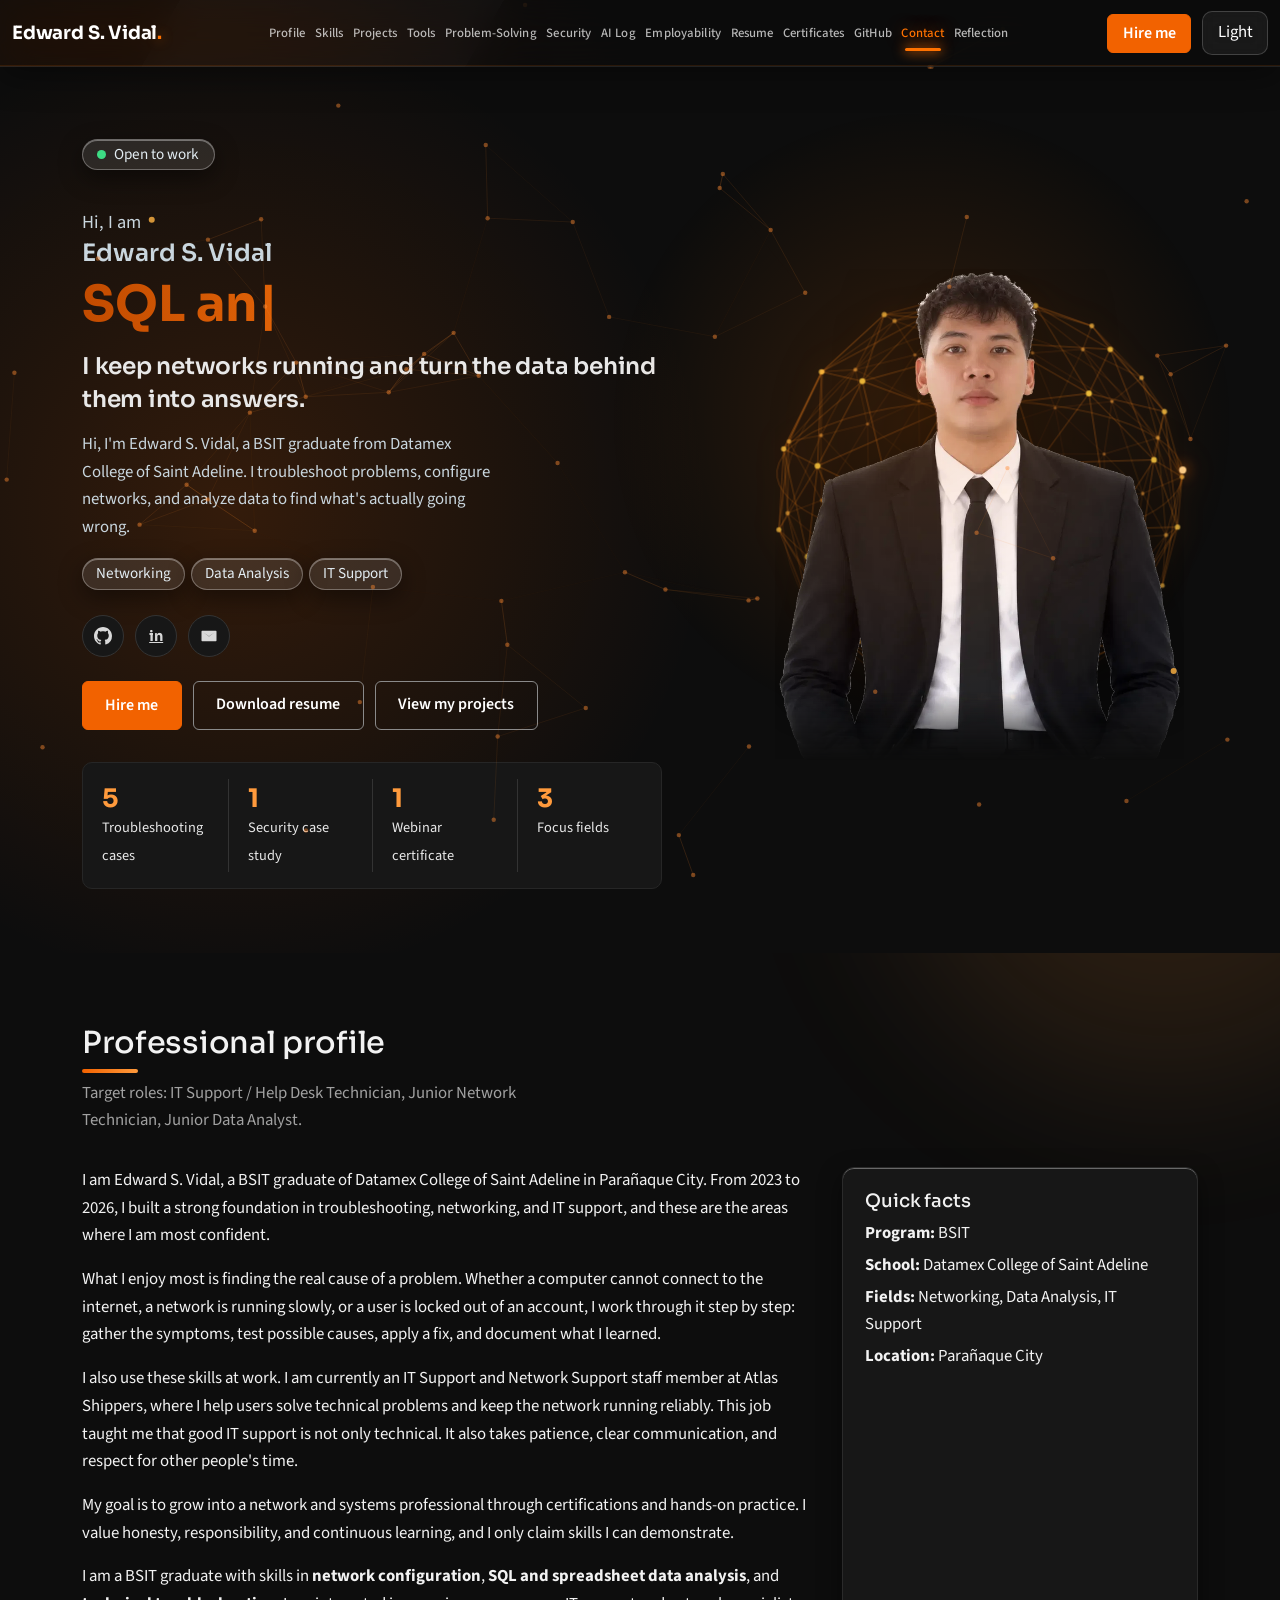
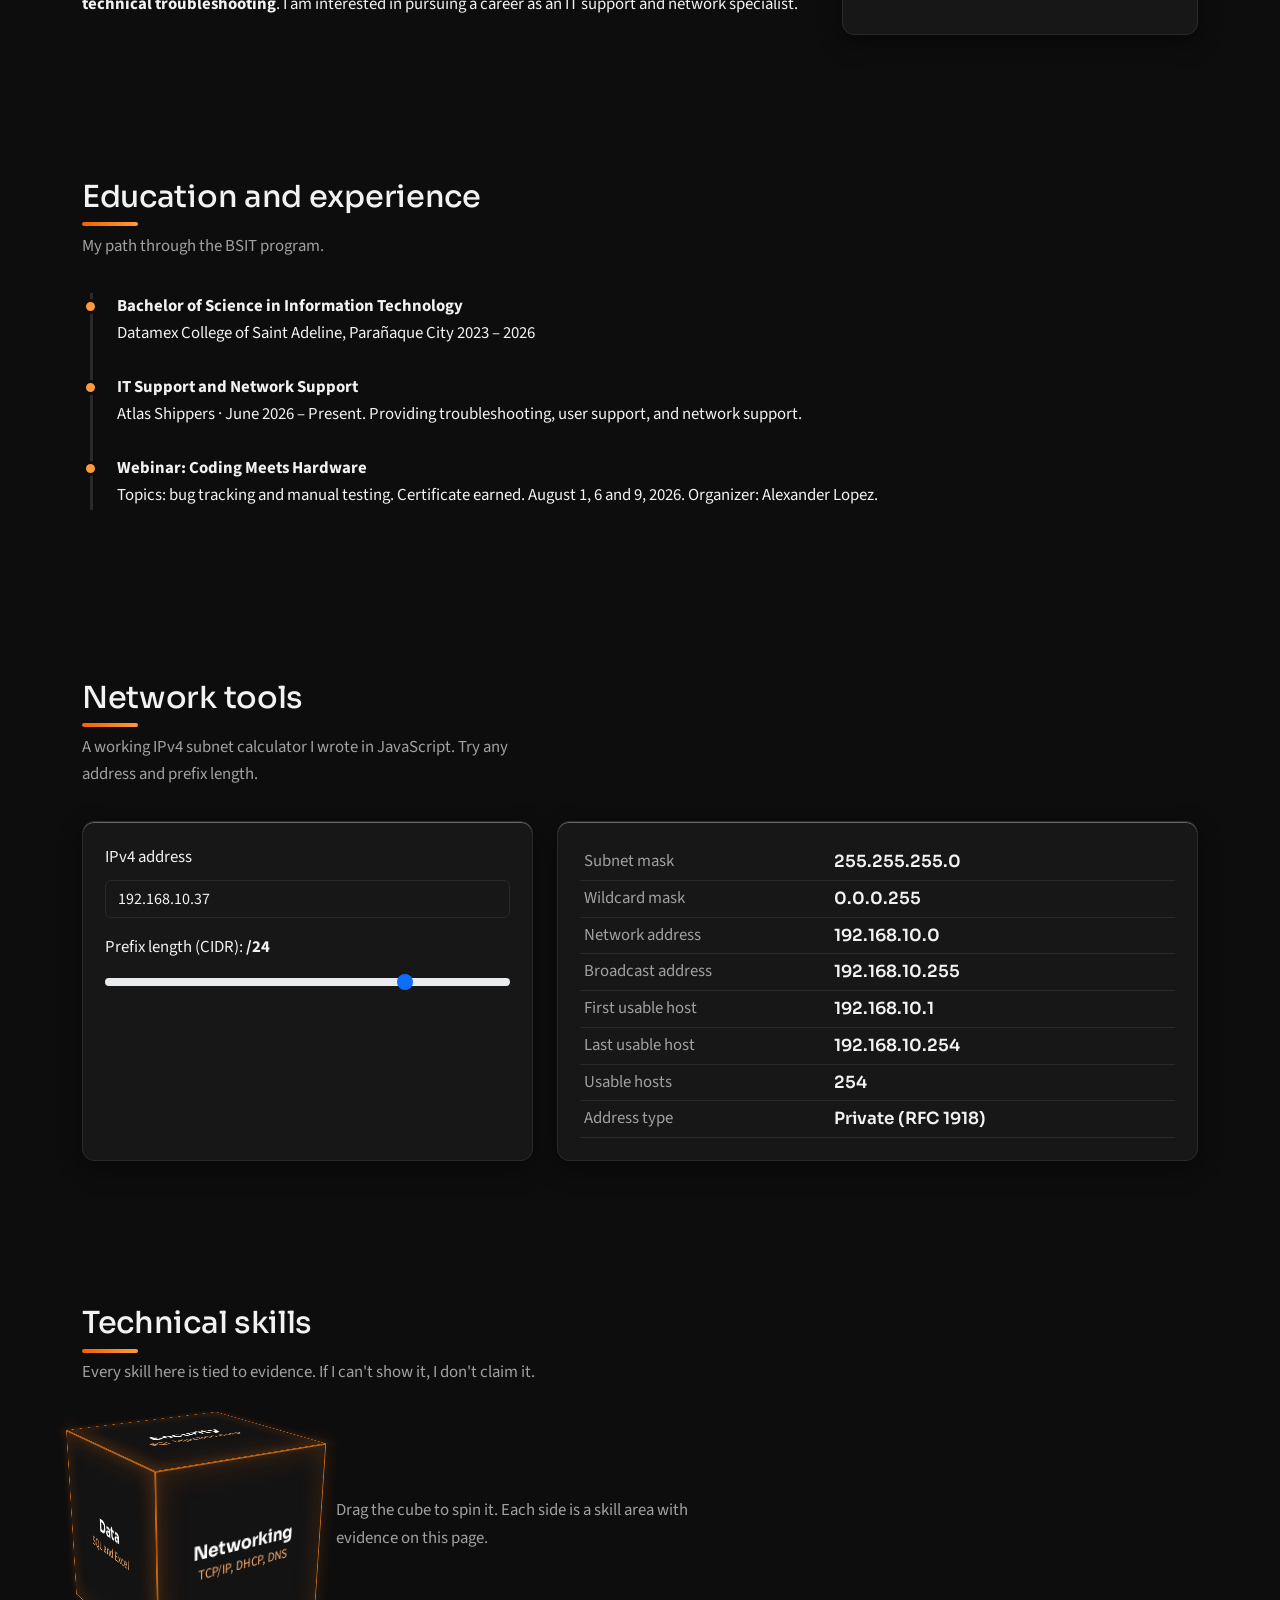
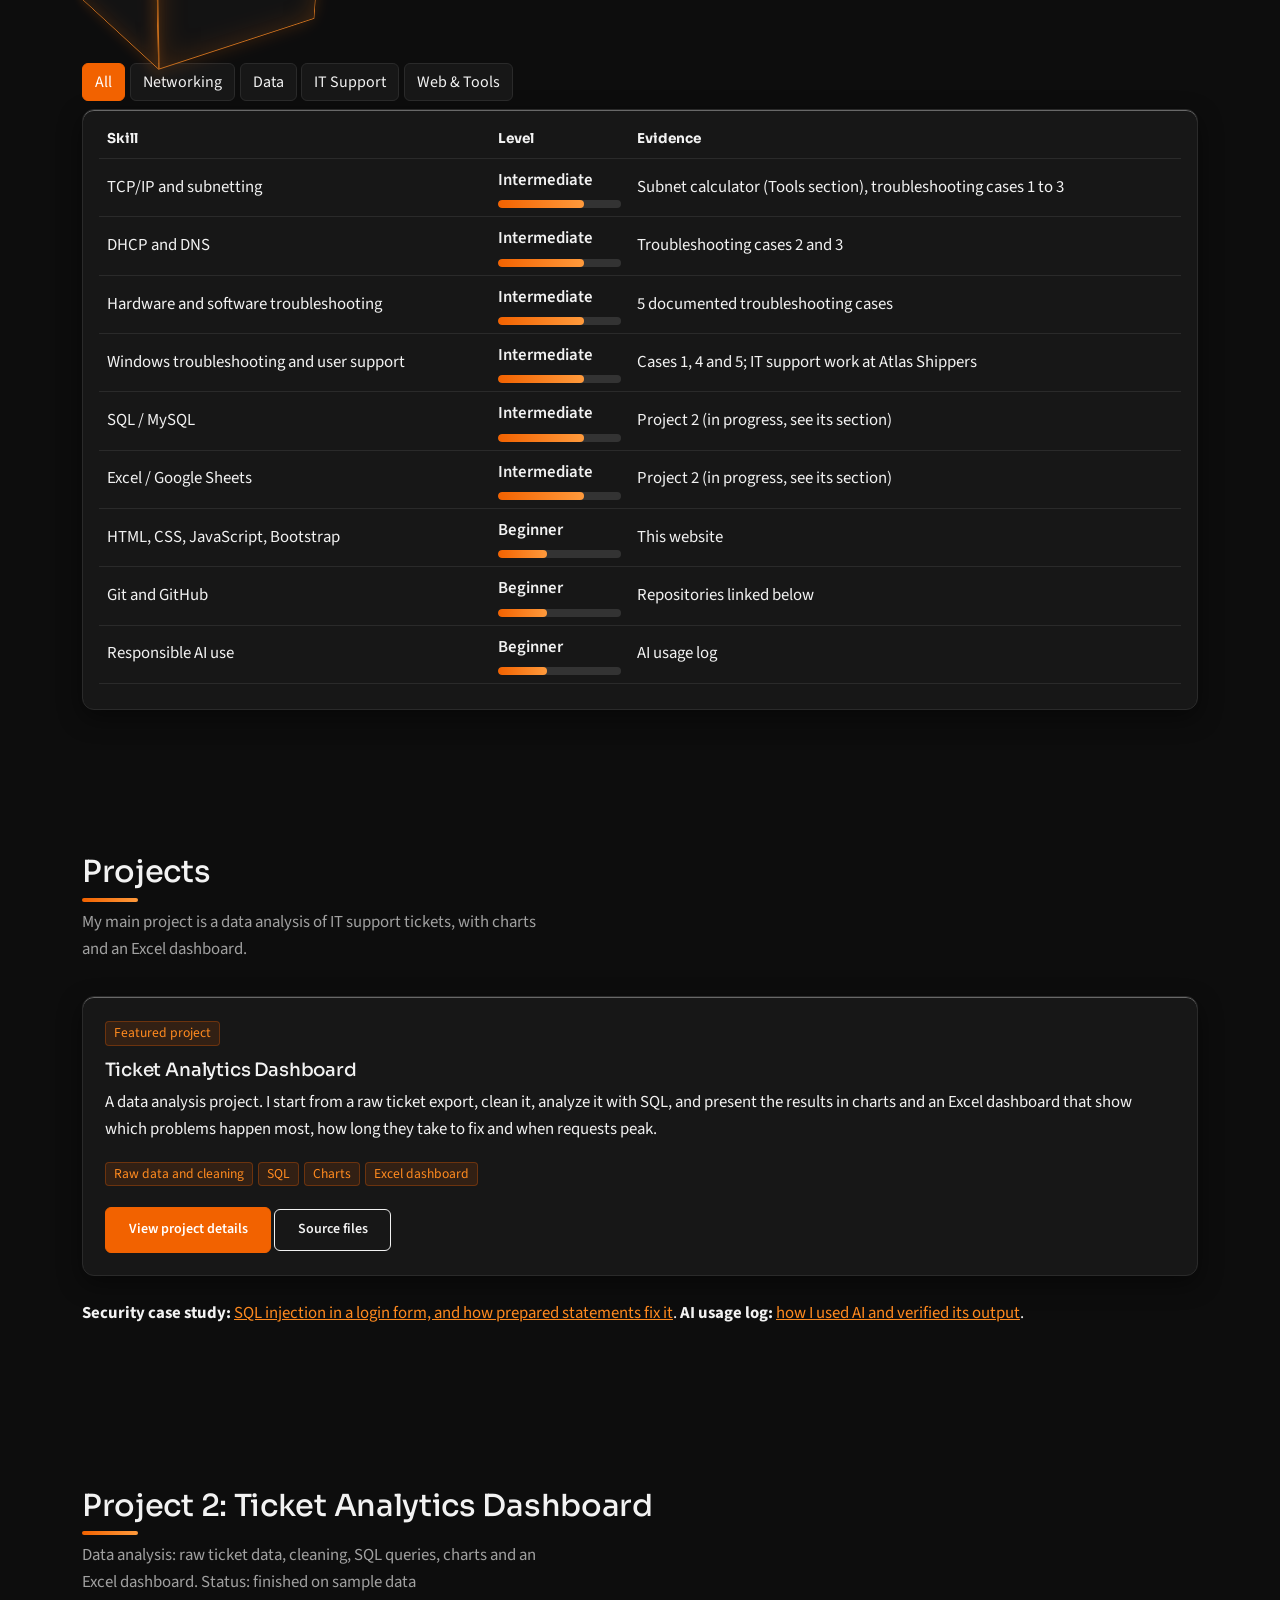
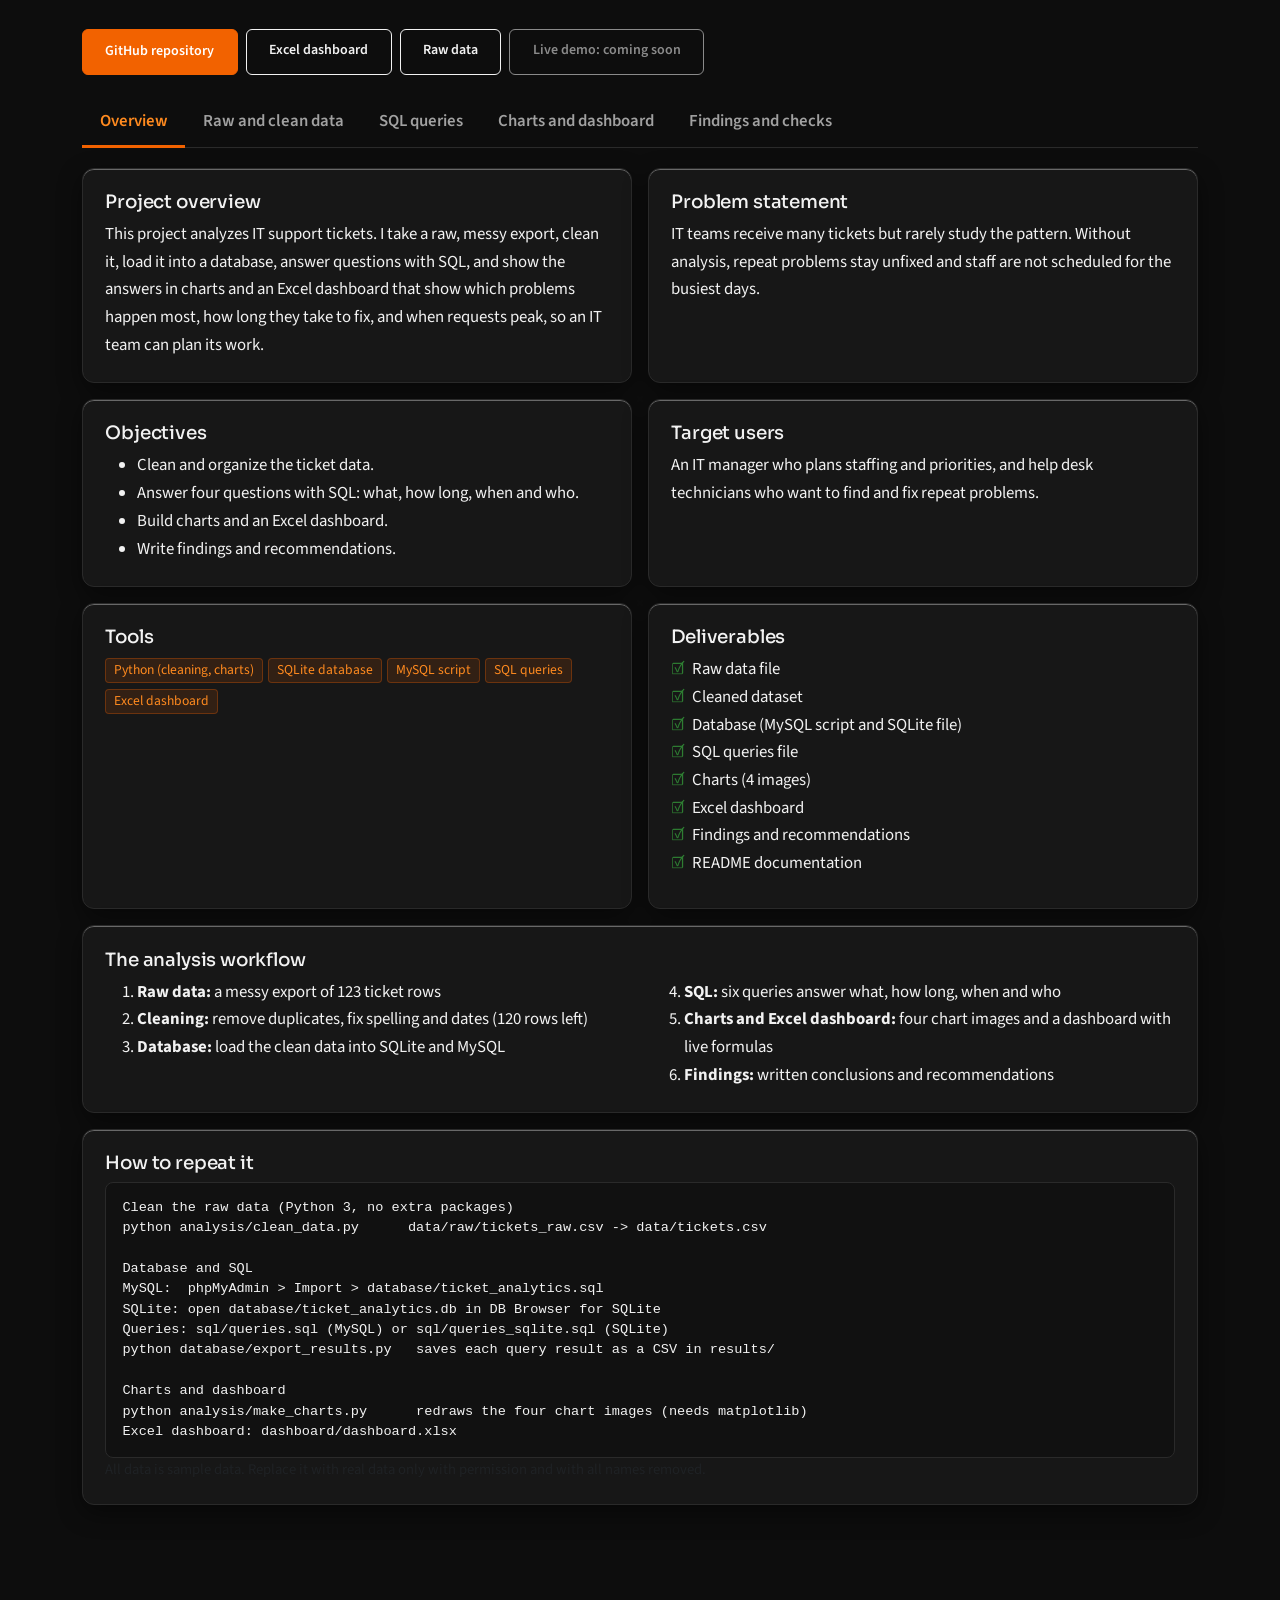
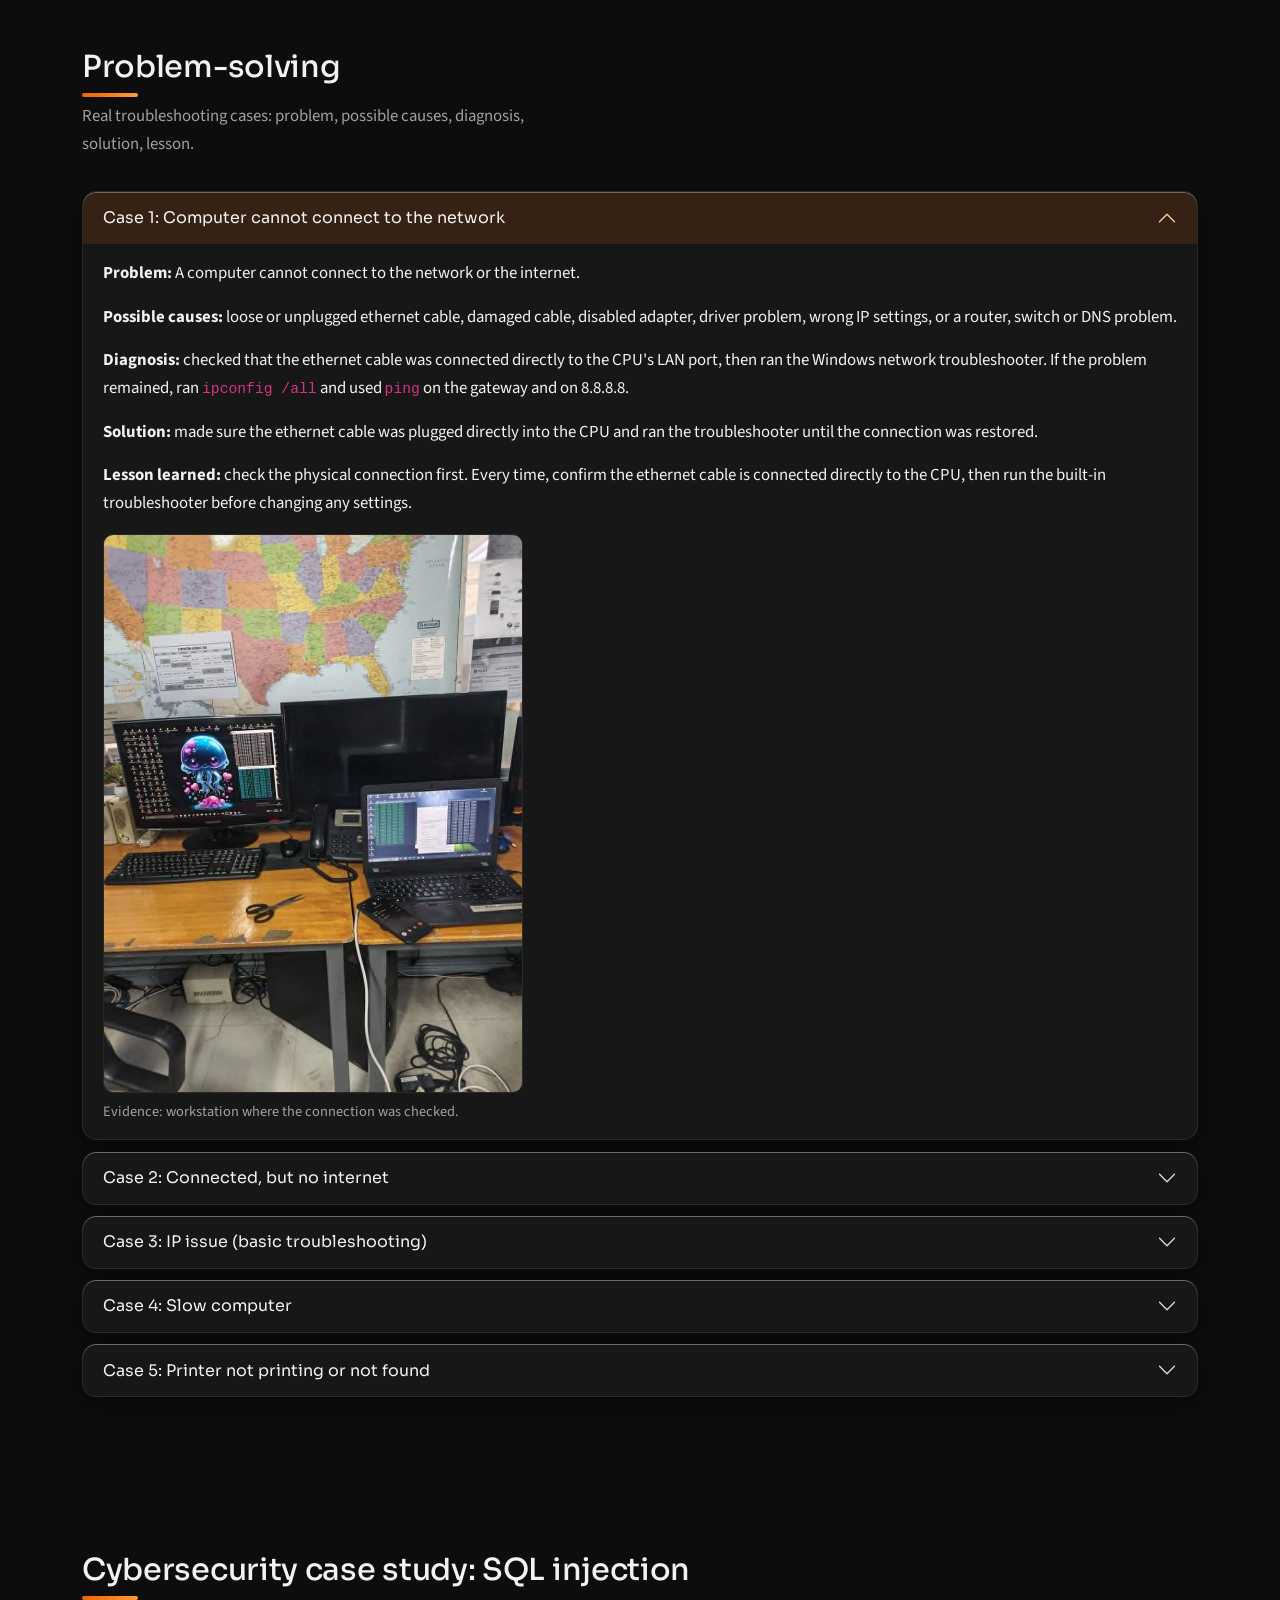
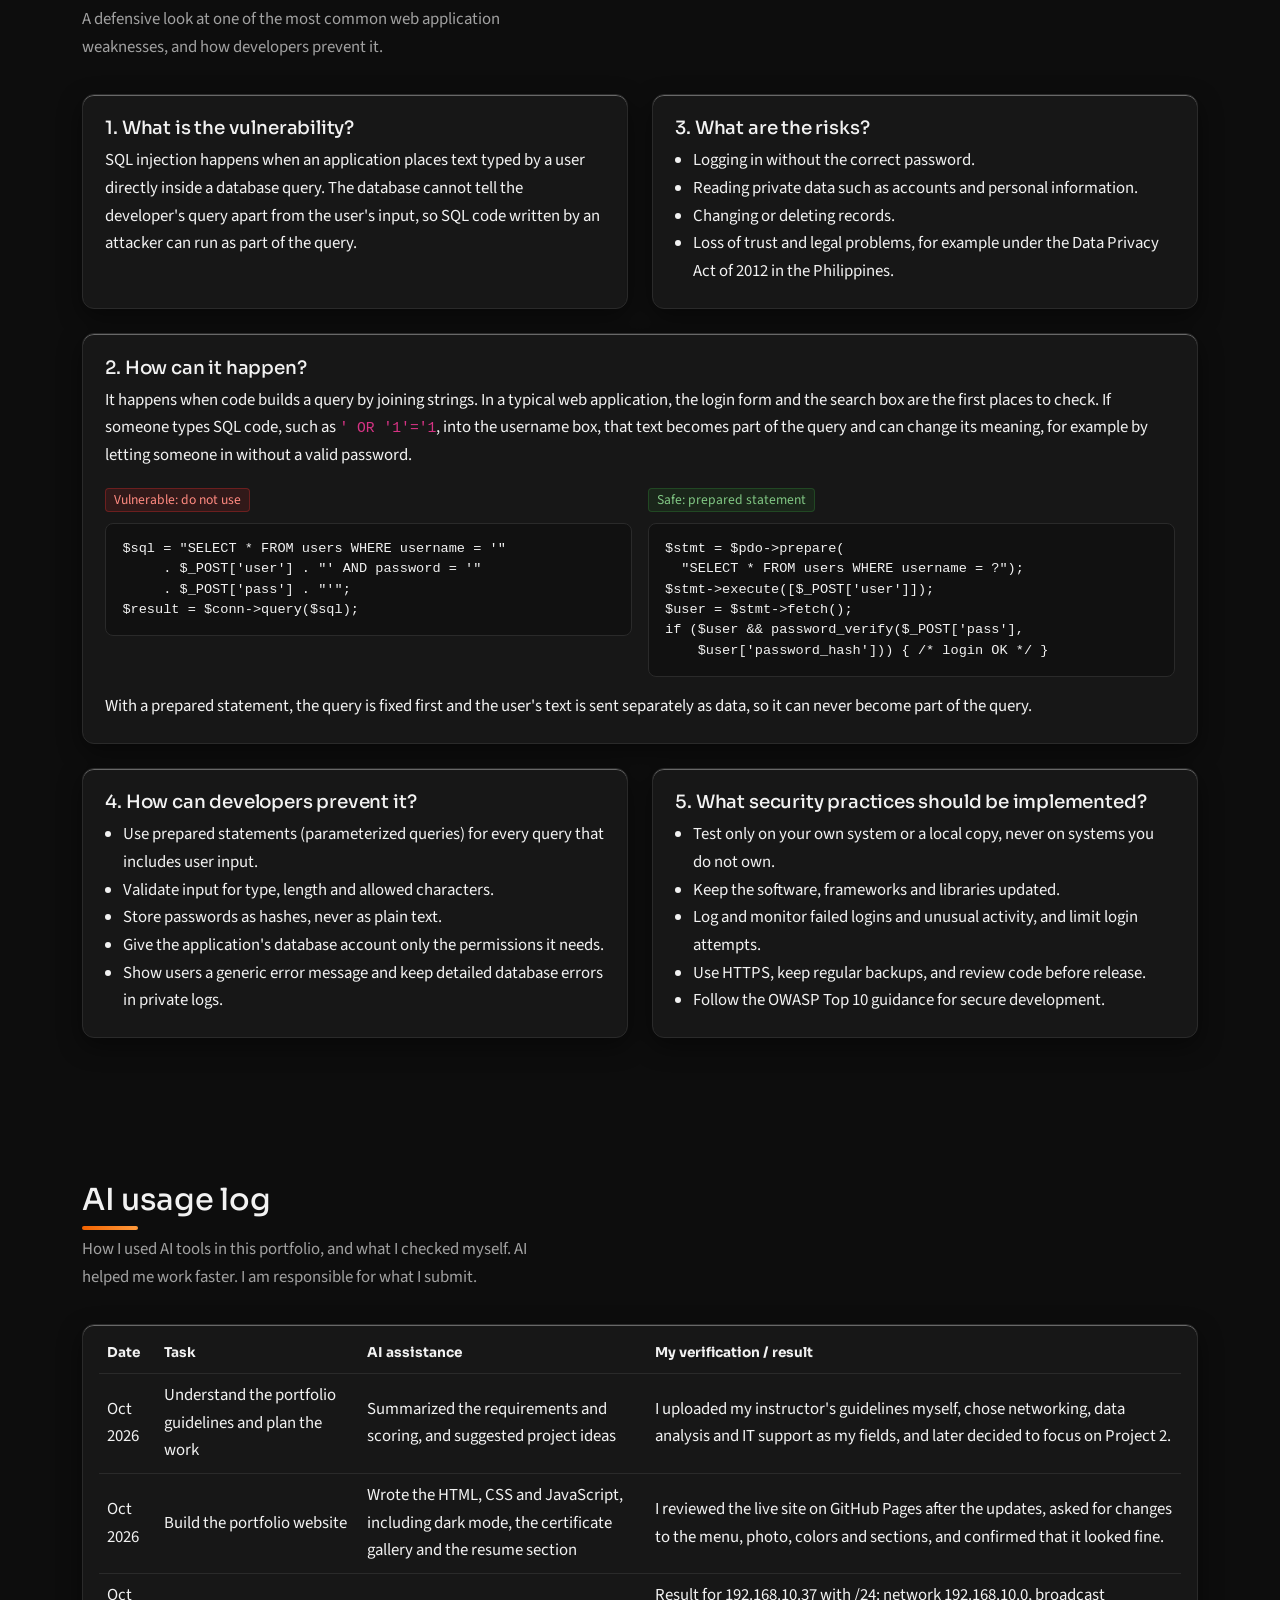
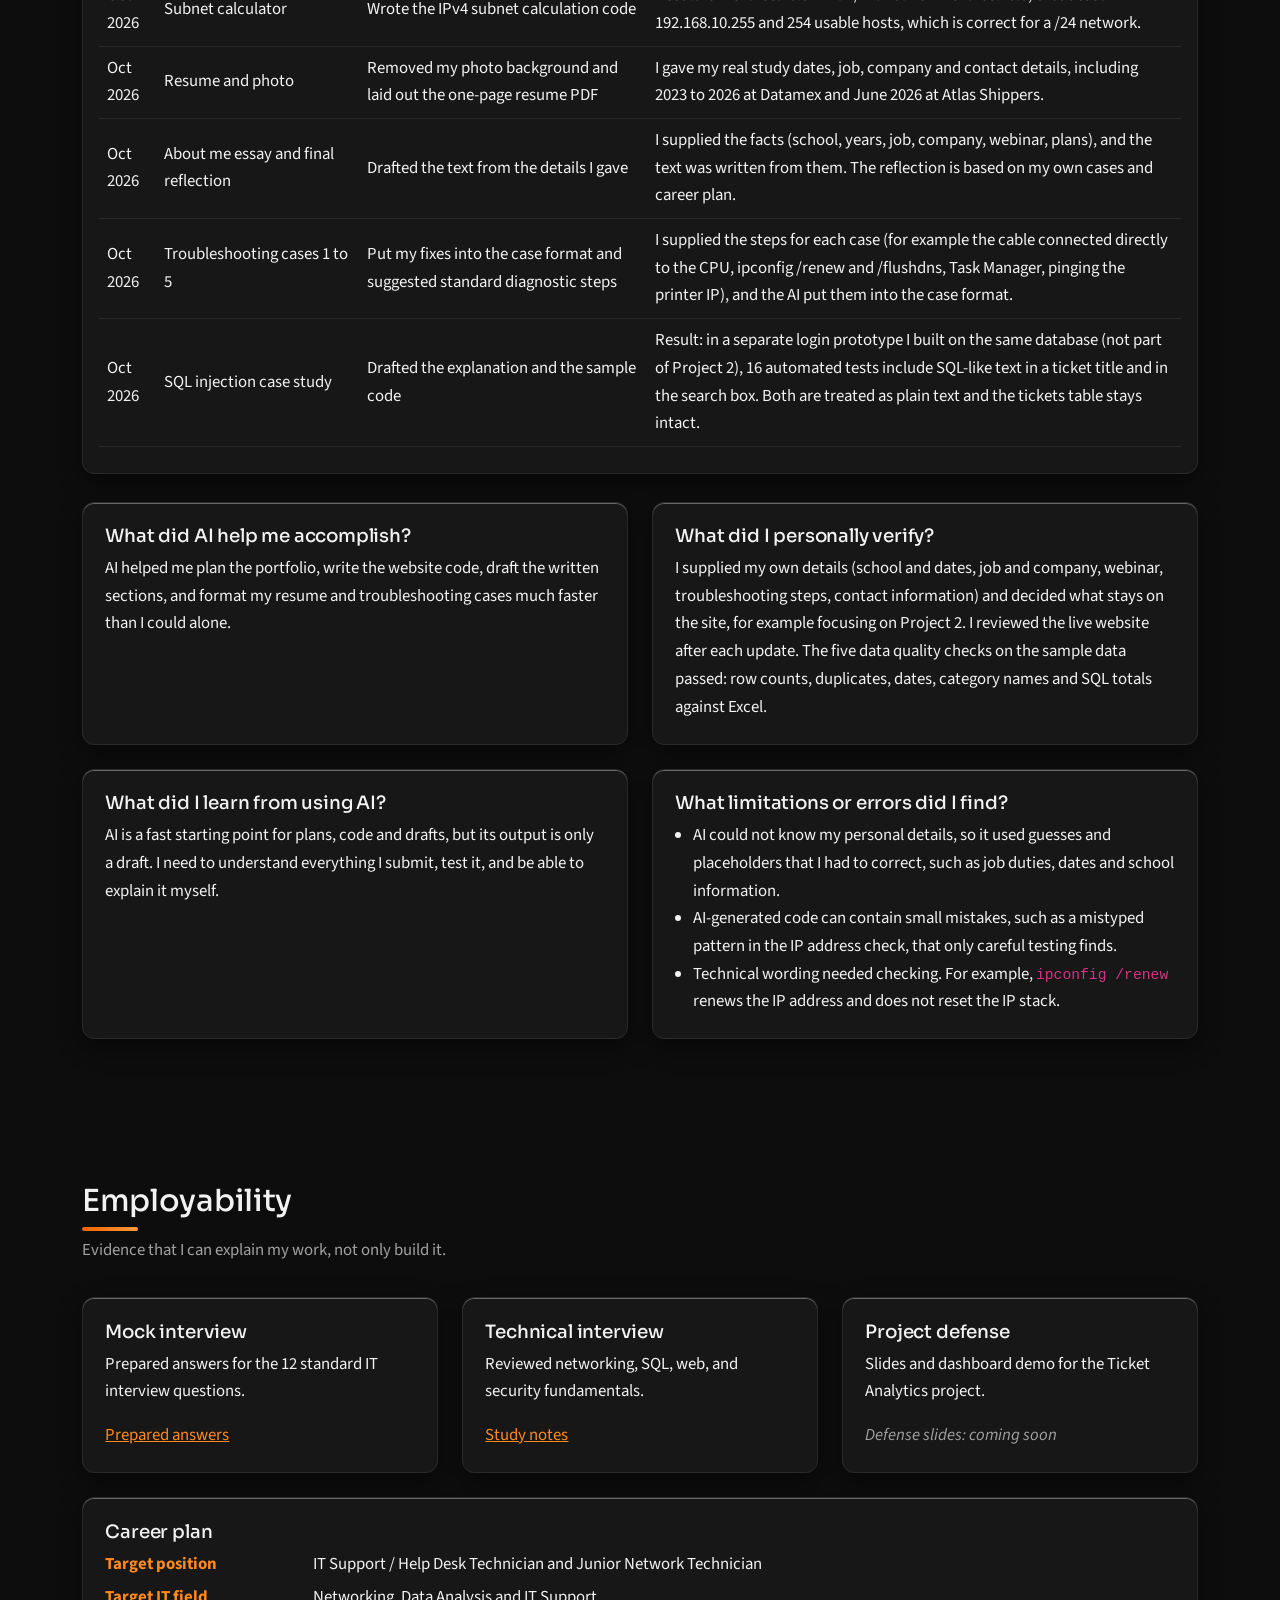
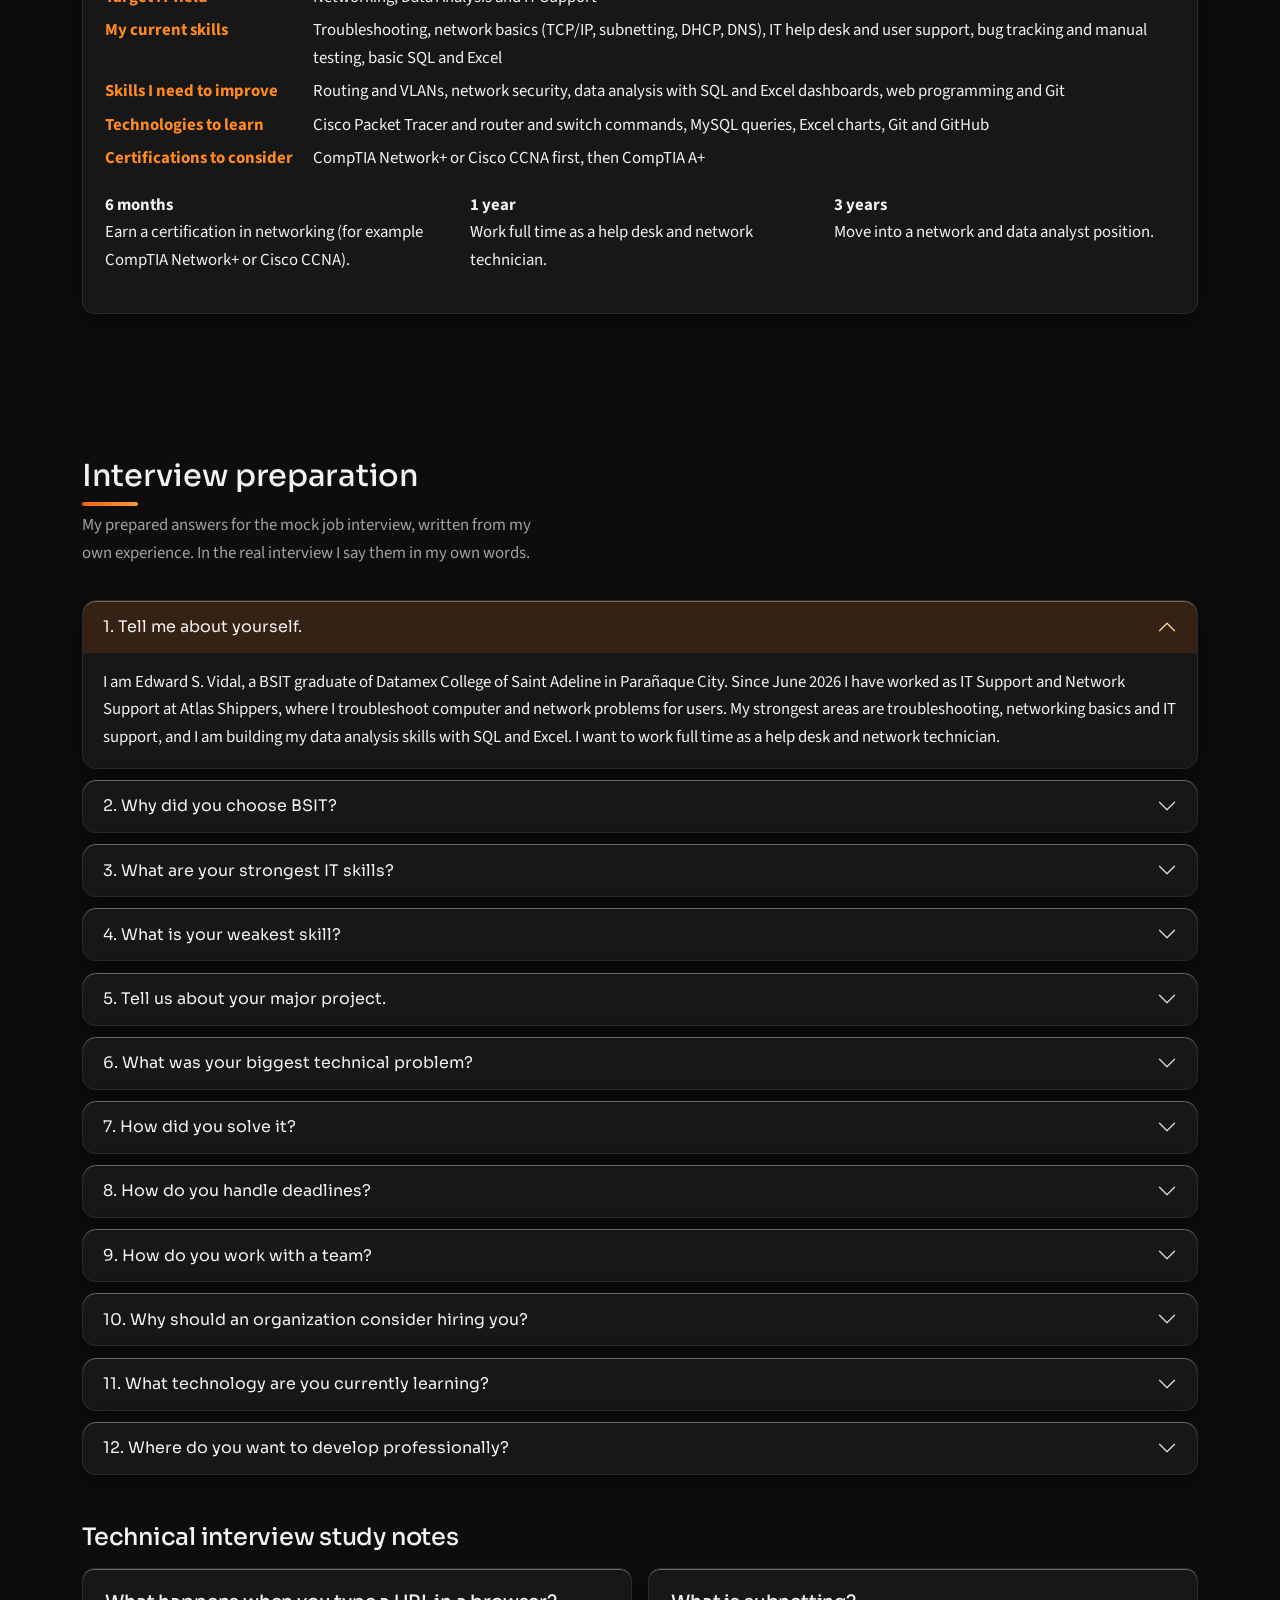
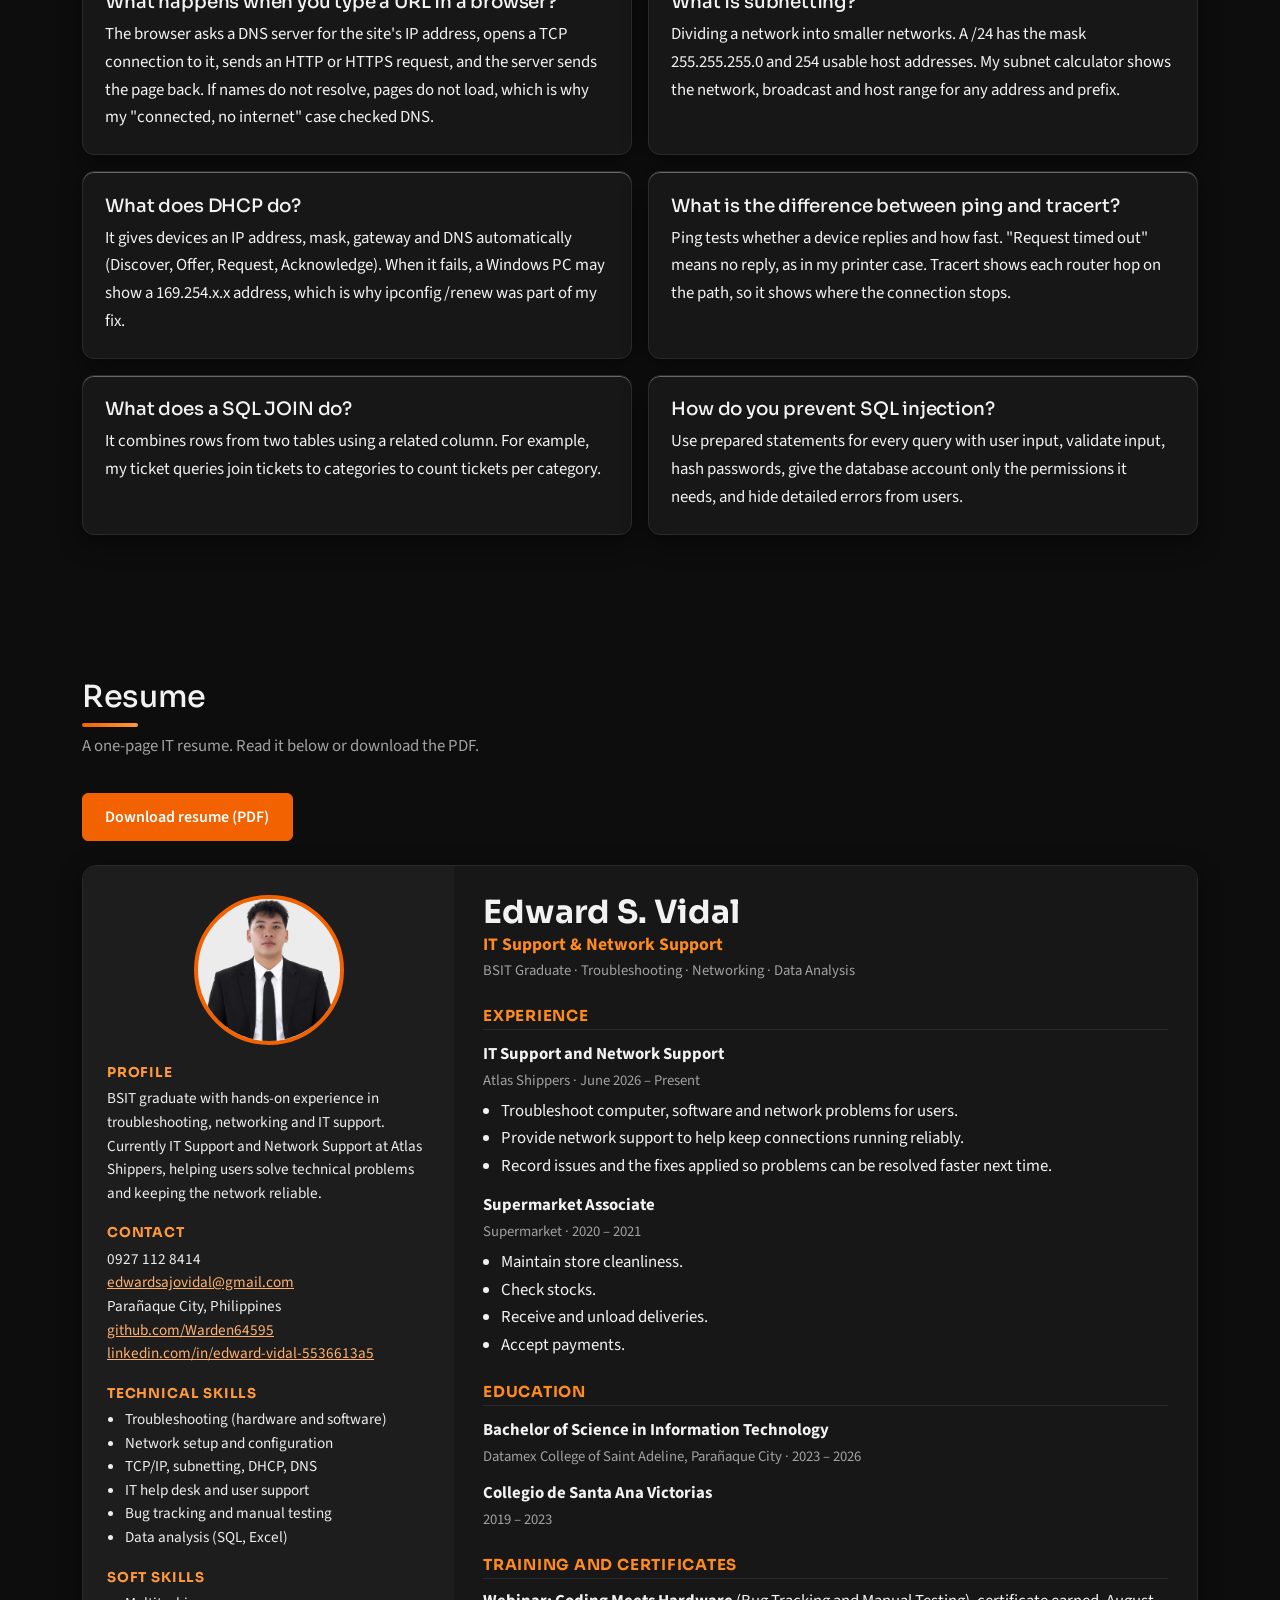
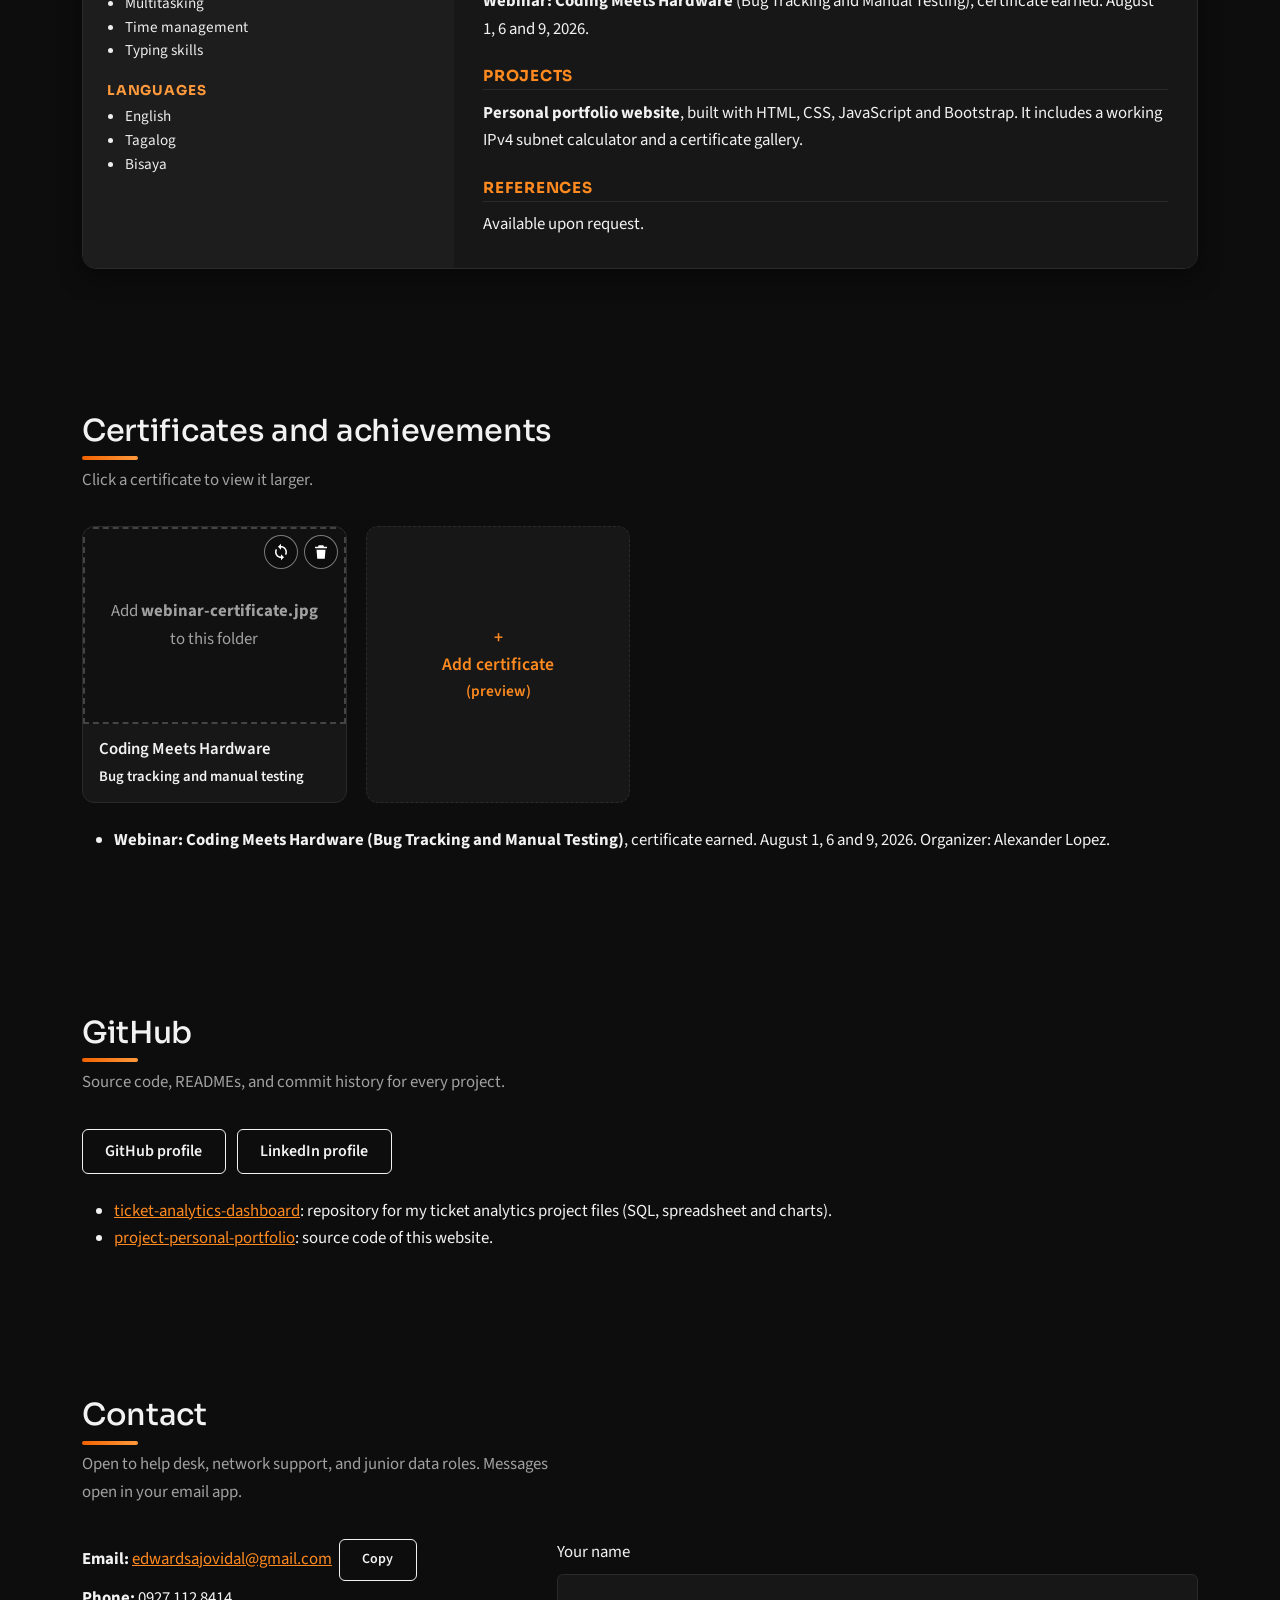
==== commit e278571f: "Add files via upload" ====
--- a/index.html
+++ b/index.html
@@ -8,6 +8,10 @@
 <link href="https://fonts.googleapis.com/css2?family=Sora:wght@600;700&family=Source+Sans+3:wght@400;600&display=swap" rel="stylesheet">
 <link href="https://cdn.jsdelivr.net/npm/bootstrap@5.3.3/dist/css/bootstrap.min.css" rel="stylesheet">
 <style>
+/* Edward S. Vidal | BSIT portfolio: styles.
+   Sections: base and theme colors, navigation bar, hero, cards, skills, Project 2 dashboard,
+   troubleshooting, security, AI log, resume, certificate gallery, checklist, motion and 3D effects.
+   Written with AI assistance; see the AI usage log on the website. */
 :root{--ink:#14232e;--paper:#f3f6f8;--card:#fff;--blue:#0b6e99;--amber:#e8a33d;--muted:#55646f;--line:#d5dee4}
 body{font-family:'Source Sans 3',system-ui,sans-serif;background:var(--paper);color:var(--ink);font-size:1.05rem;line-height:1.65}
 h1,h2,h3,h4,.navbar-brand{font-family:'Sora',sans-serif;letter-spacing:-.01em}
@@ -291,7 +295,7 @@
 @keyframes glow{50%{box-shadow:0 0 0 1px rgba(255,114,0,.5),0 0 32px rgba(255,114,0,.75),inset 0 1px 0 rgba(255,255,255,.35)}}
 #themeBtn{margin-left:0;background:rgba(255,255,255,.06);border:1px solid rgba(255,255,255,.18);color:#fff;border-radius:10px;padding:.45rem .9rem;-webkit-backdrop-filter:blur(8px);backdrop-filter:blur(8px)}
 #themeBtn:hover{background:rgba(255,255,255,.14)}
-@media(min-width:1400px){.nav-actions{margin-top:0;margin-left:.6rem}}
+
 @media(prefers-reduced-motion:reduce){.nav-actions .hire{animation:none}}
 /* ===== Project 1 documentation ===== */
 .pd-tabs{border-bottom:1px solid var(--line);margin-bottom:1.2rem;flex-wrap:wrap}
@@ -346,13 +350,32 @@
 .cube-scene{width:180px;height:180px;margin:1rem 1.2rem;perspective:700px;touch-action:pan-y;cursor:grab;flex:none;user-select:none}
 .cube-scene:active{cursor:grabbing}
 .cube{position:relative;width:100%;height:100%;transform-style:preserve-3d}
-.cube .f{position:absolute;inset:0;display:grid;place-content:center;text-align:center;padding:.5rem;border:1.5px solid rgba(255,138,31,.75);background:rgba(20,20,20,.82);color:#fff;box-shadow:inset 0 0 30px rgba(255,114,0,.18),0 0 18px rgba(255,114,0,.18)}
+.cube .f{backface-visibility:hidden;-webkit-backface-visibility:hidden;position:absolute;inset:0;display:grid;place-content:center;text-align:center;padding:.5rem;border:1.5px solid rgba(255,138,31,.75);background:rgba(20,20,20,.94);color:#fff;box-shadow:inset 0 0 30px rgba(255,114,0,.18),0 0 18px rgba(255,114,0,.18)}
 .cube .f b{font:700 1.1rem 'Sora',sans-serif}
 .cube .f small{color:#ffb070;font-size:.82rem}
 .cube .f1{transform:translateZ(90px)}.cube .f2{transform:rotateY(180deg) translateZ(90px)}
 .cube .f3{transform:rotateY(90deg) translateZ(90px)}.cube .f4{transform:rotateY(-90deg) translateZ(90px)}
 .cube .f5{transform:rotateX(90deg) translateZ(90px)}.cube .f6{transform:rotateX(-90deg) translateZ(90px)}
 .cube-note{max-width:44ch;color:var(--muted)}
+.bars .b{display:grid;grid-template-columns:96px 1fr 44px;align-items:center;gap:.5rem;margin:.45rem 0;font-size:.9rem}
+.bars .t{height:10px;background:var(--bar);border-radius:99px;overflow:hidden}
+.bars .t i{display:block;height:100%;width:0;border-radius:99px;background:linear-gradient(90deg,var(--blue),var(--amber));transition:width 1s cubic-bezier(.2,.8,.2,1)}
+.bars .v{text-align:right;font-weight:600}
+.kpi{text-align:center}
+.kpi .n{font:700 1.9rem 'Sora',sans-serif;color:var(--bt);line-height:1.2}
+/* Full menu bar from 1230px wide (laptops and desktops); the three-line button below that */
+@media(min-width:1230px){
+ .navbar>.container{max-width:1380px;flex-wrap:nowrap}
+ .navbar-toggler{display:none}
+ .navbar .navbar-collapse{display:flex!important;flex-basis:auto;flex-grow:1;align-items:center}
+ .navbar .navbar-nav{flex-direction:row}
+ .navbar .nav-link{font-size:.8rem;padding-left:.3rem;padding-right:.3rem}
+ .nav-actions{margin-top:0;margin-left:.5rem}
+ .nav-actions .hire{padding:.42rem .9rem}
+}
+@media(min-width:1400px){.navbar .nav-link{font-size:.84rem;padding-left:.38rem;padding-right:.38rem}}
+@media(min-width:1500px){.navbar>.container{max-width:1500px}.navbar .nav-link{font-size:.9rem;padding-left:.5rem;padding-right:.5rem}.nav-actions .hire{padding:.5rem 1.1rem}}
+
 </style>
 </head>
 <body>
@@ -360,7 +383,7 @@
 <div class="glow a"></div><div class="glow b"></div>
 <canvas id="bg" aria-hidden="true"></canvas>
 
-<nav class="navbar navbar-expand-xxl navbar-dark sticky-top">
+<nav class="navbar navbar-dark sticky-top">
  <div class="container">
   <a class="navbar-brand" href="#home">Edward S. Vidal</a>
   <button class="navbar-toggler" data-bs-toggle="collapse" data-bs-target="#nav" aria-label="Toggle menu"><span class="navbar-toggler-icon"></span></button>
@@ -395,7 +418,7 @@
     <span class="open"><i></i>Open to work</span>
     <p class="greet">Hi, I am</p>
     <p class="hname">Edward S. Vidal</p>
-    <p class="typing" id="typing" aria-live="off"></p>
+    <p class="typing" id="typing" aria-live="off">Network configuration</p>
     <h1>I keep networks running and turn the data behind them into answers.</h1>
     <p class="mt-3">Hi, I'm Edward S. Vidal, a BSIT graduate from Datamex College of Saint Adeline. I troubleshoot problems, configure networks, and analyze data to find what's actually going wrong.</p>
     <div class="chips my-3"><span>Networking</span><span>Data Analysis</span><span>IT Support</span></div>
@@ -406,7 +429,7 @@
     </div>
     <div class="cta">
      <a href="#contact" class="btn btn-main">Hire me</a>
-     <a href="resume.pdf" class="btn btn-alt" download>Download resume</a>
+     <a href="assets/resume.pdf" class="btn btn-alt" download="Edward-S-Vidal-Resume.pdf">Download resume</a>
      <a href="#projects" class="btn btn-alt">View my projects</a>
     </div>
     <div class="statcard">
@@ -418,7 +441,7 @@
    </div>
    <div class="col-lg-5 order-first order-lg-last">
     <figure class="photo">
-     <div class="ring"><span class="ini">ESV</span><img id="pic" src="[data-uri]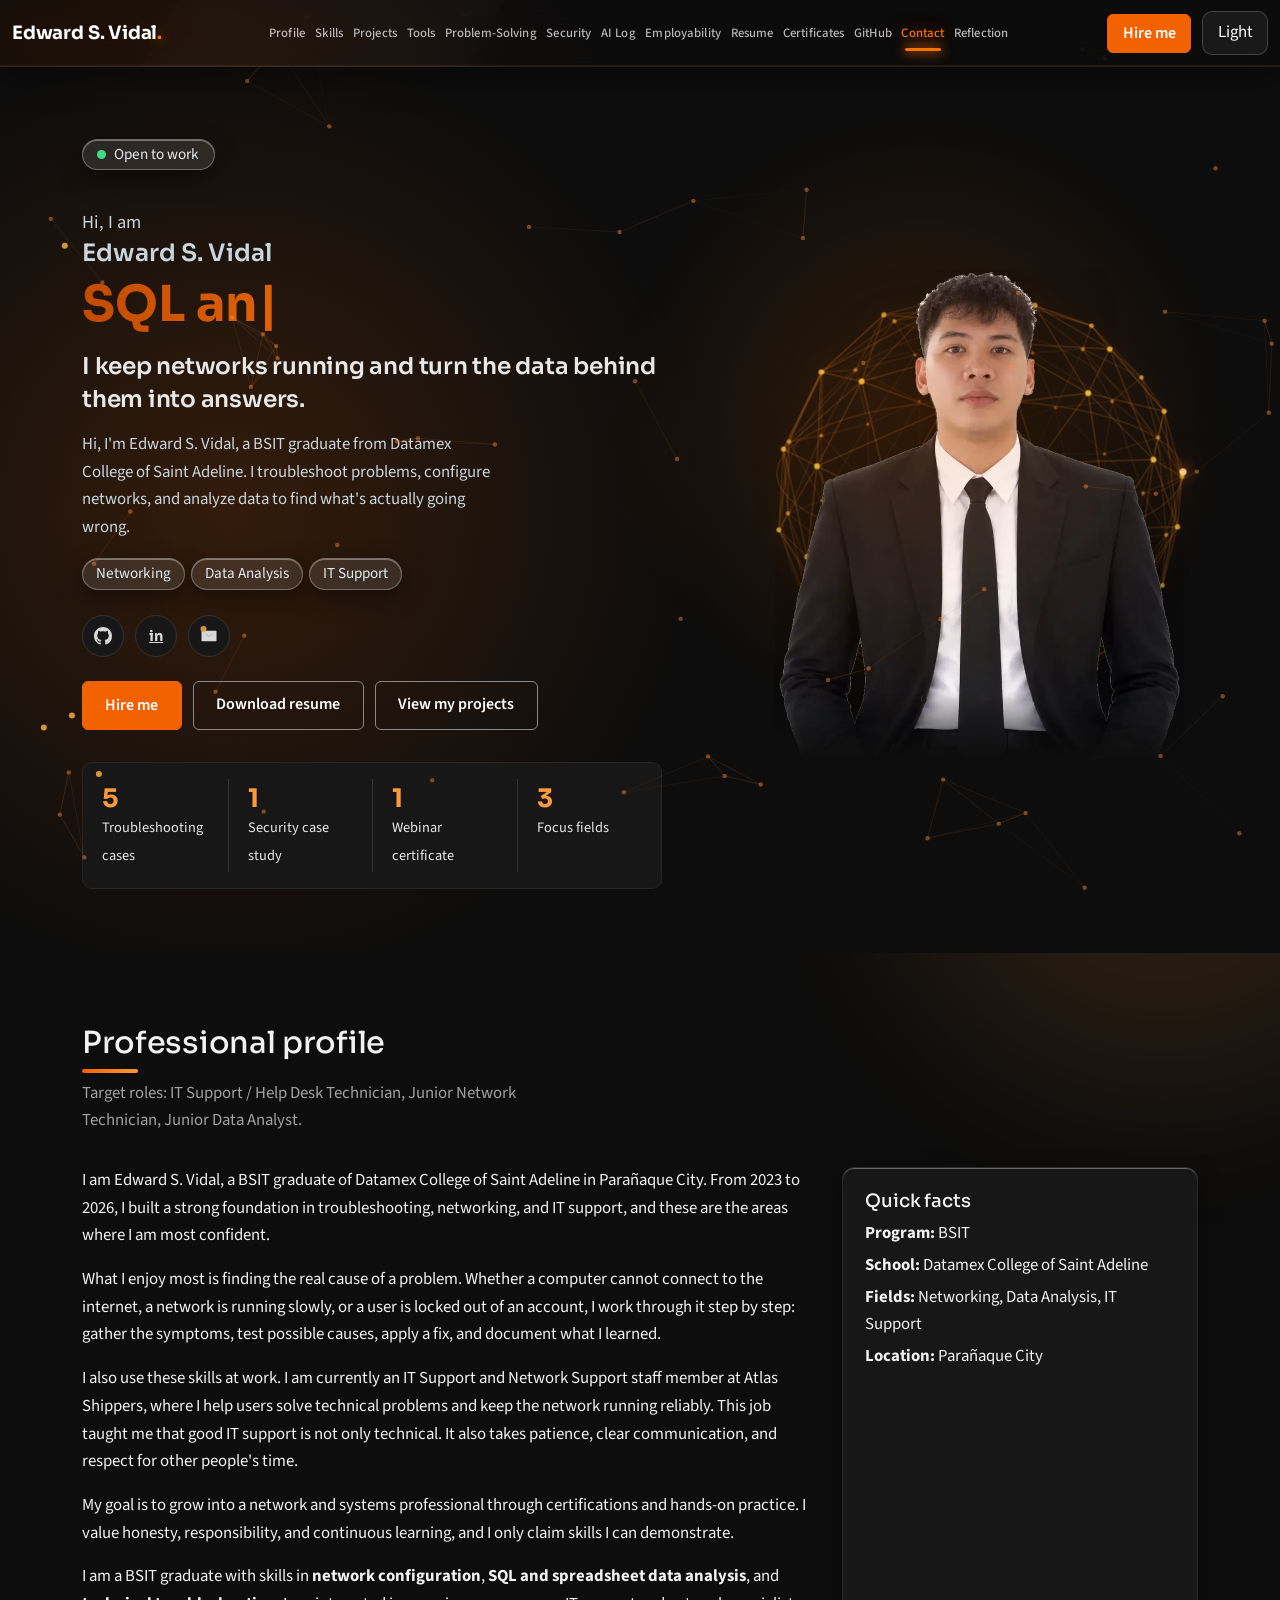
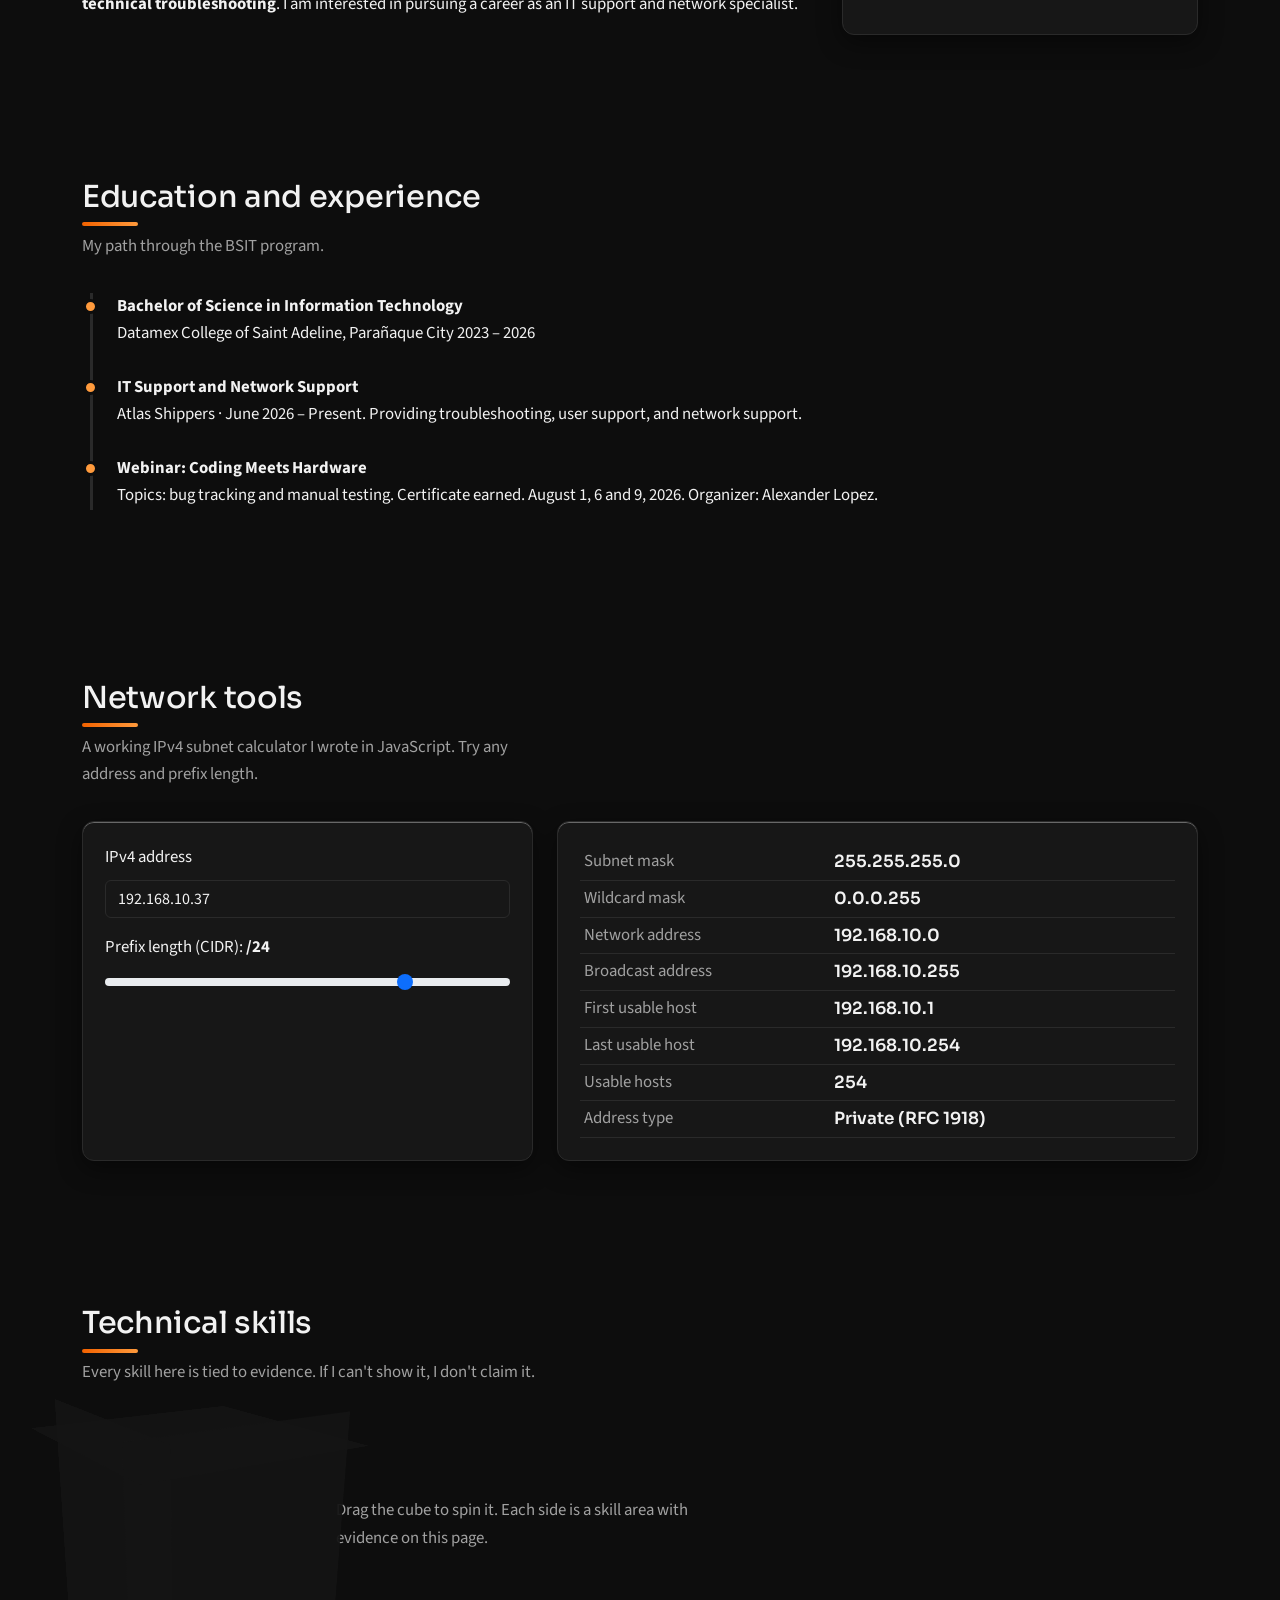
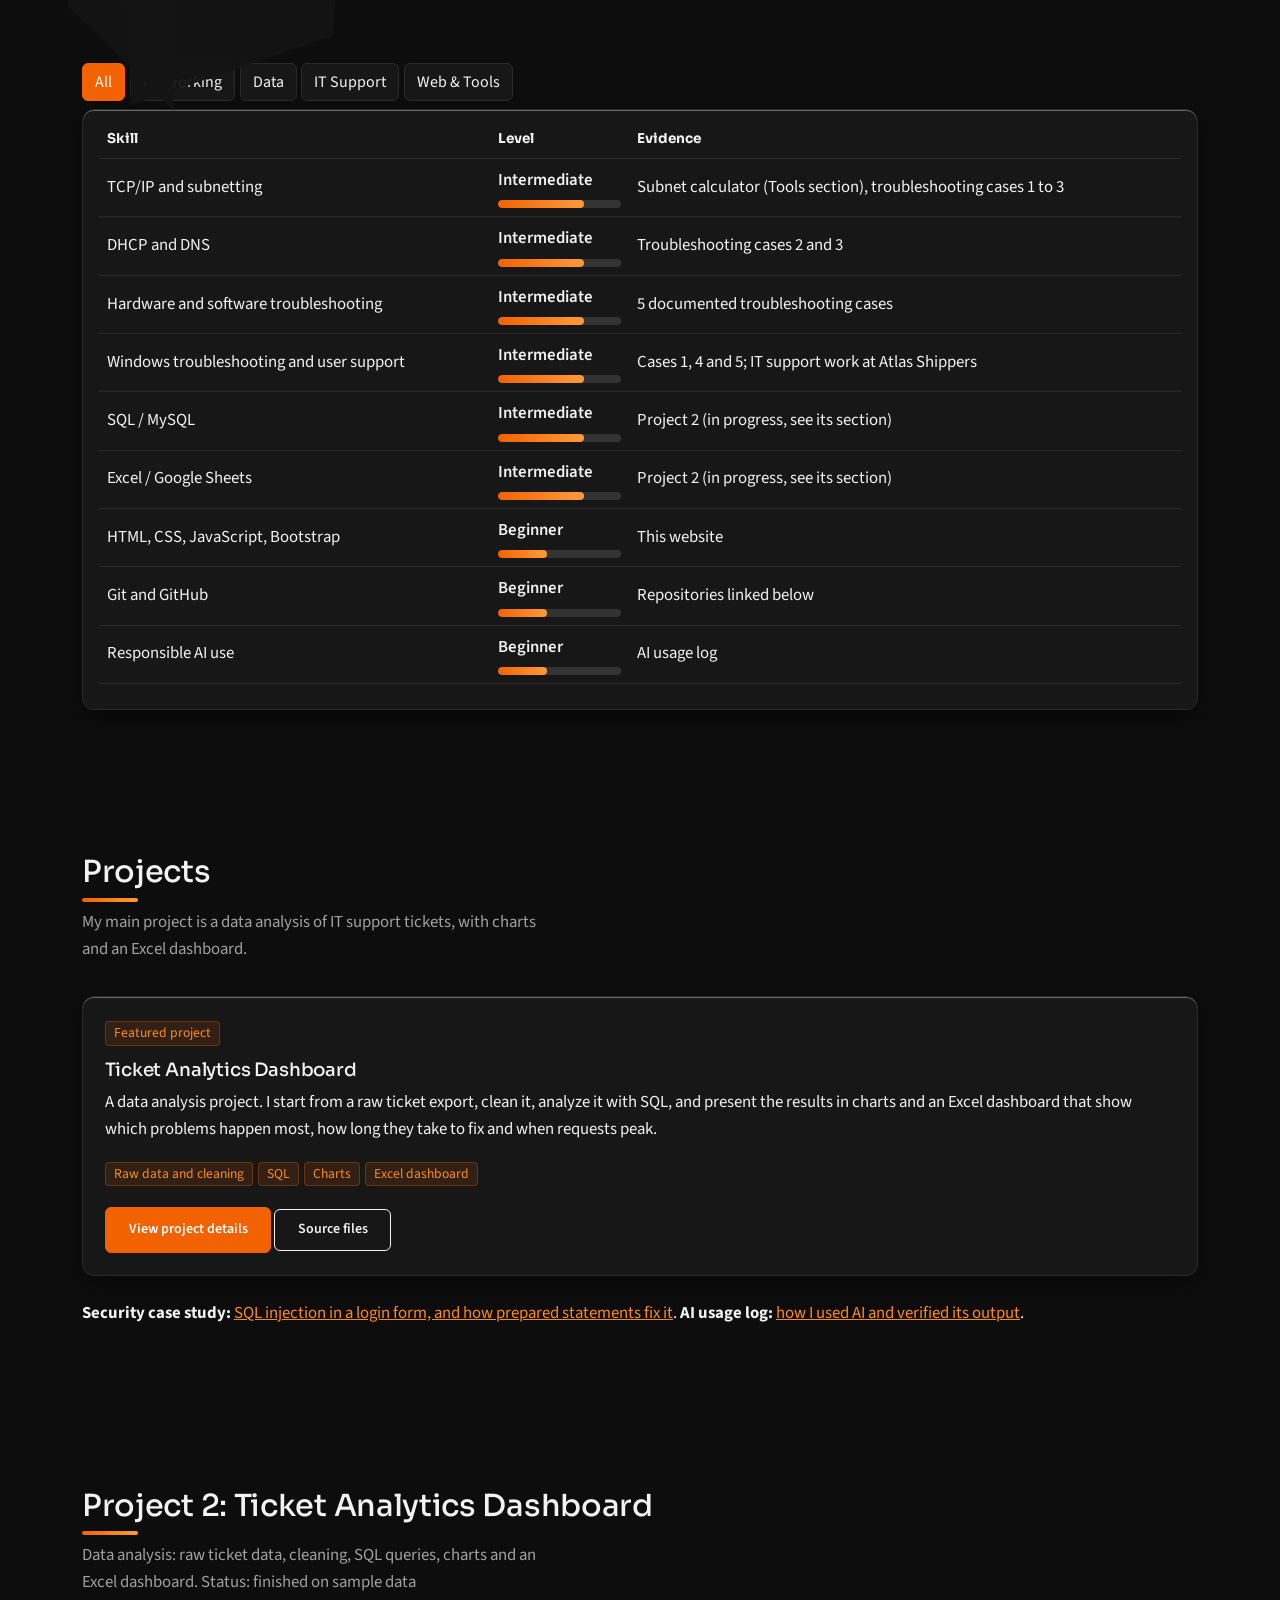
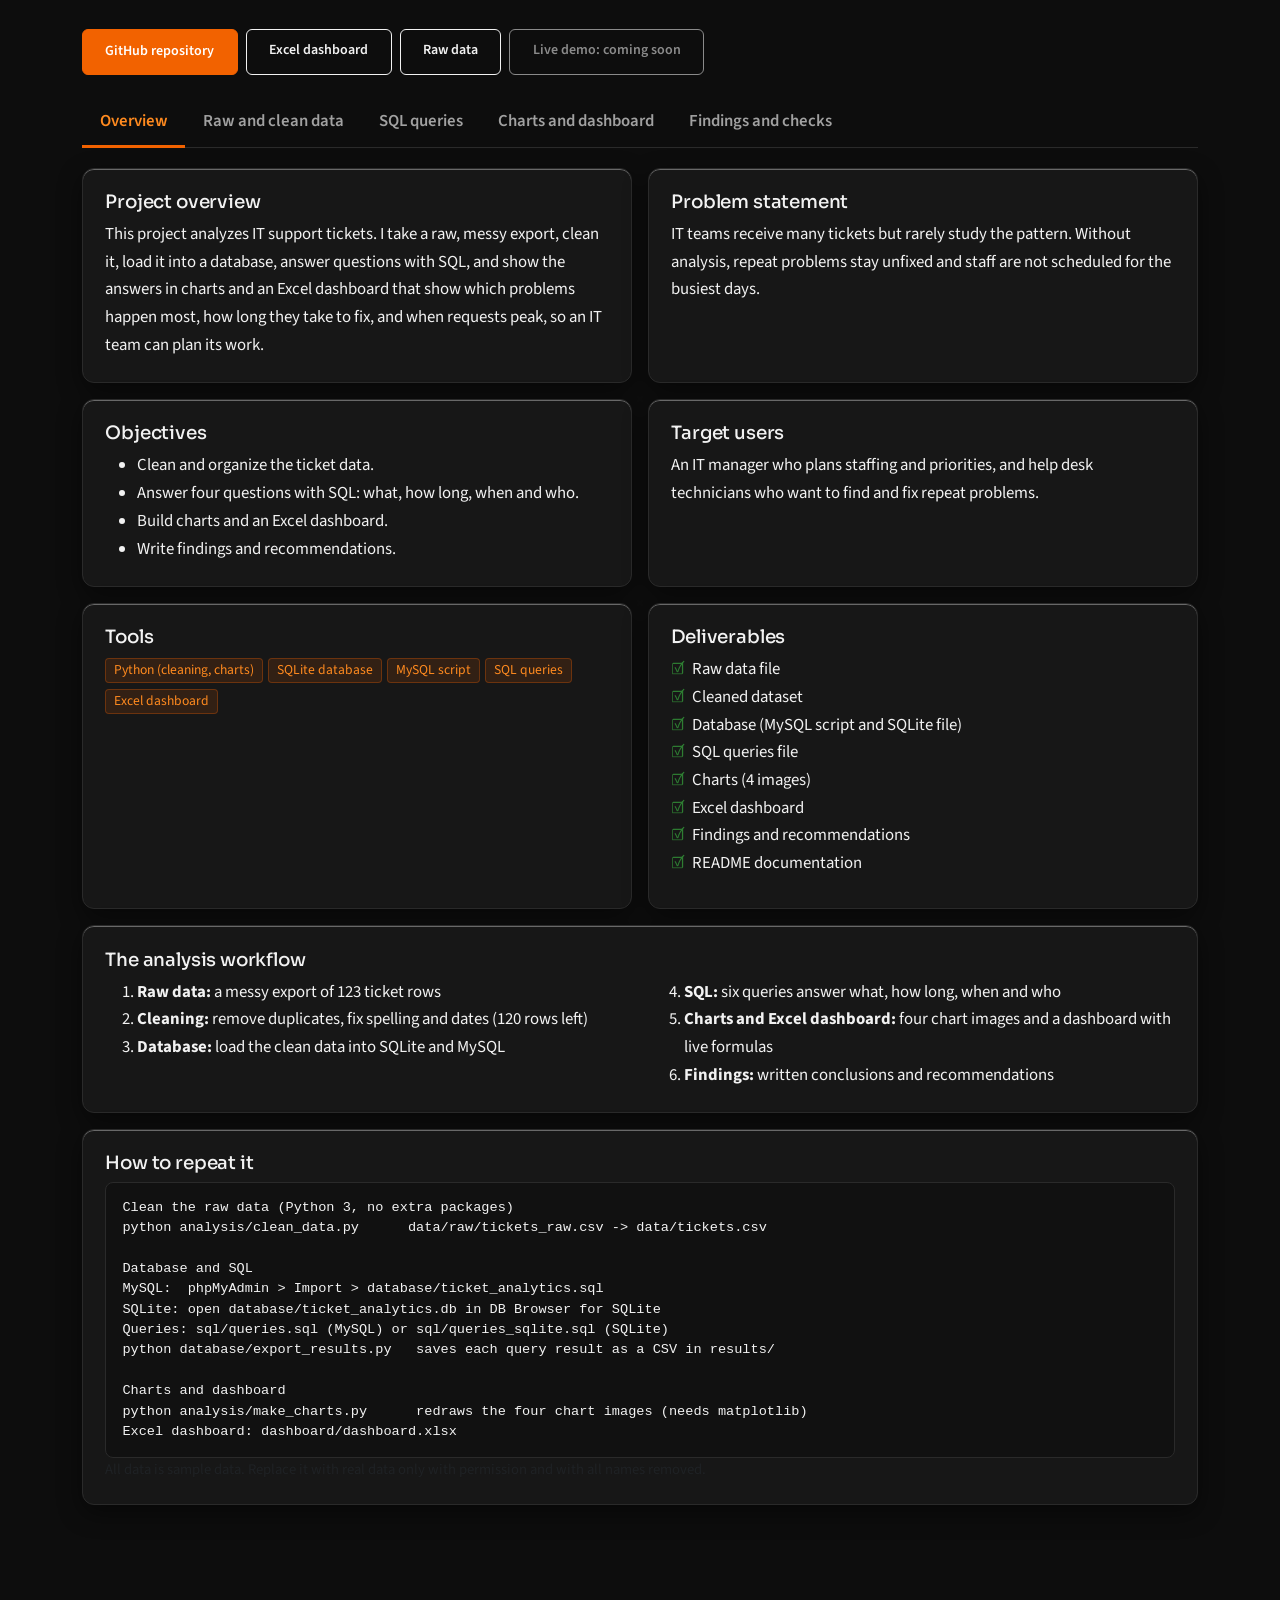
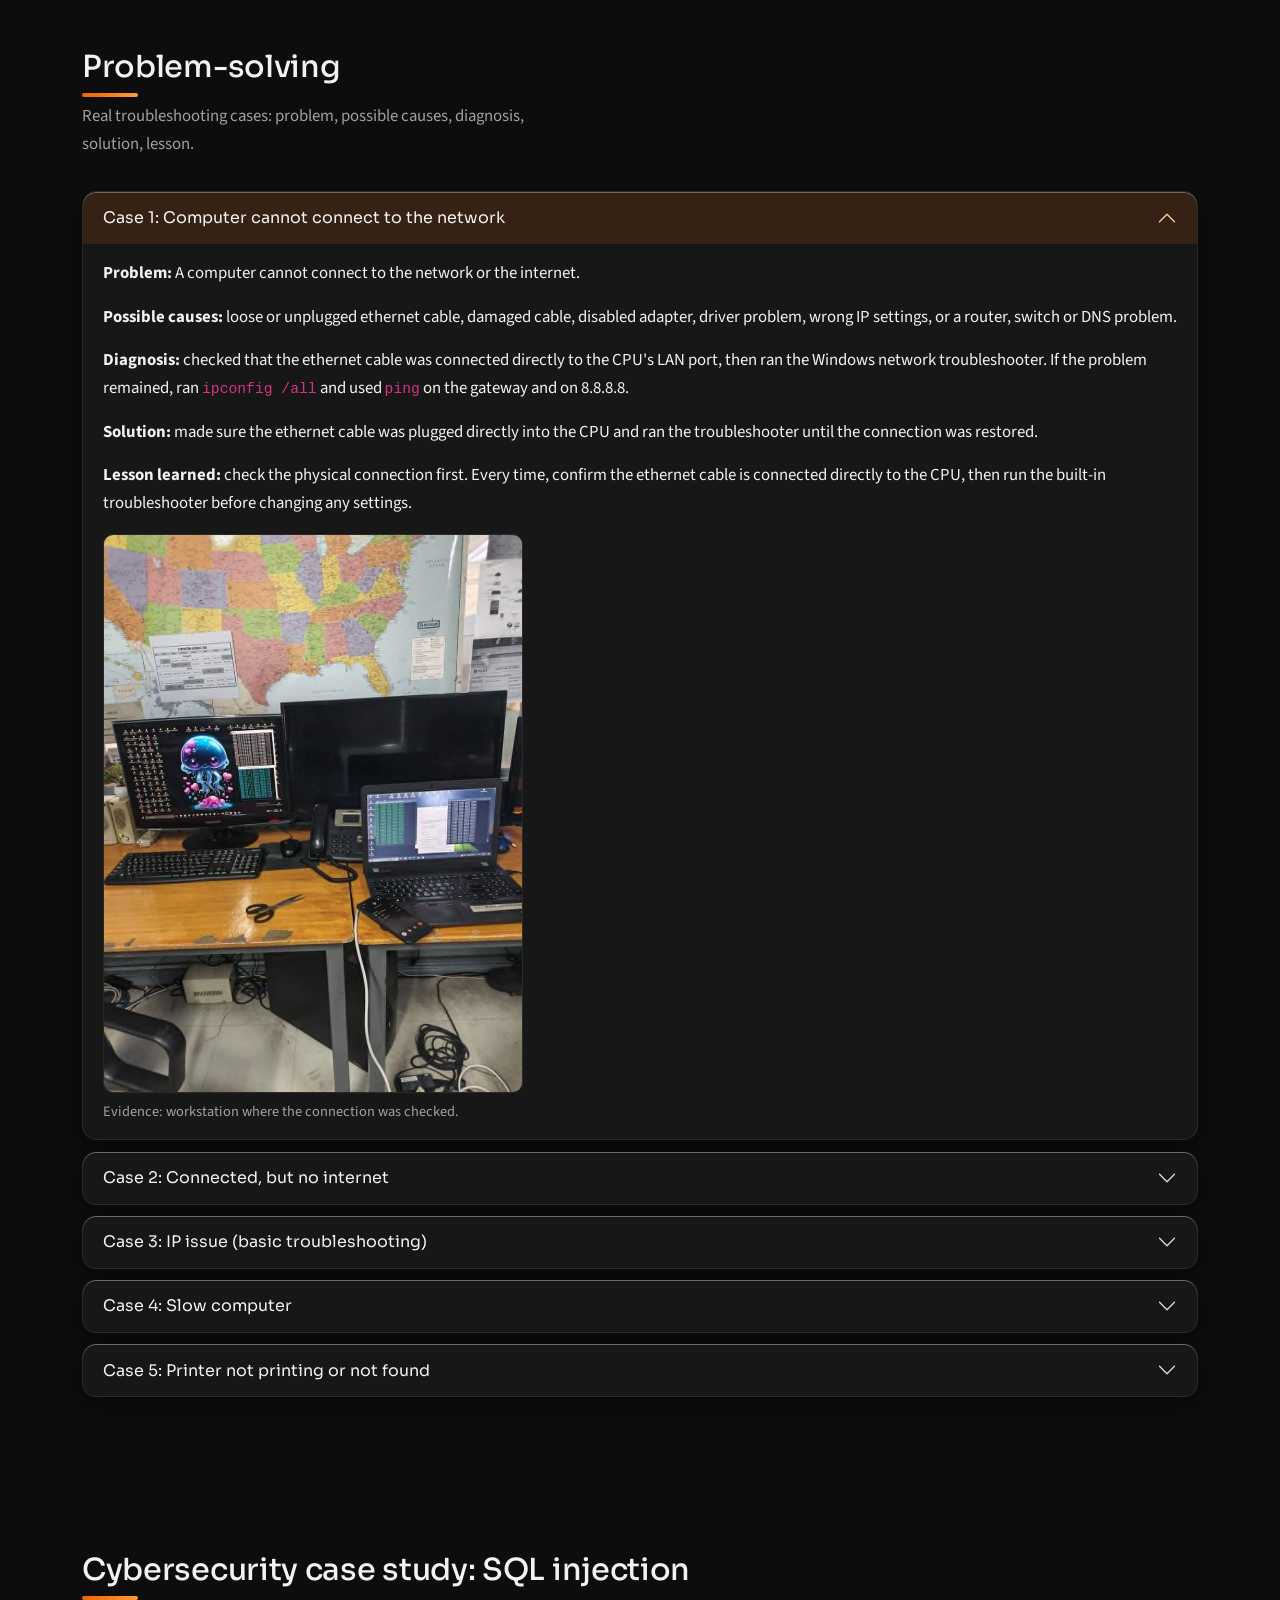
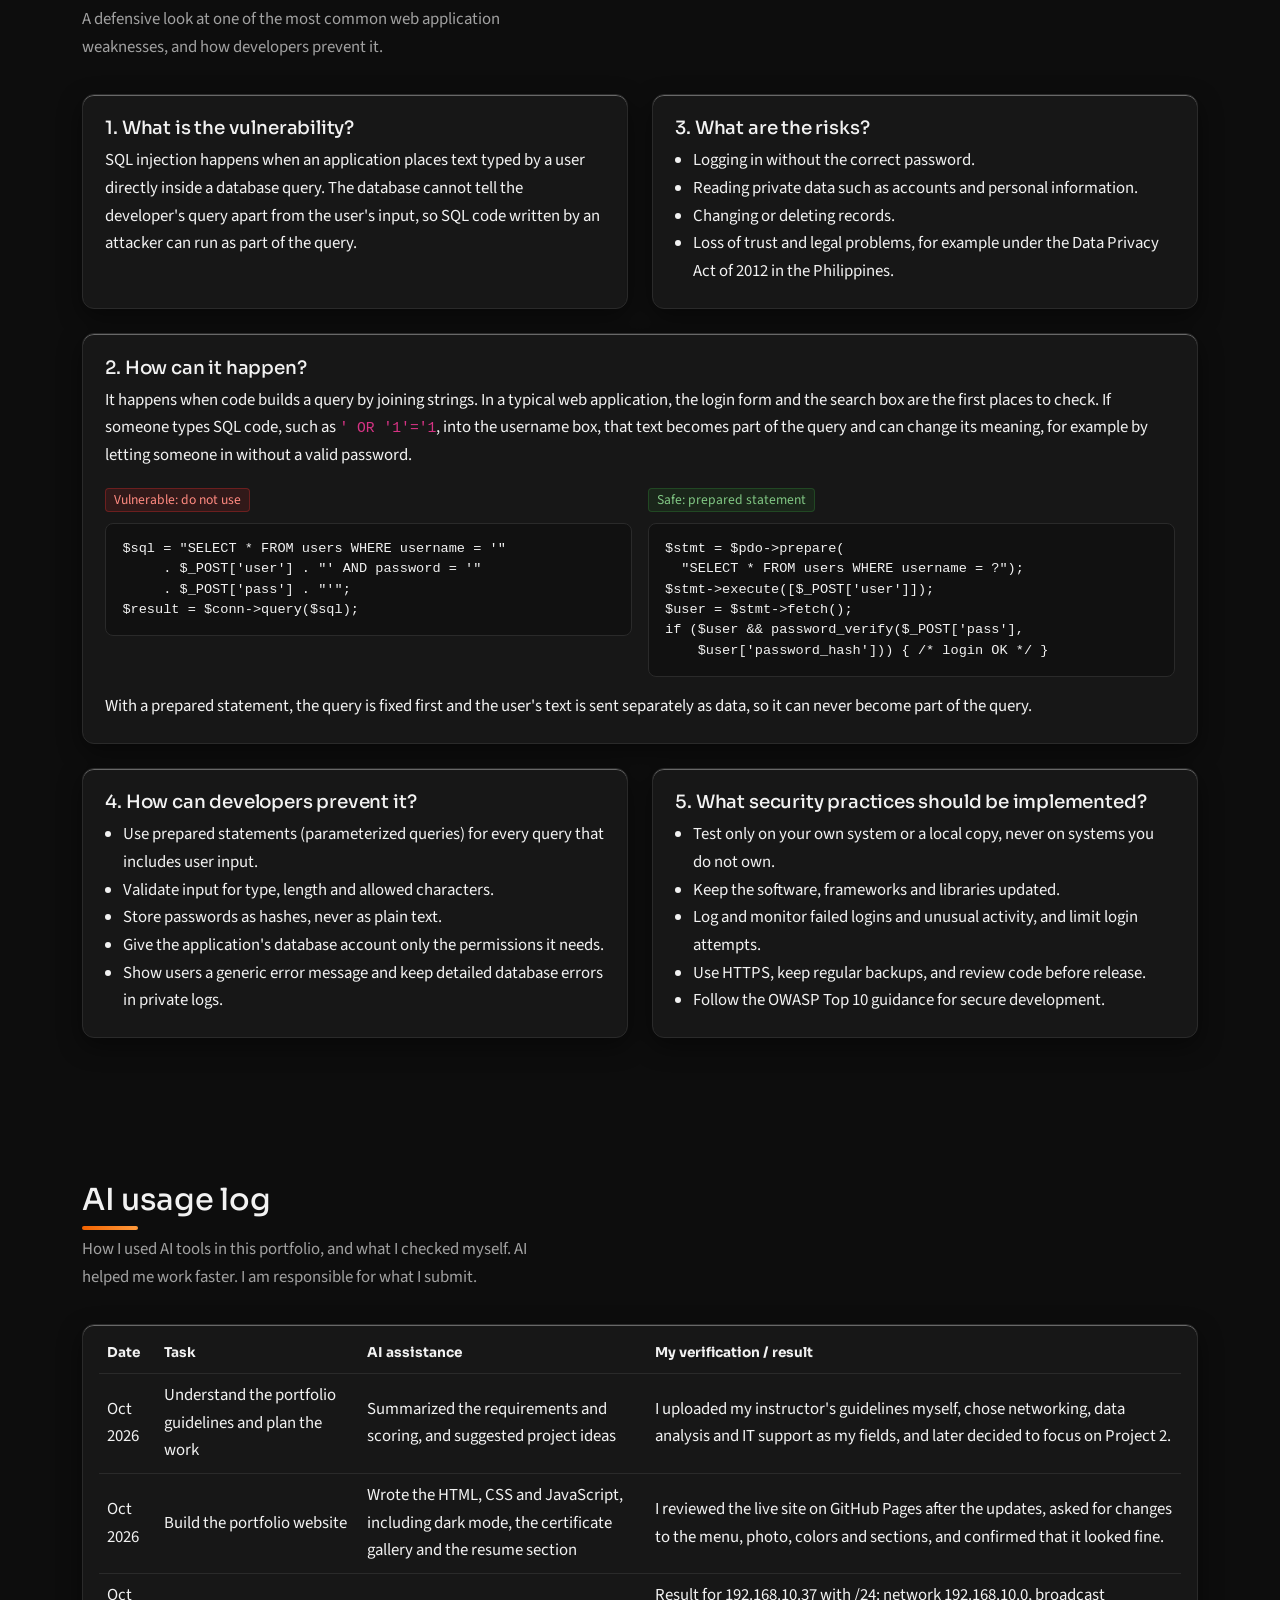
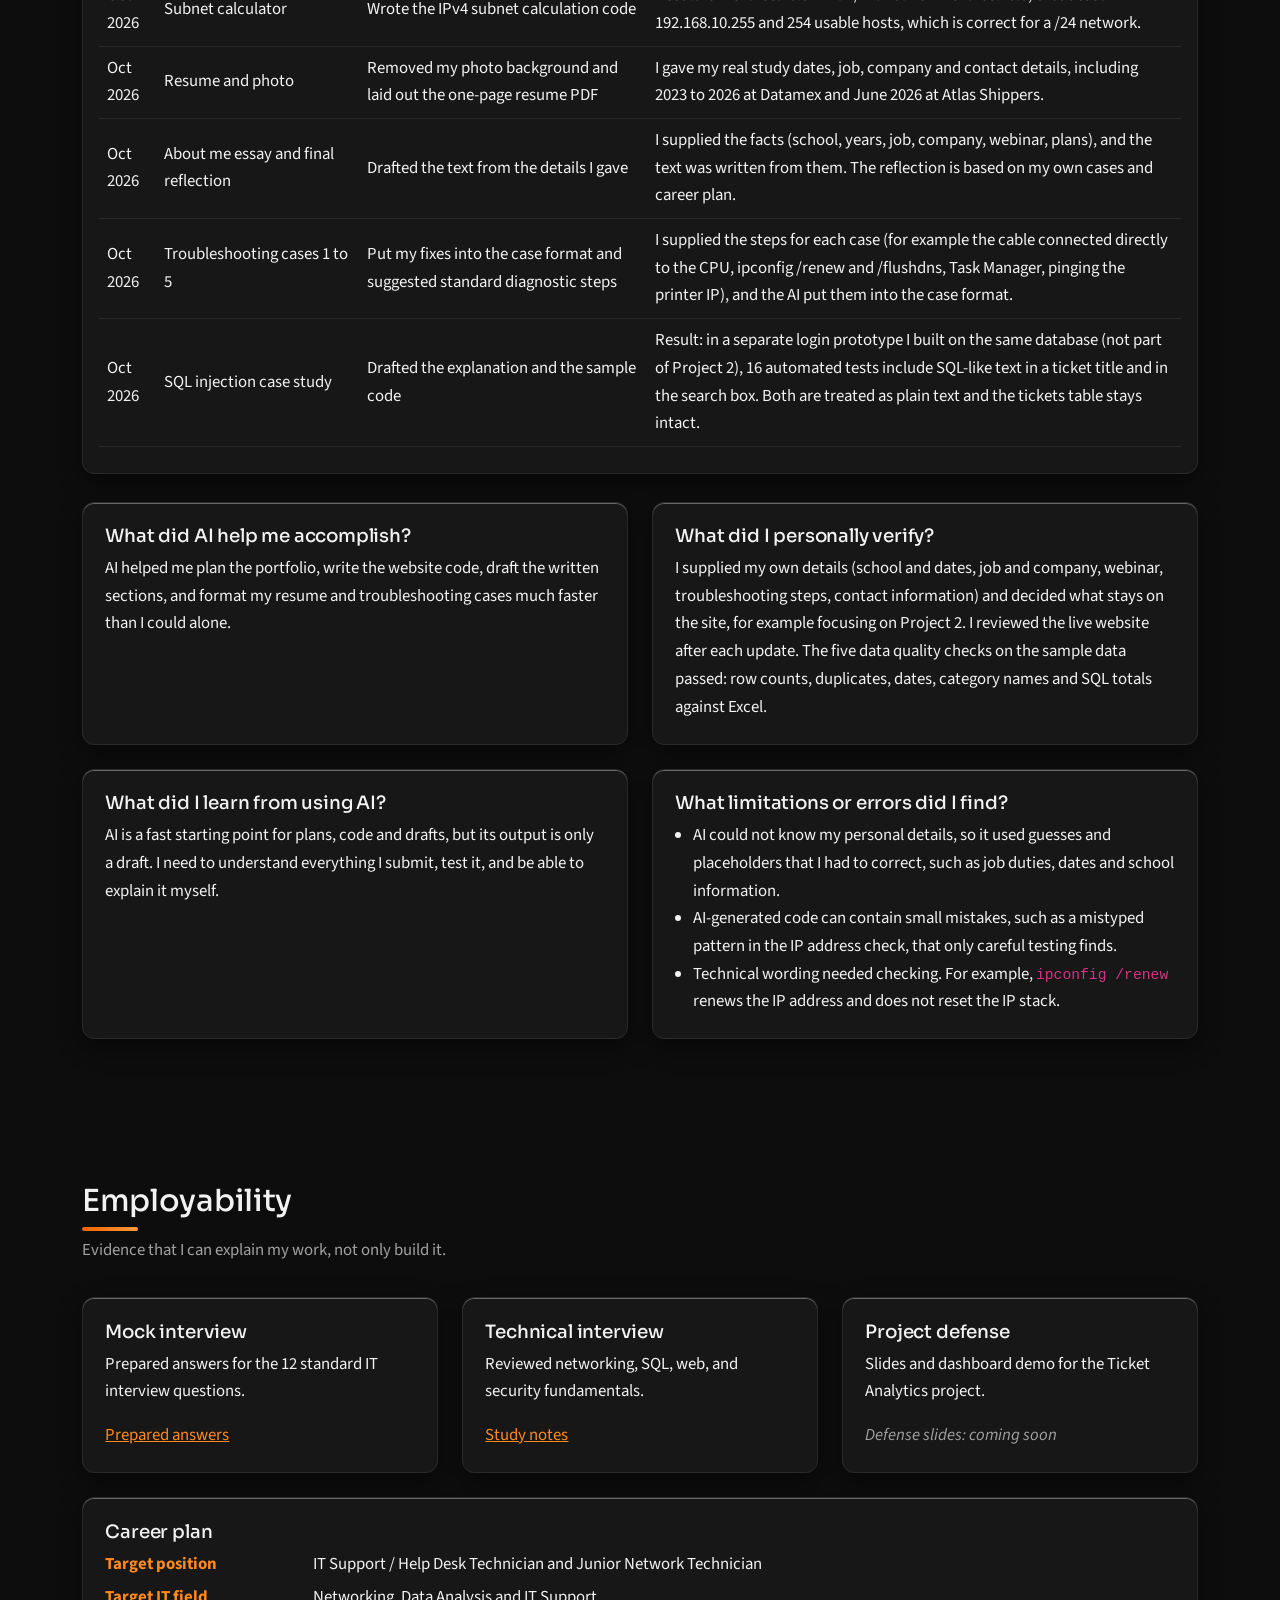
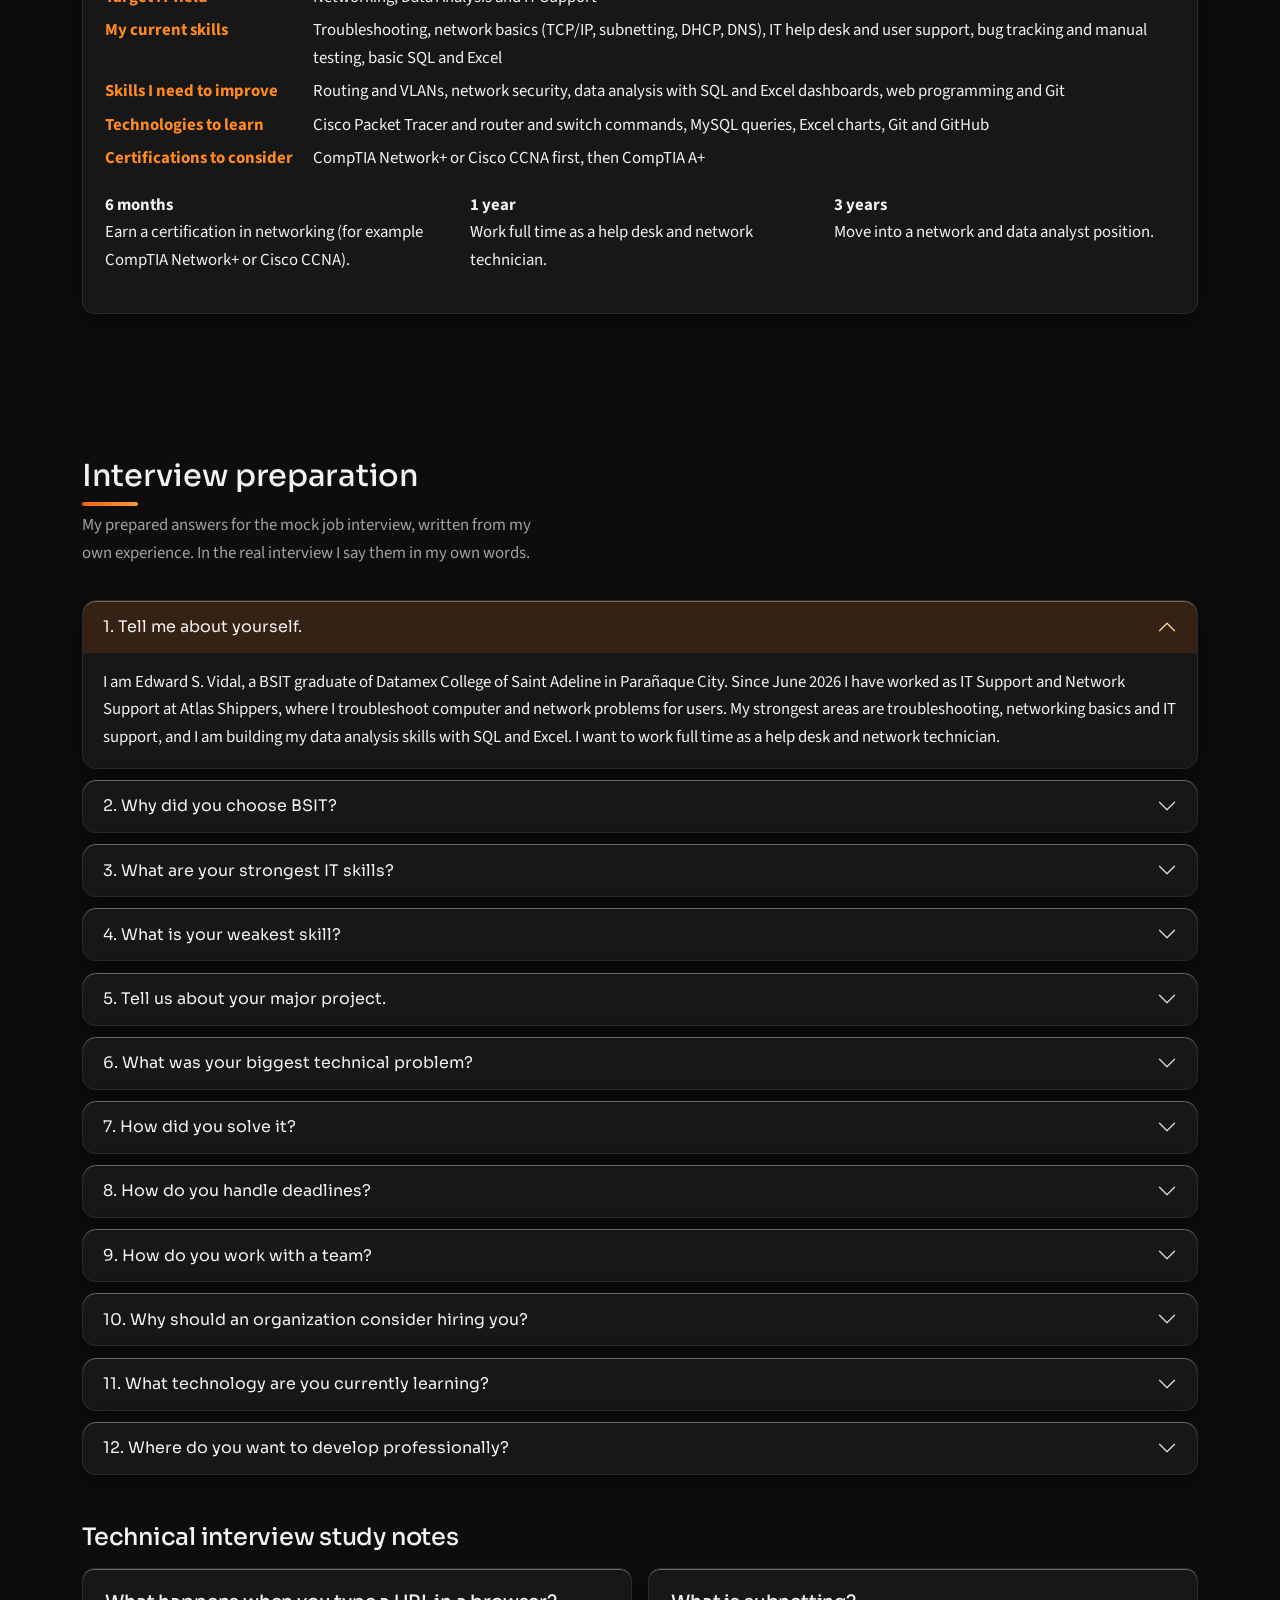
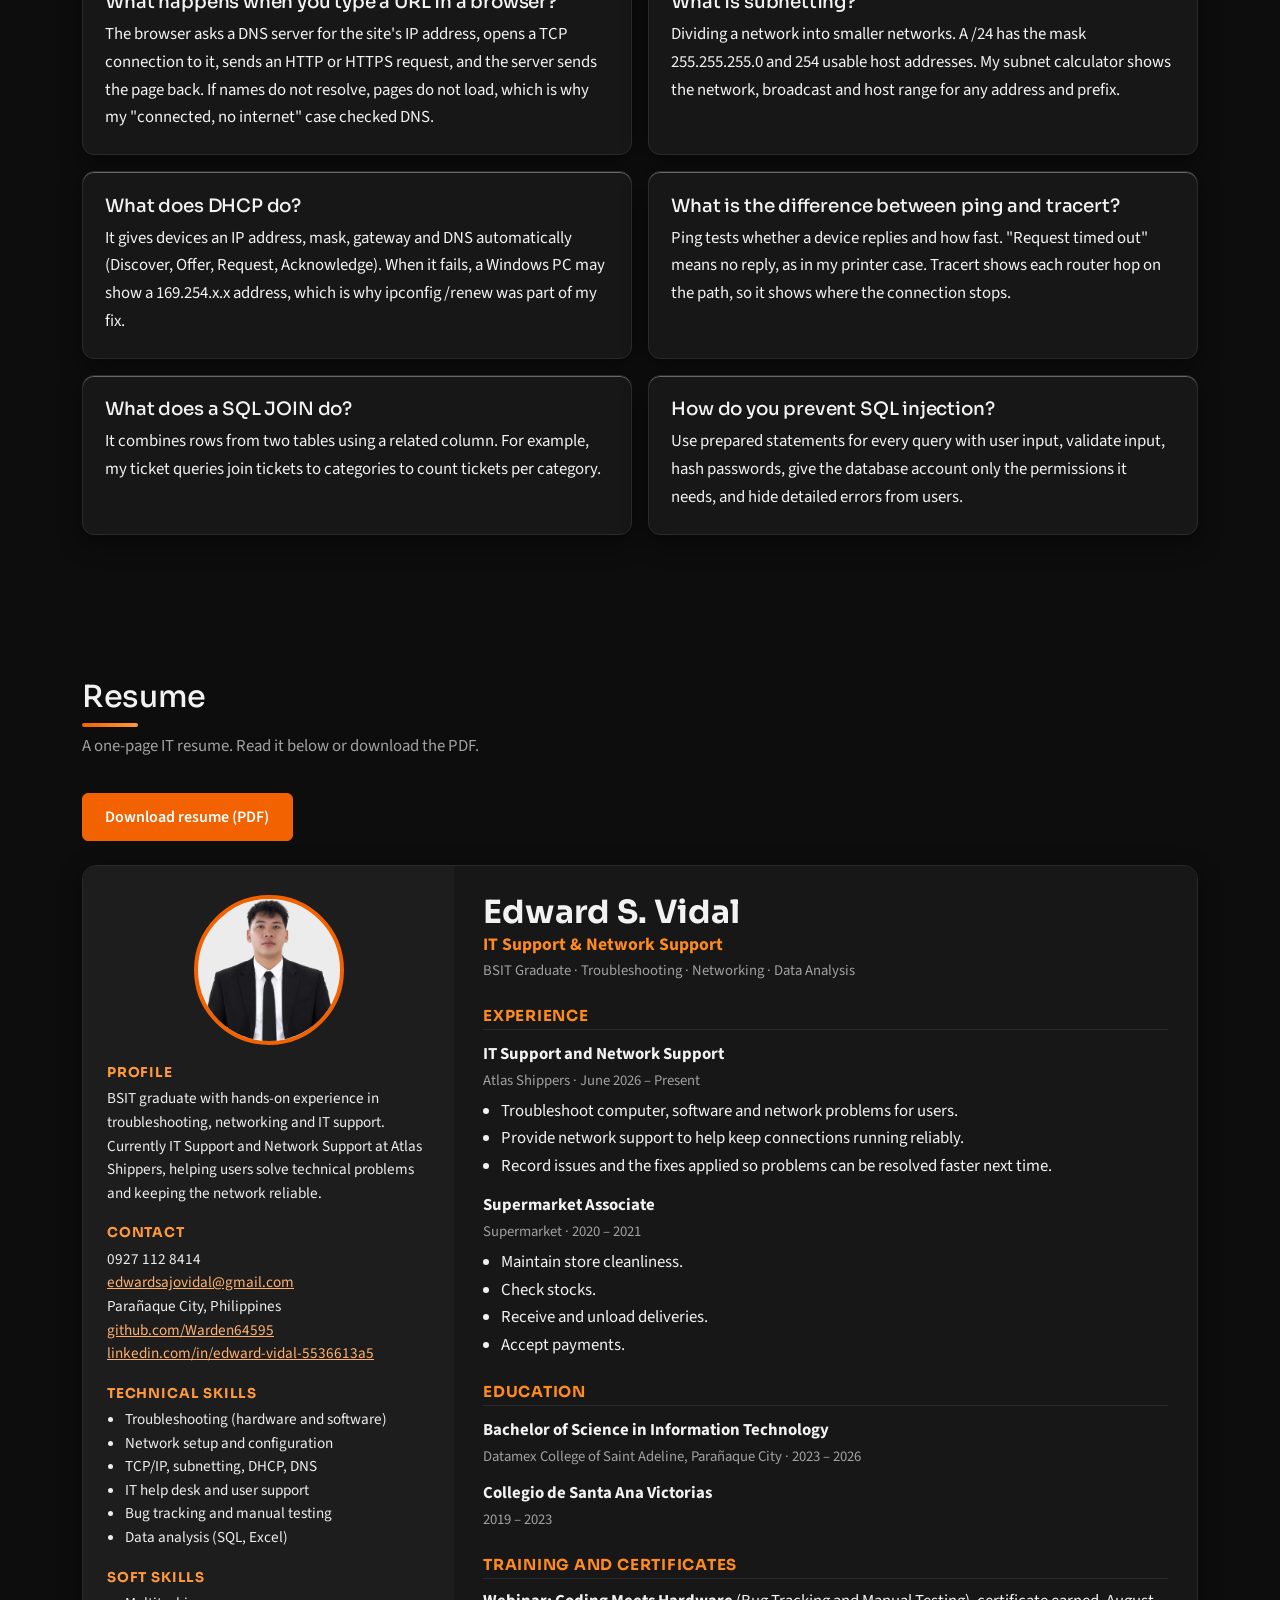
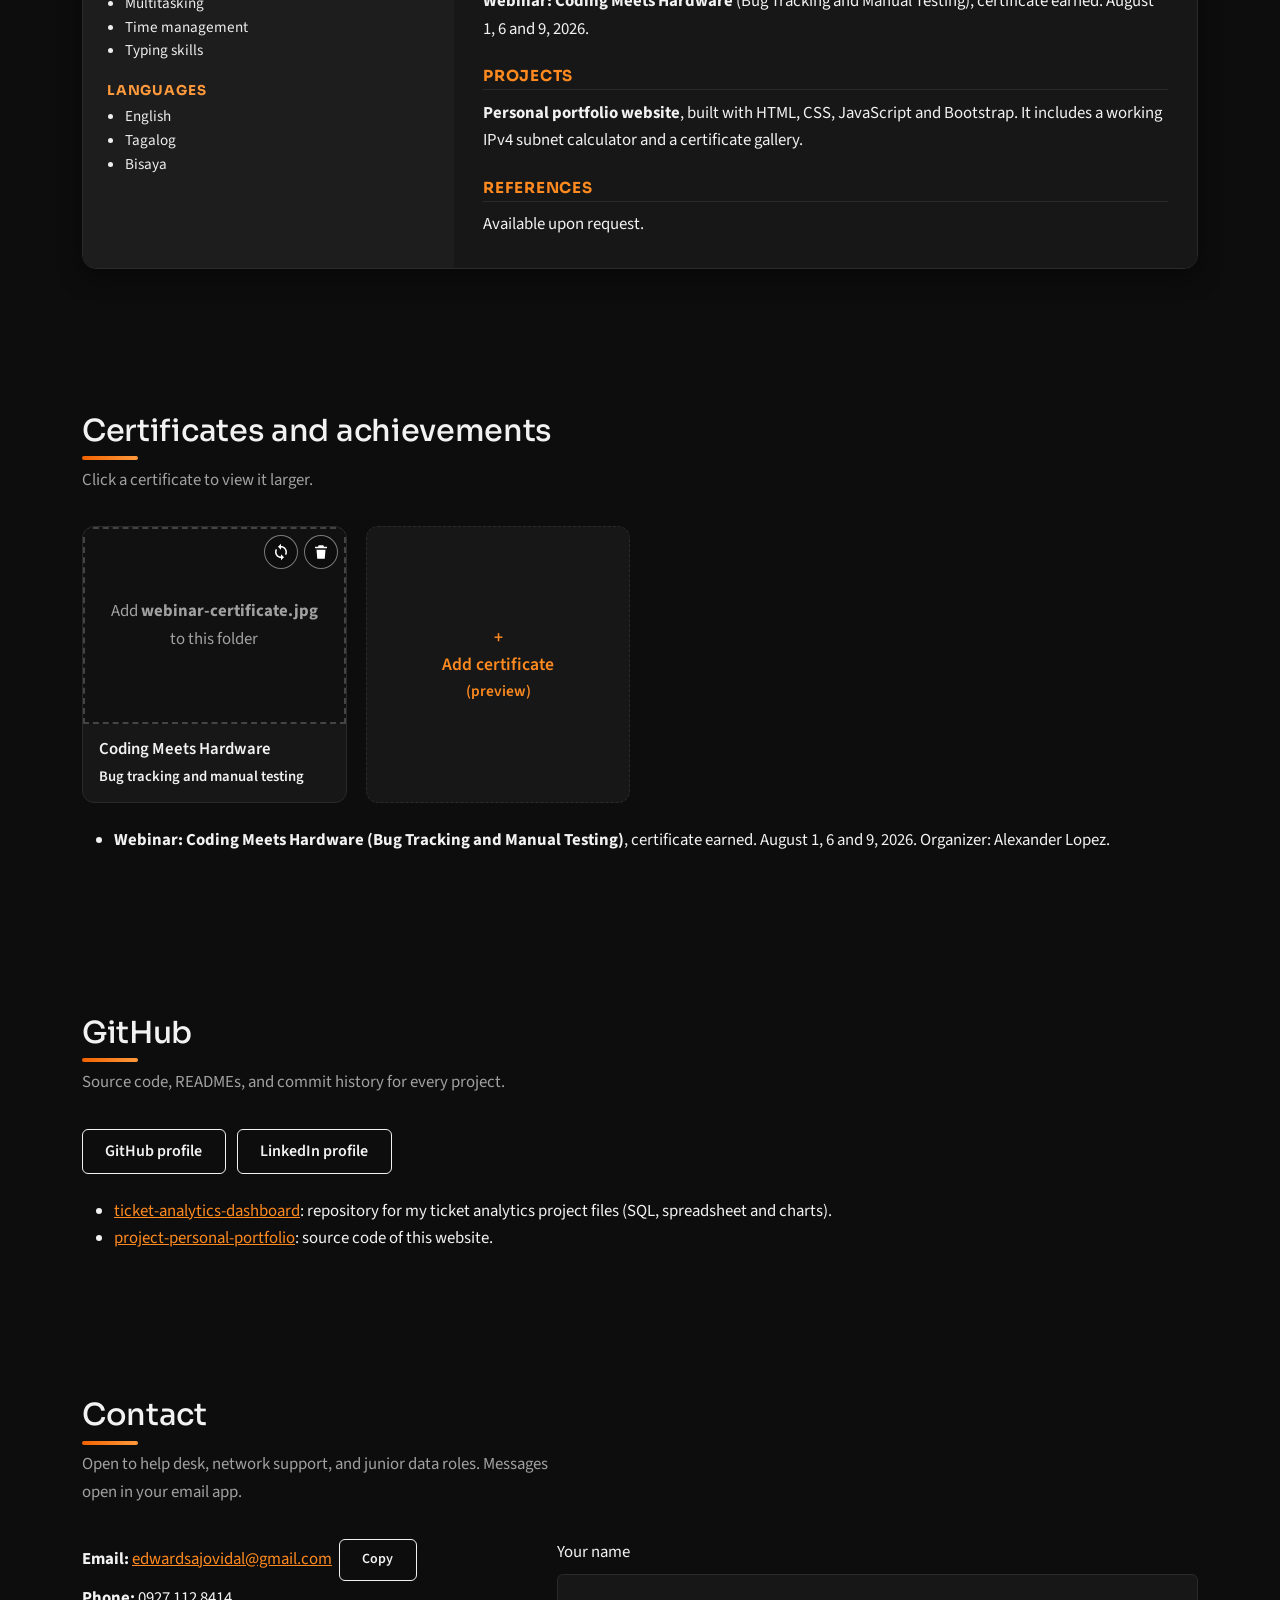
==== commit 27a85dcb: "Add files via upload" ====
--- a/index.html
+++ b/index.html
@@ -607,7 +607,7 @@
      <div class="col-12"><div class="panel"><h3>Raw data sample <small class="text-muted">(SAMPLE data, first rows of the raw file)</small></h3>
       <div class="table-responsive"><table class="table table-sm mb-0" id="rawTbl"><thead><tr><th>ticket_id</th><th>title</th><th>created_at</th><th>closed_at</th><th>category</th><th>priority</th></tr></thead><tbody><tr><td>26</td><td>Connected but no internet</td><td>2026-08-17 16:45:00</td><td>2026-08-18 02:45:00</td><td>Network</td><td>High</td></tr><tr><td>98</td><td>Email client not opening</td><td>2026-09-15 12:13:00</td><td>2026-09-15 13:13:00</td><td>Software</td><td>Medium</td></tr><tr><td>90</td><td>Computer very slow</td><td>2026-09-11 13:22:00</td><td>2026-09-11 21:22:00</td><td>Hardware</td><td>Low</td></tr><tr><td>17</td><td>Laptop battery drains fast</td><td>2026-08-12 10:46:00</td><td>2026-08-12 23:46:00</td><td>Hardware</td><td>Low</td></tr><tr><td>86</td><td>Software license expired</td><td>2026-09-10 13:26:00</td><td>2026-09-10 17:26:00</td><td>Software</td><td>High</td></tr><tr><td>28</td><td>Cannot reach shared folder</td><td>2026-08-18 16:26:00</td><td>2026-08-19 00:26:00</td><td>Network</td><td>low</td></tr><tr><td>94</td><td>Forgot password</td><td>2026-09-15 08:28:00</td><td>2026-09-15 11:28:00</td><td>Account</td><td>Medium</td></tr><tr><td>65</td><td>Keyboard or mouse not working</td><td>2026-08-31 16:22:00</td><td>2026-09-01 05:22:00</td><td>Hardware</td><td>High</td></tr></tbody></table></div>
       <p class="small text-muted mb-0 mt-2">The raw file was generated from the sample data to practise cleaning. It is not a real company export. <a href="https://github.com/Warden64595/ticket-analytics-dashboard/blob/main/data/raw/tickets_raw.csv" target="_blank" rel="noopener">Open the full raw file</a>.</p></div></div>
-     <div class="col-12"><h3 class="h5 mt-2">Data model (ERD)</h3><figure class="slot"><img src="[data-uri]" alt="Entity relationship diagram: tickets, categories, technicians" onerror="this.parentNode.classList.add('missing');this.remove()"><div class="miss">Add <b>docs/erd.png</b><br><small>Entity relationship diagram: tickets, categories, technicians</small></div></figure></div>
+     <div class="col-12"><h3 class="h5 mt-2">Data model (ERD)</h3><figure class="slot"><img src="[data-uri]" alt="Entity relationship diagram: tickets, categories, technicians" onerror="this.parentNode.classList.add('missing');this.remove()"><div class="miss">Add <b>docs/erd.png</b><br><small>Entity relationship diagram: tickets, categories, technicians</small></div></figure></div>
     </div>
    </div>
 
@@ -646,7 +646,7 @@
 
    <div class="tab-pane fade" id="p2-dash" role="tabpanel">
     <h3 class="h5">Charts from the SQL results</h3><p class="small text-muted mb-3">Sample data. Made with <code>analysis/make_charts.py</code>.</p>
-    <div class="row g-3 mb-4"><div class="col-md-6"><img class="img-fluid rounded" src="[data-uri]" alt="Bar chart: tickets per category"></div><div class="col-md-6"><img class="img-fluid rounded" src="[data-uri]" alt="Bar chart: average hours to resolve per category"></div><div class="col-md-6"><img class="img-fluid rounded" src="[data-uri]" alt="Bar chart: tickets per weekday"></div><div class="col-md-6"><img class="img-fluid rounded" src="[data-uri]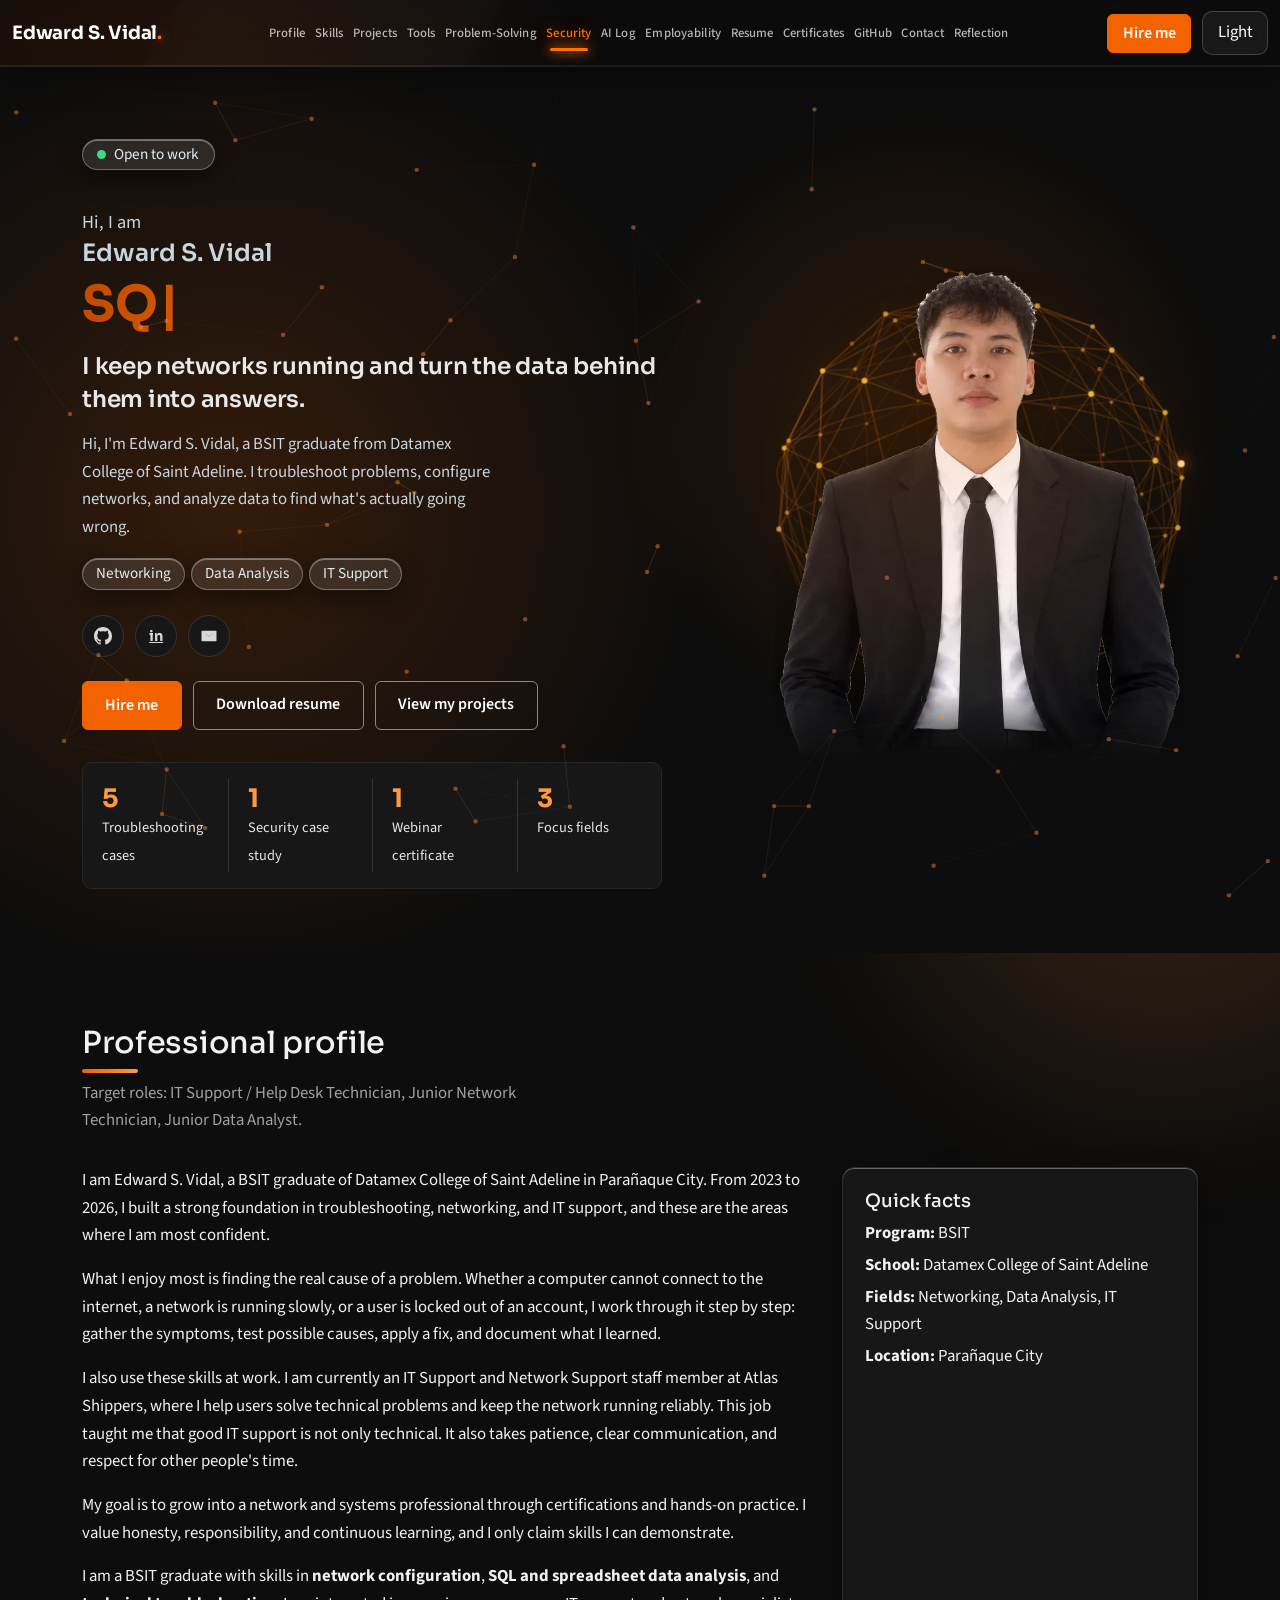
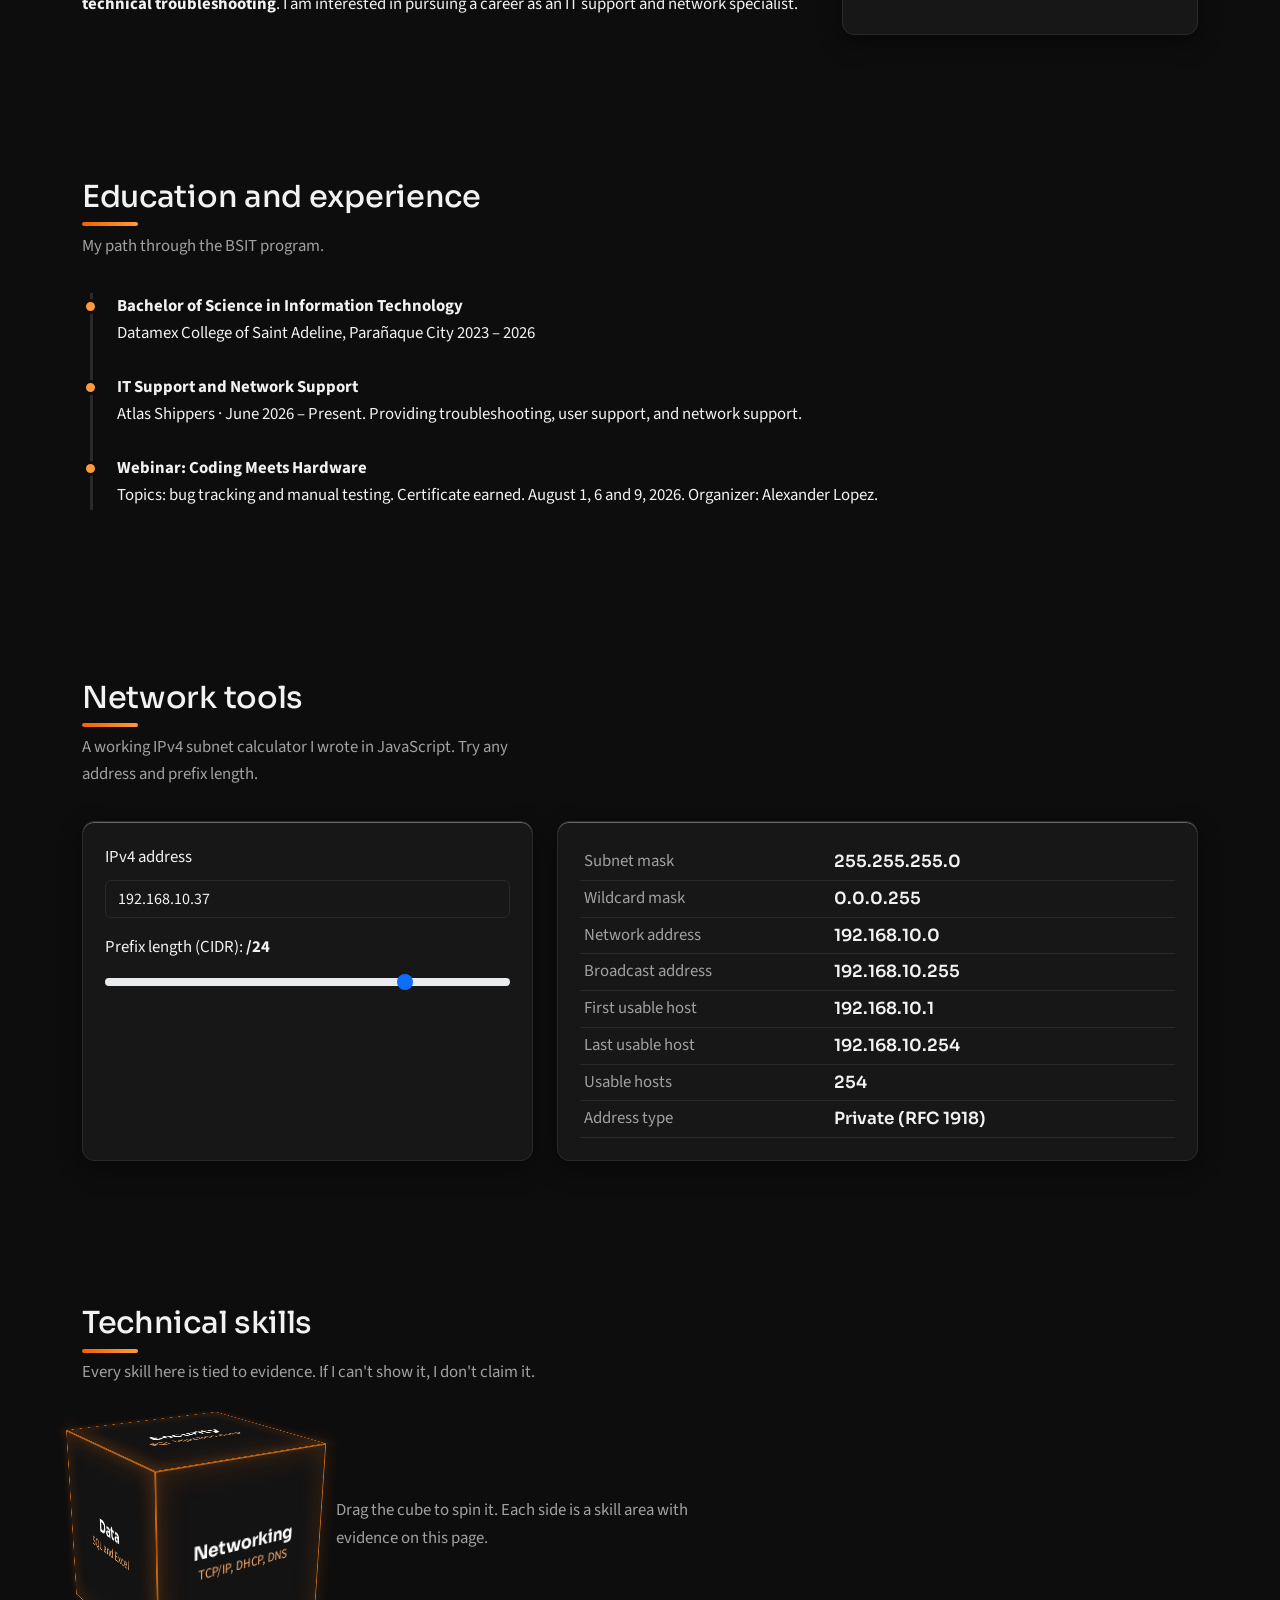
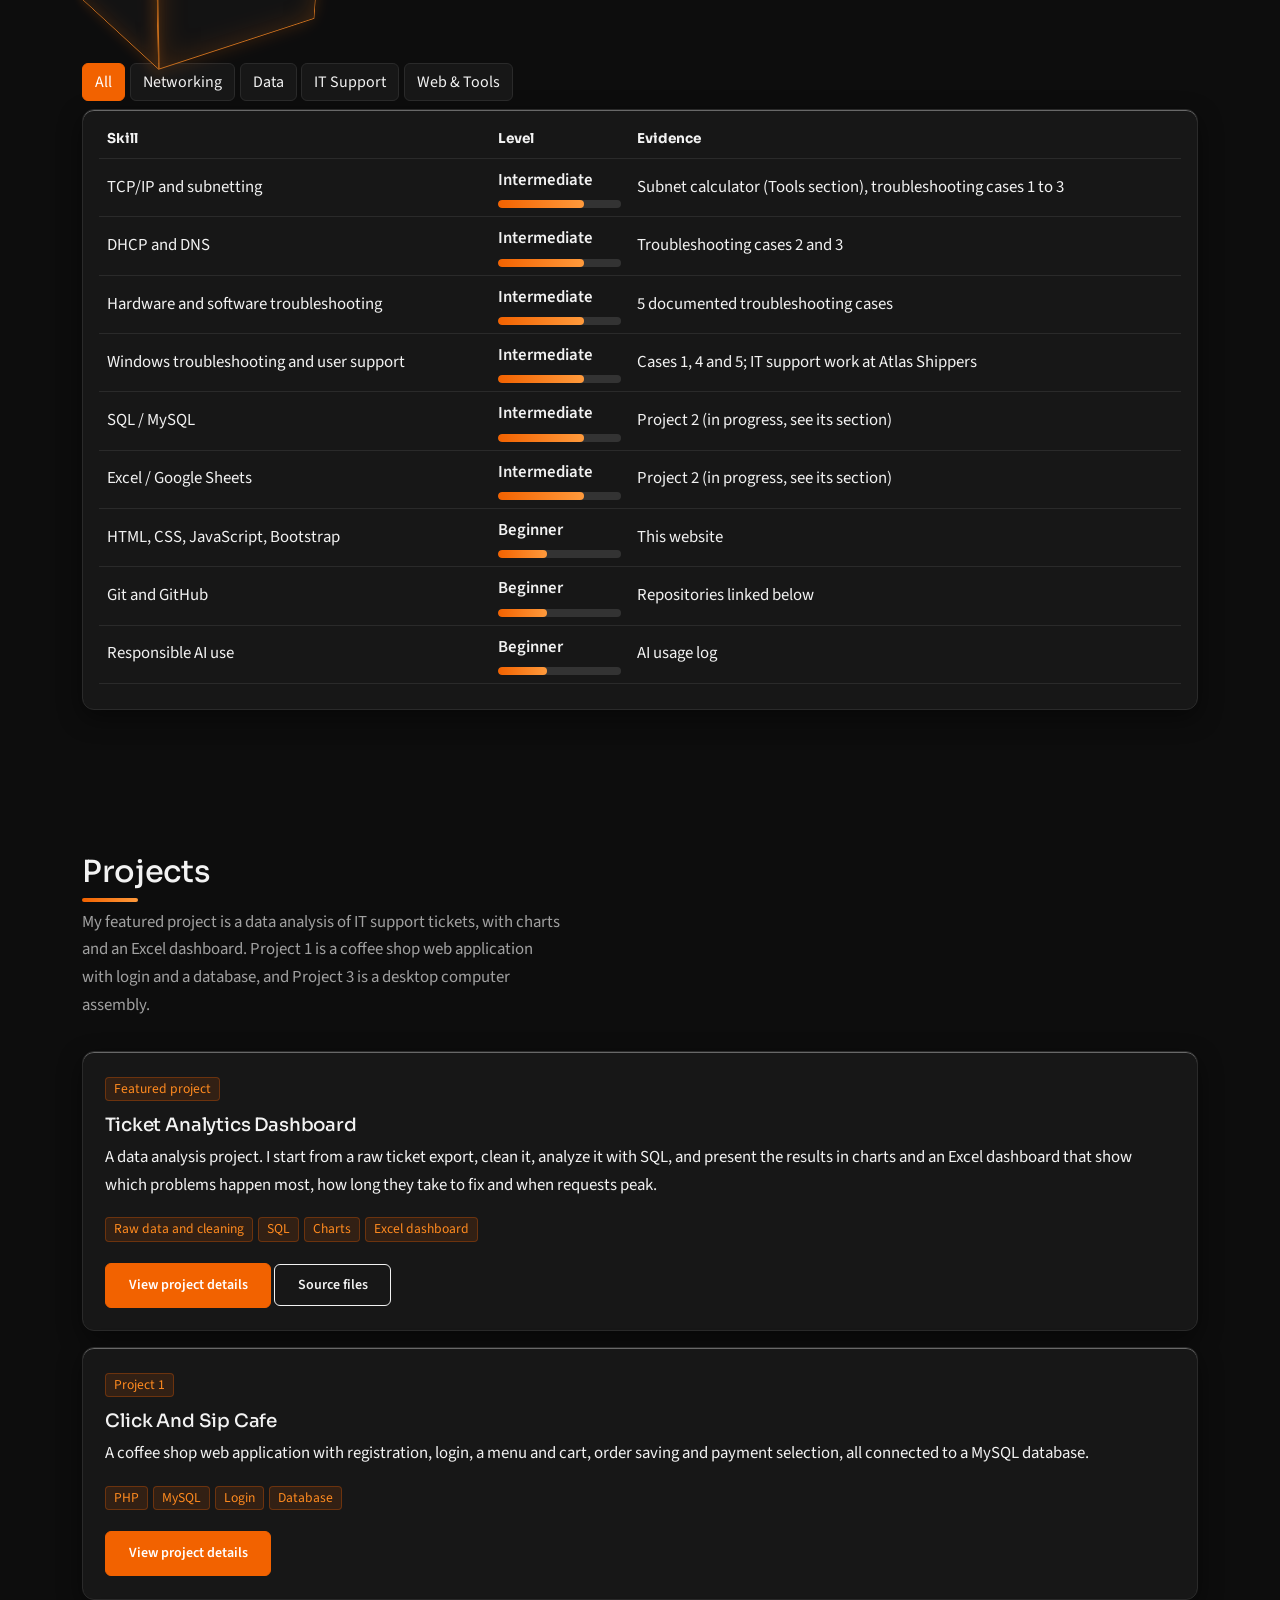
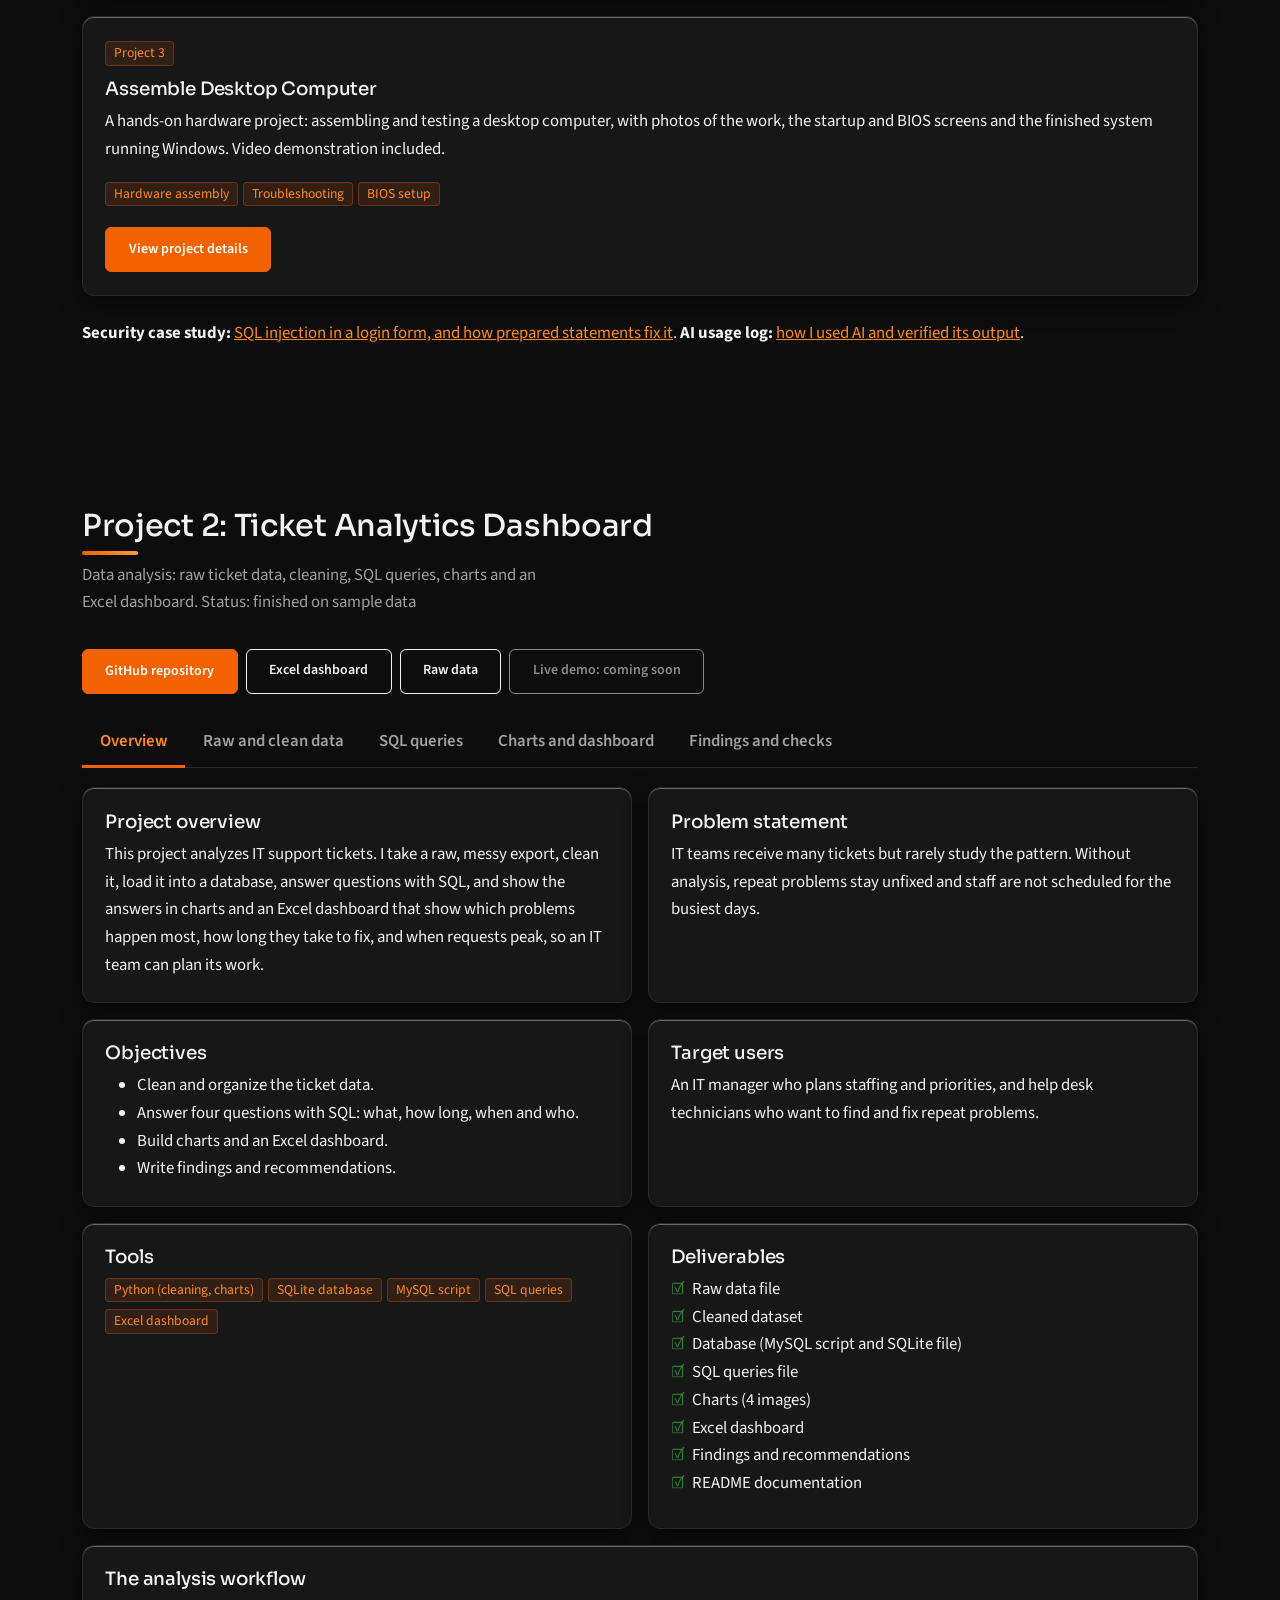
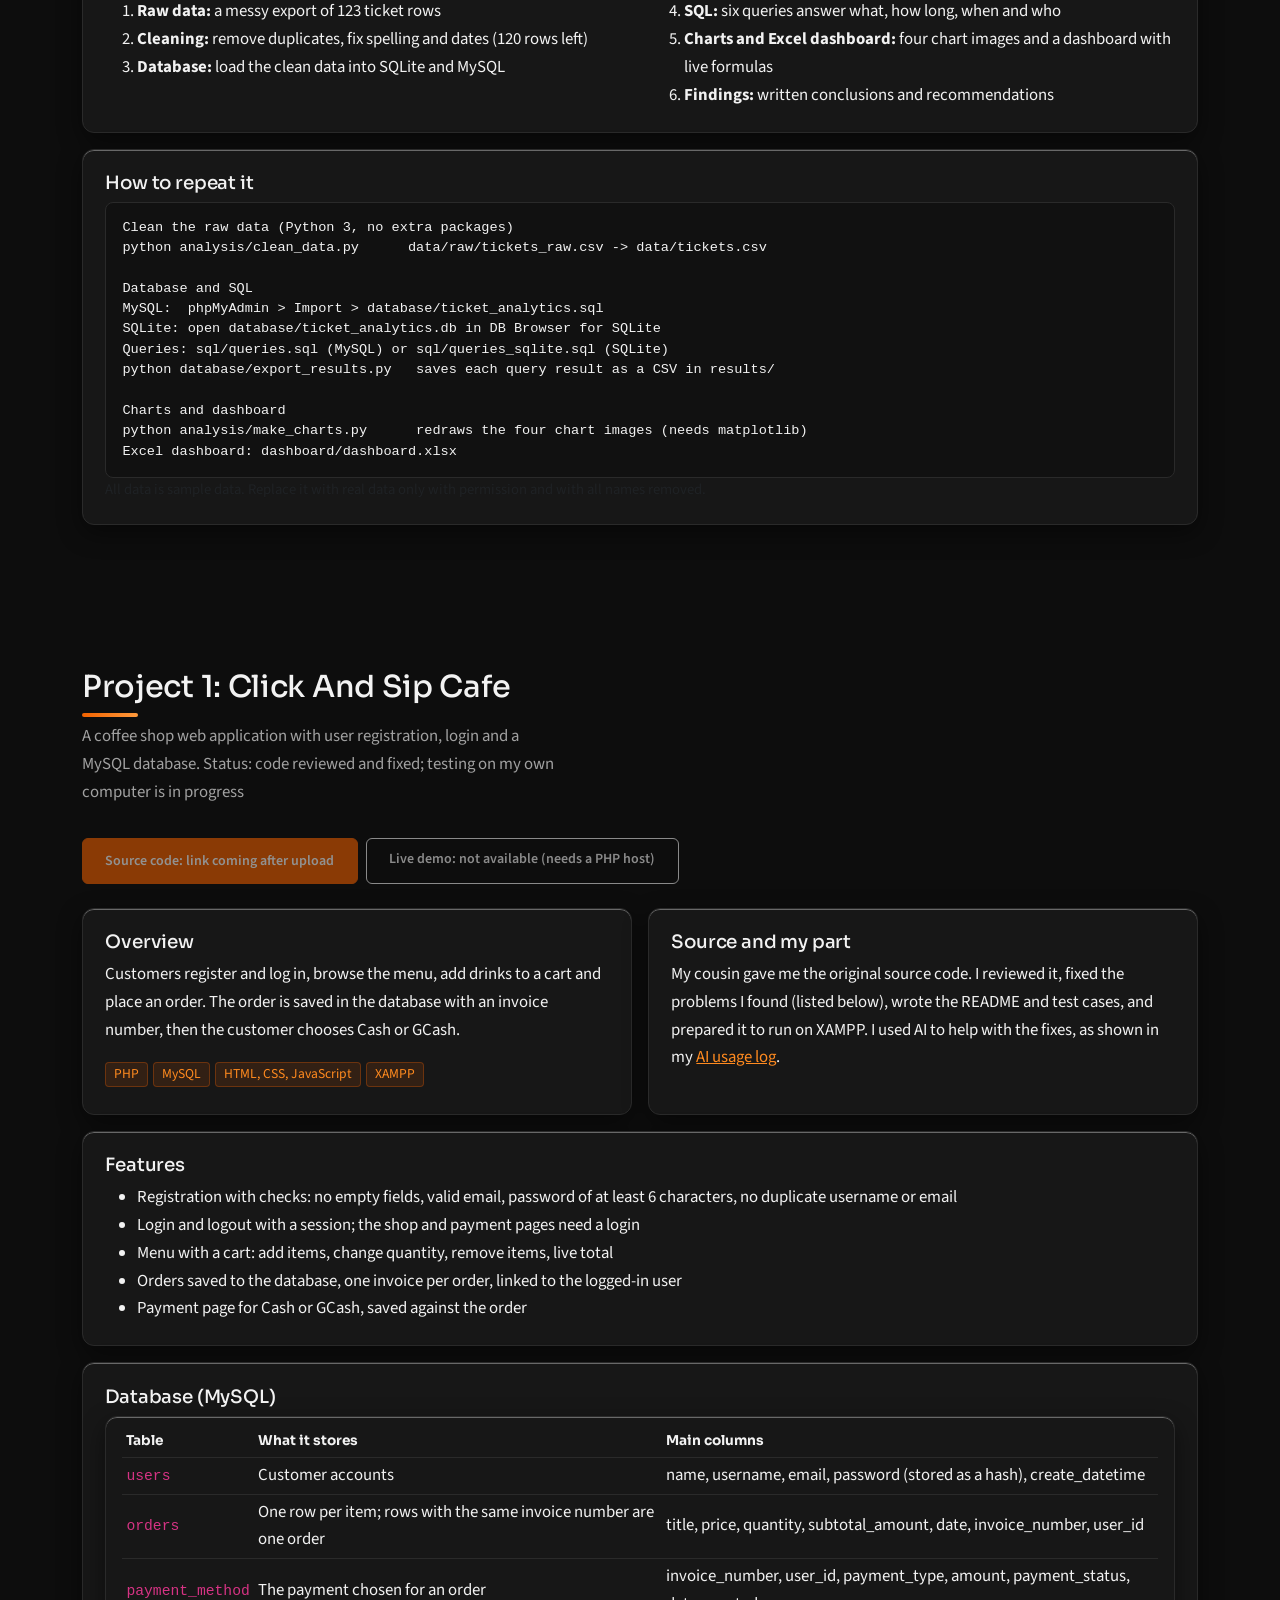
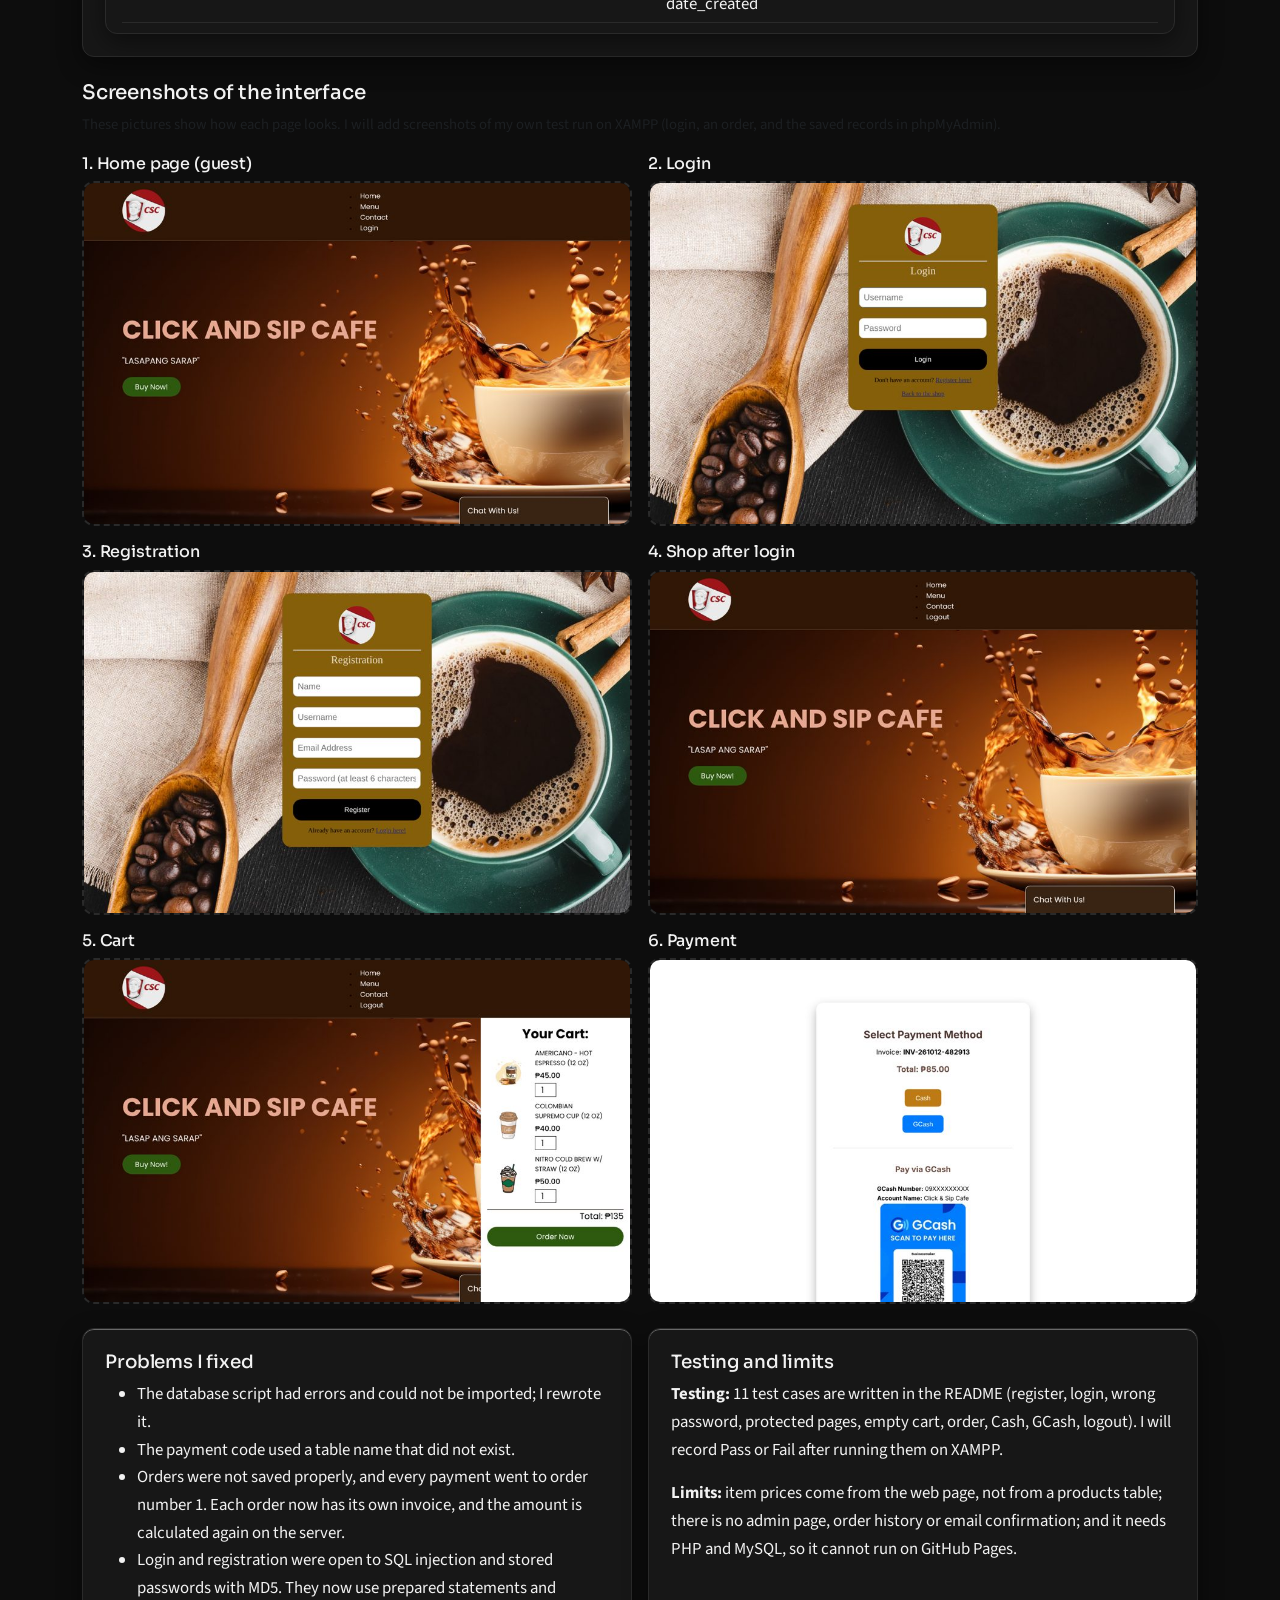
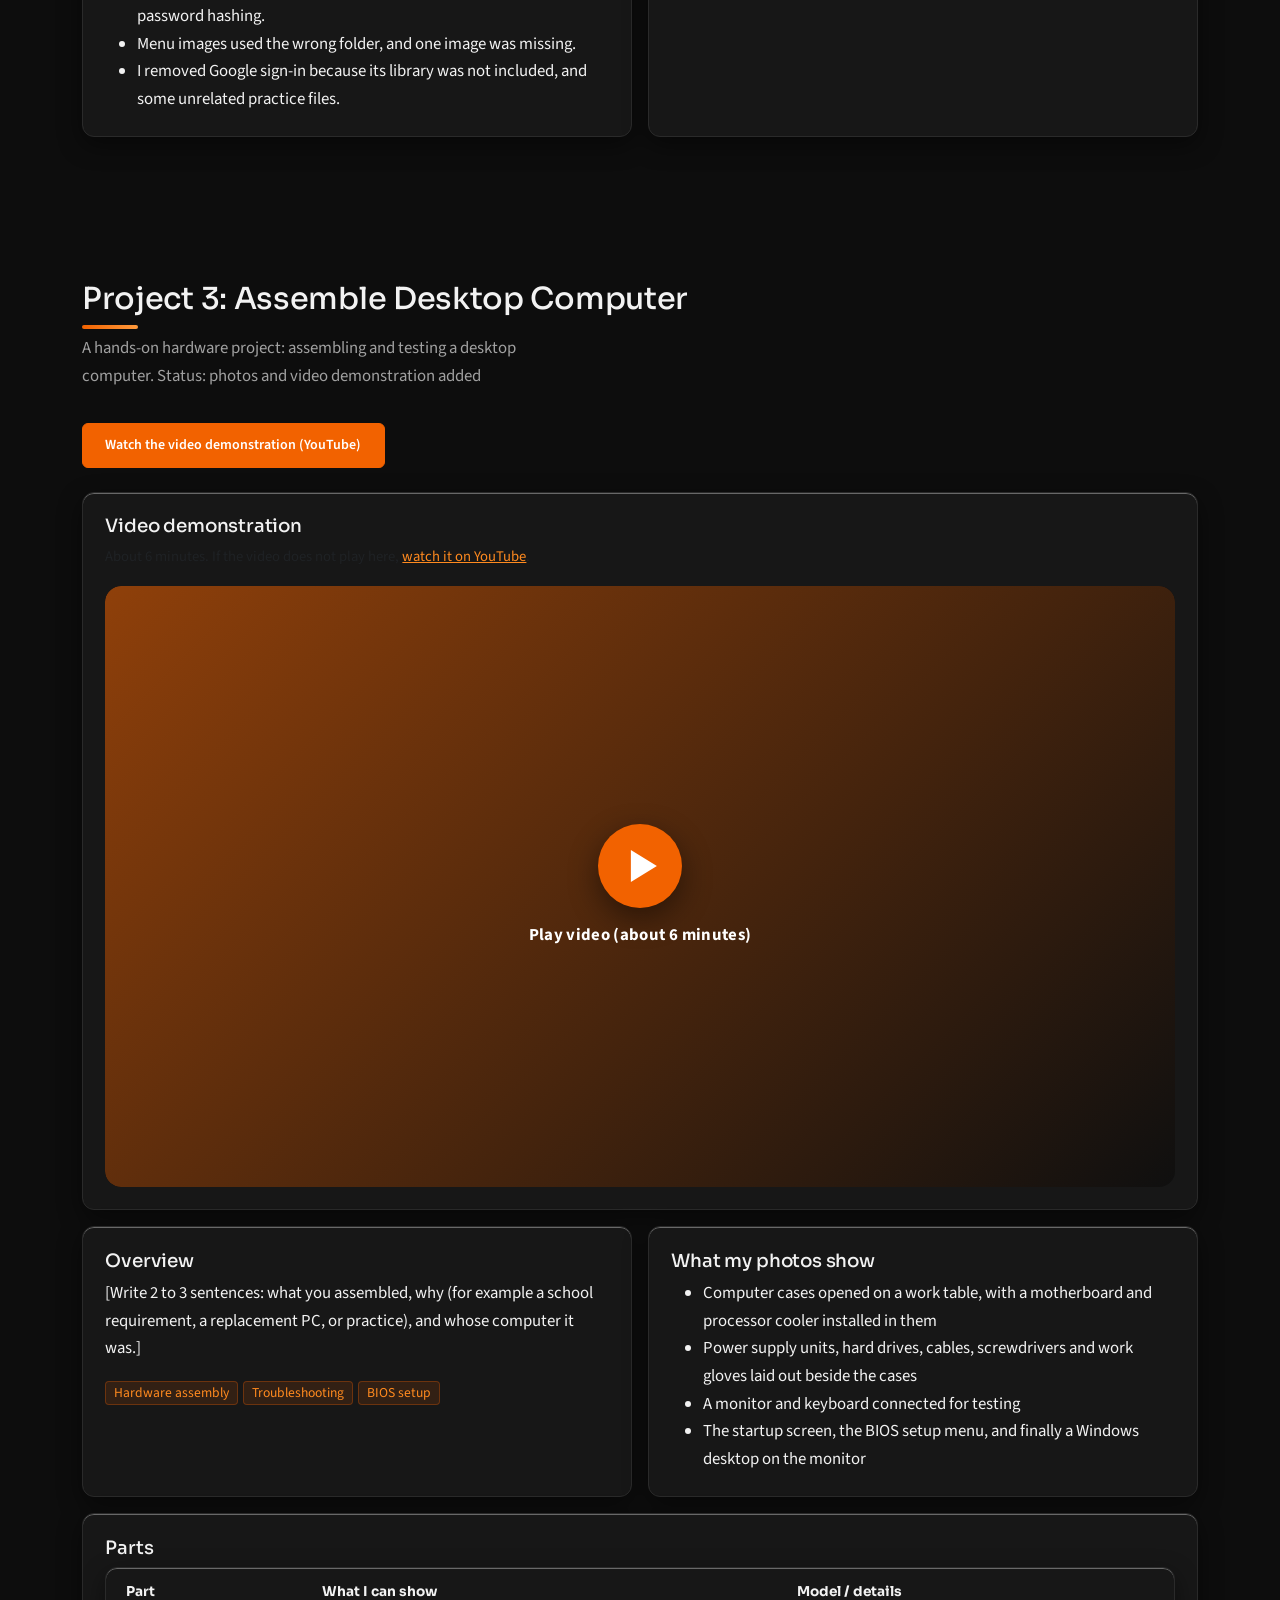
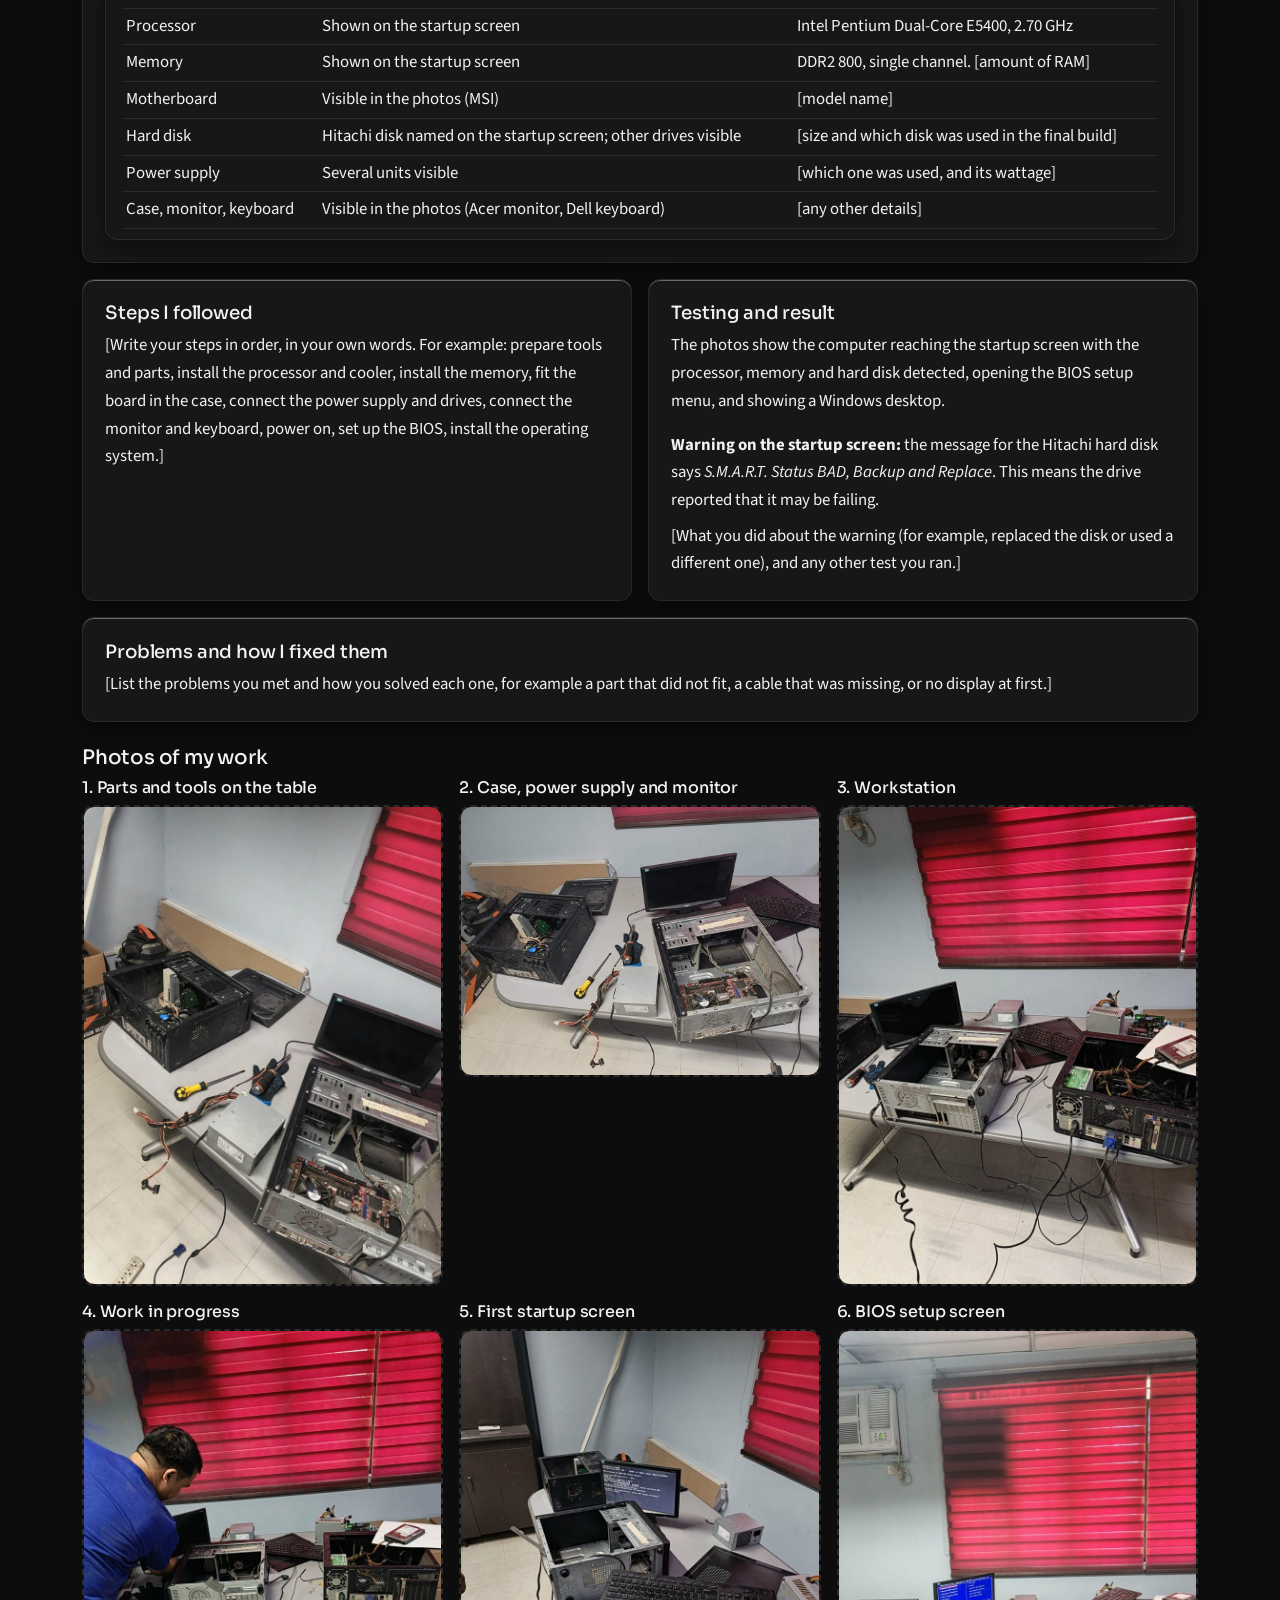
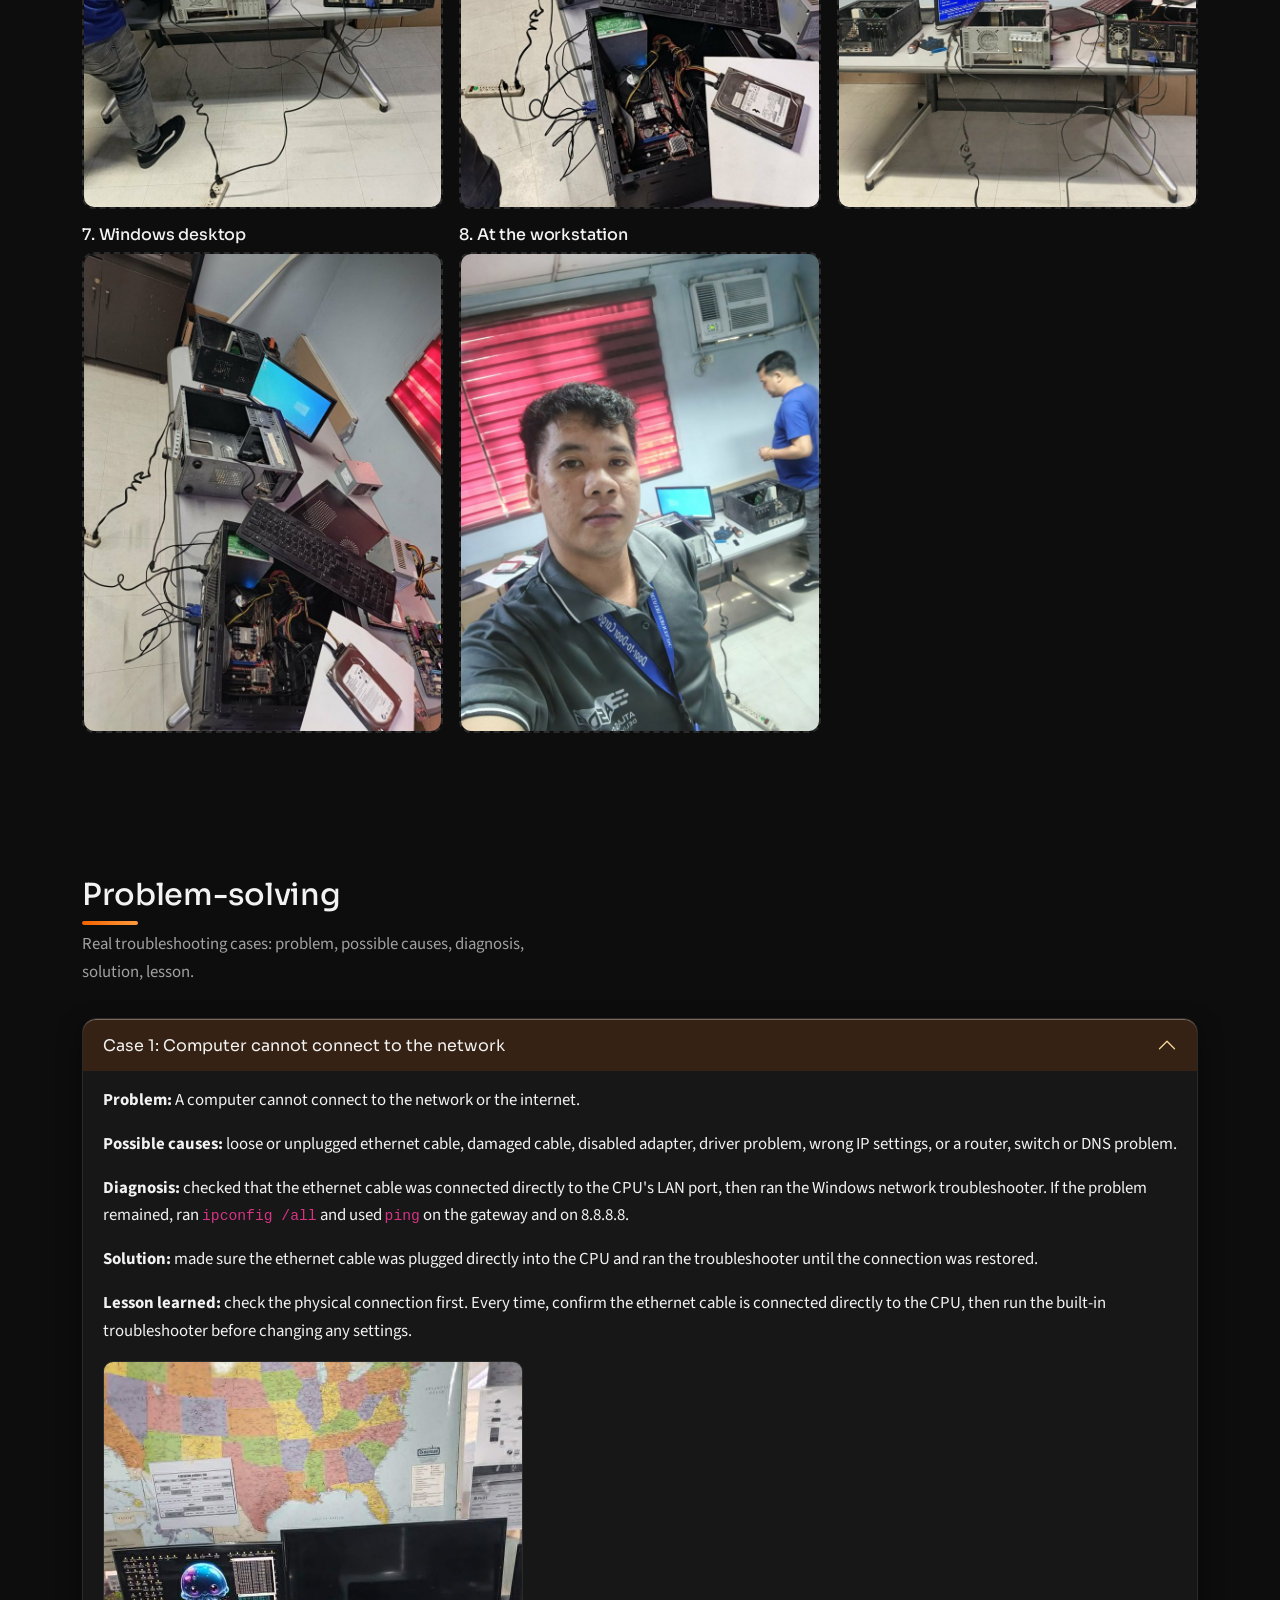
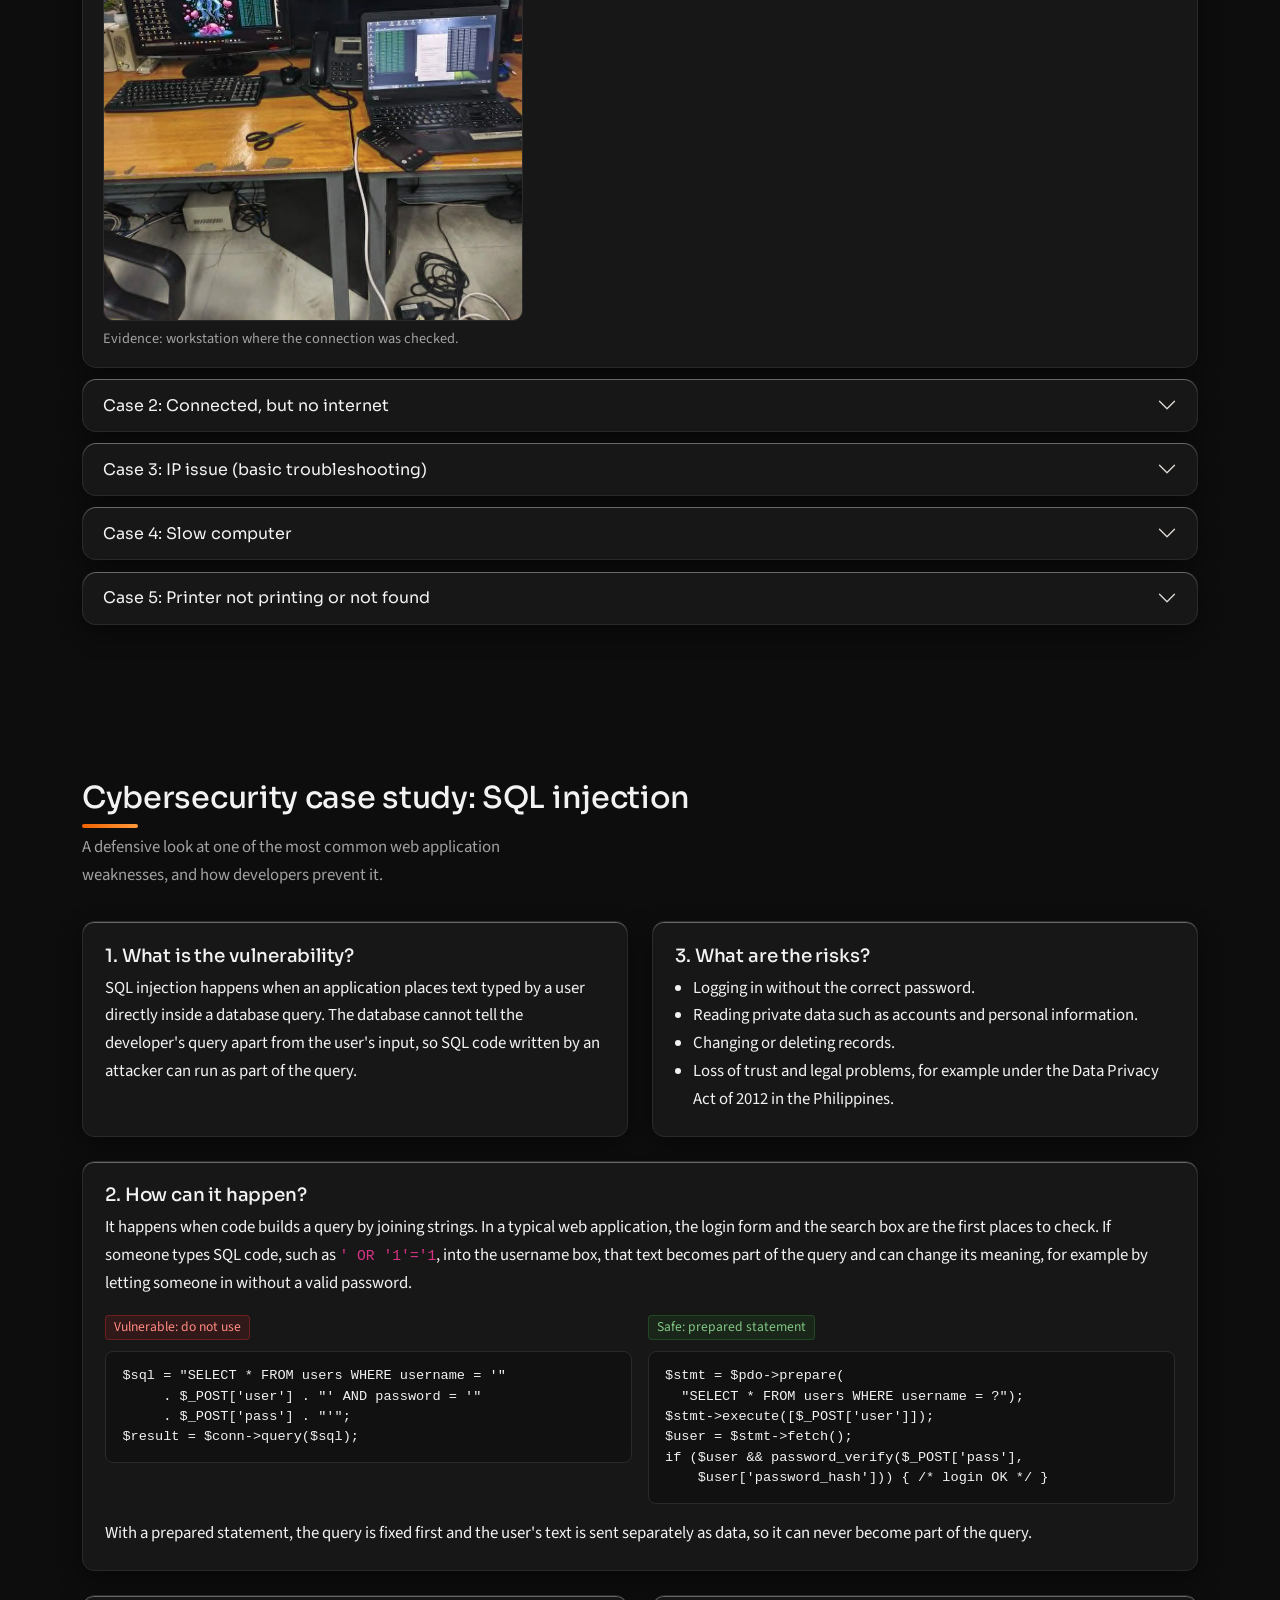
==== commit a7fe61db: "Add files via upload" ====
--- a/index.html
+++ b/index.html
@@ -7,376 +7,7 @@
 <link rel="preconnect" href="https://fonts.googleapis.com">
 <link href="https://fonts.googleapis.com/css2?family=Sora:wght@600;700&family=Source+Sans+3:wght@400;600&display=swap" rel="stylesheet">
 <link href="https://cdn.jsdelivr.net/npm/bootstrap@5.3.3/dist/css/bootstrap.min.css" rel="stylesheet">
-<style>
-/* Edward S. Vidal | BSIT portfolio: styles.
-   Sections: base and theme colors, navigation bar, hero, cards, skills, Project 2 dashboard,
-   troubleshooting, security, AI log, resume, certificate gallery, checklist, motion and 3D effects.
-   Written with AI assistance; see the AI usage log on the website. */
-:root{--ink:#14232e;--paper:#f3f6f8;--card:#fff;--blue:#0b6e99;--amber:#e8a33d;--muted:#55646f;--line:#d5dee4}
-body{font-family:'Source Sans 3',system-ui,sans-serif;background:var(--paper);color:var(--ink);font-size:1.05rem;line-height:1.65}
-h1,h2,h3,h4,.navbar-brand{font-family:'Sora',sans-serif;letter-spacing:-.01em}
-.navbar{background:var(--ink)}
-.navbar .nav-link{color:#c9d6de}.navbar .nav-link:hover,.navbar .nav-link:focus{color:#fff}
-.navbar-brand{color:#fff!important}
-section{padding:4.5rem 0;scroll-margin-top:56px}
-section:nth-of-type(even){background:#fff}
-h2{font-size:1.9rem;margin-bottom:.4rem}
-.lead-sub{color:var(--muted);max-width:60ch;margin-bottom:2rem}
-.btn-main{background:var(--blue);color:#fff;border:0;font-weight:600;padding:.7rem 1.4rem}
-.btn-main:hover{background:#08587a;color:#fff}
-.btn-alt{border:2px solid var(--ink);color:var(--ink);font-weight:600;padding:.6rem 1.4rem}
-.btn-alt:hover{background:var(--ink);color:#fff}
-.hero{background:var(--ink);color:#fff;padding:5rem 0 4rem}
-.hero h1{font-size:clamp(2.2rem,5vw,3.6rem);line-height:1.1}
-.hero p{color:#c9d6de;max-width:52ch}
-.hero .btn-alt{border-color:#fff;color:#fff}.hero .btn-alt:hover{background:#fff;color:var(--ink)}
-.chips span{display:inline-block;border:1px solid #3b5566;border-radius:99px;padding:.15rem .8rem;margin:0 .4rem .4rem 0;font-size:.95rem;color:#e3edf3}
-.topo{width:100%;max-width:440px;height:auto}
-.link{stroke:#3b5566;stroke-width:2}
-.node rect{fill:#1c3342;stroke:#5d8196;stroke-width:1.5}
-.node text{fill:#e3edf3;font:600 12px 'Source Sans 3',sans-serif;text-anchor:middle}
-.packet{fill:var(--amber)}
-.panel{background:var(--card);border:1px solid var(--line);border-radius:6px;padding:1.4rem;height:100%}
-.panel h3{font-size:1.15rem}
-.tag{display:inline-block;background:#e4eff5;color:#08587a;border-radius:4px;padding:0 .5rem;font-size:.85rem;margin:0 .3rem .3rem 0}
-.table{--bs-table-bg:transparent}
-.table th{font-family:'Sora',sans-serif;font-size:.85rem}
-.lvl{font-weight:600;color:var(--blue)}
-.filter .btn{margin:0 .3rem .5rem 0;border:1px solid var(--line);background:#fff;color:var(--ink)}
-.filter .btn.on{background:var(--ink);color:#fff;border-color:var(--ink)}
-.accordion-button:not(.collapsed){background:#e4eff5;color:var(--ink)}
-.ph{background:#fff4de;border-bottom:2px solid var(--amber)}
-footer{background:var(--ink);color:#9fb3c0;padding:1.5rem 0;font-size:.95rem}
-a:focus-visible,button:focus-visible{outline:3px solid var(--amber);outline-offset:2px}
-@media(prefers-reduced-motion:reduce){.packet animateMotion{display:none}}
-/* ---- Enhancements ---- */
-:root{--alt:#fff;--bar:#e4eaee}
-[data-theme=dark]{--paper:#0f1a22;--alt:#142431;--card:#1a2f3e;--ink:#e8f0f5;--muted:#9fb3c0;--line:#2b4254;--bar:#2b4254}
-[data-theme=dark] .navbar,[data-theme=dark] .hero,[data-theme=dark] footer{background:#0a1319}
-[data-theme=dark] .tag{background:#23455a;color:#cfe8f5}
-[data-theme=dark] .table{color:var(--ink);--bs-table-color:var(--ink);--bs-table-border-color:var(--line)}
-[data-theme=dark] .accordion-item,[data-theme=dark] .accordion-button,[data-theme=dark] .form-control{background:var(--card);color:var(--ink);border-color:var(--line)}
-[data-theme=dark] .accordion-button:not(.collapsed){background:#23455a;color:#fff}
-[data-theme=dark] .accordion-button::after{filter:invert(1)}
-[data-theme=dark] .btn-alt{border-color:var(--ink);color:var(--ink)}
-[data-theme=dark] .filter .btn{background:var(--card);color:var(--ink)}
-[data-theme=dark] .filter .btn.on{background:var(--blue);border-color:var(--blue)}
-[data-theme=dark] .ph{background:#4a3a14;color:#ffe6b0}
-body,section,.panel,.navbar{transition:background .3s,color .3s}
-section:nth-of-type(even){background:var(--alt)}
-#bar{position:fixed;top:0;left:0;height:4px;width:0;z-index:2000;background:linear-gradient(90deg,var(--blue),var(--amber))}
-.navbar.scrolled{box-shadow:0 4px 18px rgba(0,0,0,.35)}
-.navbar .nav-link.active{color:#fff;box-shadow:inset 0 -3px 0 var(--amber)}
-#themeBtn{background:none;border:1px solid #3b5566;color:#fff;border-radius:99px;padding:.2rem .8rem;margin-left:.6rem}
-#themeBtn:hover{background:#1c3342}
-.hero{position:relative;overflow:hidden;background:radial-gradient(circle at 85% 20%,#14506c 0,transparent 45%),radial-gradient(circle at 10% 90%,#3a2a0c 0,transparent 40%),var(--ink)}
-.hero::before{content:"";position:absolute;inset:0;background-image:linear-gradient(rgba(255,255,255,.05) 1px,transparent 1px),linear-gradient(90deg,rgba(255,255,255,.05) 1px,transparent 1px);background-size:40px 40px;-webkit-mask-image:linear-gradient(#000,transparent);mask-image:linear-gradient(#000,transparent)}
-.hero .container{position:relative}
-.typing{font-family:'Sora',sans-serif;font-size:1.2rem;color:var(--amber);min-height:1.9rem;margin:.8rem 0 0}
-.typing::after{content:"|";margin-left:2px;animation:blink 1s steps(1) infinite}
-@keyframes blink{50%{opacity:0}}
-.topo{filter:drop-shadow(0 12px 30px rgba(11,110,153,.45));animation:float 6s ease-in-out infinite}
-@keyframes float{50%{transform:translateY(-10px)}}
-.node rect{transition:fill .2s}.node:hover rect{fill:var(--blue)}
-.btn-main,.btn-alt{border-radius:99px;transition:transform .2s,box-shadow .2s,background .2s}
-.btn-main:hover,.btn-alt:hover{transform:translateY(-2px);box-shadow:0 8px 18px rgba(11,110,153,.3)}
-h2{position:relative;padding-bottom:.7rem}
-h2::after{content:"";position:absolute;left:0;bottom:0;width:56px;height:4px;border-radius:2px;background:linear-gradient(90deg,var(--blue),var(--amber))}
-.panel{transition:transform .25s,box-shadow .25s,border-color .25s;border-top:4px solid var(--blue)}
-.panel:hover{transform:translateY(-6px);box-shadow:0 14px 30px rgba(20,35,46,.16);border-color:var(--amber)}
-.stats{background:linear-gradient(90deg,var(--blue),#0a4f70);color:#fff;padding:1.6rem 0}
-.stats .n{font-family:'Sora',sans-serif;font-size:2.4rem;font-weight:700;line-height:1}
-.stats small{opacity:.85}
-.meter{height:8px;border-radius:99px;background:var(--bar);overflow:hidden;min-width:90px;margin-top:.35rem}
-.meter i{display:block;height:100%;width:0;border-radius:99px;background:linear-gradient(90deg,var(--blue),var(--amber));transition:width 1.1s cubic-bezier(.2,.8,.2,1)}
-.table tbody tr{transition:background .2s}.table tbody tr:hover{background:rgba(11,110,153,.08)}
-.rv{opacity:0;transform:translateY(24px);transition:opacity .7s,transform .7s}
-.rv.in{opacity:1;transform:none}
-#top{position:fixed;right:18px;bottom:18px;width:46px;height:46px;border:0;border-radius:50%;background:var(--amber);color:var(--ink);font-size:1.3rem;font-weight:700;box-shadow:0 6px 16px rgba(0,0,0,.3);opacity:0;pointer-events:none;transition:opacity .3s,transform .2s;z-index:1500}
-#top.show{opacity:1;pointer-events:auto}#top:hover{transform:translateY(-3px)}
-section,.stats,footer,.hero{position:relative;z-index:1}
-#bg{position:fixed;inset:0;width:100%;height:100%;z-index:2;pointer-events:none}
-section:nth-of-type(even){background:rgba(255,255,255,.8)}
-[data-theme=dark] section:nth-of-type(even){background:rgba(20,36,49,.8)}
-.glow{position:fixed;width:42vmax;height:42vmax;border-radius:50%;filter:blur(90px);opacity:.16;pointer-events:none;z-index:0;animation:drift 22s ease-in-out infinite alternate}
-.glow.a{background:var(--blue);top:-12vmax;left:-10vmax}
-.glow.b{background:var(--amber);bottom:-14vmax;right:-12vmax;animation-delay:-9s}
-@keyframes drift{to{transform:translate(12vw,10vh) scale(1.2)}}
-.photo{text-align:center;margin:0 0 1.2rem}
-.ring{position:relative;width:200px;height:200px;margin:0 auto 1rem;border-radius:50%;padding:6px;background:conic-gradient(var(--blue),var(--amber),var(--blue));animation:spin 10s linear infinite}
-.ring::before{content:"";position:absolute;inset:6px;border-radius:50%;background:var(--card)}
-.ring img,.ring .ini{position:absolute;inset:10px;width:calc(100% - 20px);height:calc(100% - 20px);border-radius:50%}
-.ring img{object-fit:cover;z-index:2}
-.ring .ini{display:flex;align-items:center;justify-content:center;font:700 2.6rem 'Sora',sans-serif;color:var(--blue);background:var(--card);z-index:1}
-@keyframes spin{to{transform:rotate(360deg)}}
-.ring img,.ring .ini{animation:spin 10s linear infinite reverse}
-@media(prefers-reduced-motion:reduce){.ring,.ring img,.ring .ini{animation:none}}
-@media(prefers-reduced-motion:reduce){.glow{animation:none}.topo,.typing::after{animation:none}.rv{opacity:1;transform:none;transition:none}.meter i{transition:none}}
-.ring{width:220px;height:220px}
-.hero .photo{margin-bottom:1.4rem}
-.topo{max-width:300px;display:block;margin:0 auto}
-.open{display:inline-flex;align-items:center;gap:.5rem;border:1px solid #3b5566;border-radius:99px;padding:.1rem .9rem;font-size:.95rem;color:#e3edf3;margin-bottom:1rem}
-.open i{width:9px;height:9px;border-radius:50%;background:#3ddc84;box-shadow:0 0 0 0 rgba(61,220,132,.7);animation:pulse 1.8s infinite}
-@keyframes pulse{to{box-shadow:0 0 0 10px rgba(61,220,132,0)}}
-.tl{border-left:3px solid var(--line);padding-left:1.5rem;margin-left:.5rem}
-.tl .it{position:relative;margin-bottom:1.6rem}
-.tl .it::before{content:"";position:absolute;left:-2.1rem;top:.4rem;width:15px;height:15px;border-radius:50%;background:var(--amber);border:3px solid var(--paper)}
-#sres td:first-child{color:var(--muted);width:42%}
-#sres td:last-child{font-family:'Sora',sans-serif;font-weight:600}
-#spf{accent-color:var(--blue)}
-#toast{position:fixed;left:50%;bottom:24px;transform:translate(-50%,30px);background:var(--ink);color:#fff;padding:.5rem 1.2rem;border-radius:99px;opacity:0;transition:.3s;z-index:3000;pointer-events:none}
-#toast.show{opacity:1;transform:translate(-50%,0)}
-[data-theme=dark] #toast{background:var(--blue)}
-@media(prefers-reduced-motion:reduce){.open i{animation:none}}
-/* ===== Glassmorphism ===== */
-:root{--glass:rgba(255,255,255,.34);--glass-b:rgba(255,255,255,.65);--glass-s:0 8px 32px rgba(31,70,110,.16);--blur:blur(18px) saturate(170%)}
-[data-theme=dark]{--glass:rgba(255,255,255,.07);--glass-b:rgba(255,255,255,.16);--glass-s:0 8px 32px rgba(0,0,0,.4)}
-body{background:radial-gradient(circle at 12% 8%,#9fd6f2 0,transparent 42%),radial-gradient(circle at 90% 30%,#ffd9a0 0,transparent 40%),radial-gradient(circle at 30% 95%,#c6b8ff 0,transparent 45%),#e8f1f8;background-attachment:fixed}
-[data-theme=dark] body{background:radial-gradient(circle at 12% 8%,#12506d 0,transparent 42%),radial-gradient(circle at 90% 30%,#5a3d0e 0,transparent 40%),radial-gradient(circle at 30% 95%,#3a2f78 0,transparent 45%),#08121a;background-attachment:fixed}
-.glow{opacity:.35}
-section:nth-of-type(even),[data-theme=dark] section:nth-of-type(even){background:transparent}
-.navbar{background:rgba(20,35,46,.5);-webkit-backdrop-filter:var(--blur);backdrop-filter:var(--blur);border-bottom:1px solid rgba(255,255,255,.18)}
-.hero{background:radial-gradient(circle at 80% 20%,rgba(30,140,190,.7) 0,transparent 45%),radial-gradient(circle at 10% 90%,rgba(232,163,61,.35) 0,transparent 40%),linear-gradient(135deg,#0f2a3b,#14506c 60%,#1b3a52)}
-[data-theme=dark] .hero{background:radial-gradient(circle at 80% 20%,rgba(30,140,190,.45) 0,transparent 45%),radial-gradient(circle at 10% 90%,rgba(232,163,61,.2) 0,transparent 40%),linear-gradient(135deg,#08141d,#0e3347 60%,#0f2230)}
-.panel,.accordion-item,.table-responsive,.photo,.open,.chips span{background:var(--glass);border:1px solid var(--glass-b);-webkit-backdrop-filter:var(--blur);backdrop-filter:var(--blur);box-shadow:var(--glass-s),inset 0 1px 0 rgba(255,255,255,.35)}
-.panel{border-radius:18px;border-top:1px solid var(--glass-b)}
-.panel:hover{box-shadow:0 18px 44px rgba(11,110,153,.28),inset 0 1px 0 rgba(255,255,255,.5);border-color:rgba(255,255,255,.85)}
-[data-theme=dark] .panel:hover{border-color:rgba(255,255,255,.35)}
-.accordion-item{border-radius:14px!important;margin-bottom:.7rem;overflow:hidden}
-.accordion-button,[data-theme=dark] .accordion-button{background:transparent;color:var(--ink);box-shadow:none}
-.accordion-button:not(.collapsed),[data-theme=dark] .accordion-button:not(.collapsed){background:rgba(11,110,153,.18);color:var(--ink)}
-.accordion-body{color:var(--ink)}
-.table-responsive{border-radius:18px;padding:.6rem 1rem}
-.table{--bs-table-color:var(--ink);--bs-table-border-color:var(--glass-b);color:var(--ink)}
-.photo{border-radius:28px;padding:1.4rem 1rem}
-.hero .photo{background:rgba(255,255,255,.1);border-color:rgba(255,255,255,.3)}
-.ring::before,.ring .ini{background:rgba(255,255,255,.14)}
-.ring .ini{color:#fff;-webkit-backdrop-filter:blur(8px);backdrop-filter:blur(8px)}
-.node rect{fill:rgba(255,255,255,.14);stroke:rgba(255,255,255,.45)}
-.open,.chips span{border-color:rgba(255,255,255,.3);background:rgba(255,255,255,.1)}
-.stats{background:linear-gradient(90deg,rgba(11,110,153,.65),rgba(10,79,112,.6));-webkit-backdrop-filter:var(--blur);backdrop-filter:var(--blur);border-block:1px solid rgba(255,255,255,.3)}
-.btn-main{background:linear-gradient(135deg,rgba(30,150,200,.95),rgba(11,110,153,.95));border:1px solid rgba(255,255,255,.45);box-shadow:0 6px 20px rgba(11,110,153,.35),inset 0 1px 0 rgba(255,255,255,.45)}
-.btn-alt,[data-theme=dark] .btn-alt{background:var(--glass);border:1px solid var(--glass-b);color:var(--ink);-webkit-backdrop-filter:var(--blur);backdrop-filter:var(--blur)}
-.btn-alt:hover,[data-theme=dark] .btn-alt:hover{background:rgba(255,255,255,.55);color:#14232e}
-.hero .btn-alt{color:#fff;border-color:rgba(255,255,255,.45);background:rgba(255,255,255,.12)}
-.hero .btn-alt:hover{background:rgba(255,255,255,.3);color:#fff}
-.filter .btn,[data-theme=dark] .filter .btn{background:var(--glass);border:1px solid var(--glass-b);color:var(--ink);-webkit-backdrop-filter:var(--blur);backdrop-filter:var(--blur)}
-.filter .btn.on,[data-theme=dark] .filter .btn.on{background:var(--blue);color:#fff;border-color:rgba(255,255,255,.4)}
-.tag,[data-theme=dark] .tag{background:rgba(11,110,153,.16);color:var(--ink);border:1px solid rgba(11,110,153,.3)}
-.form-control,[data-theme=dark] .form-control{background:rgba(255,255,255,.4);border:1px solid var(--glass-b);color:var(--ink);-webkit-backdrop-filter:blur(8px);backdrop-filter:blur(8px)}
-[data-theme=dark] .form-control{background:rgba(255,255,255,.08)}
-.form-control:focus{box-shadow:0 0 0 3px rgba(232,163,61,.5);border-color:var(--amber)}
-.meter{background:rgba(255,255,255,.45)}[data-theme=dark] .meter{background:rgba(255,255,255,.12)}
-#toast{background:rgba(20,35,46,.6);-webkit-backdrop-filter:var(--blur);backdrop-filter:var(--blur);border:1px solid rgba(255,255,255,.3)}
-footer,[data-theme=dark] footer{background:rgba(20,35,46,.55);-webkit-backdrop-filter:var(--blur);backdrop-filter:var(--blur);border-top:1px solid rgba(255,255,255,.18)}
-#top{background:rgba(232,163,61,.8);-webkit-backdrop-filter:var(--blur);backdrop-filter:var(--blur);border:1px solid rgba(255,255,255,.6)}
-@supports not ((backdrop-filter:blur(1px)) or (-webkit-backdrop-filter:blur(1px))){:root{--glass:rgba(255,255,255,.88)}[data-theme=dark]{--glass:rgba(26,47,62,.92)}.navbar,footer{background:#14232e}}
-/* ===== Redesign from reference: charcoal + orange ===== */
-:root{--blue:#f26200;--amber:#ff9a3c;--bt:#c24b00;--ink:#1b1b1b;--paper:#f5f2ee;--muted:#666;--line:#e3ddd6;--card:#fff;--glass:#fff;--glass-b:#e6e0d8;--glass-s:0 6px 22px rgba(0,0,0,.07);--blur:none;--shape:rgba(0,0,0,.03)}
-[data-theme=dark]{--bt:#ff8a1f;--paper:#0d0d0d;--card:#171717;--ink:#f2f2f2;--muted:#a1a1a1;--line:#2a2a2a;--glass:#171717;--glass-b:#2a2a2a;--glass-s:0 8px 24px rgba(0,0,0,.45);--shape:rgba(255,255,255,.035)}
-html[data-theme] body{background:radial-gradient(circle at 18% 38%,rgba(242,98,0,.1),transparent 42%),#f5f2ee;background-attachment:fixed}
-html[data-theme=dark] body{background:radial-gradient(circle at 18% 38%,rgba(242,98,0,.12),transparent 42%),#0d0d0d;background-attachment:fixed}
-body::before{content:"";position:fixed;inset:0;z-index:0;pointer-events:none;background:linear-gradient(120deg,transparent 0 10%,var(--shape) 10% 28%,transparent 28%),linear-gradient(300deg,transparent 0 72%,var(--shape) 72% 90%,transparent 90%)}
-.glow{opacity:.12}
-html[data-theme] .navbar{background:#0d0d0d;-webkit-backdrop-filter:none;backdrop-filter:none;border-bottom:1px solid #222}
-.navbar-brand{color:var(--amber)!important;font-weight:700}
-.navbar .nav-link.active{color:var(--amber)}
-#themeBtn{border-color:#333}#themeBtn:hover{background:#222}
-html[data-theme] .hero{background:radial-gradient(circle at 18% 50%,rgba(242,98,0,.17),transparent 42%),#0d0d0d;padding:4.5rem 0 4rem}
-.hero::before{display:none}
-.greet{color:#9a9a9a;font-size:1.15rem;margin:1.3rem 0 .1rem}
-.hname{font:600 1.5rem 'Sora',sans-serif;color:#e8e8e8;margin:0}
-.typing{font:700 clamp(1.9rem,4.6vw,3.1rem)/1.15 'Sora',sans-serif;background:linear-gradient(90deg,#c24b00,#ff7a0f);-webkit-background-clip:text;background-clip:text;color:transparent;min-height:3.6rem;margin:.5rem 0 1rem}
-.hero h1{font-size:clamp(1.1rem,2vw,1.45rem);font-weight:600;color:#e8e8e8;line-height:1.4;max-width:36ch}
-.social{display:flex;gap:.7rem;margin:1.2rem 0 1.5rem}
-.social a{width:42px;height:42px;border-radius:50%;display:grid;place-items:center;border:1px solid #333;background:#171717;color:#d8d8d8;font:700 .9rem 'Sora',sans-serif;transition:.2s}
-.social a:hover{background:var(--blue);border-color:var(--blue);color:#fff;transform:translateY(-3px)}
-.social svg{width:18px;height:18px;fill:currentColor}
-.cta{display:flex;flex-wrap:wrap;gap:.7rem}
-.statcard{display:flex;flex-wrap:wrap;margin-top:2rem;max-width:580px;background:#171717;border:1px solid #262626;border-radius:10px;padding:1rem 0}
-.statcard>div{flex:1 1 120px;padding:.2rem 1.2rem;border-left:1px solid #333}
-.statcard>div:first-child{border-left:0}
-.statcard .n{font:700 1.6rem 'Sora',sans-serif;color:var(--amber)}
-.statcard small{color:#e8e8e8;font-size:.9rem}
-html[data-theme] .btn-main{background:var(--blue);border:1px solid var(--blue);border-radius:6px;box-shadow:none;color:#fff}
-html[data-theme] .btn-main:hover{background:#d95800;box-shadow:0 8px 22px rgba(242,98,0,.35);color:#fff}
-html[data-theme] .btn-alt{background:transparent;border:1px solid var(--ink);border-radius:6px;color:var(--ink)}
-html[data-theme] .btn-alt:hover{background:var(--ink);color:var(--paper)}
-html[data-theme] .hero .btn-alt{color:#fff;border-color:#8a8a8a}
-html[data-theme] .hero .btn-alt:hover{background:#fff;color:#0d0d0d;border-color:#fff}
-.hero .photo{background:none;border:0;box-shadow:none;padding:0;-webkit-backdrop-filter:none;backdrop-filter:none}
-.ring,.ring img,.ring .ini{animation:none}
-.ring{width:clamp(250px,30vw,370px);height:clamp(250px,30vw,370px);padding:0;background:#1b1b1b;box-shadow:0 0 0 1px #2d2d2d,0 30px 80px rgba(242,98,0,.2)}
-.ring::before{display:none}
-.ring img,.ring .ini{inset:0;width:100%;height:100%;background:#1b1b1b;backdrop-filter:none}
-.ring .ini{color:var(--amber);font-size:3.4rem}
-.topo{max-width:230px;margin-top:1.2rem}
-html[data-theme] .panel{border-radius:12px;border:1px solid var(--glass-b);-webkit-backdrop-filter:none;backdrop-filter:none}
-html[data-theme] .panel:hover{border-color:var(--blue);box-shadow:0 14px 34px rgba(242,98,0,.15)}
-html[data-theme] .accordion-item,html[data-theme] .table-responsive{border-radius:12px;-webkit-backdrop-filter:none;backdrop-filter:none}
-html[data-theme] .accordion-button:not(.collapsed){background:rgba(242,98,0,.14);color:var(--ink)}
-.table tbody tr:hover{background:rgba(242,98,0,.08)}
-.lvl{color:var(--bt)}
-section a:not(.btn){color:var(--bt)}
-html[data-theme] .tag{background:rgba(242,98,0,.12);color:var(--bt);border:1px solid rgba(242,98,0,.3)}
-html[data-theme] .filter .btn.on{background:var(--blue);color:#fff;border-color:var(--blue)}
-html[data-theme] .form-control{background:var(--card);color:var(--ink);-webkit-backdrop-filter:none;backdrop-filter:none}
-html[data-theme] footer{background:#0d0d0d;-webkit-backdrop-filter:none;backdrop-filter:none;border-top:1px solid #222}
-html[data-theme] #toast{background:#171717;border:1px solid #333;-webkit-backdrop-filter:none;backdrop-filter:none}
-.gallery{display:grid;grid-template-columns:repeat(auto-fill,minmax(240px,1fr));gap:1.2rem;margin-bottom:1rem}
-.cert{margin:0;background:var(--glass);border:1px solid var(--glass-b);border-radius:12px;overflow:hidden;transition:transform .25s,border-color .25s,box-shadow .25s}
-.cert:hover{transform:translateY(-5px);border-color:var(--blue);box-shadow:0 14px 34px rgba(242,98,0,.15)}
-.cert-btn{position:relative;display:block;width:100%;aspect-ratio:4/3;padding:0;border:0;background:#111;cursor:zoom-in;overflow:hidden}
-.cert-btn img{width:100%;height:100%;object-fit:contain;display:block}
-.cert-btn::after{content:"View larger";position:absolute;left:0;right:0;bottom:0;padding:1.4rem .6rem .5rem;background:linear-gradient(transparent,rgba(0,0,0,.8));color:#fff;font-weight:600;opacity:0;transition:opacity .25s}
-.cert-btn:hover::after,.cert-btn:focus-visible::after{opacity:1}
-.cert figcaption{padding:.7rem 1rem;font-weight:600}
-.cert .miss{display:none}
-.cert.missing .cert-btn{display:grid;place-items:center;cursor:default;color:#a1a1a1;text-align:center;border:2px dashed #444}
-.cert.missing img{display:none}.cert.missing .miss{display:block}.cert.missing .cert-btn::after{display:none}
-.add-cert{border-style:dashed}
-.add-cert .cert-btn{aspect-ratio:auto;height:100%;min-height:200px;background:transparent;color:var(--bt);font-weight:600;cursor:pointer;line-height:1.5}
-.add-cert .cert-btn::after{display:none}
-.add-cert .cert-btn span{font-size:1.1rem}
-.modal-content{background:#111;color:#fff;border:1px solid #333}
-.modal-header,.modal-footer{border-color:#2a2a2a}
-#certImg{max-height:72vh;object-fit:contain}
-html[data-theme] .modal .btn-alt{color:#fff;border-color:#8a8a8a}
-html[data-theme] .modal .btn-alt:hover{background:#fff;color:#111}
-.cert{position:relative}
-.cert-actions{position:absolute;top:8px;right:8px;display:flex;gap:6px;z-index:3}
-.cert-act{height:34px;min-width:34px;border-radius:99px;border:1px solid rgba(255,255,255,.45);background:rgba(13,13,13,.78);color:#fff;display:grid;place-items:center;cursor:pointer;padding:0 .4rem;font-size:.8rem;font-weight:600;transition:background .2s}
-.cert-act svg{width:18px;height:18px;fill:currentColor}
-.cert-act:hover,.cert-act:focus-visible{background:var(--blue);border-color:var(--blue)}
-.cert-act.confirm{background:#c62828;border-color:#c62828;padding:0 .8rem}
-/* ===== Hero photo: natural color, no backdrop circle ===== */
-.ring{--d:clamp(280px,32vw,440px);position:relative;width:var(--d);height:calc(var(--d)*1.2);margin:0 auto;padding:0;border-radius:0;background:none;box-shadow:none;animation:none}
-.ring::before{display:none}
-.ring .ini{inset:auto 0 0 0;width:auto;height:var(--d);transform:none;border-radius:0;background:none}
-.ring img{inset:auto;left:0;bottom:0;width:100%;height:100%;border-radius:0;background:none;object-fit:contain;object-position:50% 100%;animation:none;
- filter:drop-shadow(0 18px 36px rgba(0,0,0,.5));
- -webkit-mask:linear-gradient(#000 86%,transparent);mask:linear-gradient(#000 86%,transparent)}
-.hero .photo{margin:0}
-.resume{border:1px solid var(--glass-b);border-radius:14px;overflow:hidden;box-shadow:var(--glass-s)}
-.rs{background:#1d1d1d;color:#eee;padding:1.8rem 1.5rem;font-size:.95rem;line-height:1.55}
-.rs h3{font:700 .85rem 'Sora',sans-serif;letter-spacing:.06em;text-transform:uppercase;color:var(--amber);margin:1.2rem 0 .4rem}
-.rs ul,.rm ul{padding-left:1.1rem;margin:.3rem 0 0}
-.rs a{color:#ffb070!important;word-break:break-all}
-.rpic{display:block;width:150px;height:150px;margin:0 auto .6rem;border-radius:50%;object-fit:cover;object-position:50% 0;background:#ececec;border:4px solid var(--blue)}
-.rm{background:var(--card);color:var(--ink);padding:1.8rem}
-.rname{font:700 2rem 'Sora',sans-serif;line-height:1.1}
-.rtitle{color:var(--bt);font-weight:700;font-size:1.1rem}
-.rm h4{font:700 .95rem 'Sora',sans-serif;letter-spacing:.05em;text-transform:uppercase;color:var(--bt);border-bottom:1px solid var(--line);padding-bottom:.25rem;margin:1.4rem 0 .6rem}
-.rm .role{font-weight:700;margin-top:.7rem}.rm .meta{color:var(--muted);font-size:.92rem}
-.evidence{margin:1rem 0 0}
-.evidence img{display:block;width:100%;max-width:420px;border-radius:10px;border:1px solid var(--glass-b)}
-.evidence figcaption{color:var(--muted);font-size:.9rem;margin-top:.4rem}
-.code{background:#111;color:#f2f2f2;border:1px solid #2a2a2a;border-radius:8px;padding:.9rem 1rem;margin:.4rem 0 0;overflow-x:auto;font-size:.85rem;line-height:1.5}
-.code code{color:inherit;background:none}
-#security ul,#ailog ul{padding-left:1.1rem}
-html[data-theme] .tag.bad{background:rgba(198,40,40,.15);color:#c62828;border-color:rgba(198,40,40,.4)}
-html[data-theme] .tag.good{background:rgba(46,125,50,.15);color:#2e7d32;border-color:rgba(46,125,50,.4)}
-html[data-theme=dark] .tag.bad{color:#ff8a80}html[data-theme=dark] .tag.good{color:#81c784}
-.navbar .nav-link{padding-left:.45rem;padding-right:.45rem;font-size:.9rem}
-/* ===== Premium dark glass navigation bar ===== */
-html[data-theme] .navbar{background:rgba(12,12,12,.62);-webkit-backdrop-filter:blur(18px) saturate(160%);backdrop-filter:blur(18px) saturate(160%);border-bottom:1px solid rgba(255,255,255,.09);box-shadow:0 10px 32px rgba(0,0,0,.38),inset 0 -1px 0 rgba(255,114,0,.12);padding-top:.7rem;padding-bottom:.7rem}
-.navbar-brand{white-space:nowrap;font-size:1.15rem;letter-spacing:-.01em;color:#fff!important}
-.navbar-brand::after{content:".";color:#ff7200;text-shadow:0 0 12px #ff7200}
-.navbar .nav-link,.nav-actions .btn,#themeBtn{white-space:nowrap}
-.navbar .nav-link{position:relative;color:rgba(255,255,255,.7);font-weight:500;letter-spacing:.01em;padding:.55rem .5rem;transition:color .25s,text-shadow .25s}
-.navbar .nav-link:hover,.navbar .nav-link:focus{color:#fff}
-.navbar .nav-link::after{content:"";position:absolute;left:.5rem;right:.5rem;bottom:.1rem;height:3px;border-radius:3px;background:#ff7200;box-shadow:0 0 12px 1px rgba(255,114,0,.85);transform:scaleX(0);transition:transform .3s}
-.navbar .nav-link:hover::after{transform:scaleX(.45)}
-.navbar .nav-link.active,.navbar .nav-link.active:hover{color:#ff7200;text-shadow:0 0 16px rgba(255,114,0,.55);box-shadow:none}
-.navbar .nav-link.active::after{transform:scaleX(1)}
-.nav-actions{display:flex;align-items:center;gap:.7rem;margin-top:.8rem}
-.nav-actions .hire{border-radius:10px;padding:.5rem 1.1rem;font-weight:600;background:linear-gradient(135deg,#ff8a1f,#ff7200);border:1px solid rgba(255,190,130,.55);color:#fff;box-shadow:0 0 0 1px rgba(255,114,0,.35),0 0 22px rgba(255,114,0,.5),inset 0 1px 0 rgba(255,255,255,.35);animation:glow 2.8s ease-in-out infinite}
-.nav-actions .hire:hover{transform:translateY(-1px);box-shadow:0 0 0 1px rgba(255,114,0,.6),0 0 34px rgba(255,114,0,.8),inset 0 1px 0 rgba(255,255,255,.4)}
-@keyframes glow{50%{box-shadow:0 0 0 1px rgba(255,114,0,.5),0 0 32px rgba(255,114,0,.75),inset 0 1px 0 rgba(255,255,255,.35)}}
-#themeBtn{margin-left:0;background:rgba(255,255,255,.06);border:1px solid rgba(255,255,255,.18);color:#fff;border-radius:10px;padding:.45rem .9rem;-webkit-backdrop-filter:blur(8px);backdrop-filter:blur(8px)}
-#themeBtn:hover{background:rgba(255,255,255,.14)}
-
-@media(prefers-reduced-motion:reduce){.nav-actions .hire{animation:none}}
-/* ===== Project 1 documentation ===== */
-.pd-tabs{border-bottom:1px solid var(--line);margin-bottom:1.2rem;flex-wrap:wrap}
-.pd-tabs .nav-link{color:var(--muted);background:none;border:0;border-bottom:3px solid transparent;font-weight:600;padding:.6rem 1.1rem;border-radius:0}
-.pd-tabs .nav-link:hover{color:var(--ink)}
-.pd-tabs .nav-link.active{color:var(--bt);background:none;border-bottom-color:var(--blue)}
-.chk-list{list-style:none;padding:0}
-.chk::before{content:"\2610";margin-right:.5rem;color:var(--muted)}
-.chk.done::before{content:"\2611";color:#2e7d32}
-.slot{margin:0;border:2px dashed var(--glass-b);border-radius:12px;min-height:150px;display:grid;place-items:center;text-align:center;color:var(--muted);overflow:hidden}
-.slot img{width:100%;display:block}
-.slot .miss{display:none;padding:1rem}
-.slot.missing .miss{display:block}
-.dg{width:100%;height:auto}
-.dg rect{fill:var(--card);stroke:var(--blue);stroke-width:1.5}
-.dg text{fill:var(--ink);font:600 13px 'Source Sans 3',sans-serif;text-anchor:middle}
-.dg text.s{font-weight:400;font-size:11.5px;fill:var(--muted)}
-.dg text.h{fill:var(--bt);font-size:14px}
-.dg line{stroke:var(--muted);stroke-width:1.6;marker-end:url(#ar)}
-.dg marker path{fill:var(--muted)}
-#pd-test td,#pd-test th{font-size:.92rem}
-.btn.disabled{opacity:.55;pointer-events:none}
-.soon{color:var(--muted);font-style:italic}
-.plan{display:grid;grid-template-columns:max-content 1fr;gap:.35rem 1.2rem;margin-bottom:1.2rem}
-.plan dt{color:var(--bt);font-weight:700}.plan dd{margin:0}
-@media(max-width:575px){.plan{grid-template-columns:1fr}.plan dd{margin-bottom:.5rem}}
-.checklist{columns:2;column-gap:2rem}
-.checklist li{break-inside:avoid;padding:.2rem 0}
-@media(max-width:767px){.checklist{columns:1}}
-/* ===== Motion and 3D effects ===== */
-.panel{position:relative}
-.tiltable::after{content:"";position:absolute;inset:0;border-radius:inherit;background:radial-gradient(circle at var(--mx,50%) var(--my,50%),rgba(255,138,31,.2),transparent 45%);opacity:0;transition:opacity .3s;pointer-events:none}
-.tiltable:hover::after{opacity:1}
-.tilting{transition:transform .08s linear,box-shadow .25s,border-color .25s!important}
-.panel.rv,.table-responsive.rv,.accordion.rv{transform:perspective(900px) rotateX(14deg) translateY(34px) scale(.97);transform-origin:50% 100%;transition:opacity .7s,transform .9s cubic-bezier(.2,.8,.2,1)}
-.panel.rv.in,.table-responsive.rv.in,.accordion.rv.in{transform:none}
-h2::after{transition:width .9s .25s cubic-bezier(.2,.8,.2,1)}
-h2.rv:not(.in)::after{width:0}
-.typing{background-image:linear-gradient(90deg,#c24b00,#ff7a0f,#ffc27a,#ff7a0f,#c24b00);background-size:250% 100%;animation:shine 7s linear infinite}
-@keyframes shine{to{background-position:-250% 0}}
-.meter i{position:relative;overflow:hidden}
-.meter i::after{content:"";position:absolute;inset:0;background:linear-gradient(100deg,transparent 30%,rgba(255,255,255,.6) 50%,transparent 70%);transform:translateX(-100%);animation:sweep 2.8s ease-in-out infinite}
-@keyframes sweep{to{transform:translateX(100%)}}
-.hero::after{content:"";position:absolute;inset:0;pointer-events:none;background:radial-gradient(520px circle at var(--sx,72%) var(--sy,40%),rgba(255,114,0,.15),transparent 60%)}
-.hero .ring{transition:transform .25s ease-out;animation:bob 6s ease-in-out infinite;transform-style:preserve-3d}
-@keyframes bob{50%{translate:0 -10px}}
-.globe{position:absolute;left:50%;top:46%;width:158%;height:auto;aspect-ratio:1;transform:translate(-50%,-50%);z-index:0;pointer-events:none;filter:drop-shadow(0 0 14px rgba(255,114,0,.35))}
-.hero .typing{color:transparent;-webkit-text-fill-color:transparent}
-@media(prefers-reduced-motion:reduce){.hero .ring,.typing,.meter i::after,.glow{animation:none}.panel.rv,.table-responsive.rv,.accordion.rv{transform:none;transition:none}}
-/* ===== 3D skills cube ===== */
-.cube-wrap{display:flex;align-items:center;gap:2.2rem;flex-wrap:wrap;margin:0 0 2rem}
-.cube-scene{width:180px;height:180px;margin:1rem 1.2rem;perspective:700px;touch-action:pan-y;cursor:grab;flex:none;user-select:none}
-.cube-scene:active{cursor:grabbing}
-.cube{position:relative;width:100%;height:100%;transform-style:preserve-3d}
-.cube .f{backface-visibility:hidden;-webkit-backface-visibility:hidden;position:absolute;inset:0;display:grid;place-content:center;text-align:center;padding:.5rem;border:1.5px solid rgba(255,138,31,.75);background:rgba(20,20,20,.94);color:#fff;box-shadow:inset 0 0 30px rgba(255,114,0,.18),0 0 18px rgba(255,114,0,.18)}
-.cube .f b{font:700 1.1rem 'Sora',sans-serif}
-.cube .f small{color:#ffb070;font-size:.82rem}
-.cube .f1{transform:translateZ(90px)}.cube .f2{transform:rotateY(180deg) translateZ(90px)}
-.cube .f3{transform:rotateY(90deg) translateZ(90px)}.cube .f4{transform:rotateY(-90deg) translateZ(90px)}
-.cube .f5{transform:rotateX(90deg) translateZ(90px)}.cube .f6{transform:rotateX(-90deg) translateZ(90px)}
-.cube-note{max-width:44ch;color:var(--muted)}
-.bars .b{display:grid;grid-template-columns:96px 1fr 44px;align-items:center;gap:.5rem;margin:.45rem 0;font-size:.9rem}
-.bars .t{height:10px;background:var(--bar);border-radius:99px;overflow:hidden}
-.bars .t i{display:block;height:100%;width:0;border-radius:99px;background:linear-gradient(90deg,var(--blue),var(--amber));transition:width 1s cubic-bezier(.2,.8,.2,1)}
-.bars .v{text-align:right;font-weight:600}
-.kpi{text-align:center}
-.kpi .n{font:700 1.9rem 'Sora',sans-serif;color:var(--bt);line-height:1.2}
-/* Full menu bar from 1230px wide (laptops and desktops); the three-line button below that */
-@media(min-width:1230px){
- .navbar>.container{max-width:1380px;flex-wrap:nowrap}
- .navbar-toggler{display:none}
- .navbar .navbar-collapse{display:flex!important;flex-basis:auto;flex-grow:1;align-items:center}
- .navbar .navbar-nav{flex-direction:row}
- .navbar .nav-link{font-size:.8rem;padding-left:.3rem;padding-right:.3rem}
- .nav-actions{margin-top:0;margin-left:.5rem}
- .nav-actions .hire{padding:.42rem .9rem}
-}
-@media(min-width:1400px){.navbar .nav-link{font-size:.84rem;padding-left:.38rem;padding-right:.38rem}}
-@media(min-width:1500px){.navbar>.container{max-width:1500px}.navbar .nav-link{font-size:.9rem;padding-left:.5rem;padding-right:.5rem}.nav-actions .hire{padding:.5rem 1.1rem}}
-
-</style>
+<link href="css/style.css" rel="stylesheet">
 </head>
 <body>
 <div id="bar"></div>
@@ -441,7 +72,7 @@
    </div>
    <div class="col-lg-5 order-first order-lg-last">
     <figure class="photo">
-     <div class="ring"><span class="ini">ESV</span><img id="pic" src="[data-uri]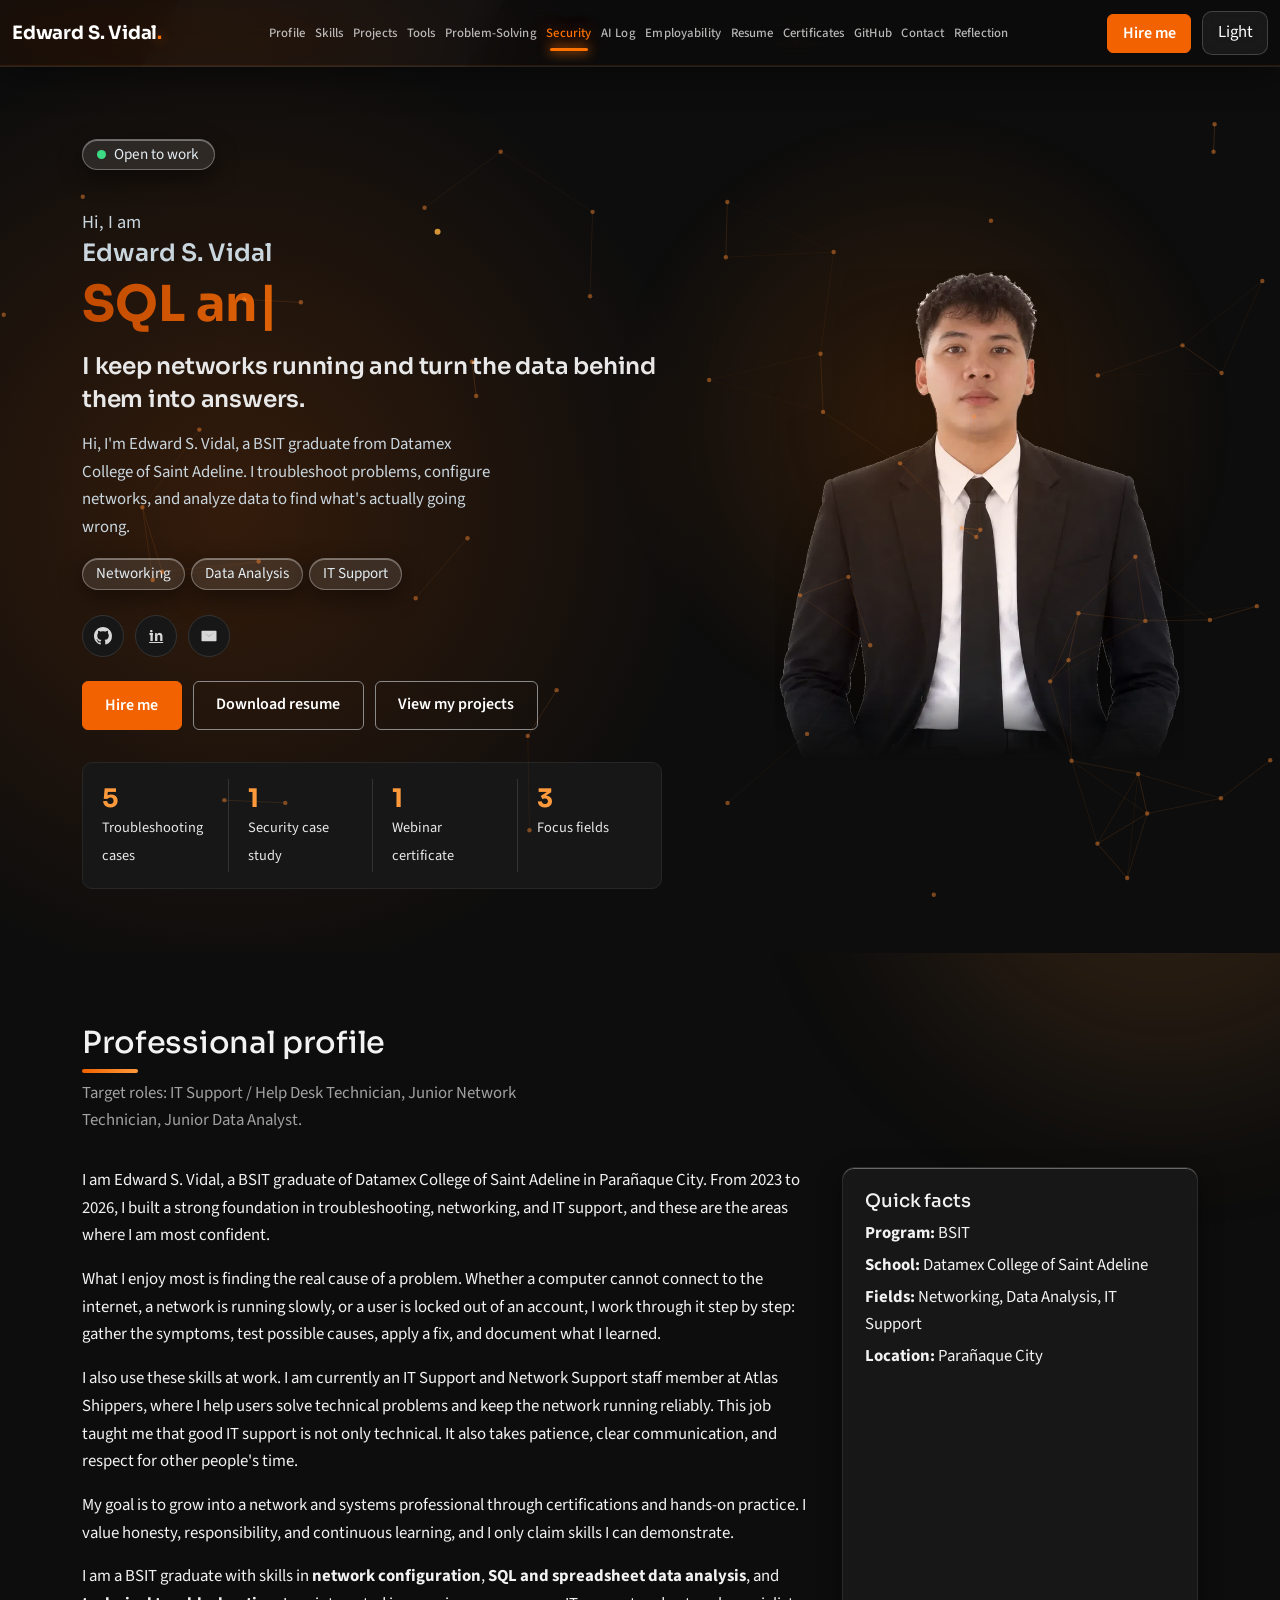
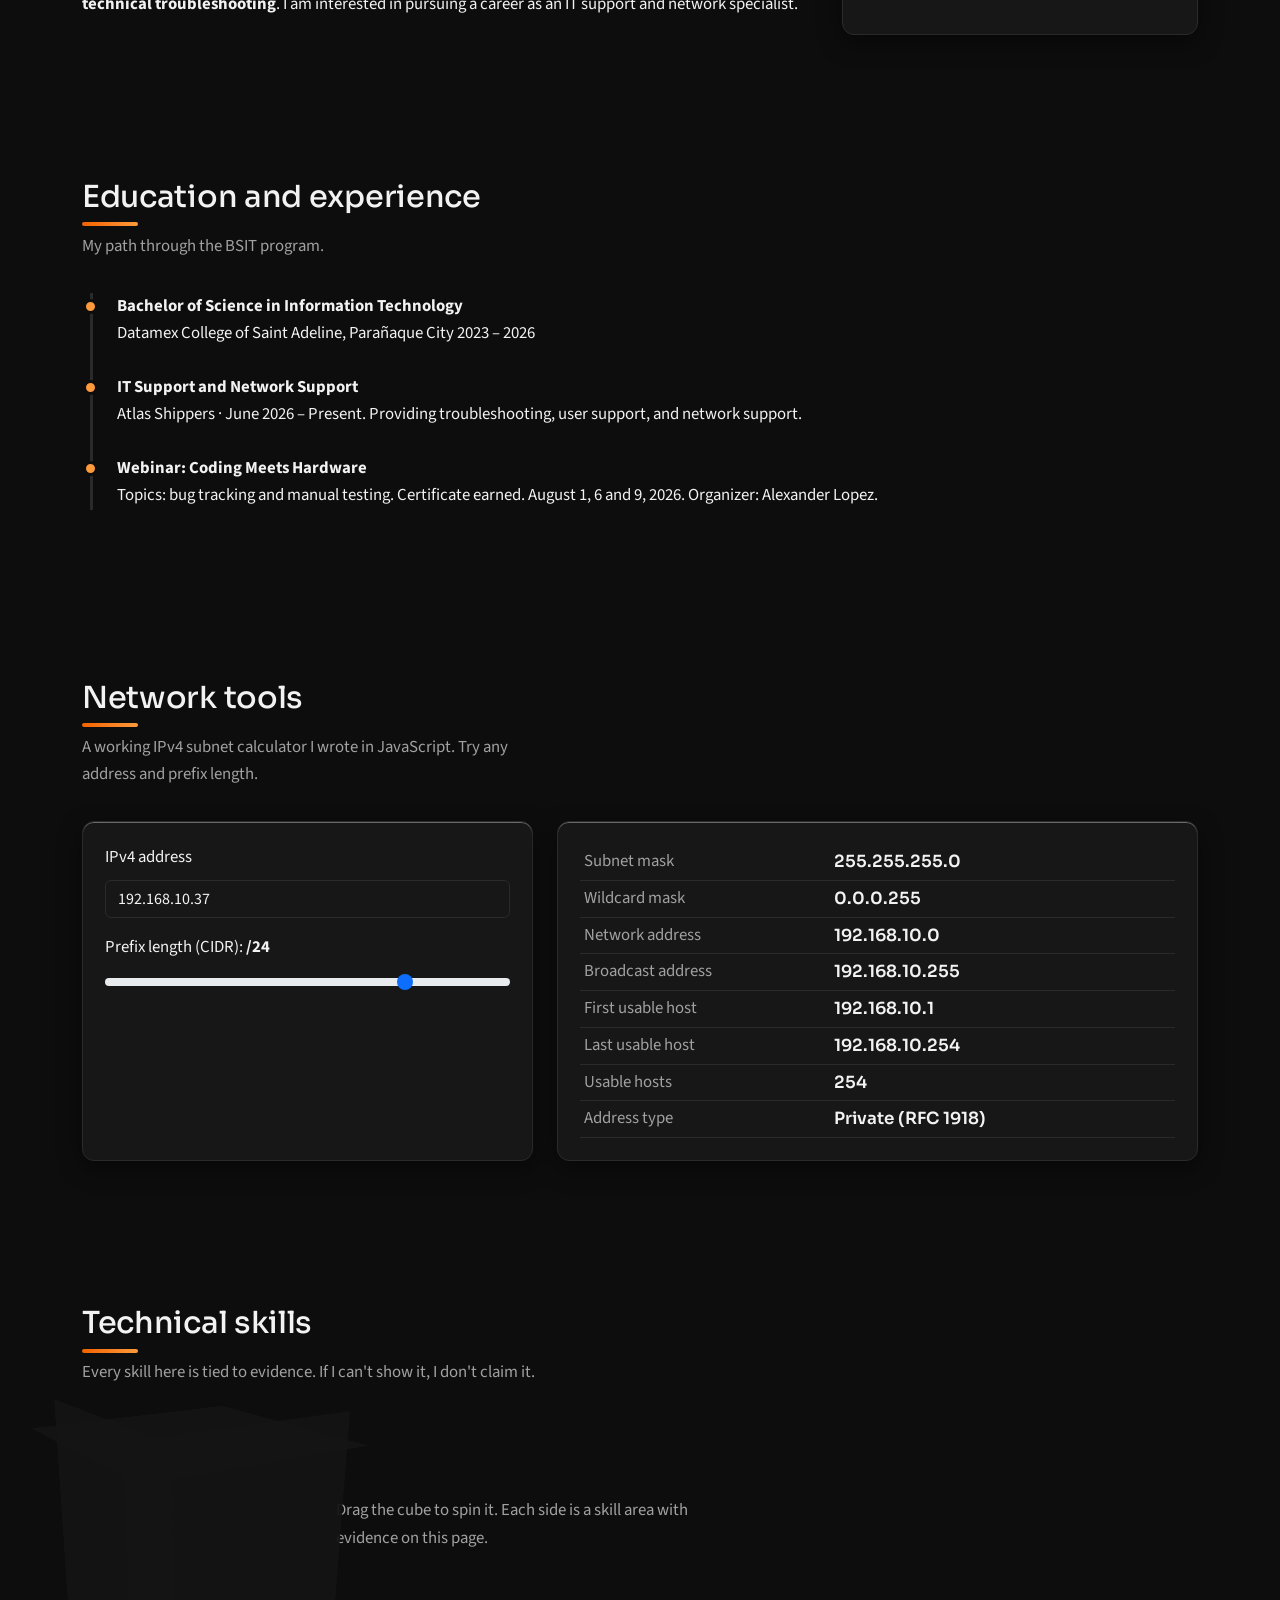
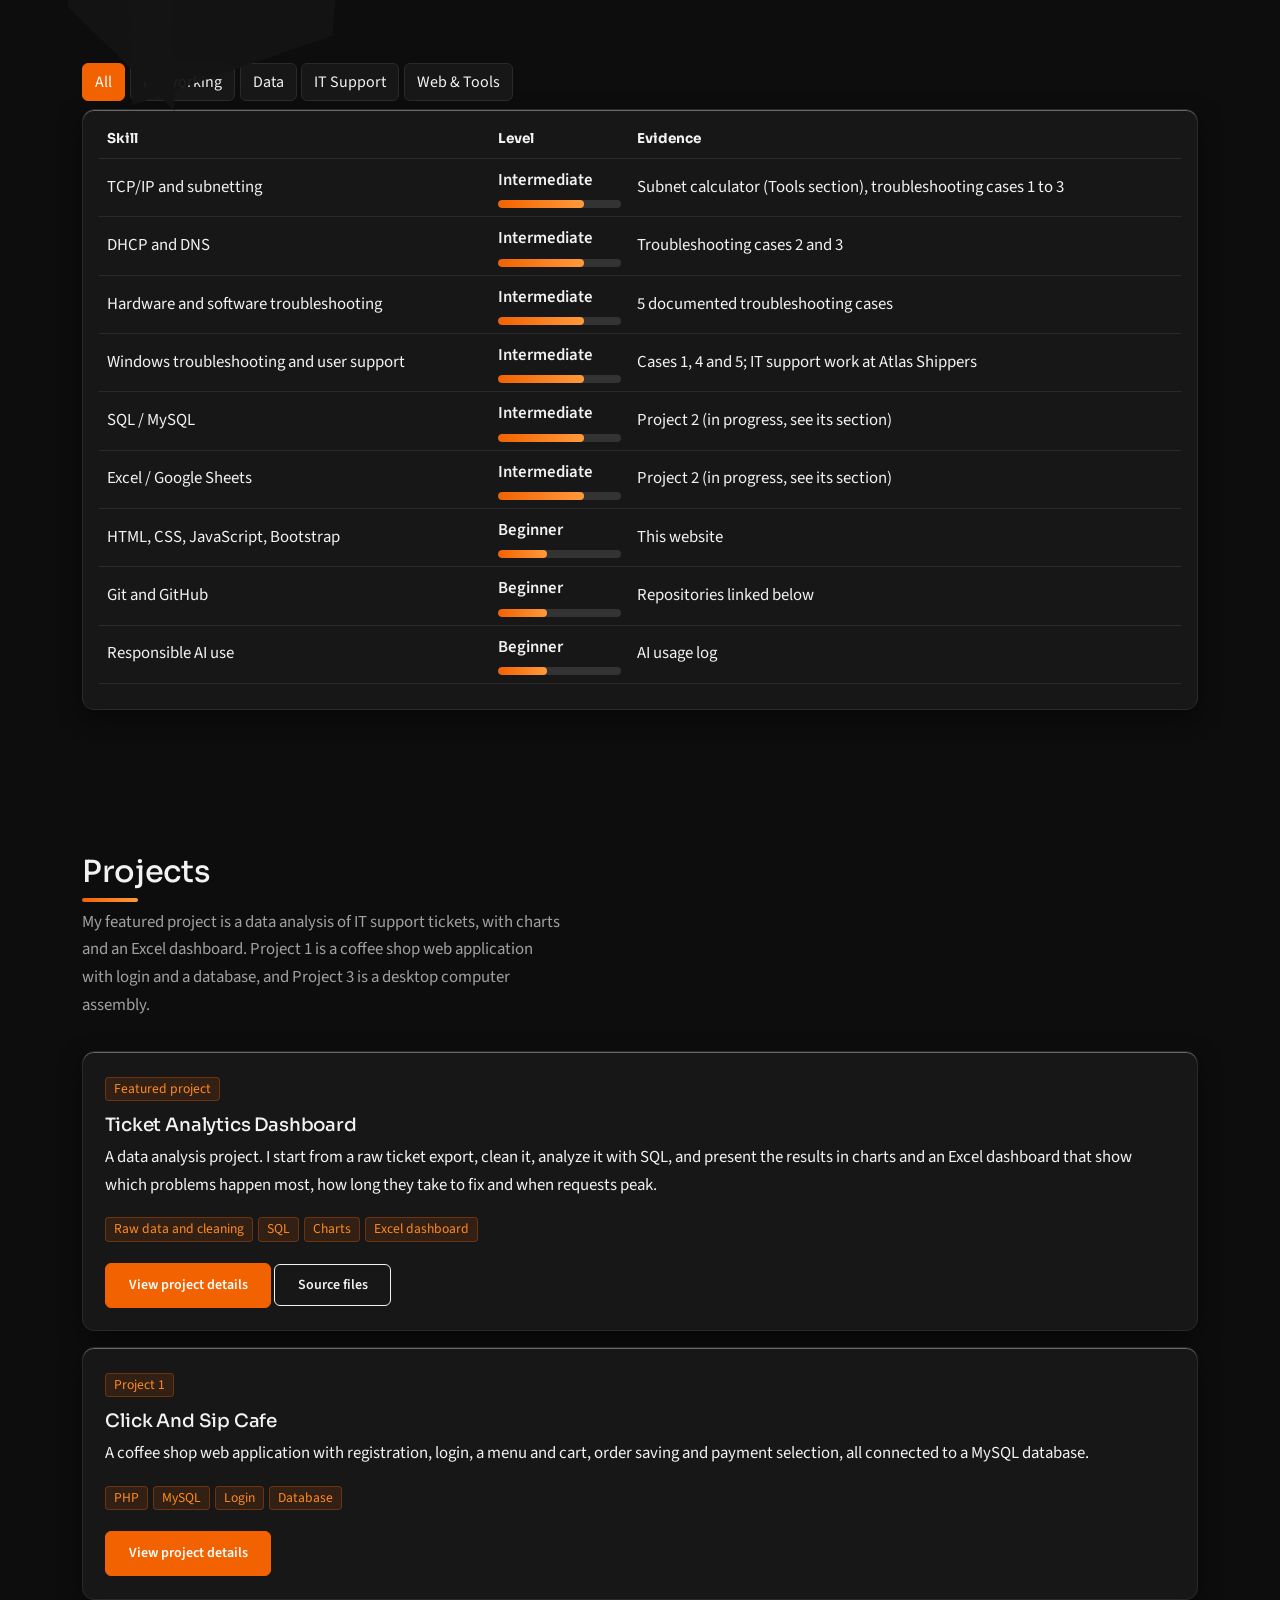
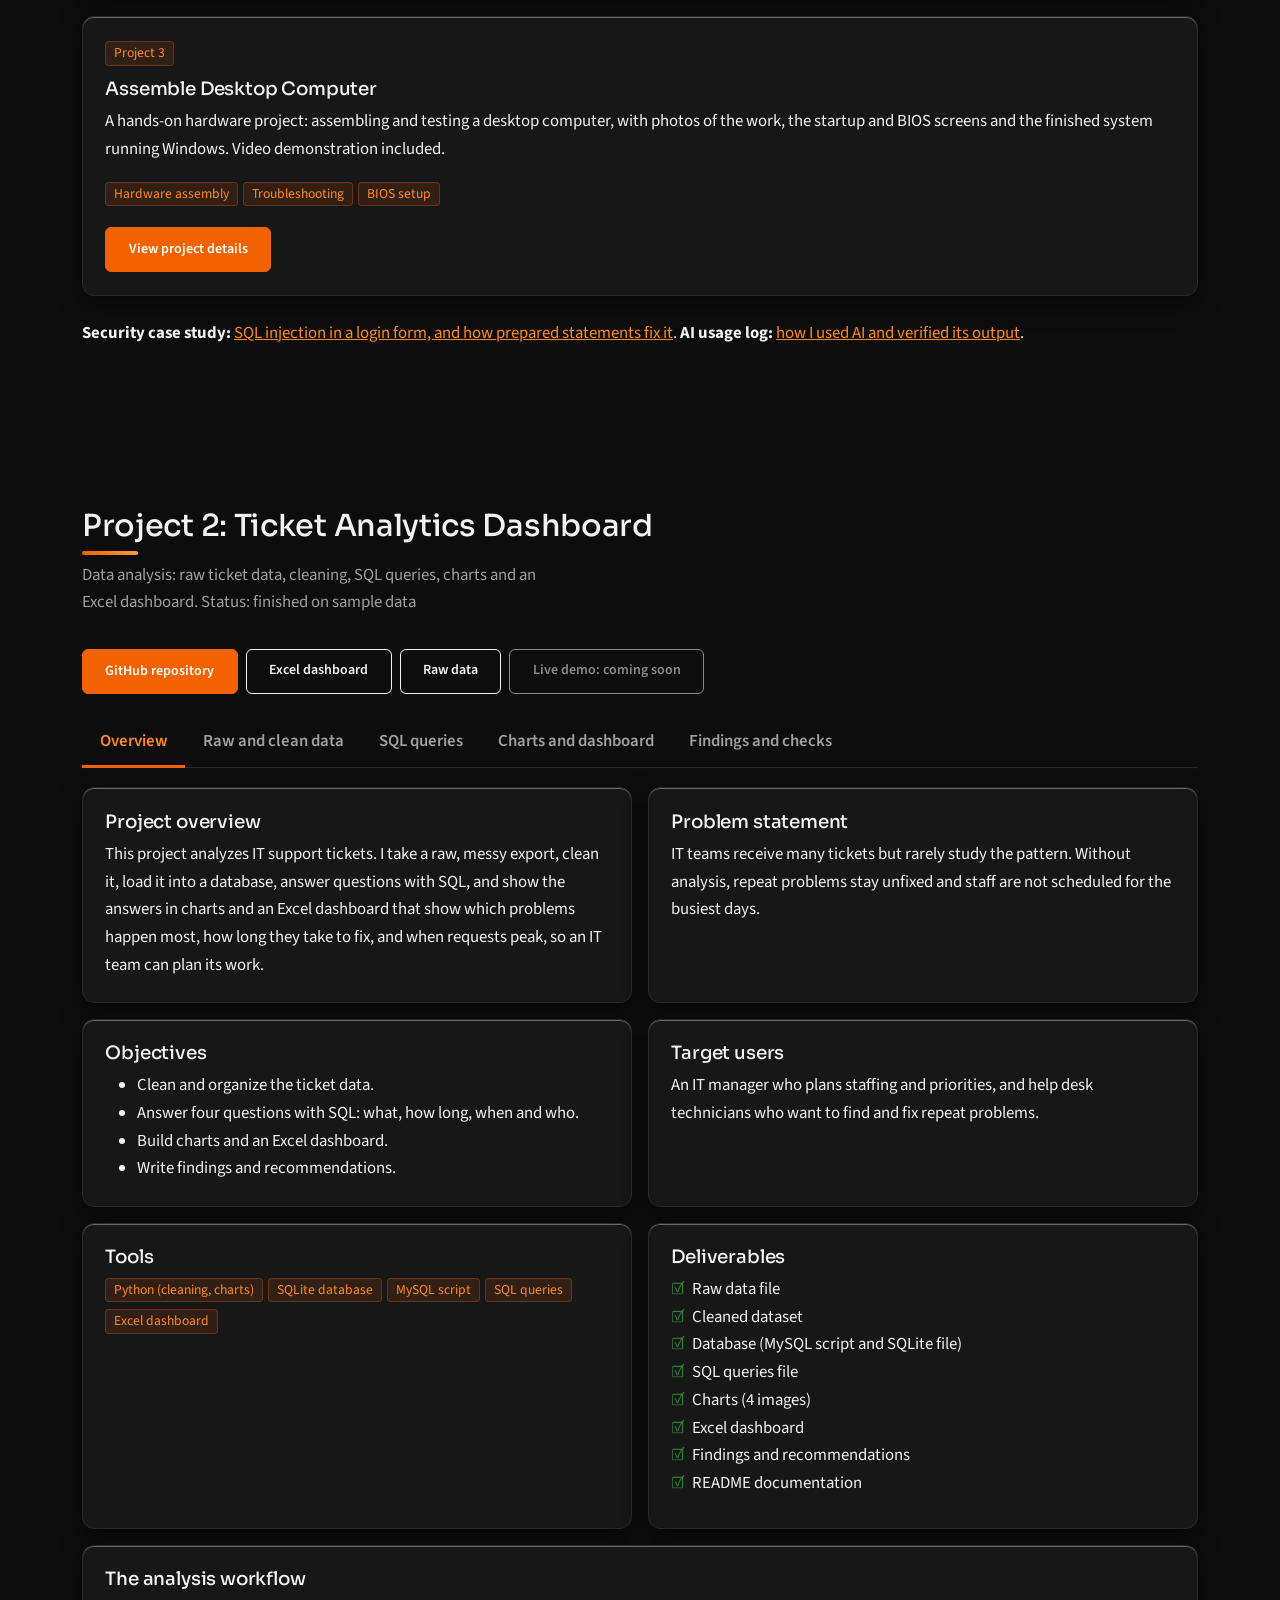
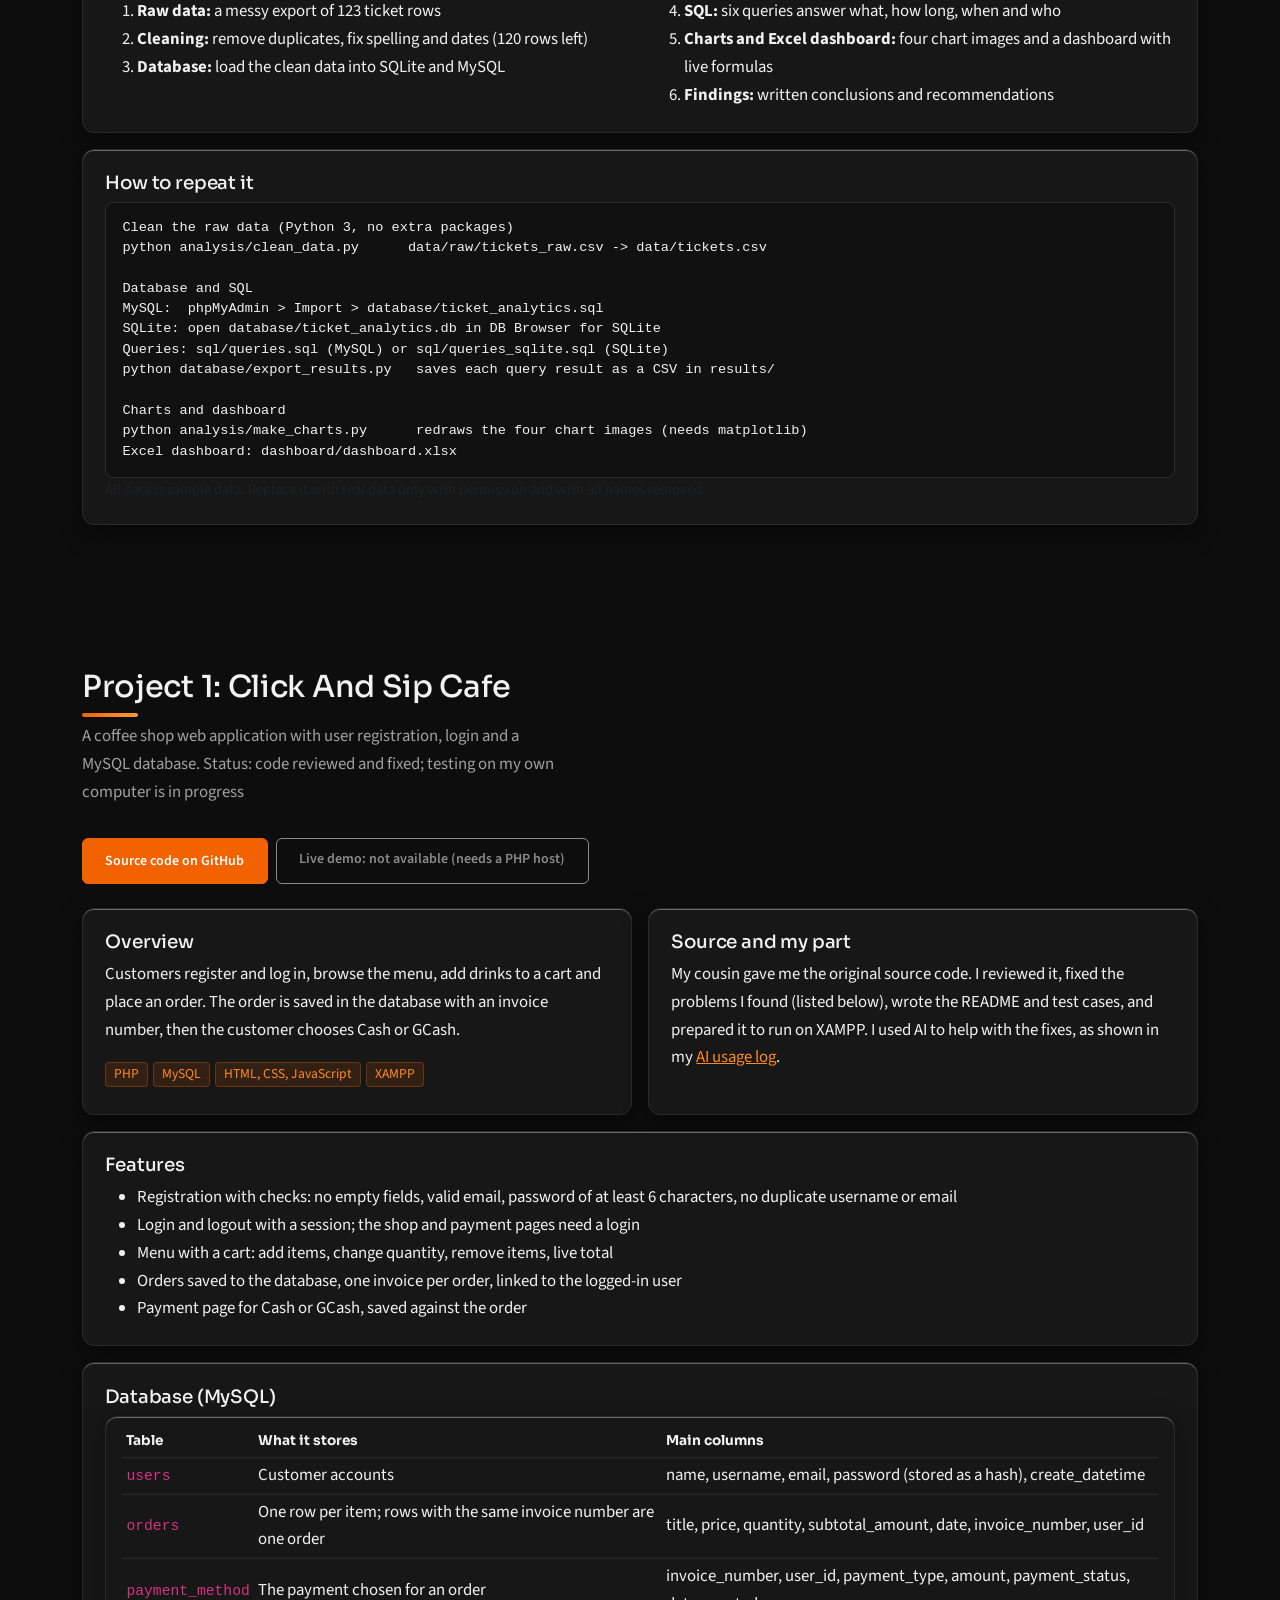
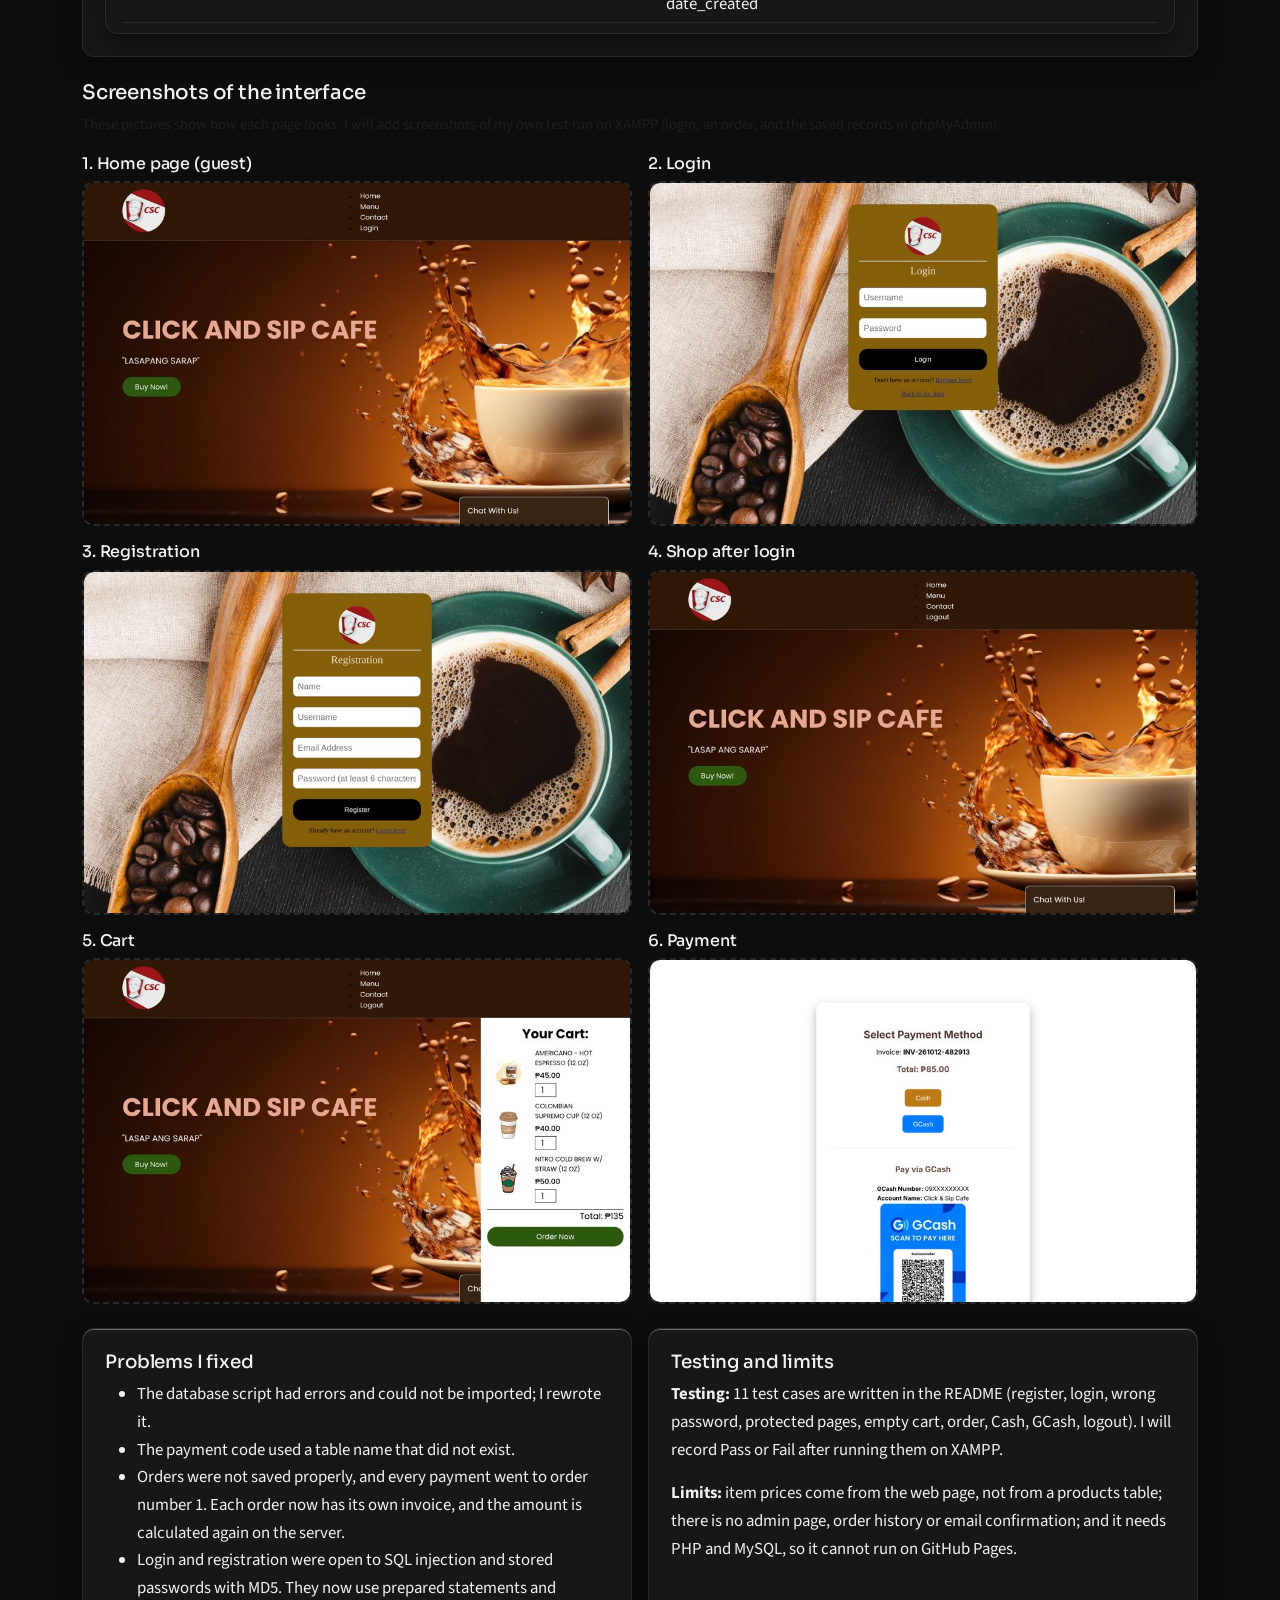
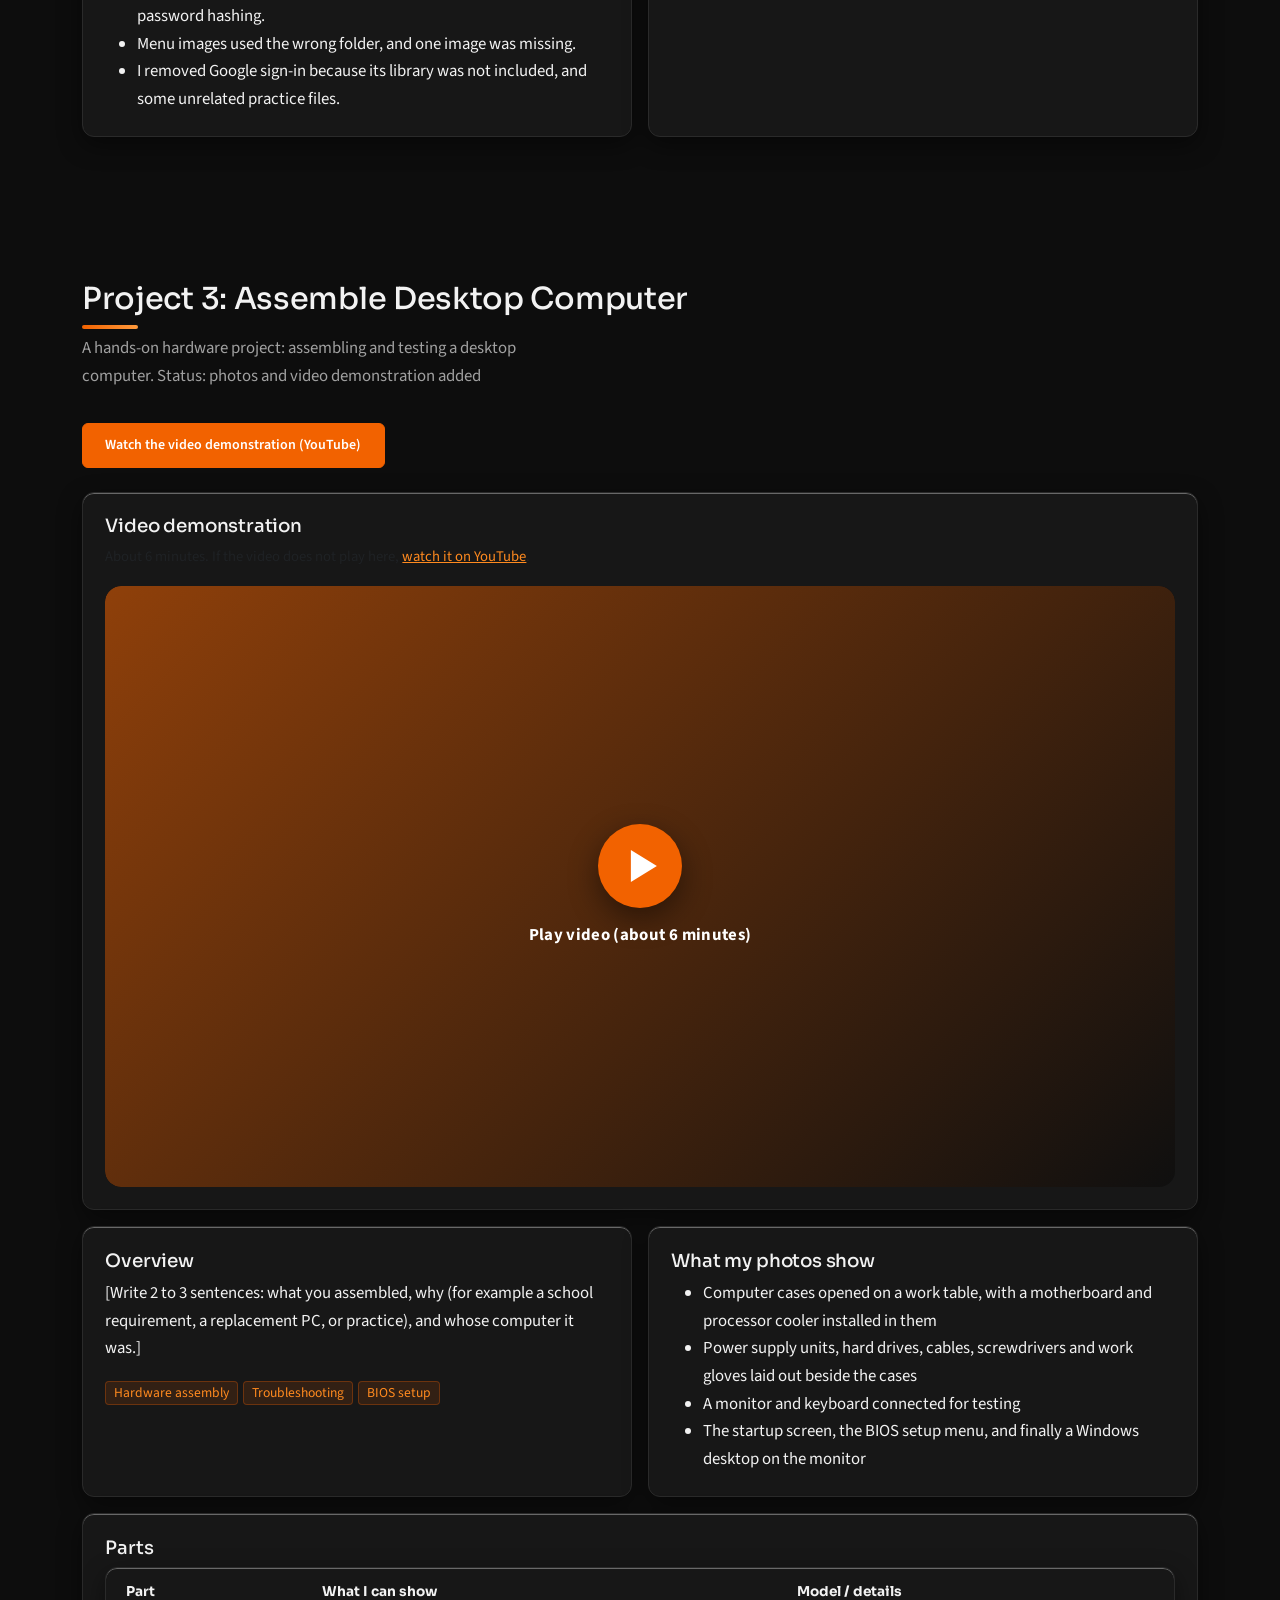
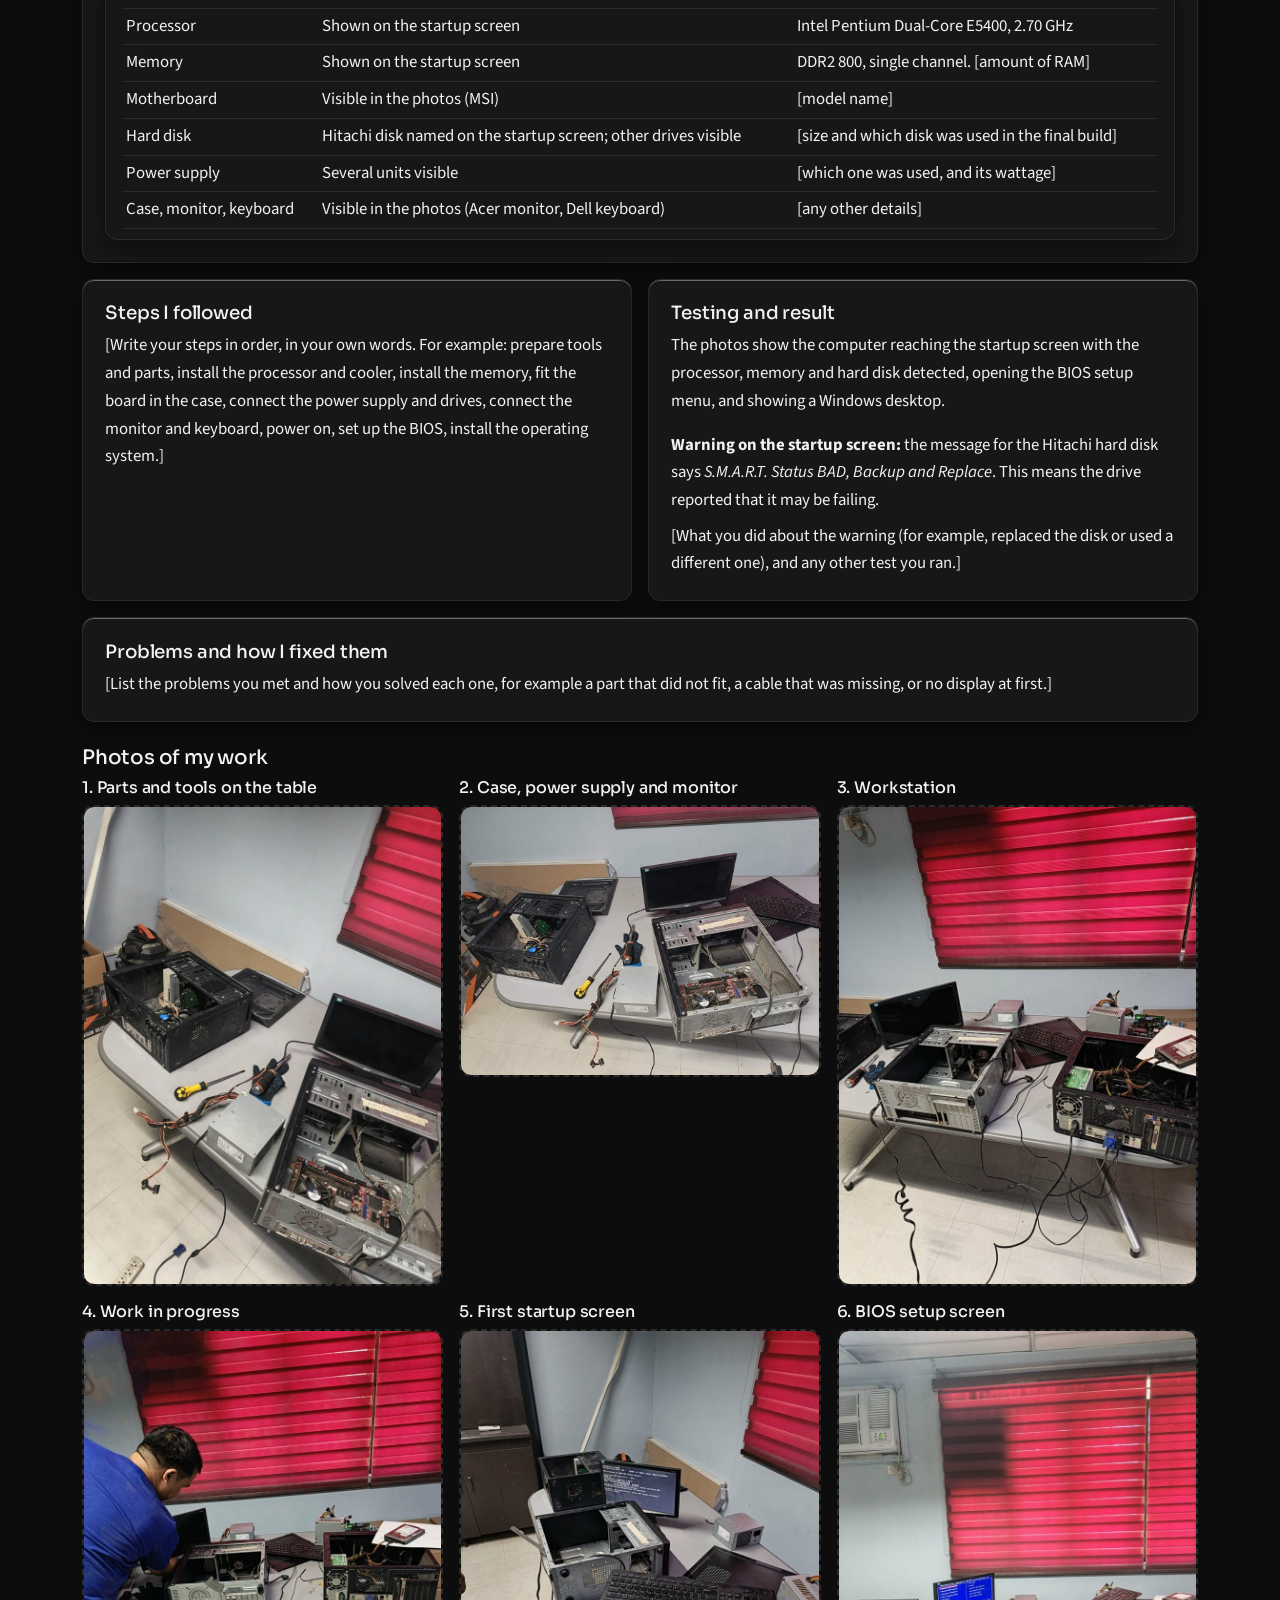
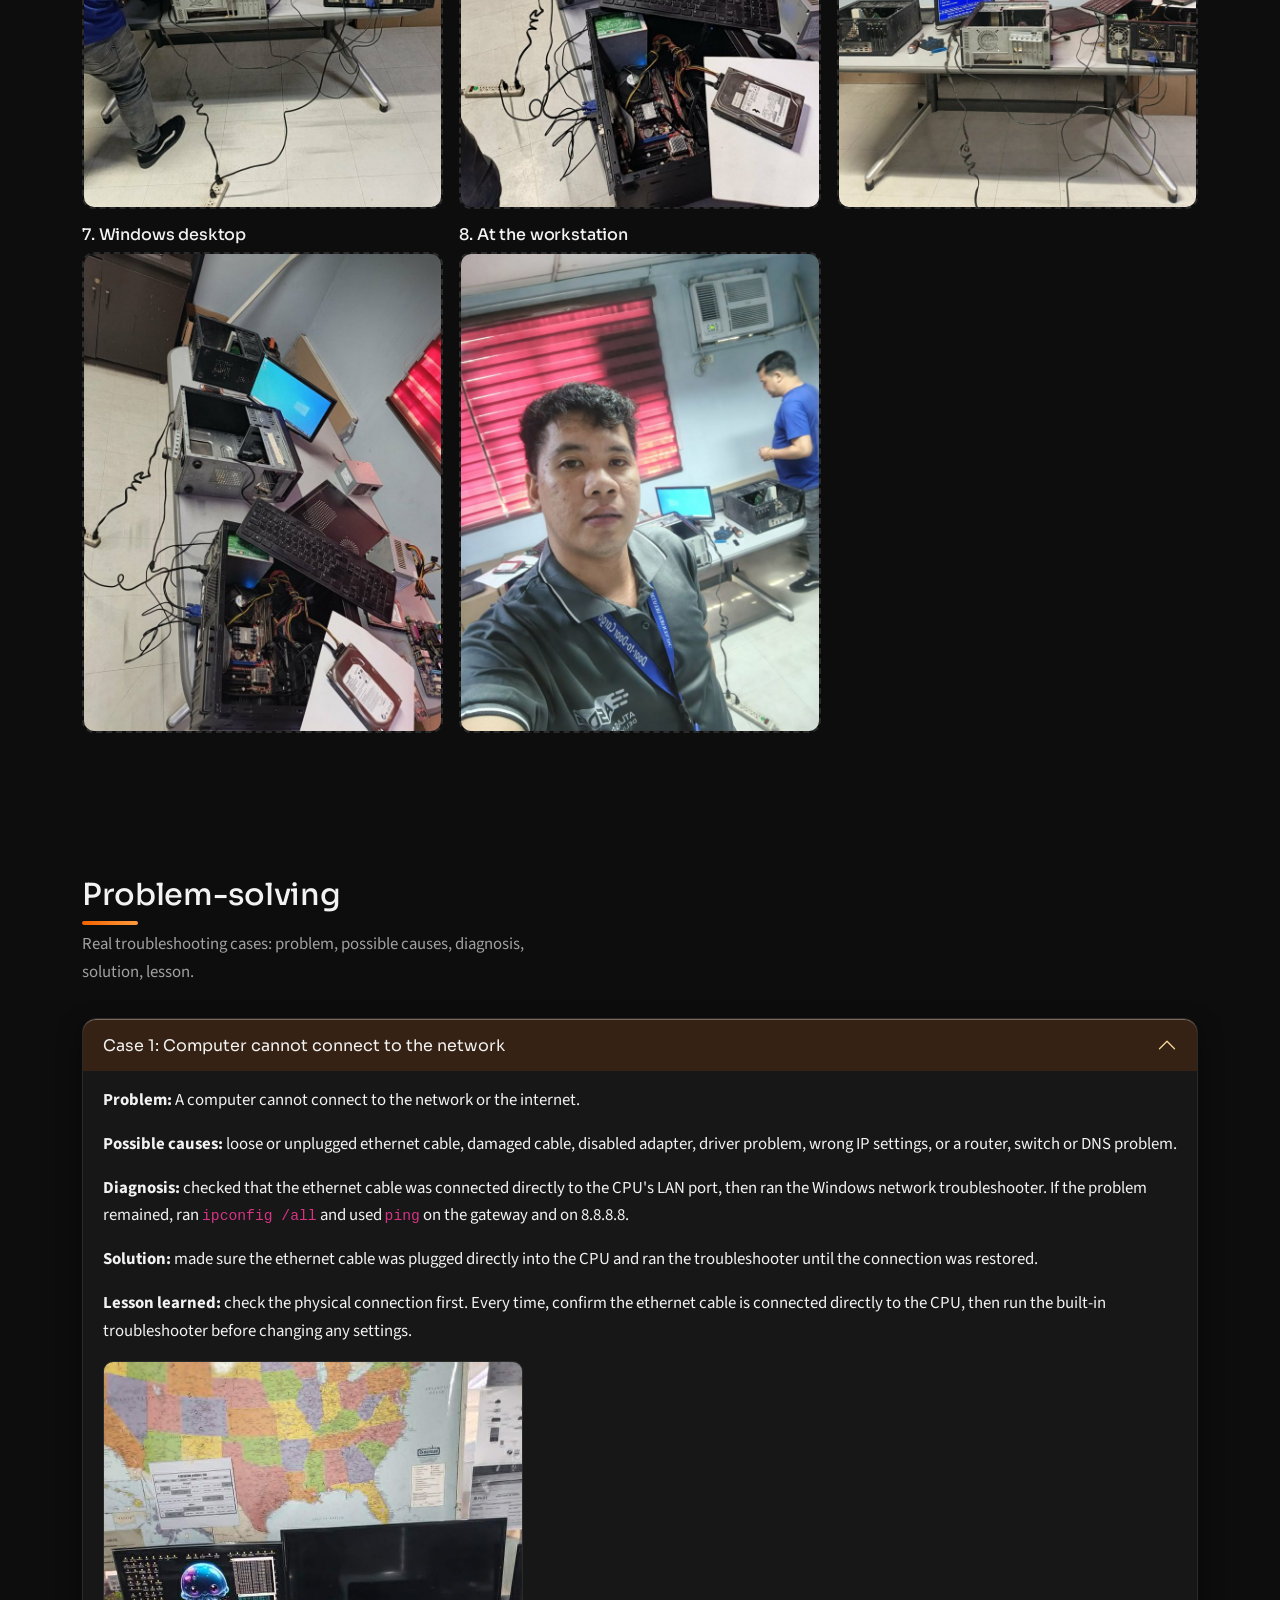
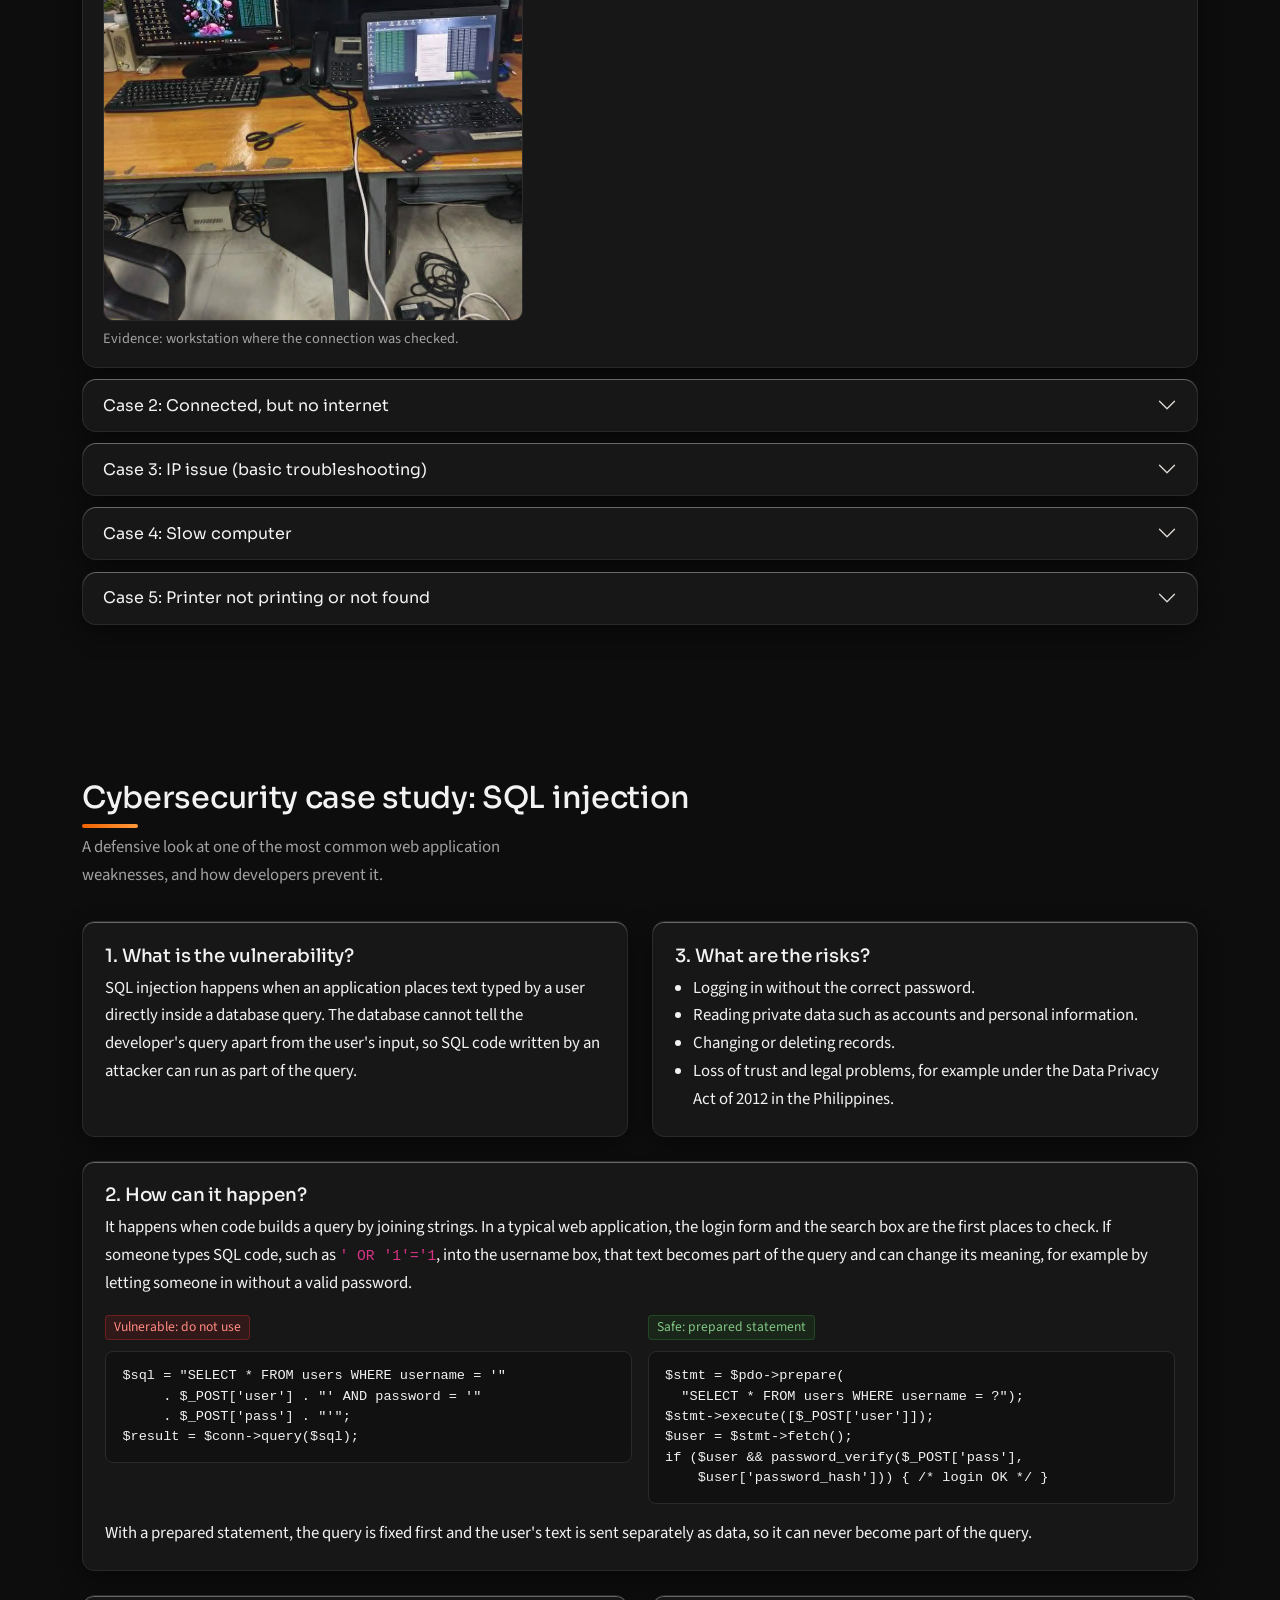
==== commit cc28747b: "Add files via upload" ====
--- a/index.html
+++ b/index.html
@@ -326,7 +326,7 @@
   <h2>Project 1: Click And Sip Cafe</h2>
   <p class="lead-sub">A coffee shop web application with user registration, login and a MySQL database. Status: code reviewed and fixed; testing on my own computer is in progress</p>
   <div class="d-flex flex-wrap gap-2 mb-4">
-   <span class="btn btn-main btn-sm disabled">Source code: link coming after upload</span>
+   <a class="btn btn-main btn-sm" href="https://github.com/Warden64595/click-and-sip-cafe" target="_blank" rel="noopener">Source code on GitHub</a>
    <span class="btn btn-alt btn-sm disabled">Live demo: not available (needs a PHP host)</span>
   </div>
   <div class="row g-3">
@@ -665,7 +665,7 @@
   <a href="https://github.com/Warden64595" class="btn btn-alt me-2" target="_blank" rel="noopener">GitHub profile</a>
   <a href="https://www.linkedin.com/in/edward-vidal-5536613a5" class="btn btn-alt" target="_blank" rel="noopener">LinkedIn profile</a>
   <ul class="mt-4 mb-0">
-   <li>Project 1 (Click And Sip Cafe) repository: link coming after I upload it.</li>
+   <li><a href="https://github.com/Warden64595/click-and-sip-cafe" target="_blank" rel="noopener">click-and-sip-cafe</a>: Project 1 source code (PHP, MySQL, SQL file and README).</li>
    <li><a href="https://github.com/Warden64595/ticket-analytics-dashboard" target="_blank" rel="noopener">ticket-analytics-dashboard</a>: repository for my ticket analytics project files (SQL, spreadsheet and charts).</li>
    <li><a href="https://github.com/Warden64595/project-personal-portfolio" target="_blank" rel="noopener">project-personal-portfolio</a>: source code of this website.</li>
   </ul>
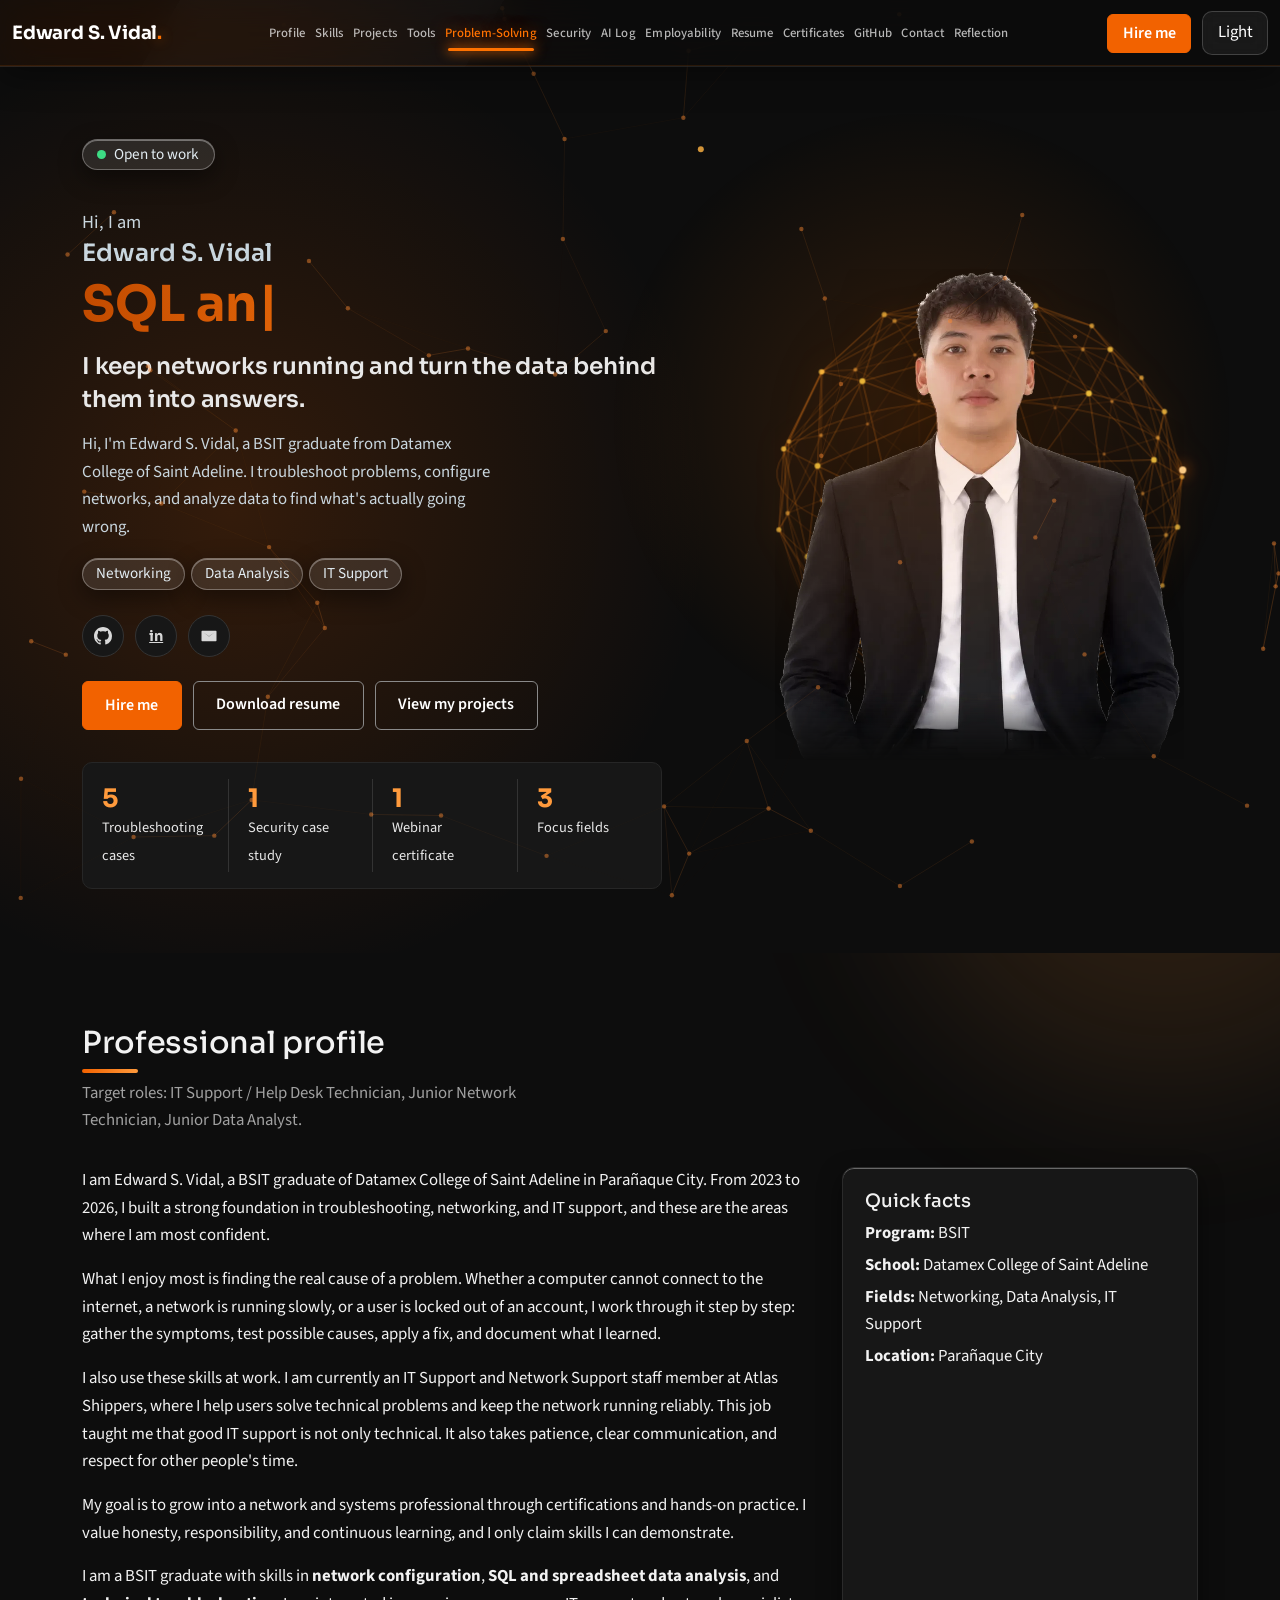
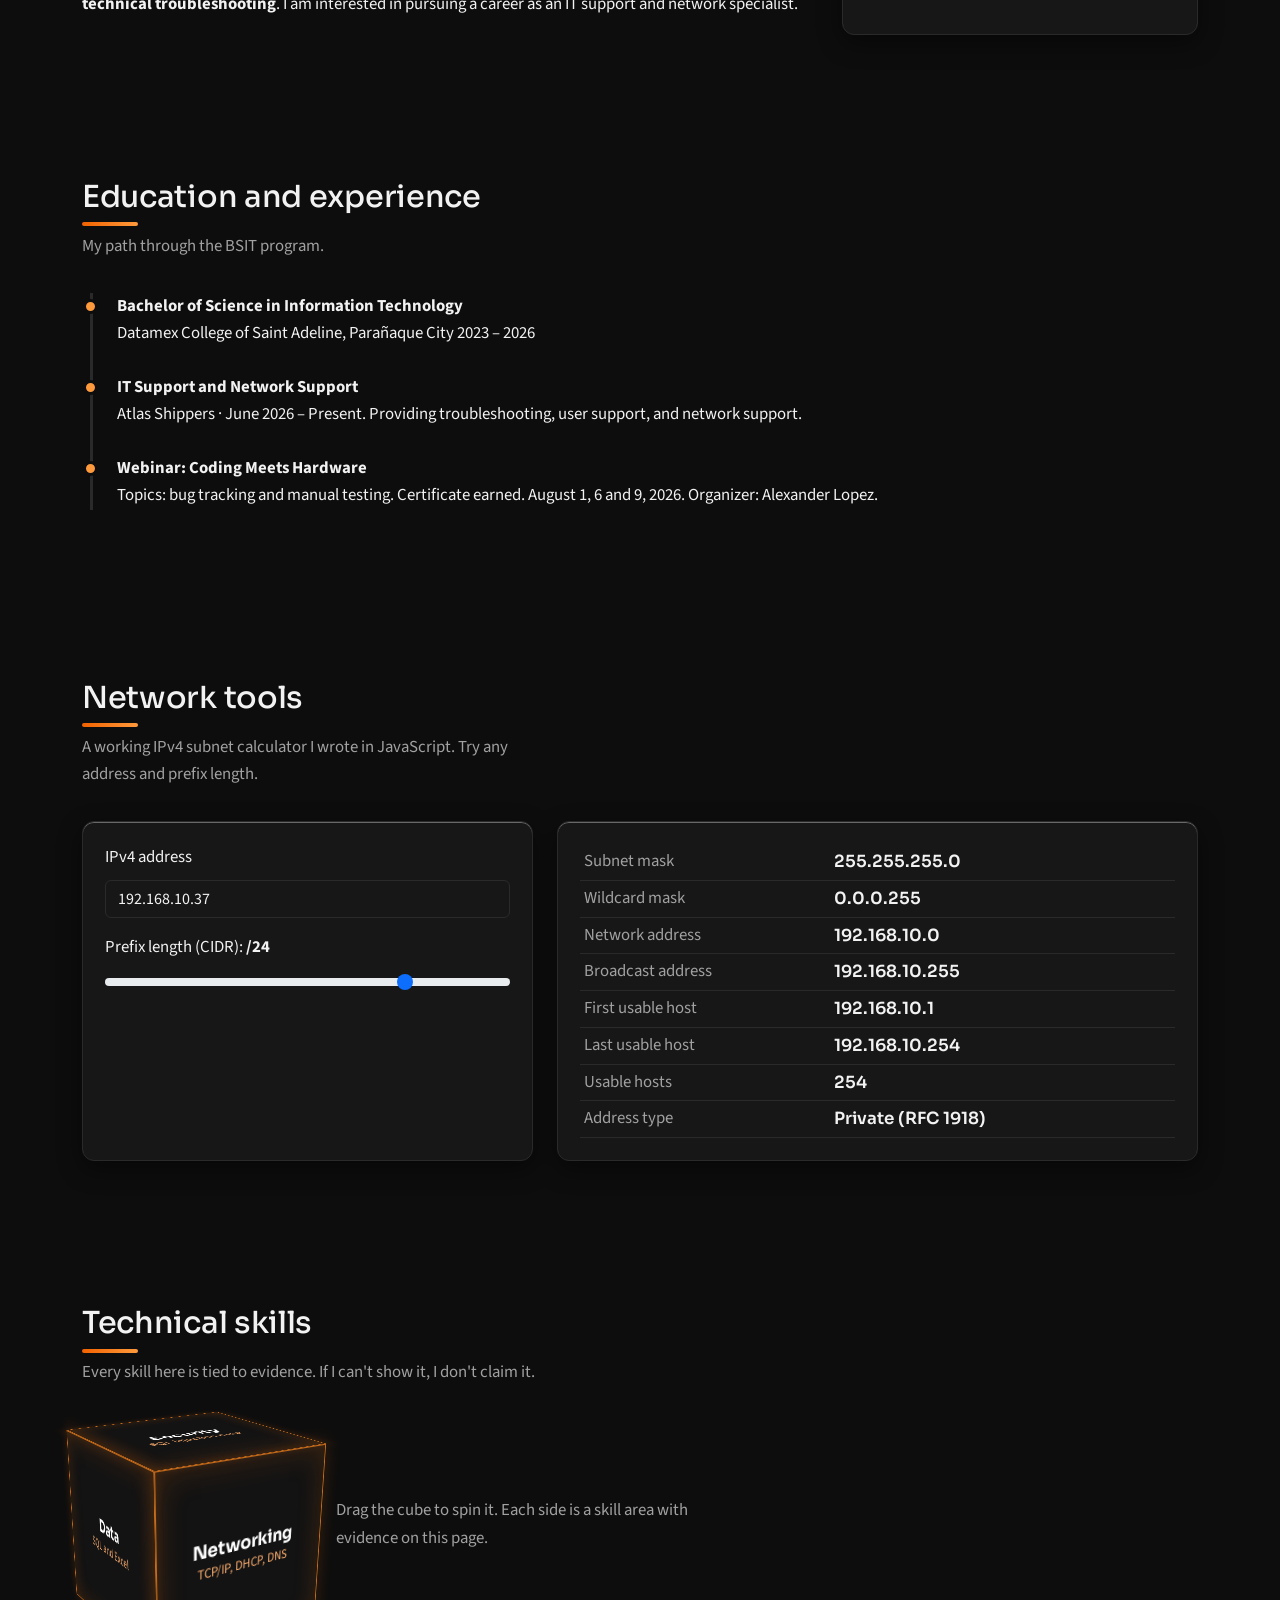
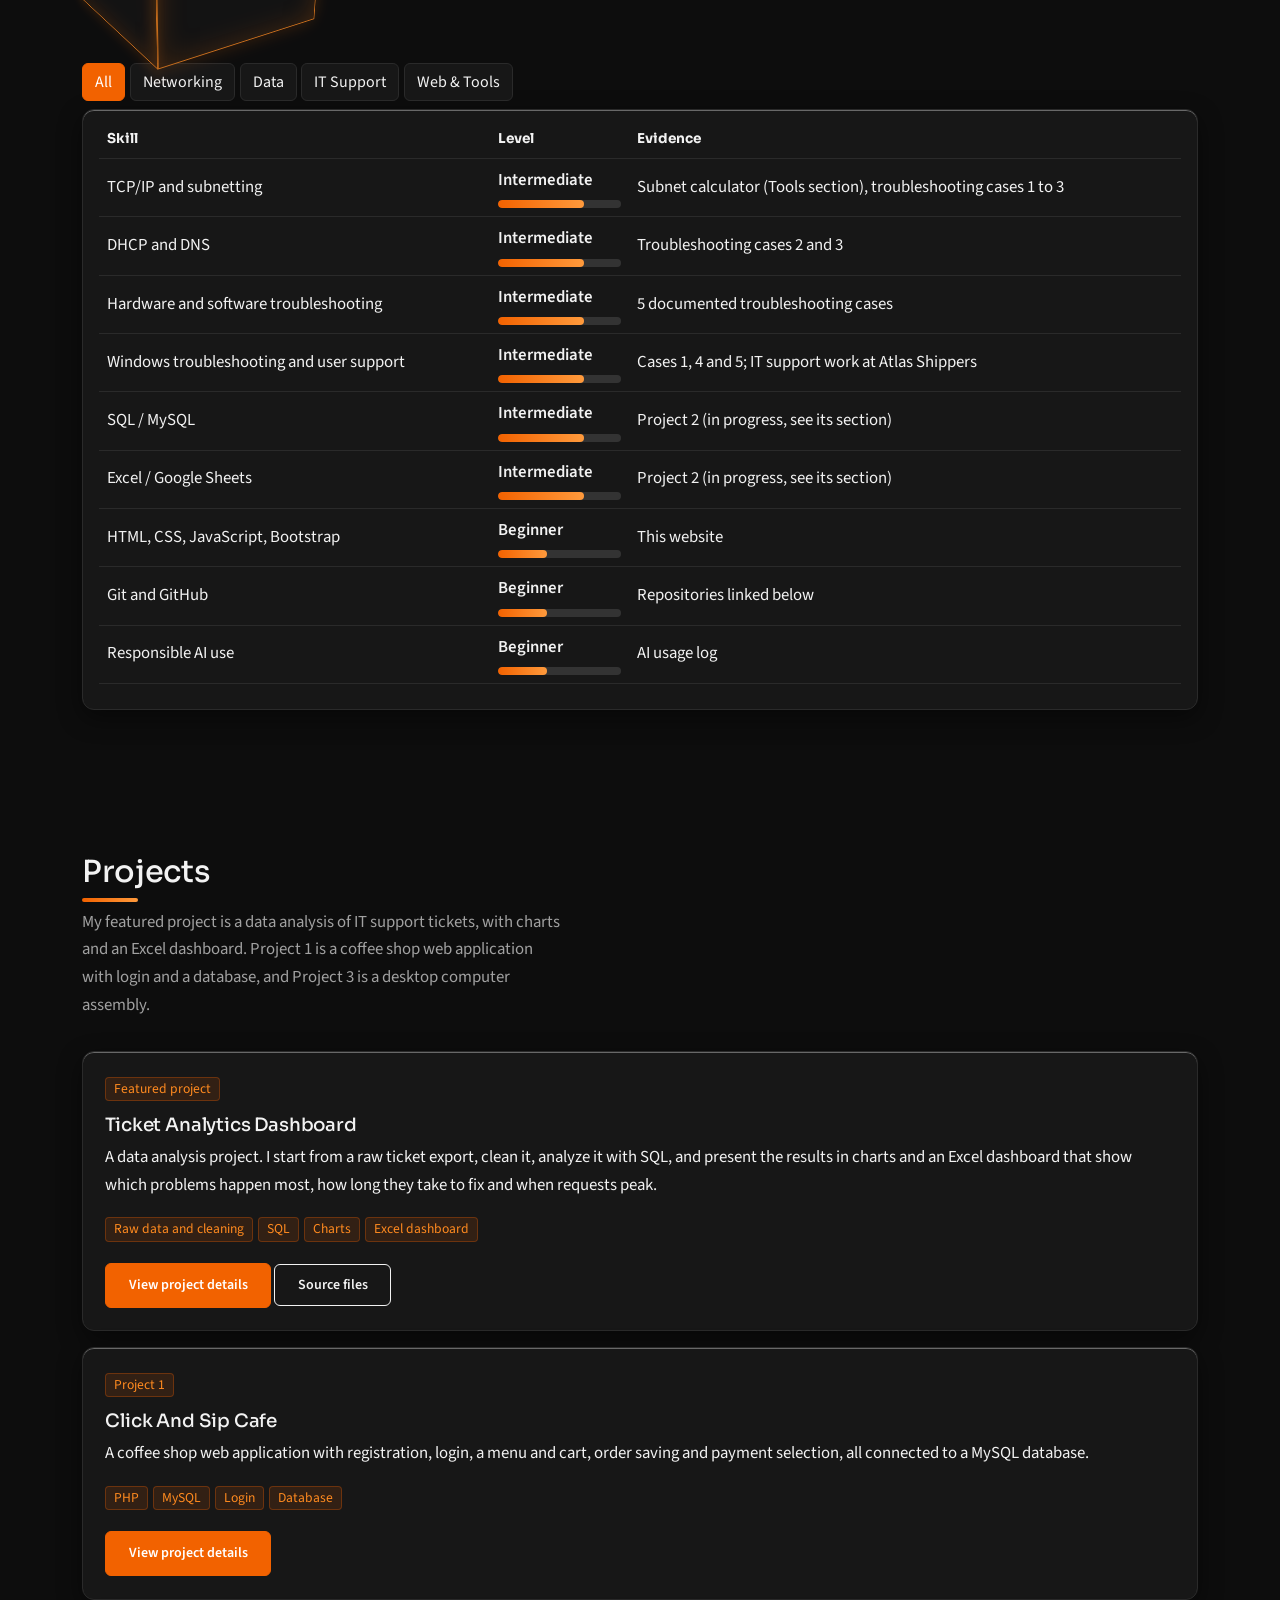
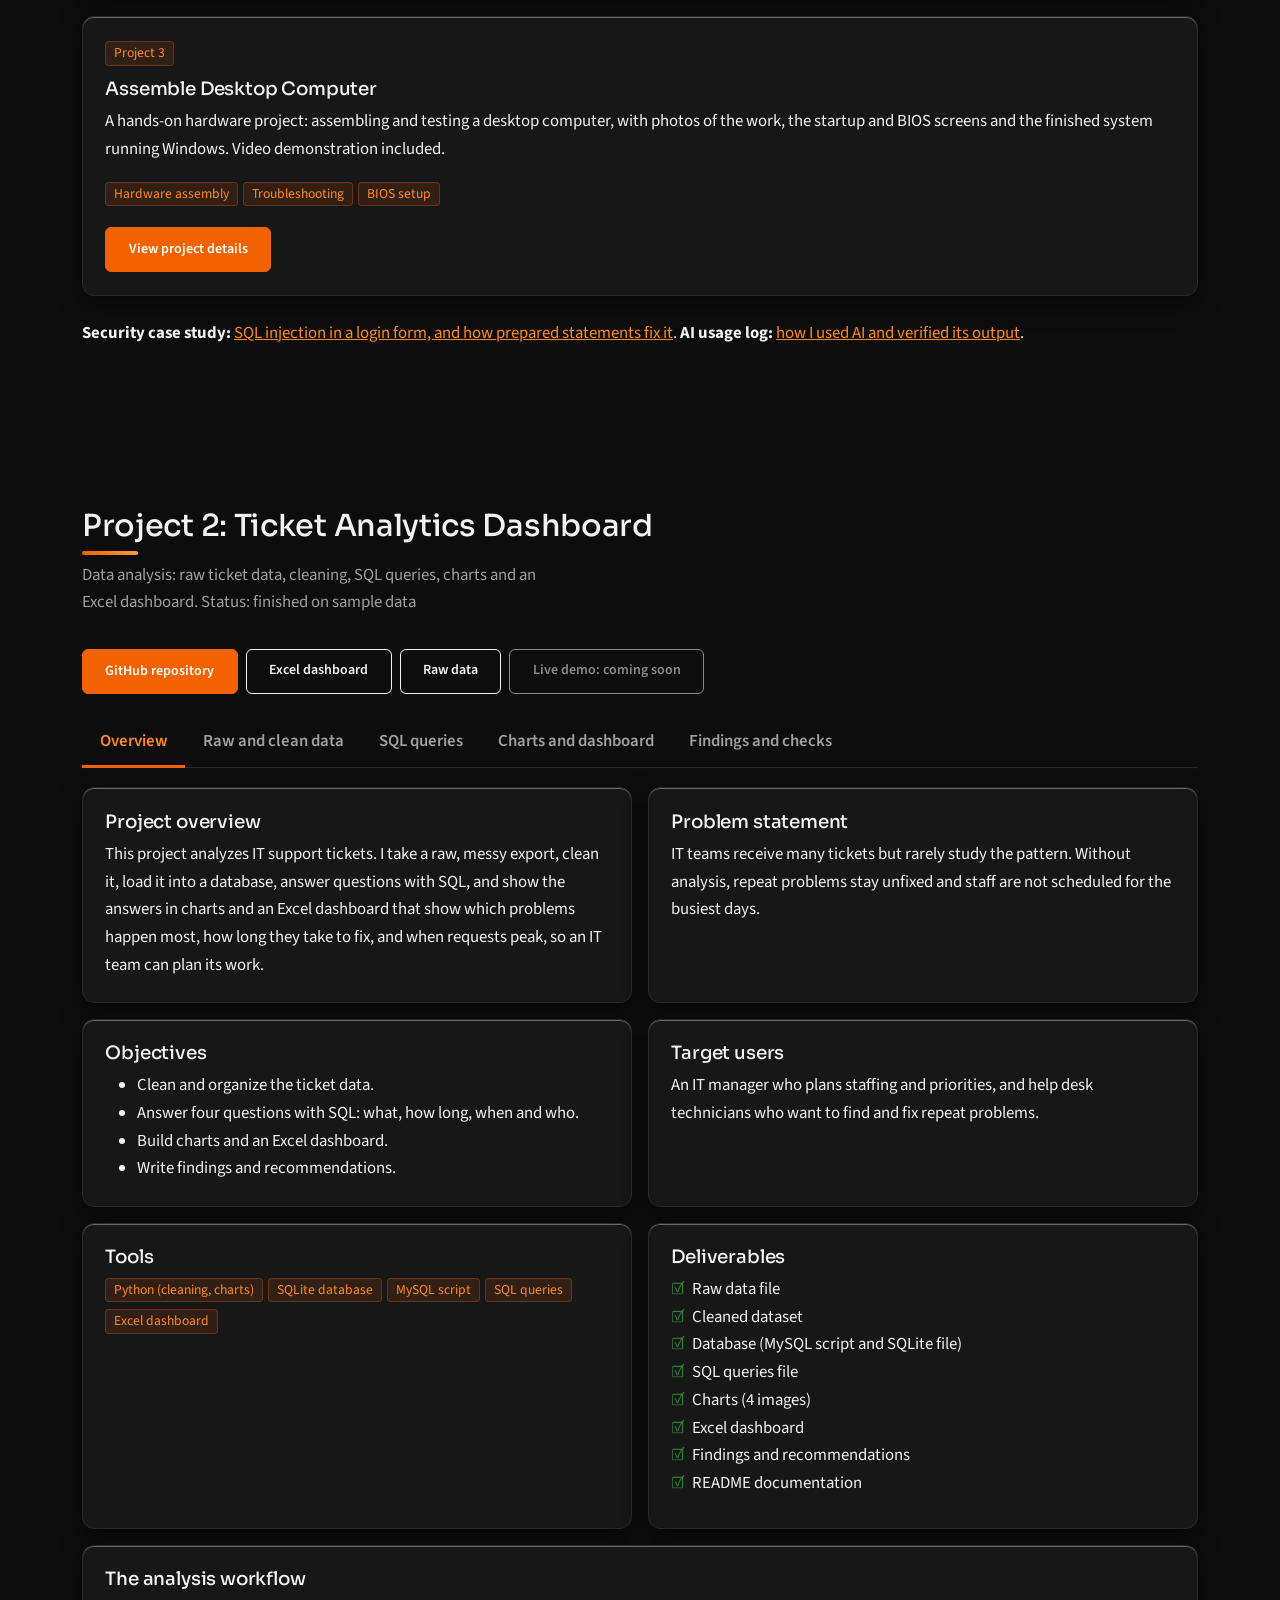
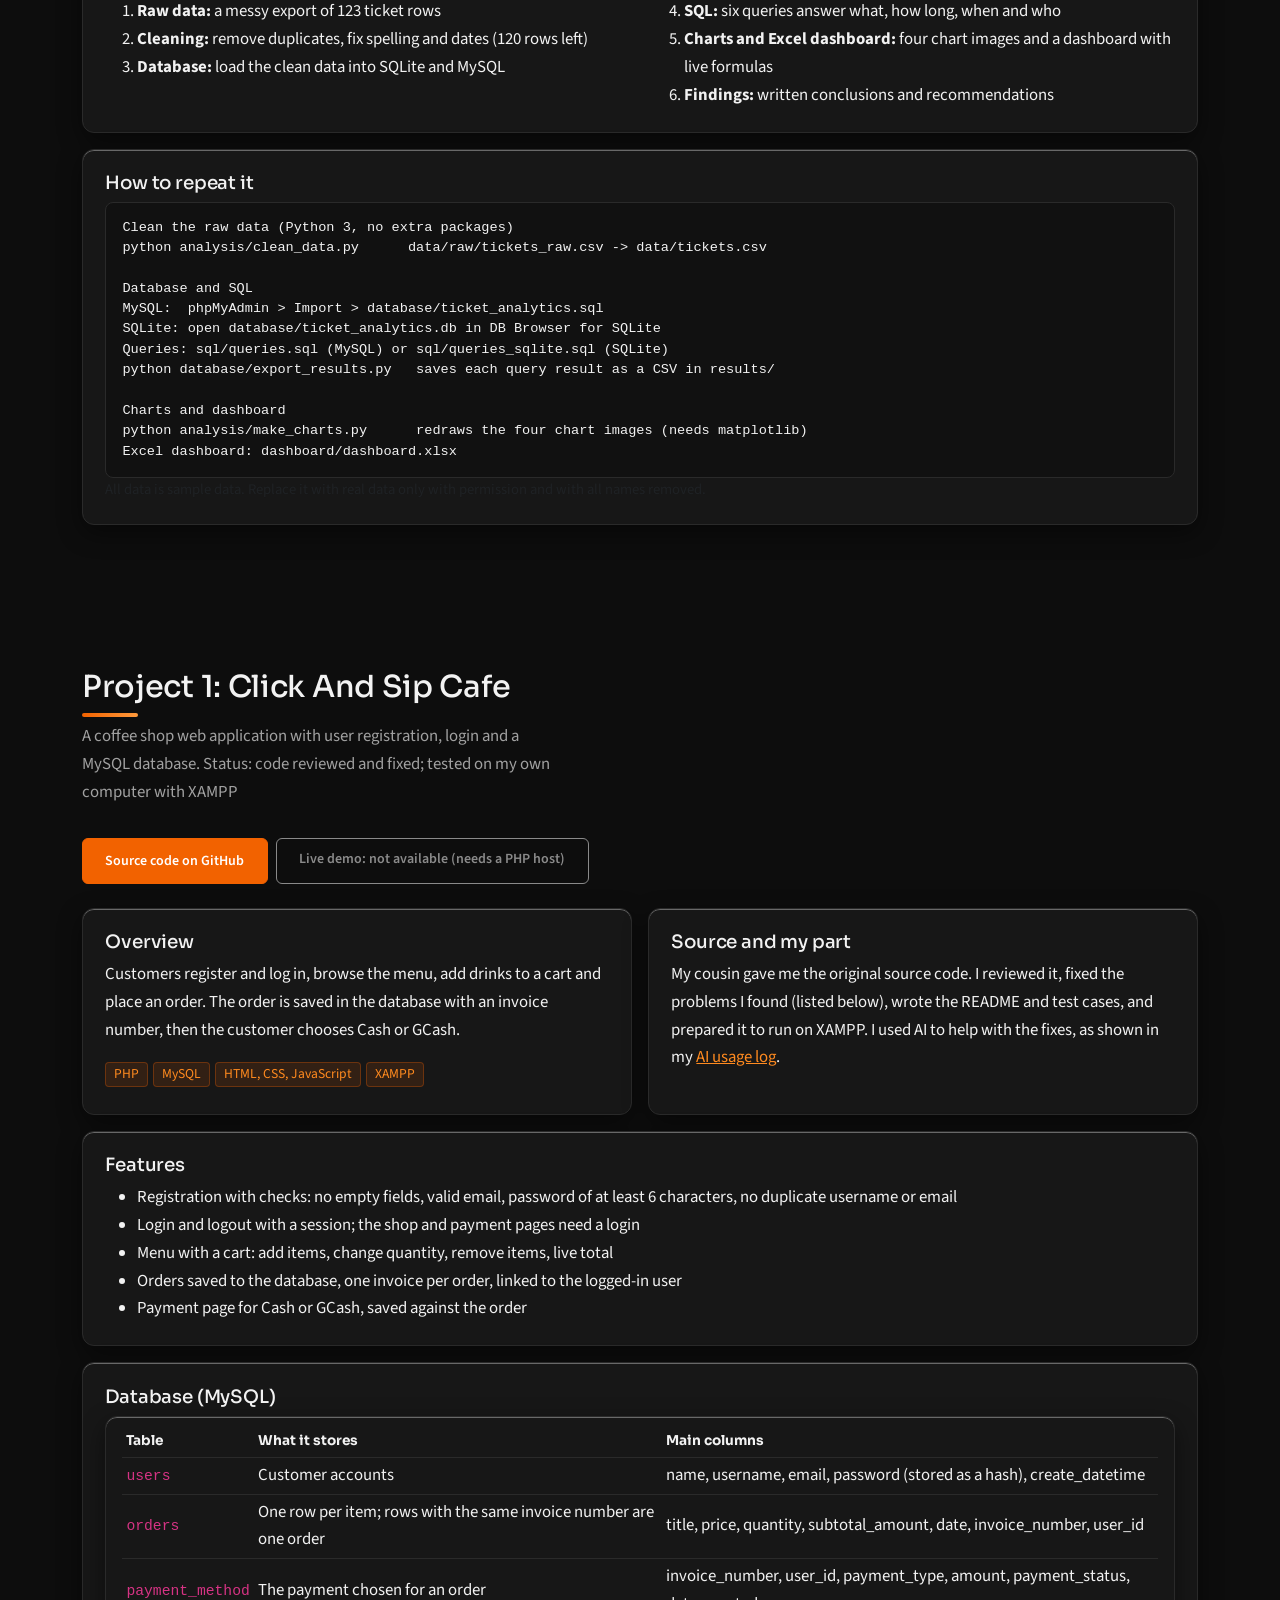
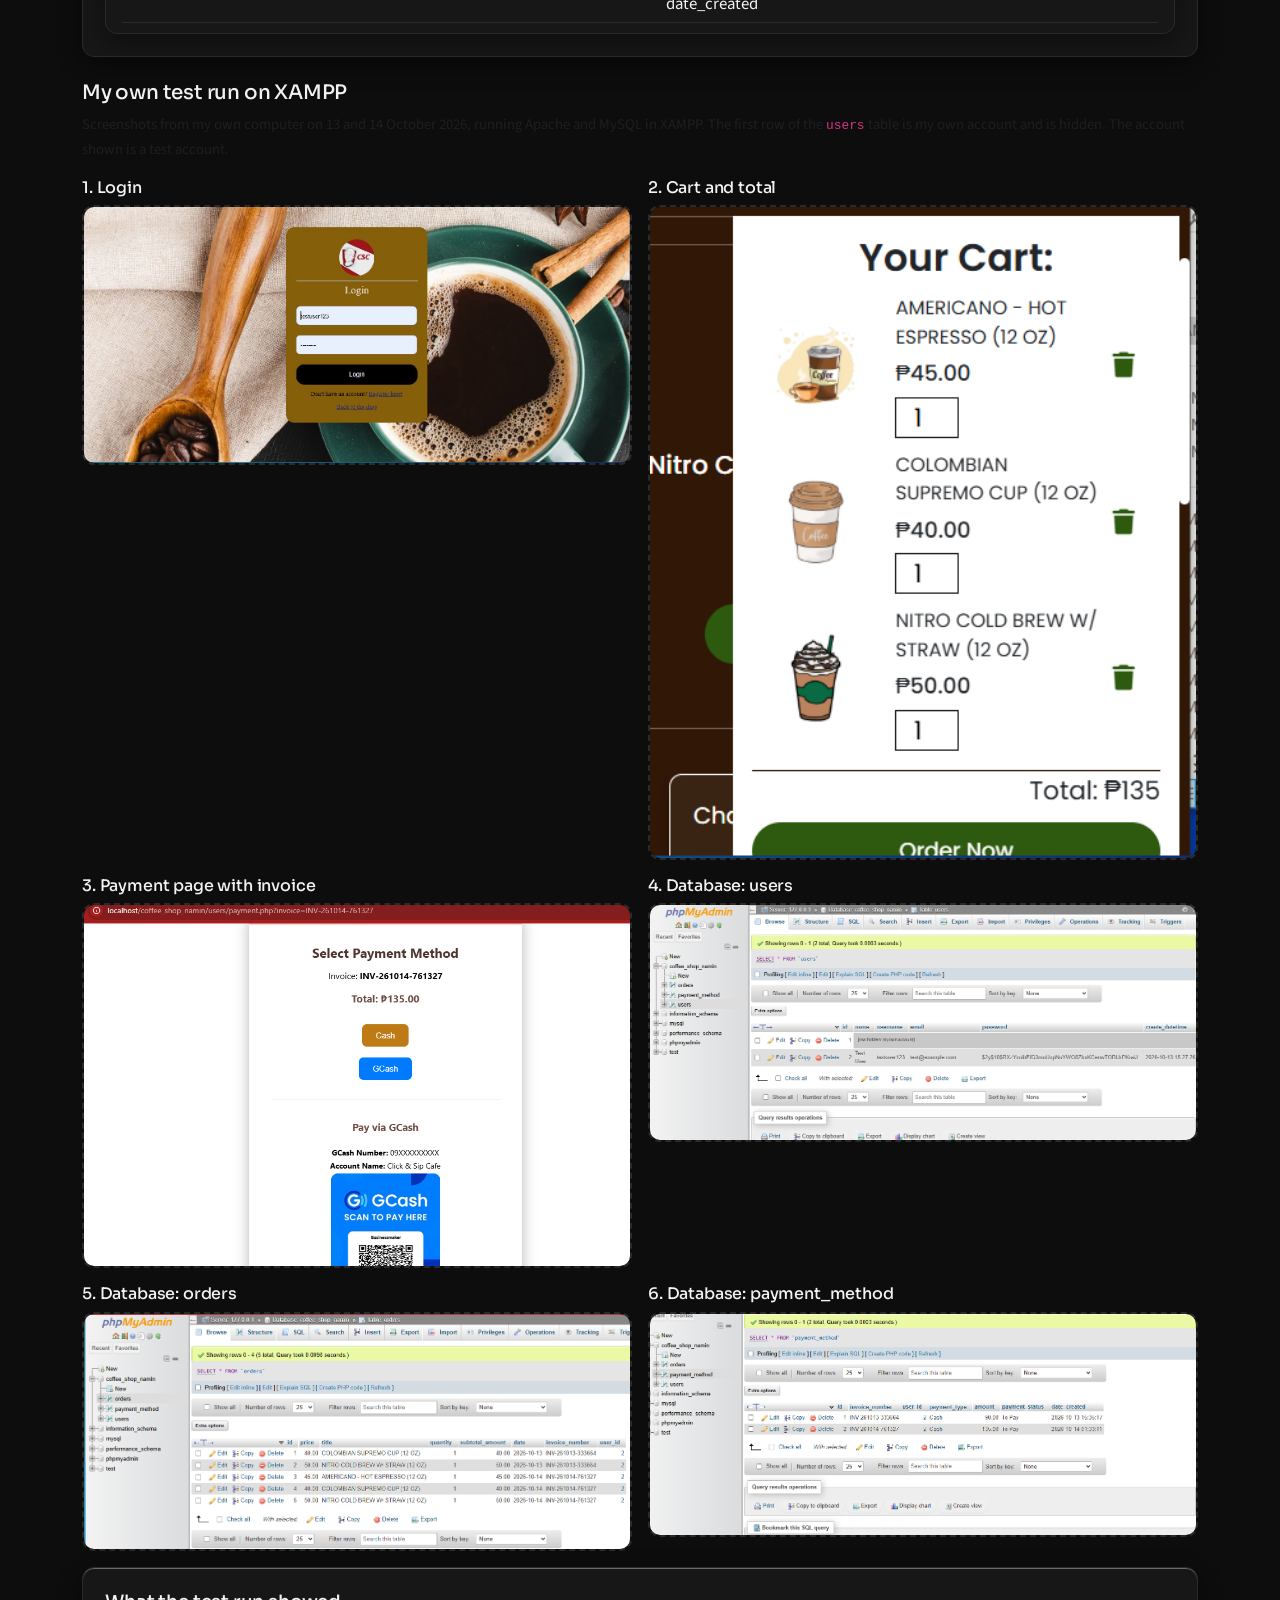
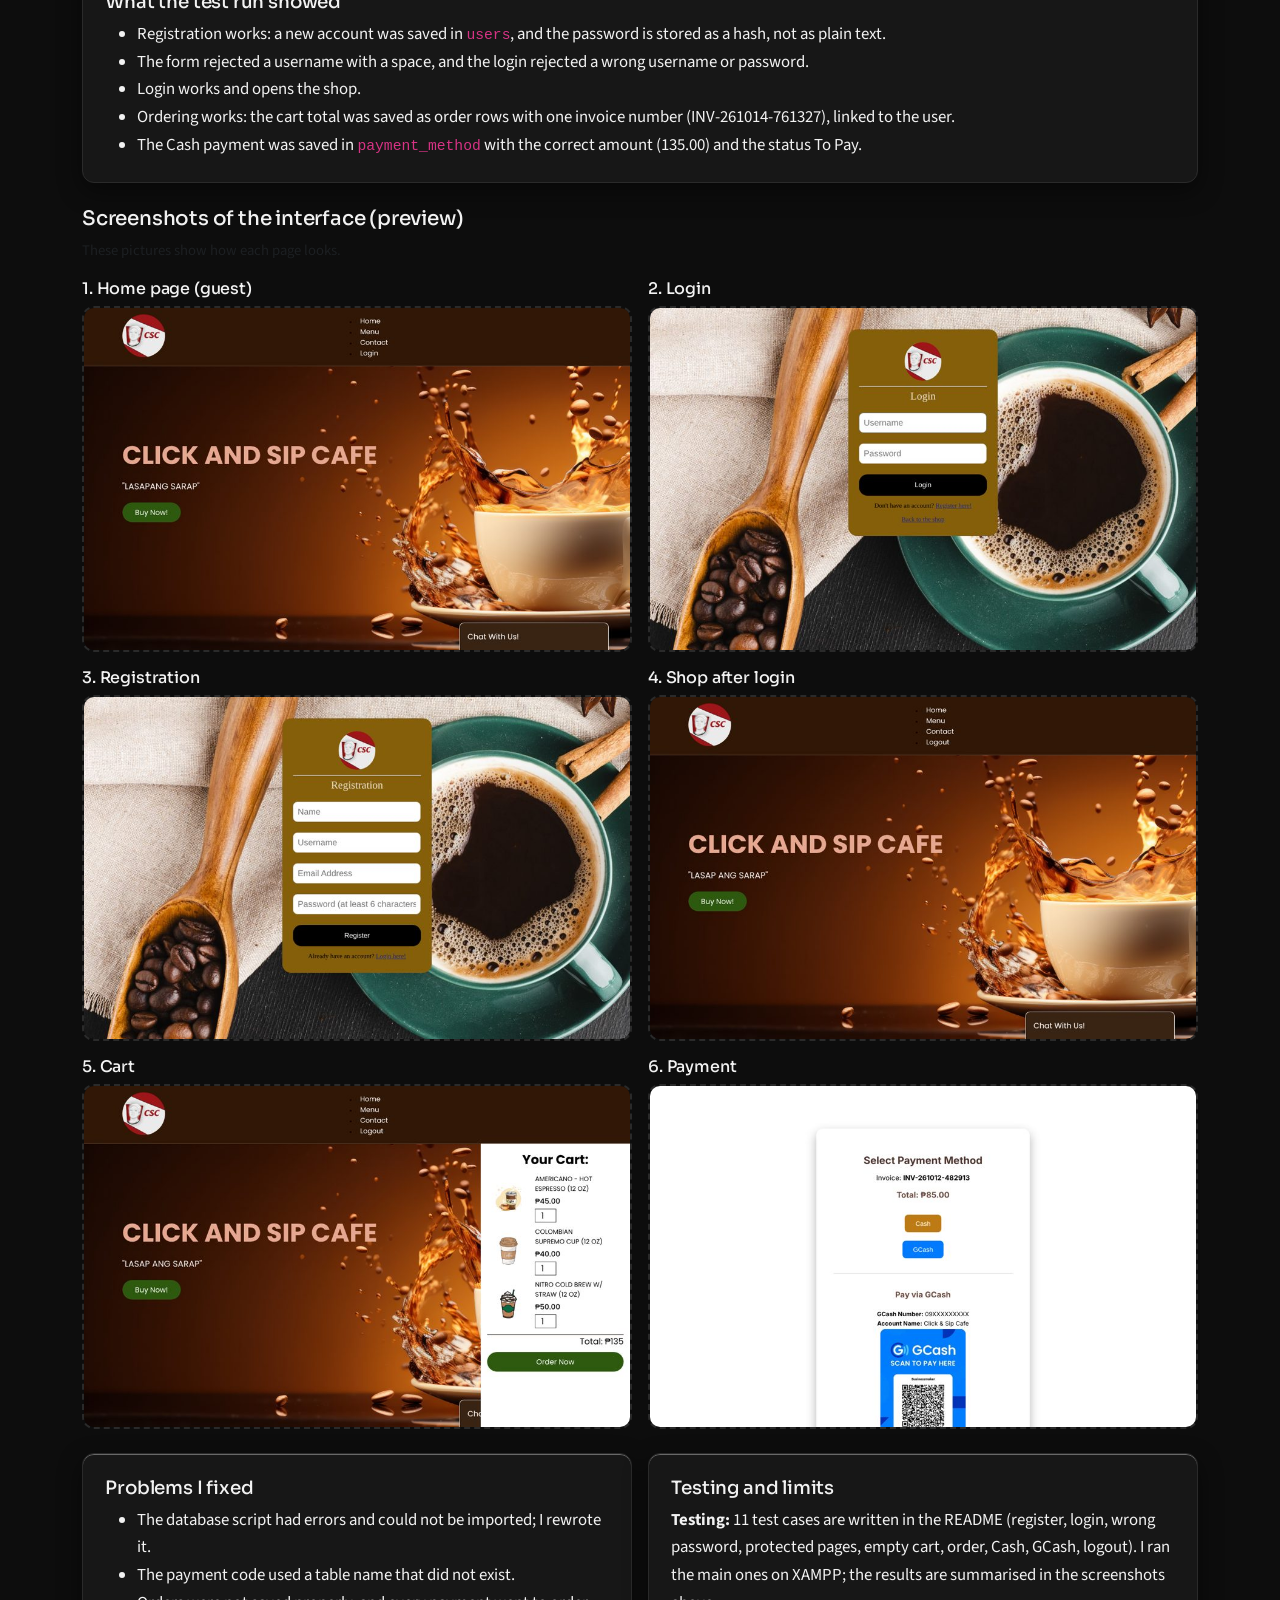
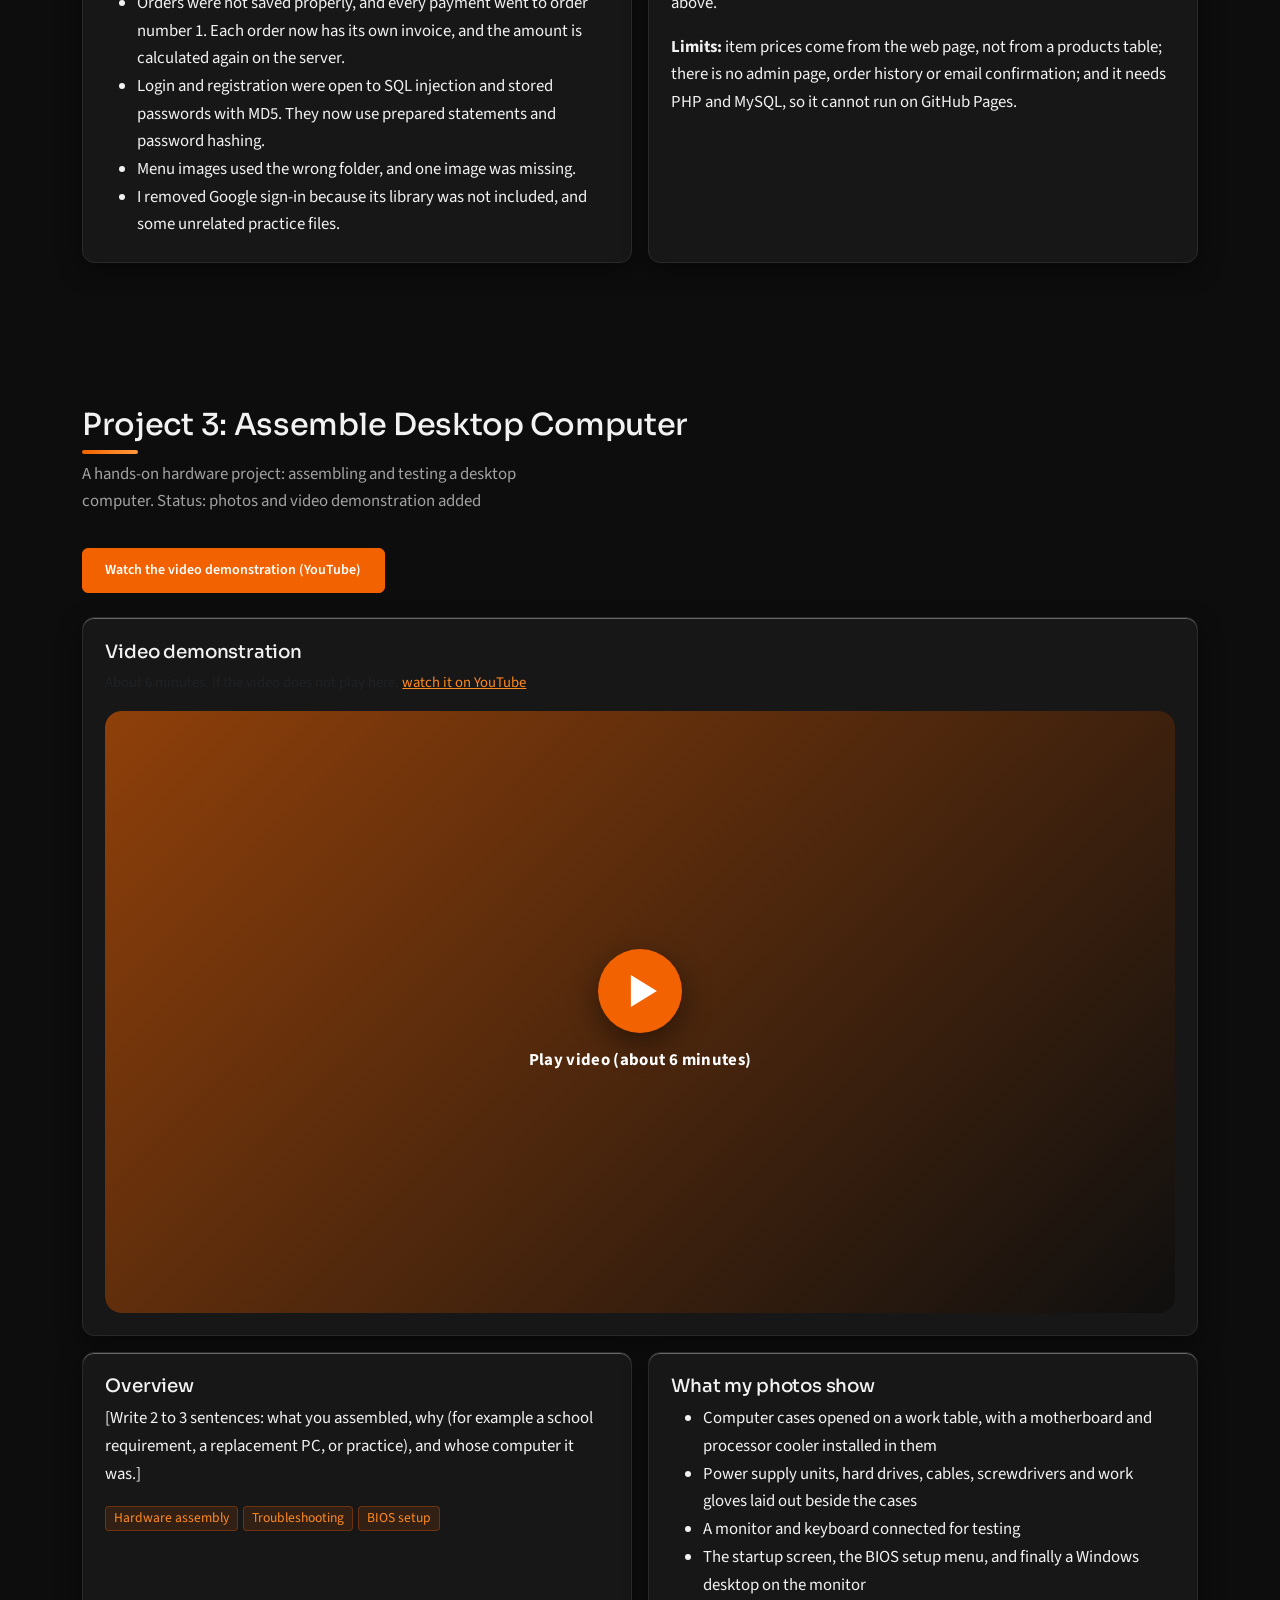
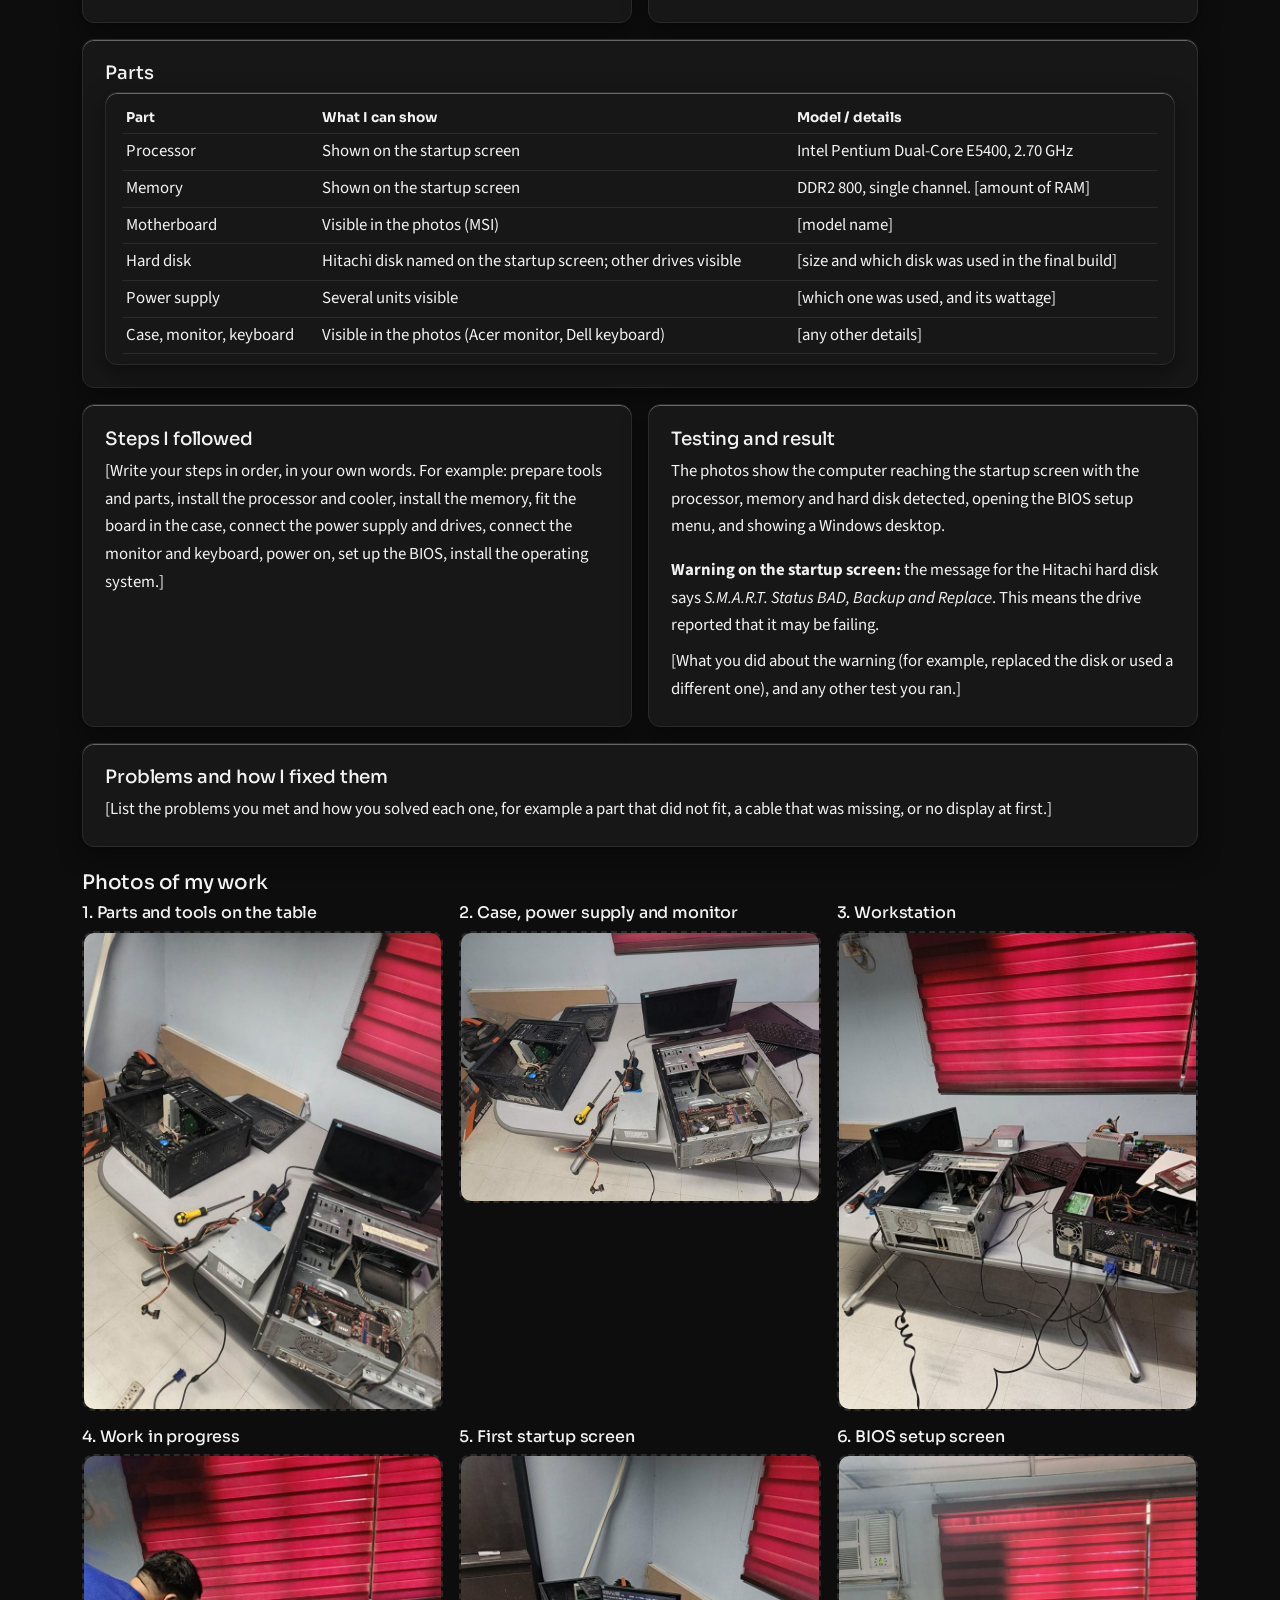
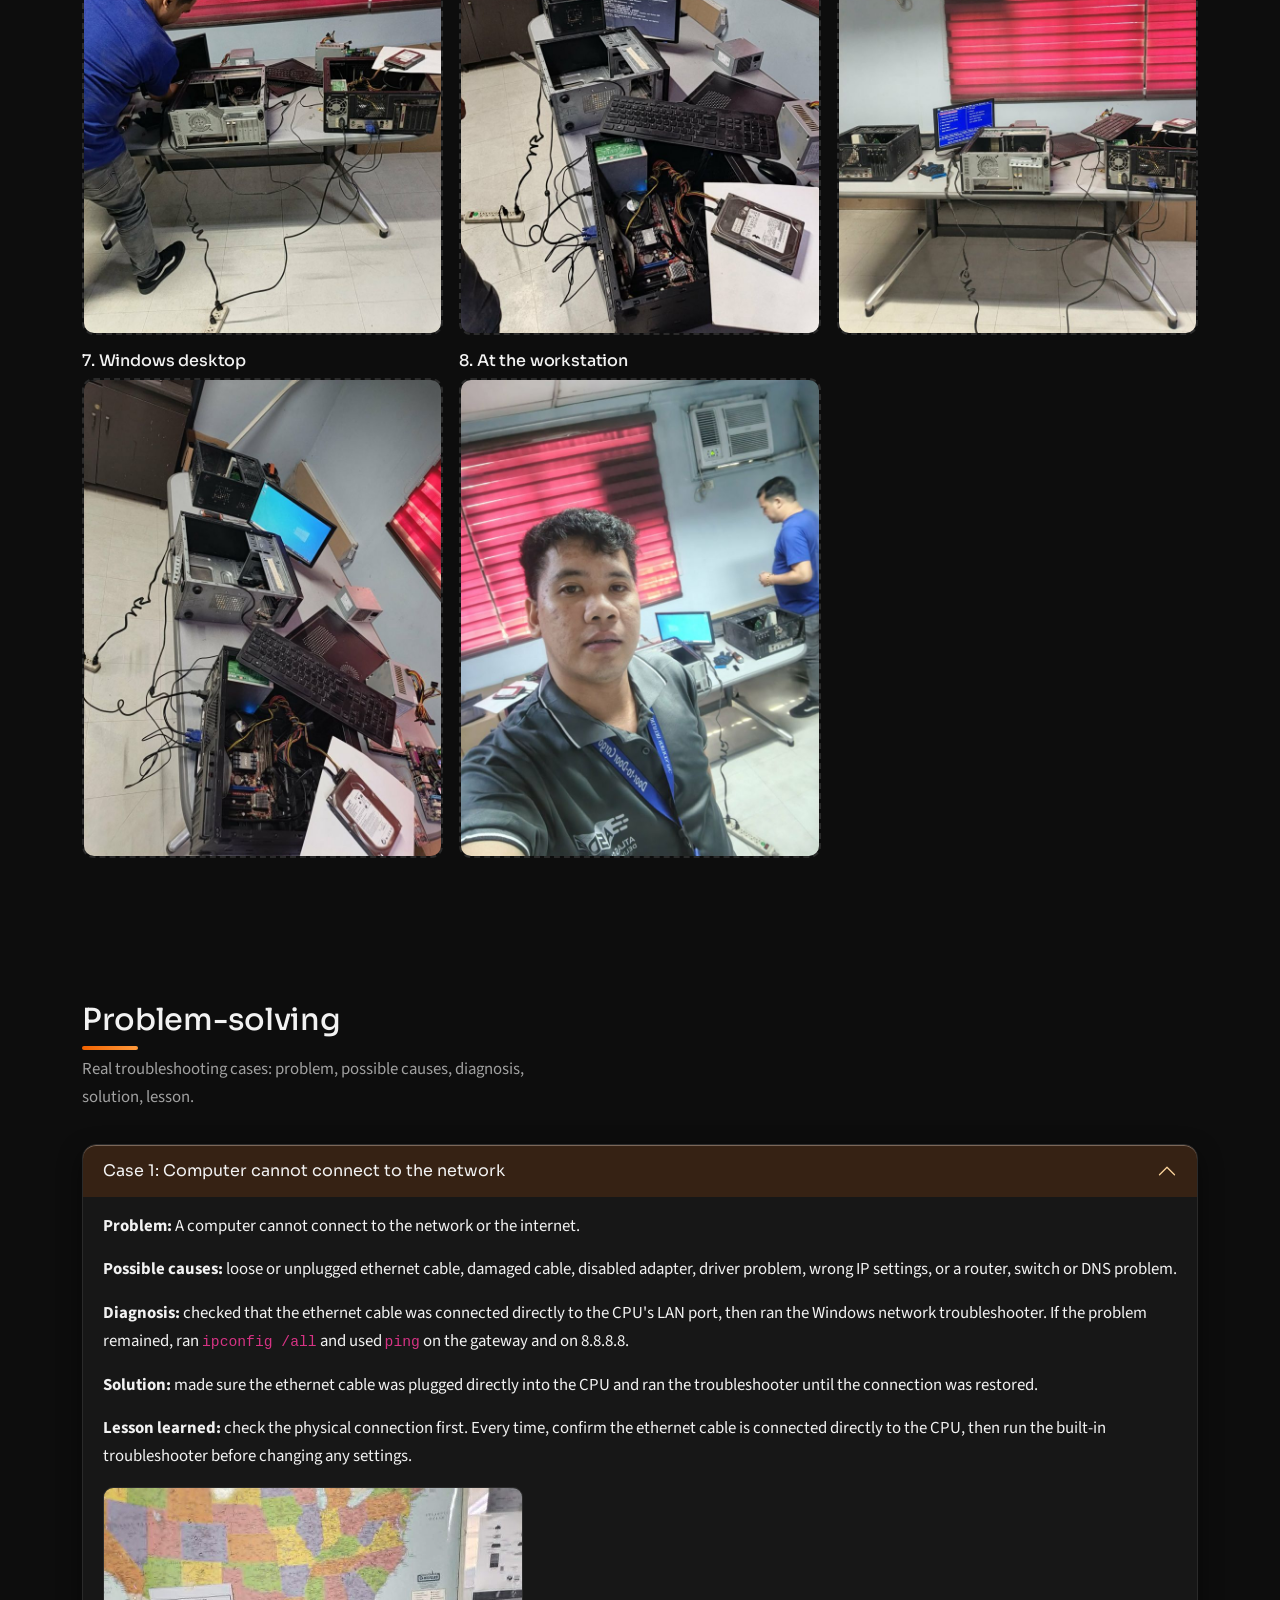
==== commit 393de6ab: "Add files via upload" ====
--- a/index.html
+++ b/index.html
@@ -324,7 +324,7 @@
 <section id="project1">
  <div class="container">
   <h2>Project 1: Click And Sip Cafe</h2>
-  <p class="lead-sub">A coffee shop web application with user registration, login and a MySQL database. Status: code reviewed and fixed; testing on my own computer is in progress</p>
+  <p class="lead-sub">A coffee shop web application with user registration, login and a MySQL database. Status: code reviewed and fixed; tested on my own computer with XAMPP</p>
   <div class="d-flex flex-wrap gap-2 mb-4">
    <a class="btn btn-main btn-sm" href="https://github.com/Warden64595/click-and-sip-cafe" target="_blank" rel="noopener">Source code on GitHub</a>
    <span class="btn btn-alt btn-sm disabled">Live demo: not available (needs a PHP host)</span>
@@ -340,12 +340,13 @@
      <tr><td><code>payment_method</code></td><td>The payment chosen for an order</td><td>invoice_number, user_id, payment_type, amount, payment_status, date_created</td></tr>
     </tbody></table></div></div></div>
   </div>
-  <h3 class="h5 mt-4">Screenshots of the interface</h3>
-  <p class="small text-muted">These pictures show how each page looks. I will add screenshots of my own test run on XAMPP (login, an order, and the saved records in phpMyAdmin).</p>
+<h3 class="h5 mt-4">My own test run on XAMPP</h3><p class="small text-muted">Screenshots from my own computer on 13 and 14 October 2026, running Apache and MySQL in XAMPP. The first row of the <code>users</code> table is my own account and is hidden. The account shown is a test account.</p><div class="row g-3"><div class="col-md-6"><h3 class="h6">1. Login</h3><figure class="slot"><img class="img-fluid rounded" src="docs/project1-test-login.jpg" alt="Login page with the test username and password filled in" loading="lazy" onerror="this.parentNode.classList.add('missing');this.remove()"><div class="miss">Add <b>docs/project1-test-login.jpg</b></div></figure></div><div class="col-md-6"><h3 class="h6">2. Cart and total</h3><figure class="slot"><img class="img-fluid rounded" src="docs/project1-test-cart.png" alt="Cart with Americano, Colombian Supremo and Nitro Cold Brew, total 135 pesos" loading="lazy" onerror="this.parentNode.classList.add('missing');this.remove()"><div class="miss">Add <b>docs/project1-test-cart.png</b></div></figure></div><div class="col-md-6"><h3 class="h6">3. Payment page with invoice</h3><figure class="slot"><img class="img-fluid rounded" src="docs/project1-test-payment.png" alt="Select Payment Method page showing invoice INV-261014-761327 and total 135 pesos" loading="lazy" onerror="this.parentNode.classList.add('missing');this.remove()"><div class="miss">Add <b>docs/project1-test-payment.png</b></div></figure></div><div class="col-md-6"><h3 class="h6">4. Database: users</h3><figure class="slot"><img class="img-fluid rounded" src="docs/project1-test-users.png" alt="phpMyAdmin users table with the test account and its password stored as a hash" loading="lazy" onerror="this.parentNode.classList.add('missing');this.remove()"><div class="miss">Add <b>docs/project1-test-users.png</b></div></figure></div><div class="col-md-6"><h3 class="h6">5. Database: orders</h3><figure class="slot"><img class="img-fluid rounded" src="docs/project1-test-orders.png" alt="phpMyAdmin orders table with order rows grouped by invoice number" loading="lazy" onerror="this.parentNode.classList.add('missing');this.remove()"><div class="miss">Add <b>docs/project1-test-orders.png</b></div></figure></div><div class="col-md-6"><h3 class="h6">6. Database: payment_method</h3><figure class="slot"><img class="img-fluid rounded" src="docs/project1-test-paymethod.png" alt="phpMyAdmin payment_method table with two Cash payments" loading="lazy" onerror="this.parentNode.classList.add('missing');this.remove()"><div class="miss">Add <b>docs/project1-test-paymethod.png</b></div></figure></div></div><div class="panel mt-3"><h3>What the test run showed</h3><ul class="mb-0"><li>Registration works: a new account was saved in <code>users</code>, and the password is stored as a hash, not as plain text.</li><li>The form rejected a username with a space, and the login rejected a wrong username or password.</li><li>Login works and opens the shop.</li><li>Ordering works: the cart total was saved as order rows with one invoice number (INV-261014-761327), linked to the user.</li><li>The Cash payment was saved in <code>payment_method</code> with the correct amount (135.00) and the status To Pay.</li></ul></div>
+  <h3 class="h5 mt-4">Screenshots of the interface (preview)</h3>
+  <p class="small text-muted">These pictures show how each page looks.</p>
   <div class="row g-3"><div class="col-md-6"><h3 class="h6">1. Home page (guest)</h3><figure class="slot"><img class="img-fluid rounded" src="docs/project1-home.jpg" alt="Home page of Click And Sip Cafe for visitors who are not logged in" onerror="this.parentNode.classList.add('missing');this.remove()"><div class="miss">Add <b>docs/project1-home.jpg</b><br><small>Home page of Click And Sip Cafe for visitors who are not logged in</small></div></figure></div><div class="col-md-6"><h3 class="h6">2. Login</h3><figure class="slot"><img class="img-fluid rounded" src="docs/project1-login.jpg" alt="Login form" onerror="this.parentNode.classList.add('missing');this.remove()"><div class="miss">Add <b>docs/project1-login.jpg</b><br><small>Login form</small></div></figure></div><div class="col-md-6"><h3 class="h6">3. Registration</h3><figure class="slot"><img class="img-fluid rounded" src="docs/project1-registration.jpg" alt="Registration form" onerror="this.parentNode.classList.add('missing');this.remove()"><div class="miss">Add <b>docs/project1-registration.jpg</b><br><small>Registration form</small></div></figure></div><div class="col-md-6"><h3 class="h6">4. Shop after login</h3><figure class="slot"><img class="img-fluid rounded" src="docs/project1-shop.jpg" alt="Shop page shown after login, with a Logout link" onerror="this.parentNode.classList.add('missing');this.remove()"><div class="miss">Add <b>docs/project1-shop.jpg</b><br><small>Shop page shown after login, with a Logout link</small></div></figure></div><div class="col-md-6"><h3 class="h6">5. Cart</h3><figure class="slot"><img class="img-fluid rounded" src="docs/project1-cart.jpg" alt="Cart with three items and the total" onerror="this.parentNode.classList.add('missing');this.remove()"><div class="miss">Add <b>docs/project1-cart.jpg</b><br><small>Cart with three items and the total</small></div></figure></div><div class="col-md-6"><h3 class="h6">6. Payment</h3><figure class="slot"><img class="img-fluid rounded" src="docs/project1-payment.jpg" alt="Payment page with Cash and GCash options" onerror="this.parentNode.classList.add('missing');this.remove()"><div class="miss">Add <b>docs/project1-payment.jpg</b><br><small>Payment page with Cash and GCash options</small></div></figure></div></div>
   <div class="row g-3 mt-2">
    <div class="col-md-6"><div class="panel h-100"><h3>Problems I fixed</h3><ul class="mb-0"><li>The database script had errors and could not be imported; I rewrote it.</li><li>The payment code used a table name that did not exist.</li><li>Orders were not saved properly, and every payment went to order number 1. Each order now has its own invoice, and the amount is calculated again on the server.</li><li>Login and registration were open to SQL injection and stored passwords with MD5. They now use prepared statements and password hashing.</li><li>Menu images used the wrong folder, and one image was missing.</li><li>I removed Google sign-in because its library was not included, and some unrelated practice files.</li></ul></div></div>
-   <div class="col-md-6"><div class="panel h-100"><h3>Testing and limits</h3><p><strong>Testing:</strong> 11 test cases are written in the README (register, login, wrong password, protected pages, empty cart, order, Cash, GCash, logout). I will record Pass or Fail after running them on XAMPP.</p><p class="mb-0"><strong>Limits:</strong> item prices come from the web page, not from a products table; there is no admin page, order history or email confirmation; and it needs PHP and MySQL, so it cannot run on GitHub Pages.</p></div></div>
+   <div class="col-md-6"><div class="panel h-100"><h3>Testing and limits</h3><p><strong>Testing:</strong> 11 test cases are written in the README (register, login, wrong password, protected pages, empty cart, order, Cash, GCash, logout). I ran the main ones on XAMPP; the results are summarised in the screenshots above.</p><p class="mb-0"><strong>Limits:</strong> item prices come from the web page, not from a products table; there is no admin page, order history or email confirmation; and it needs PHP and MySQL, so it cannot run on GitHub Pages.</p></div></div>
   </div>
  </div>
 </section>
